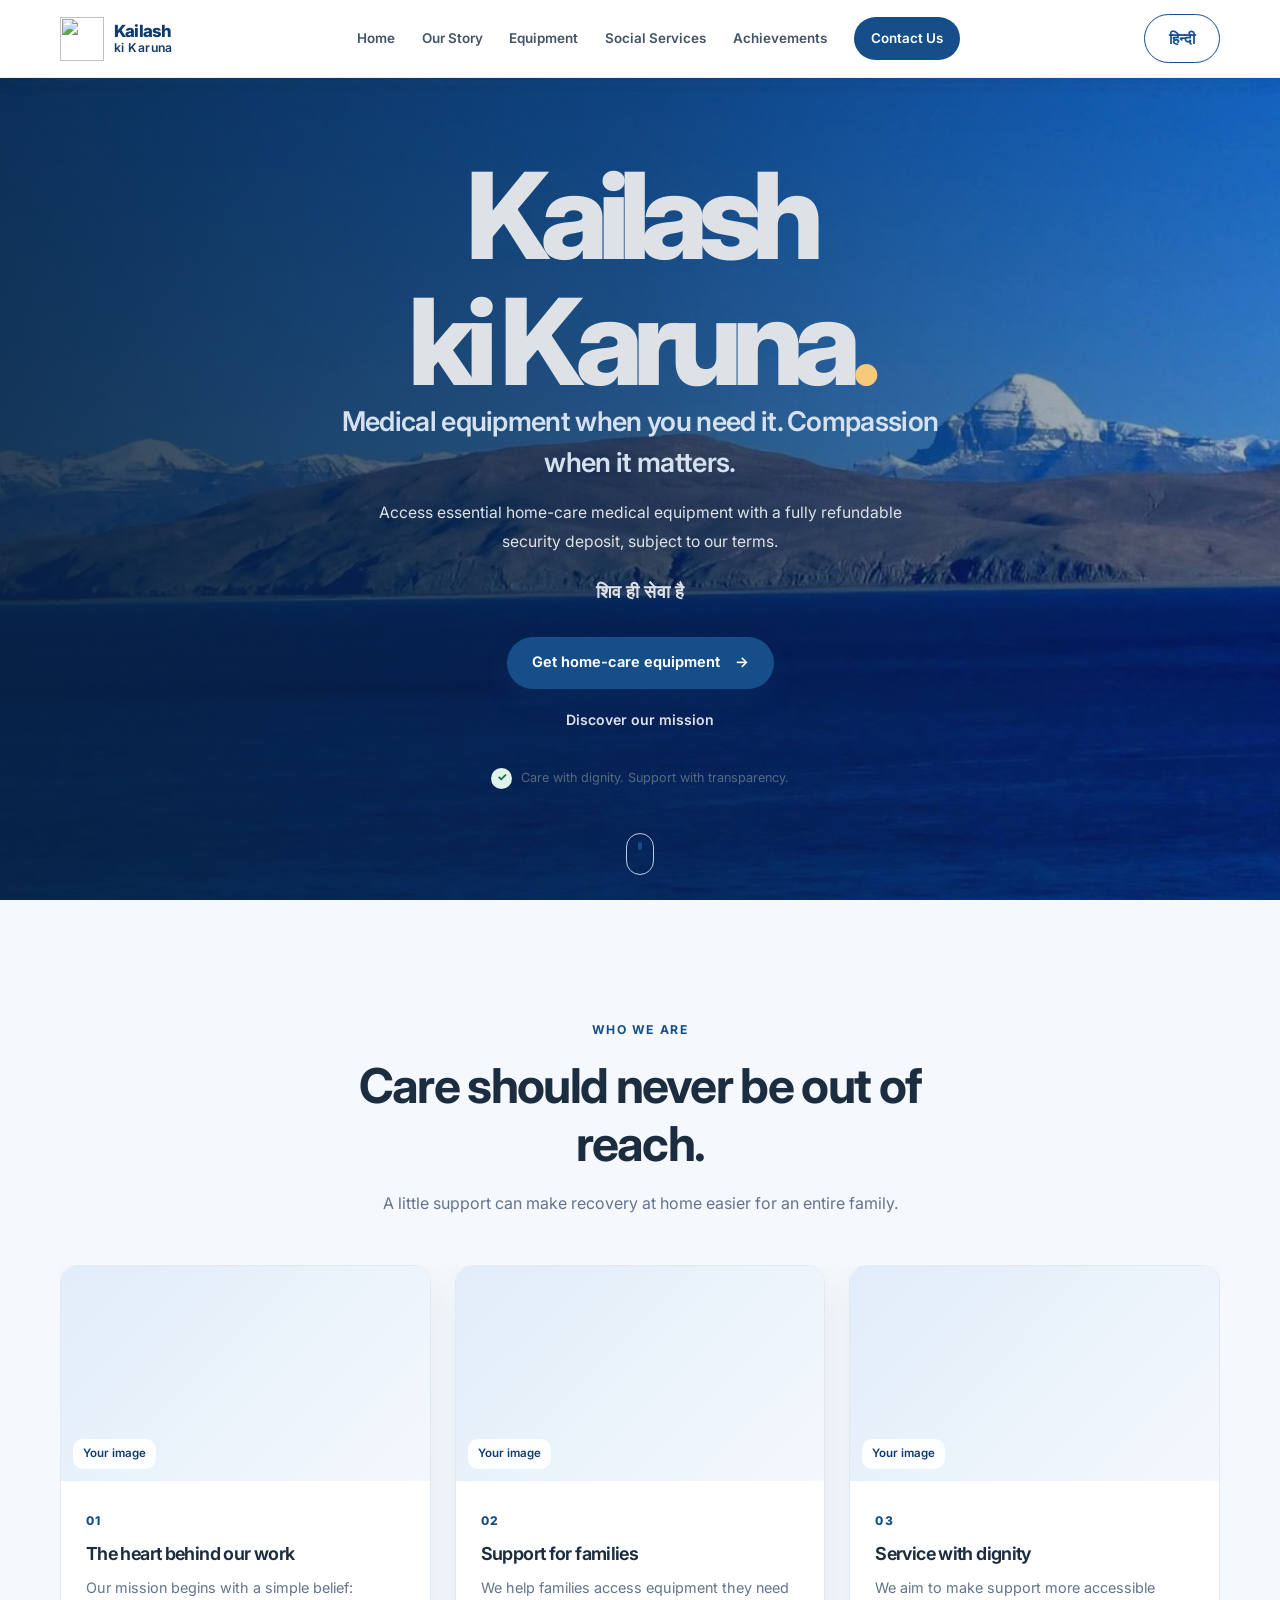
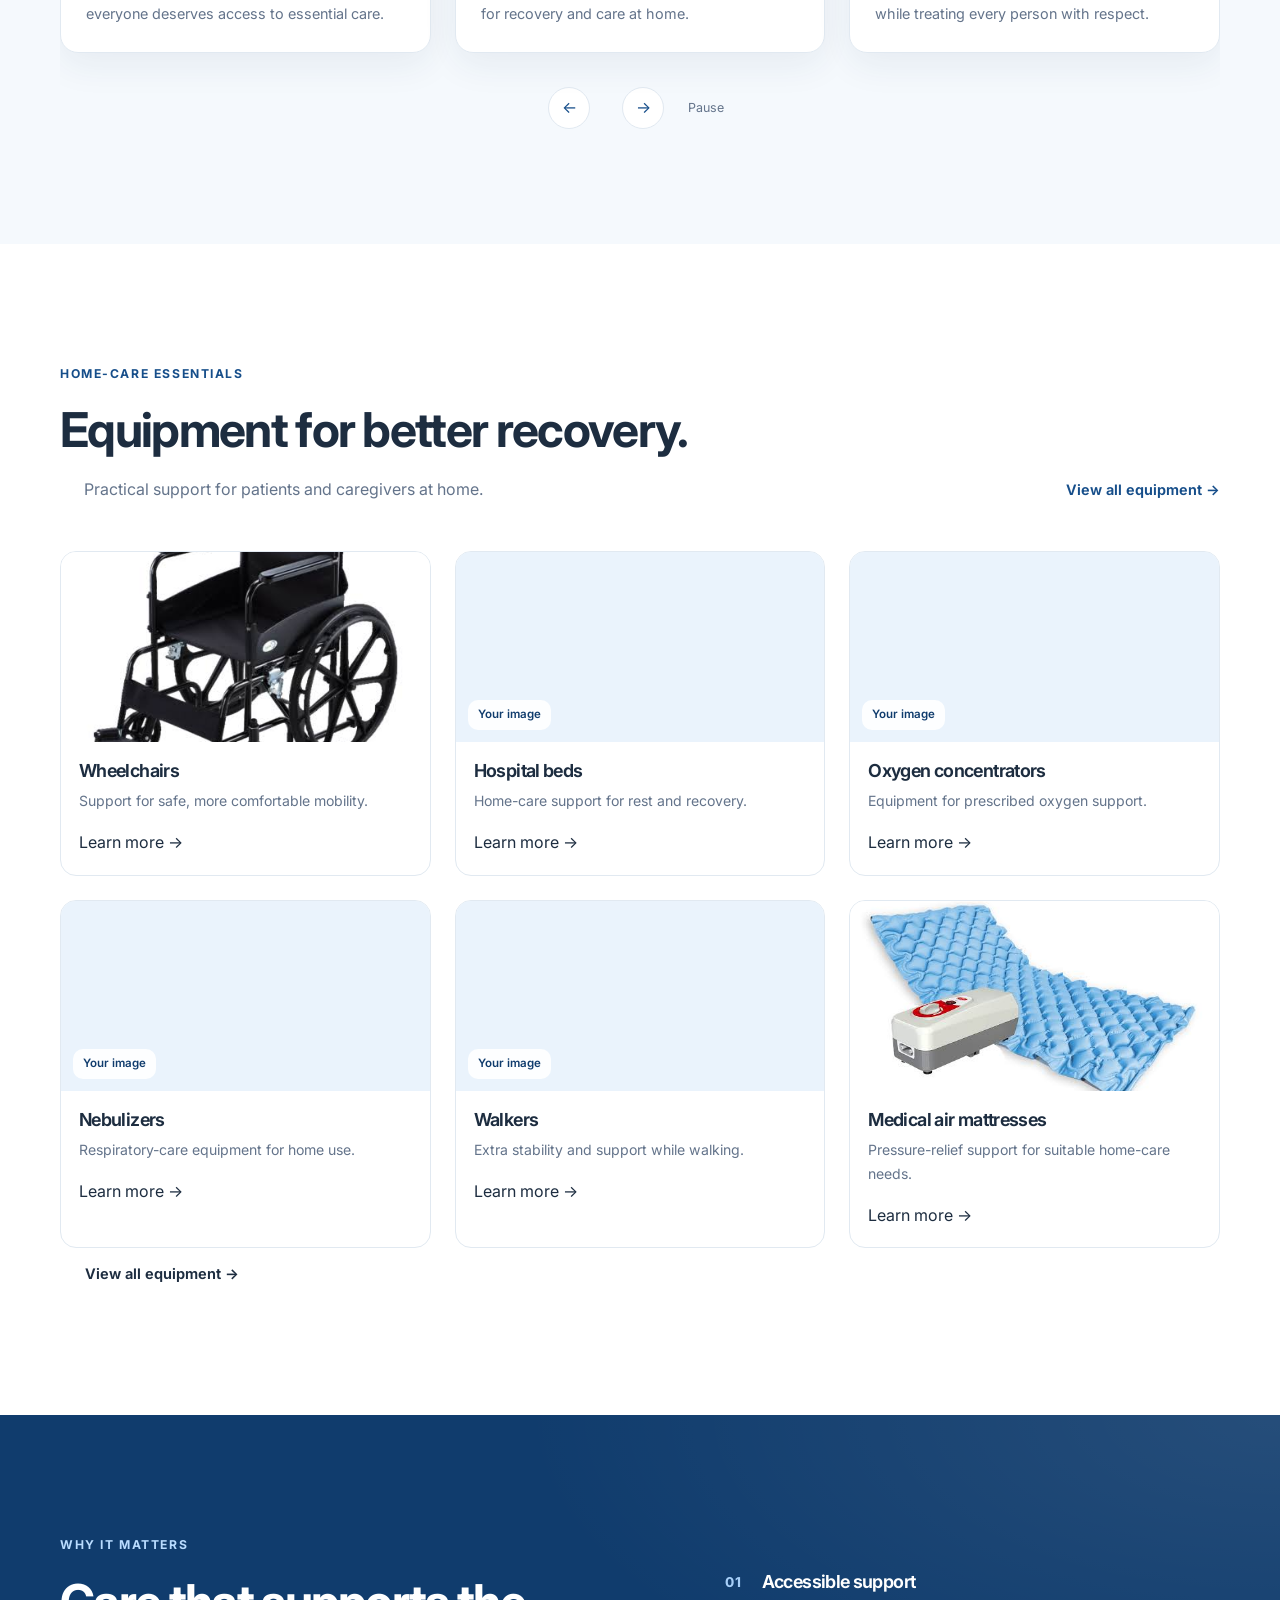
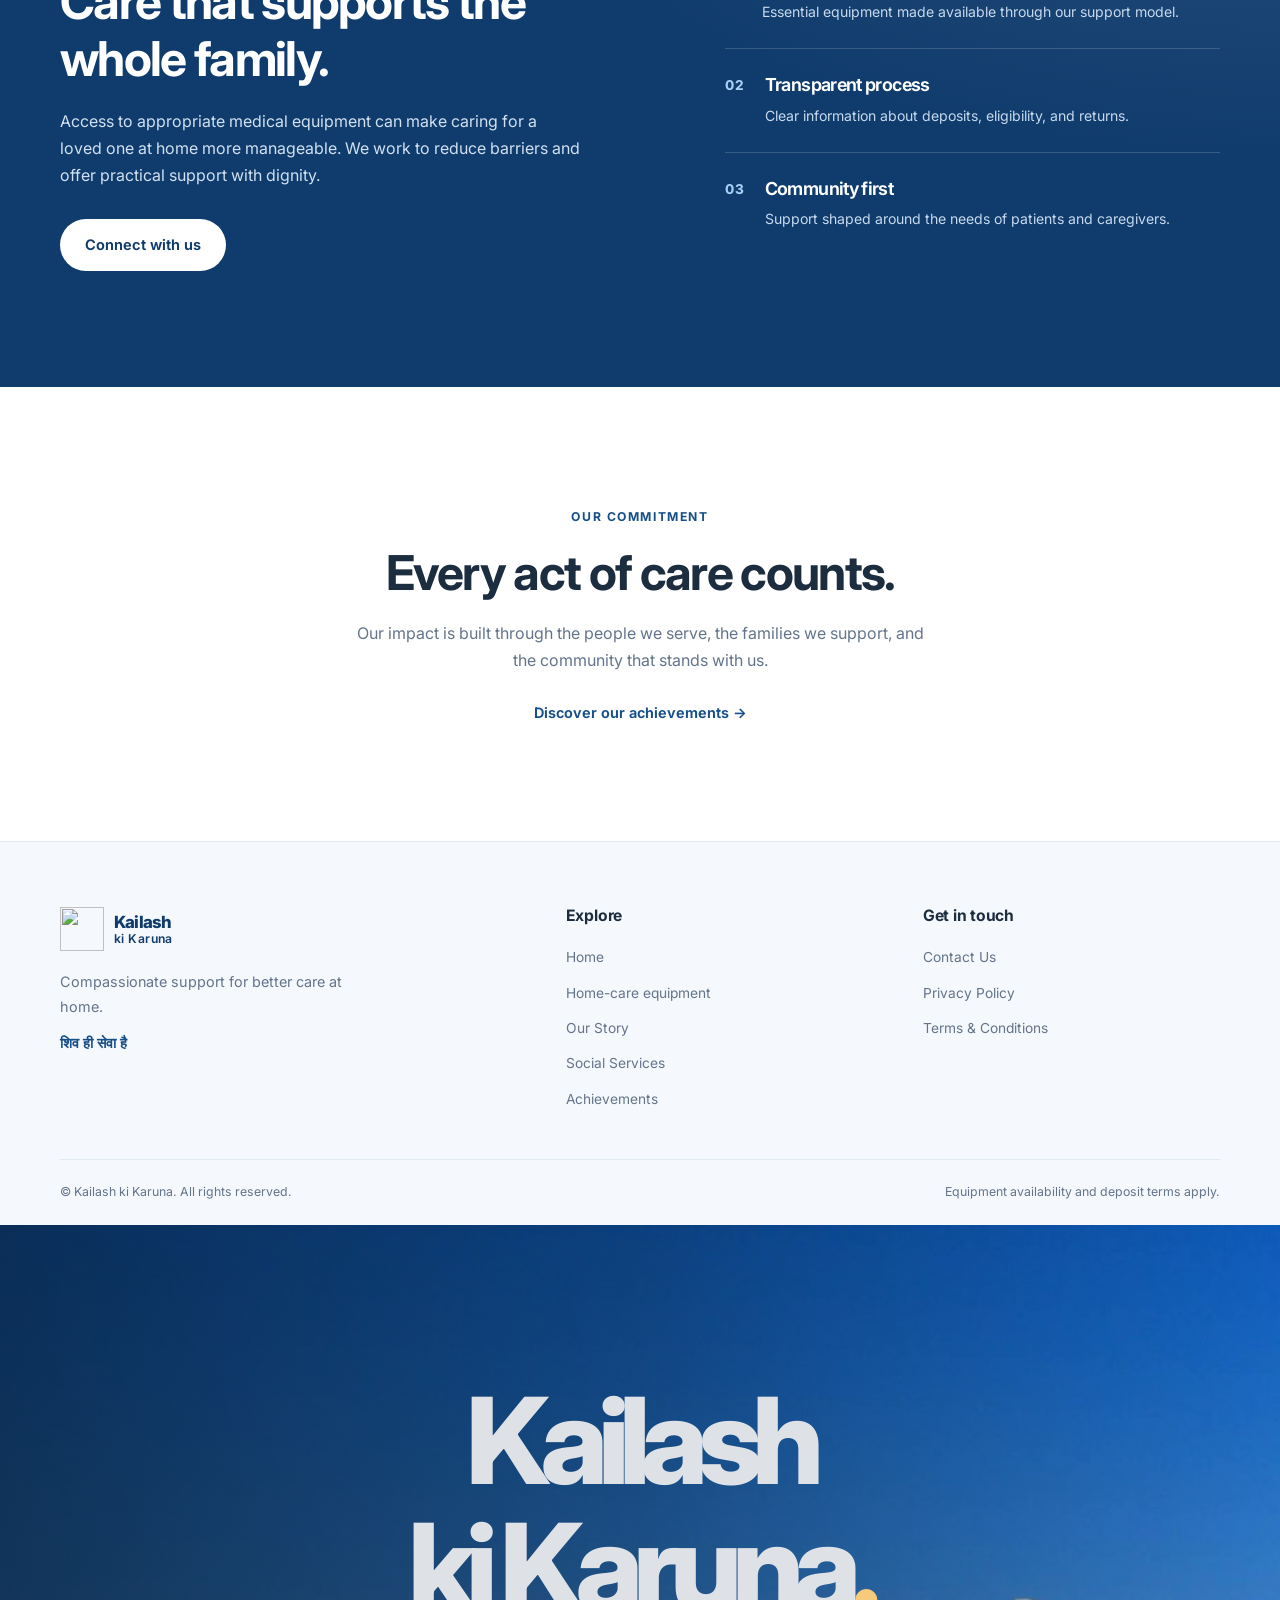
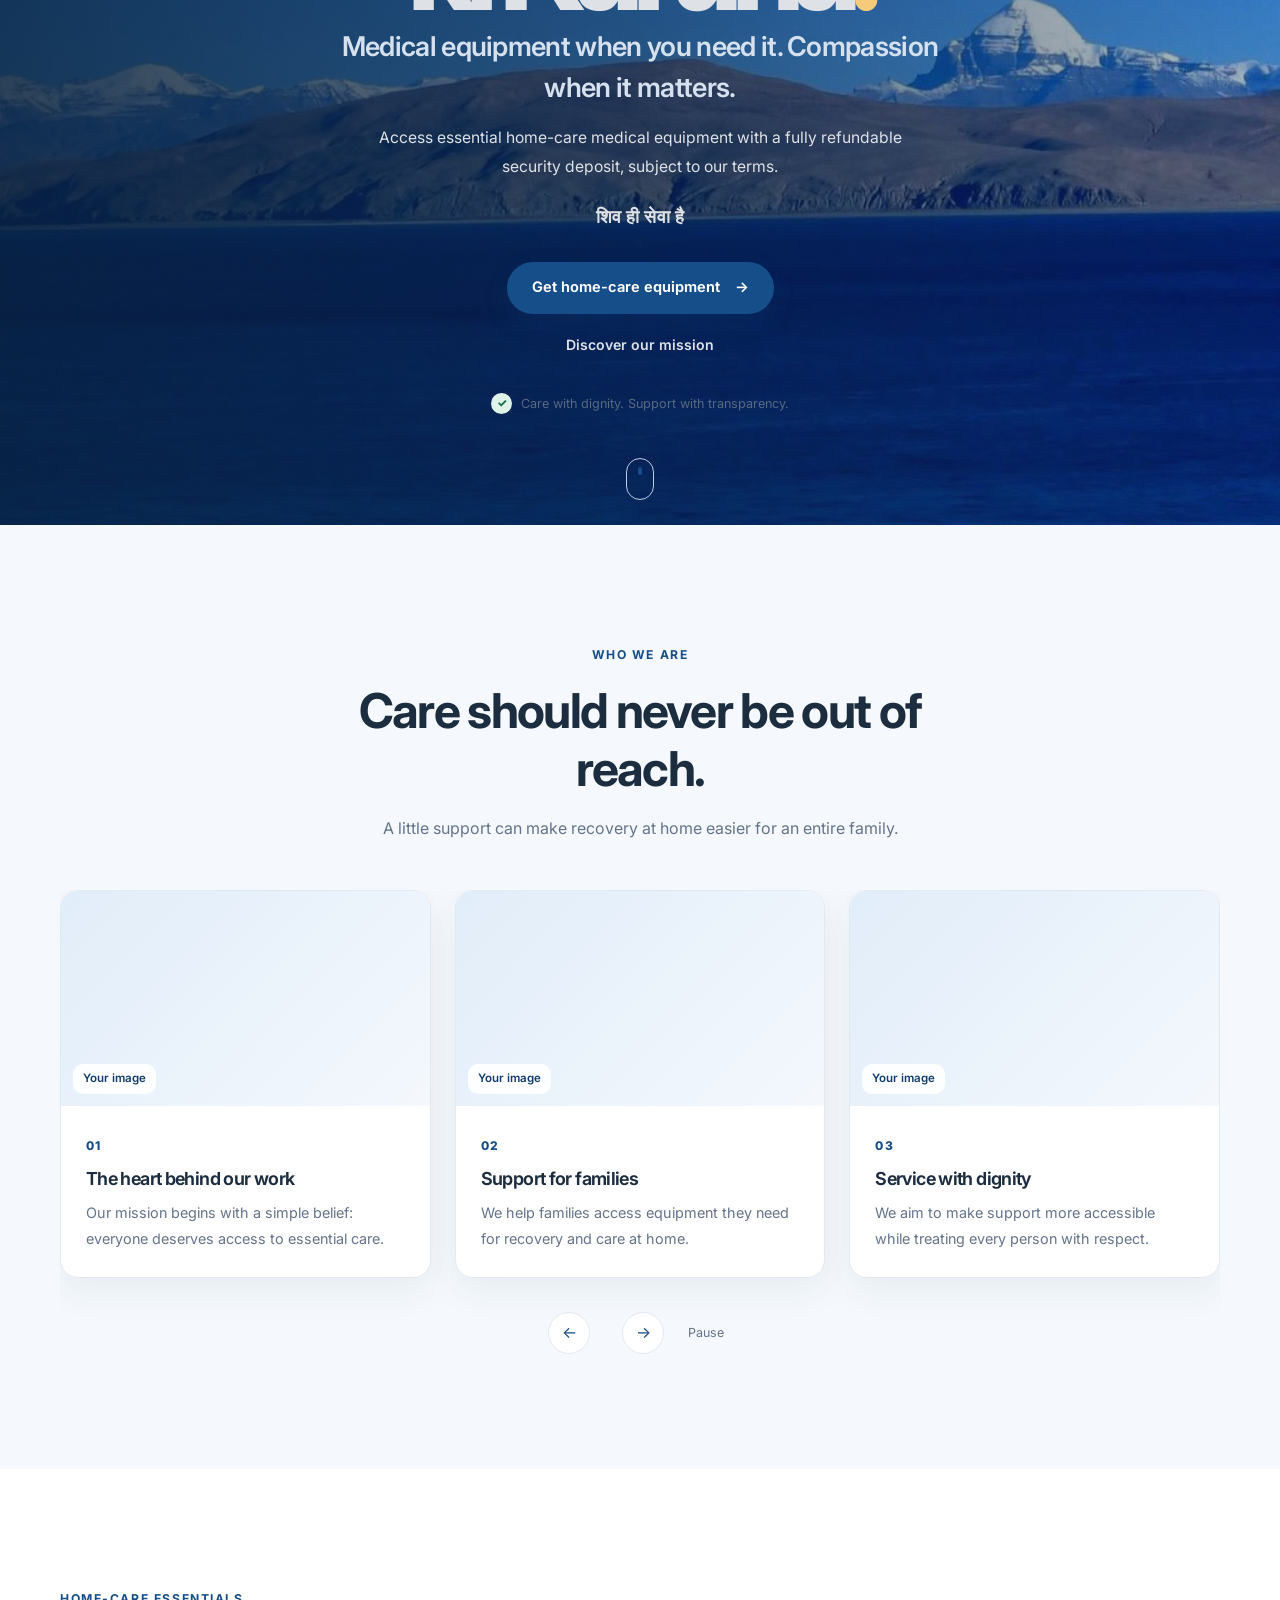
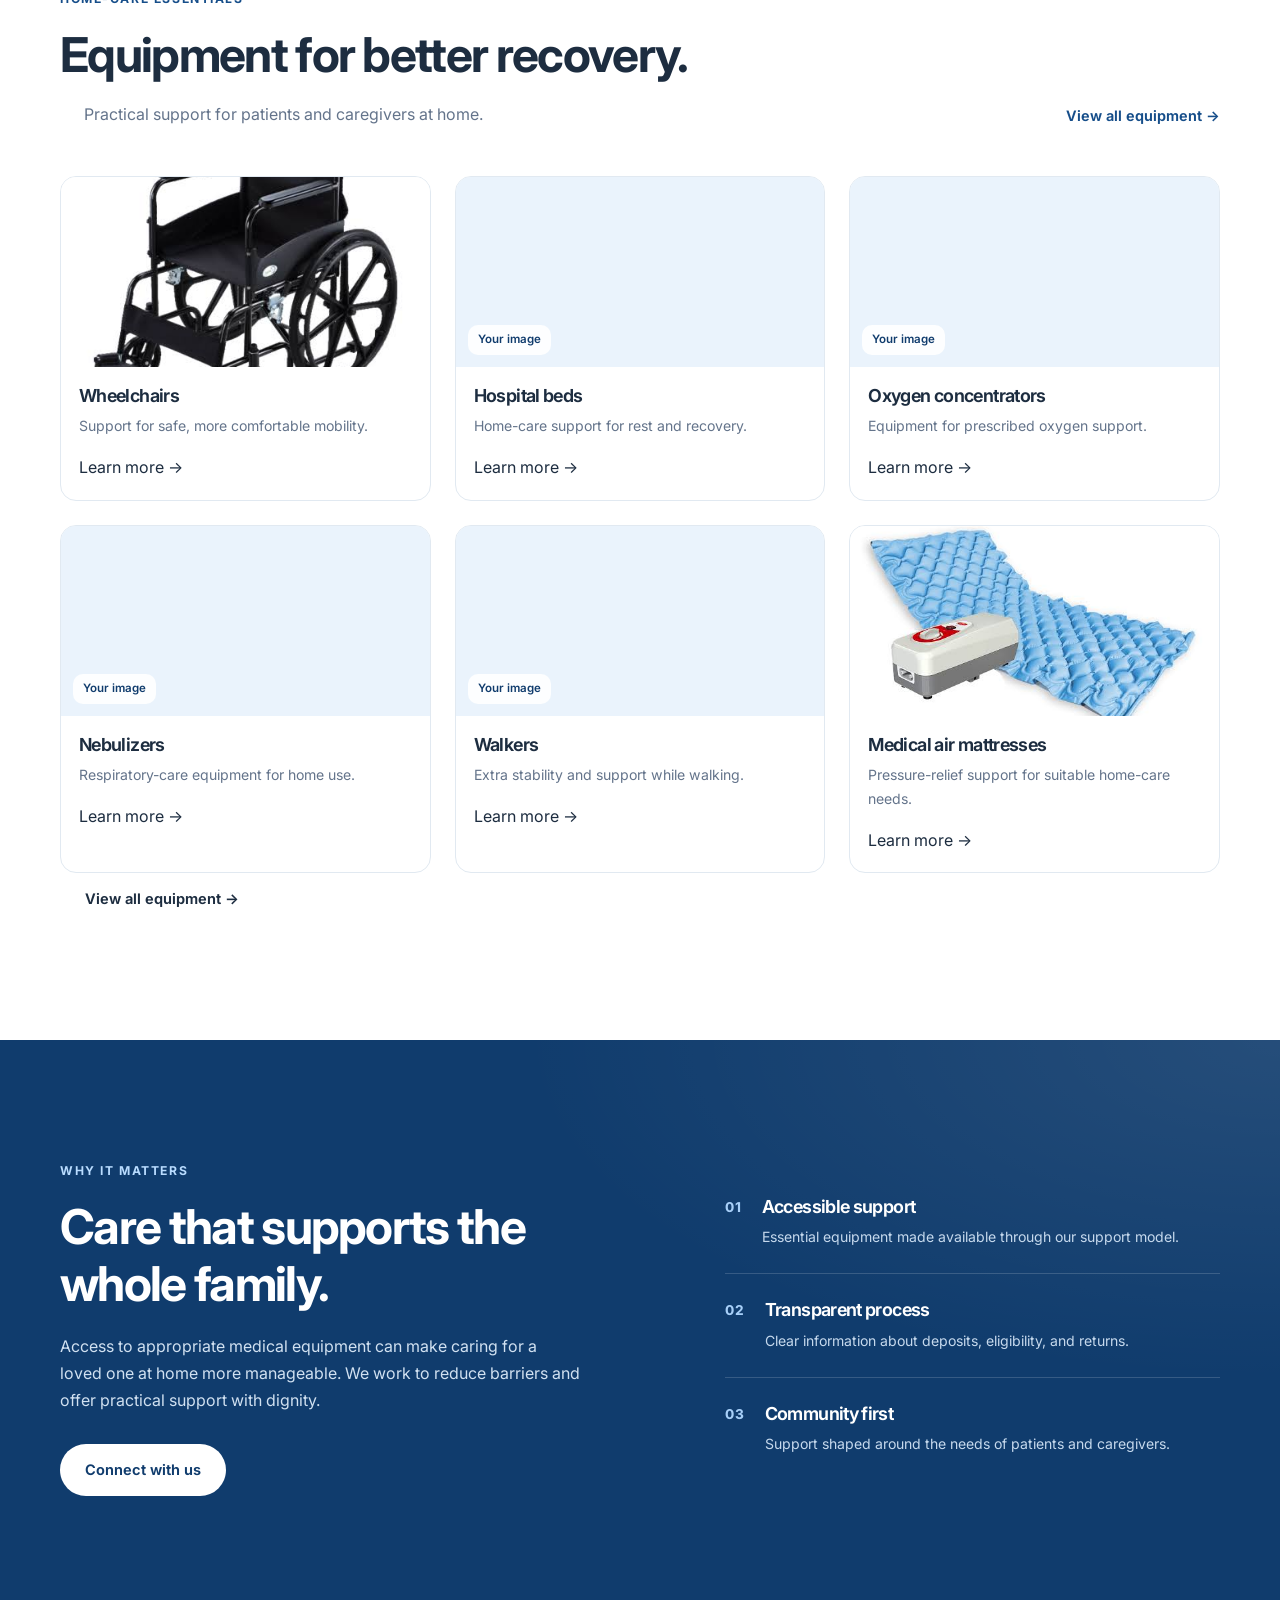
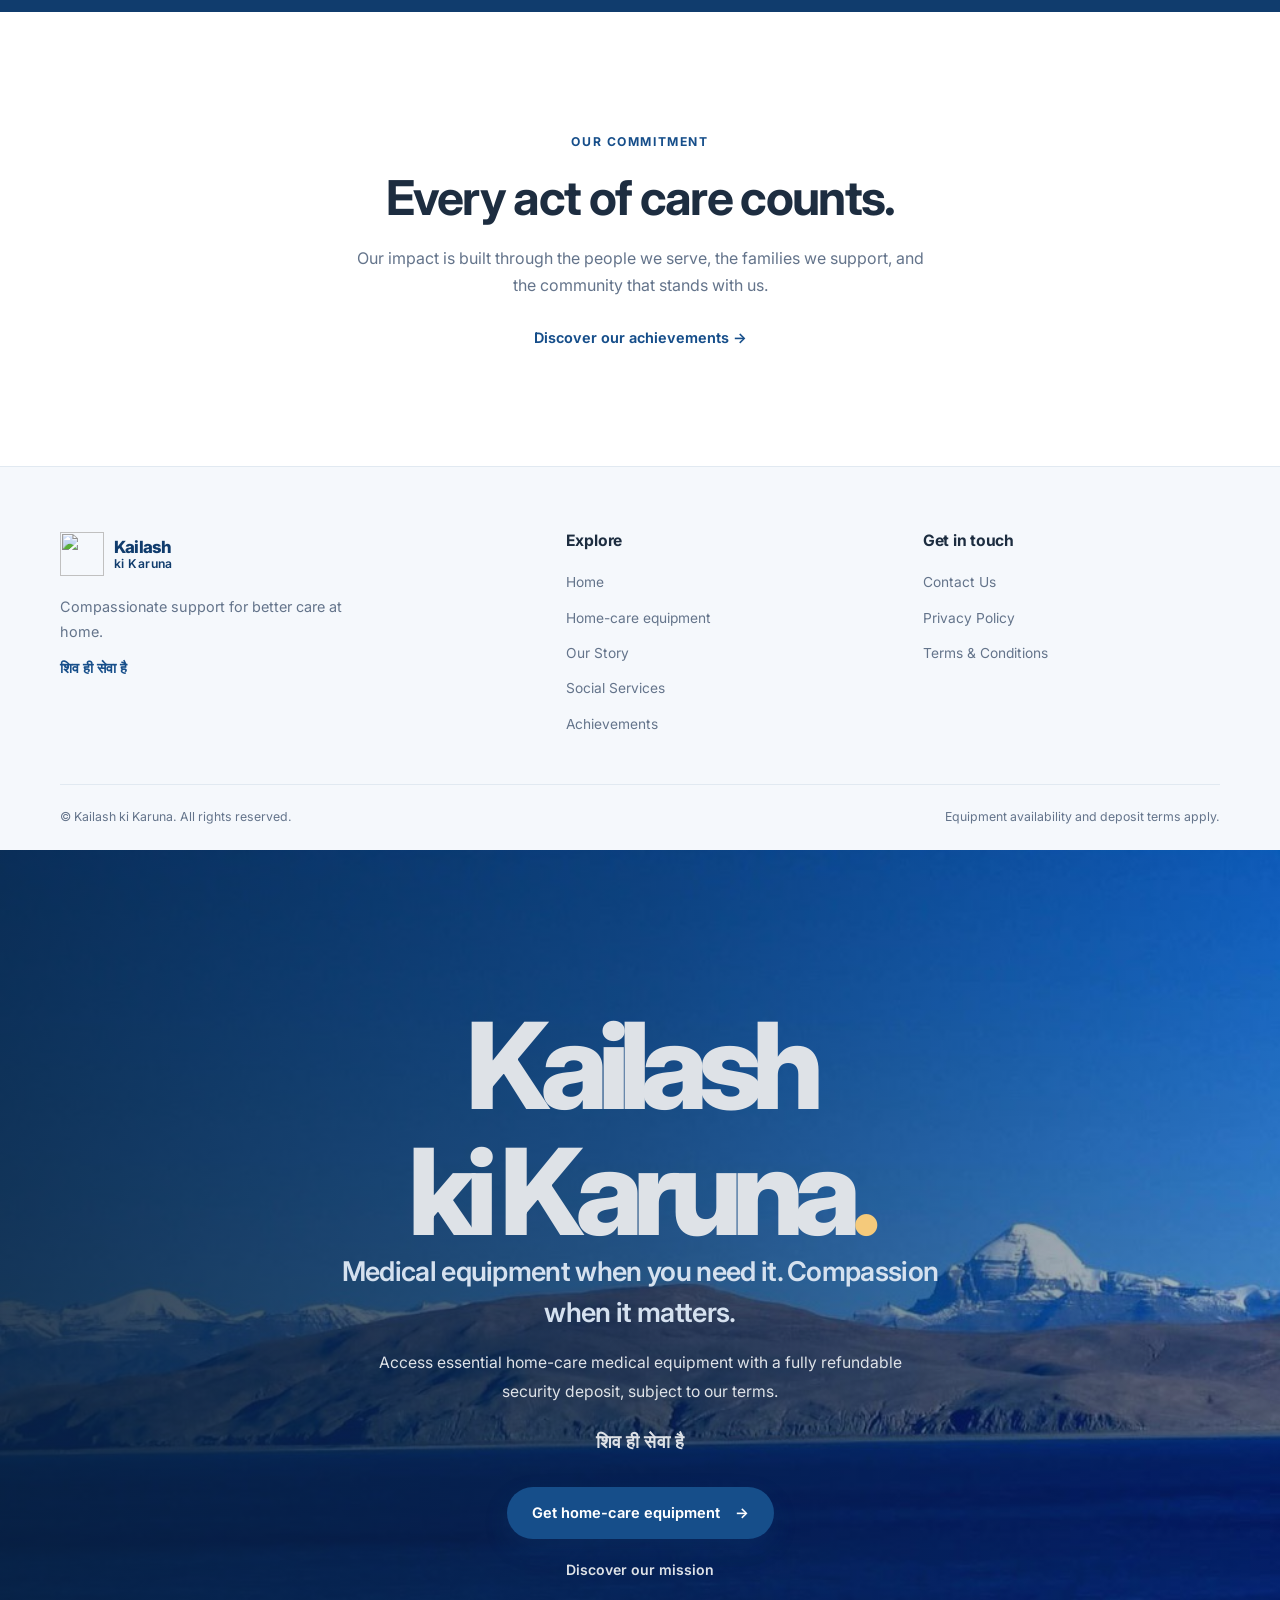
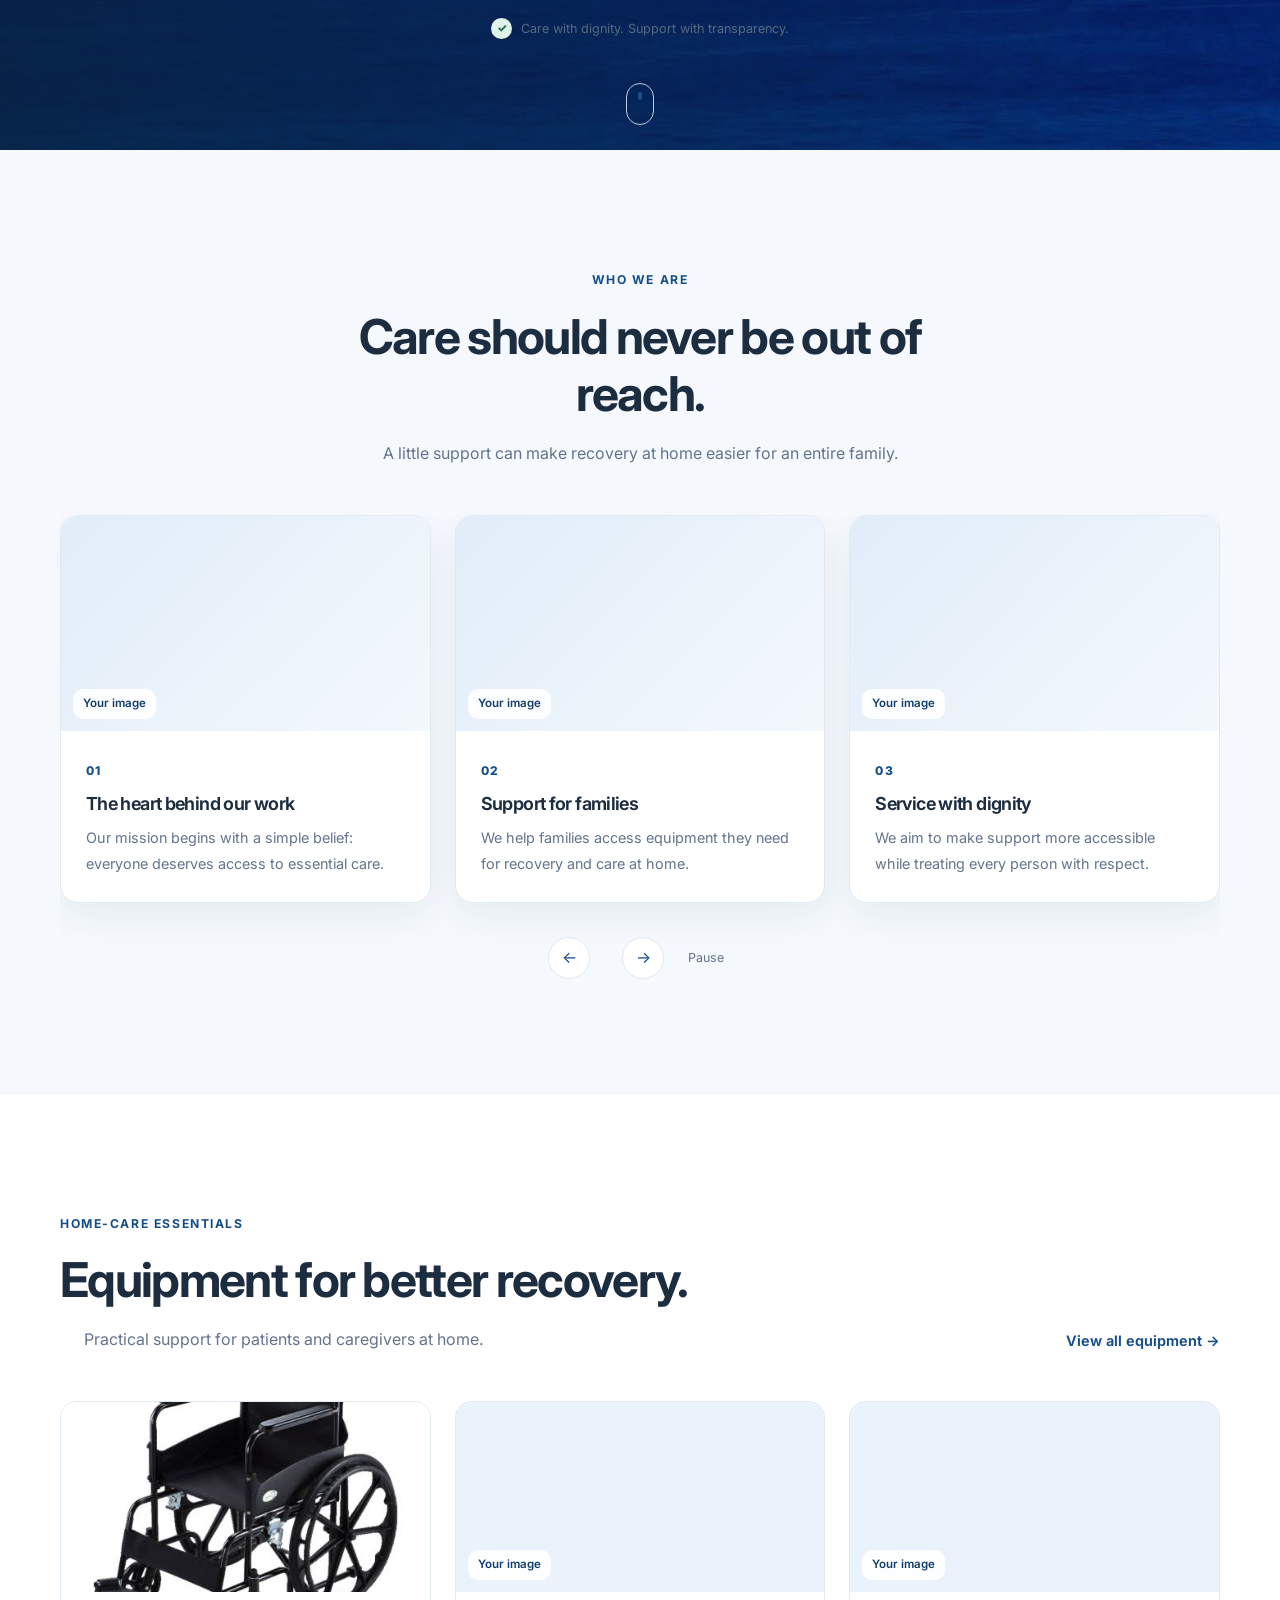
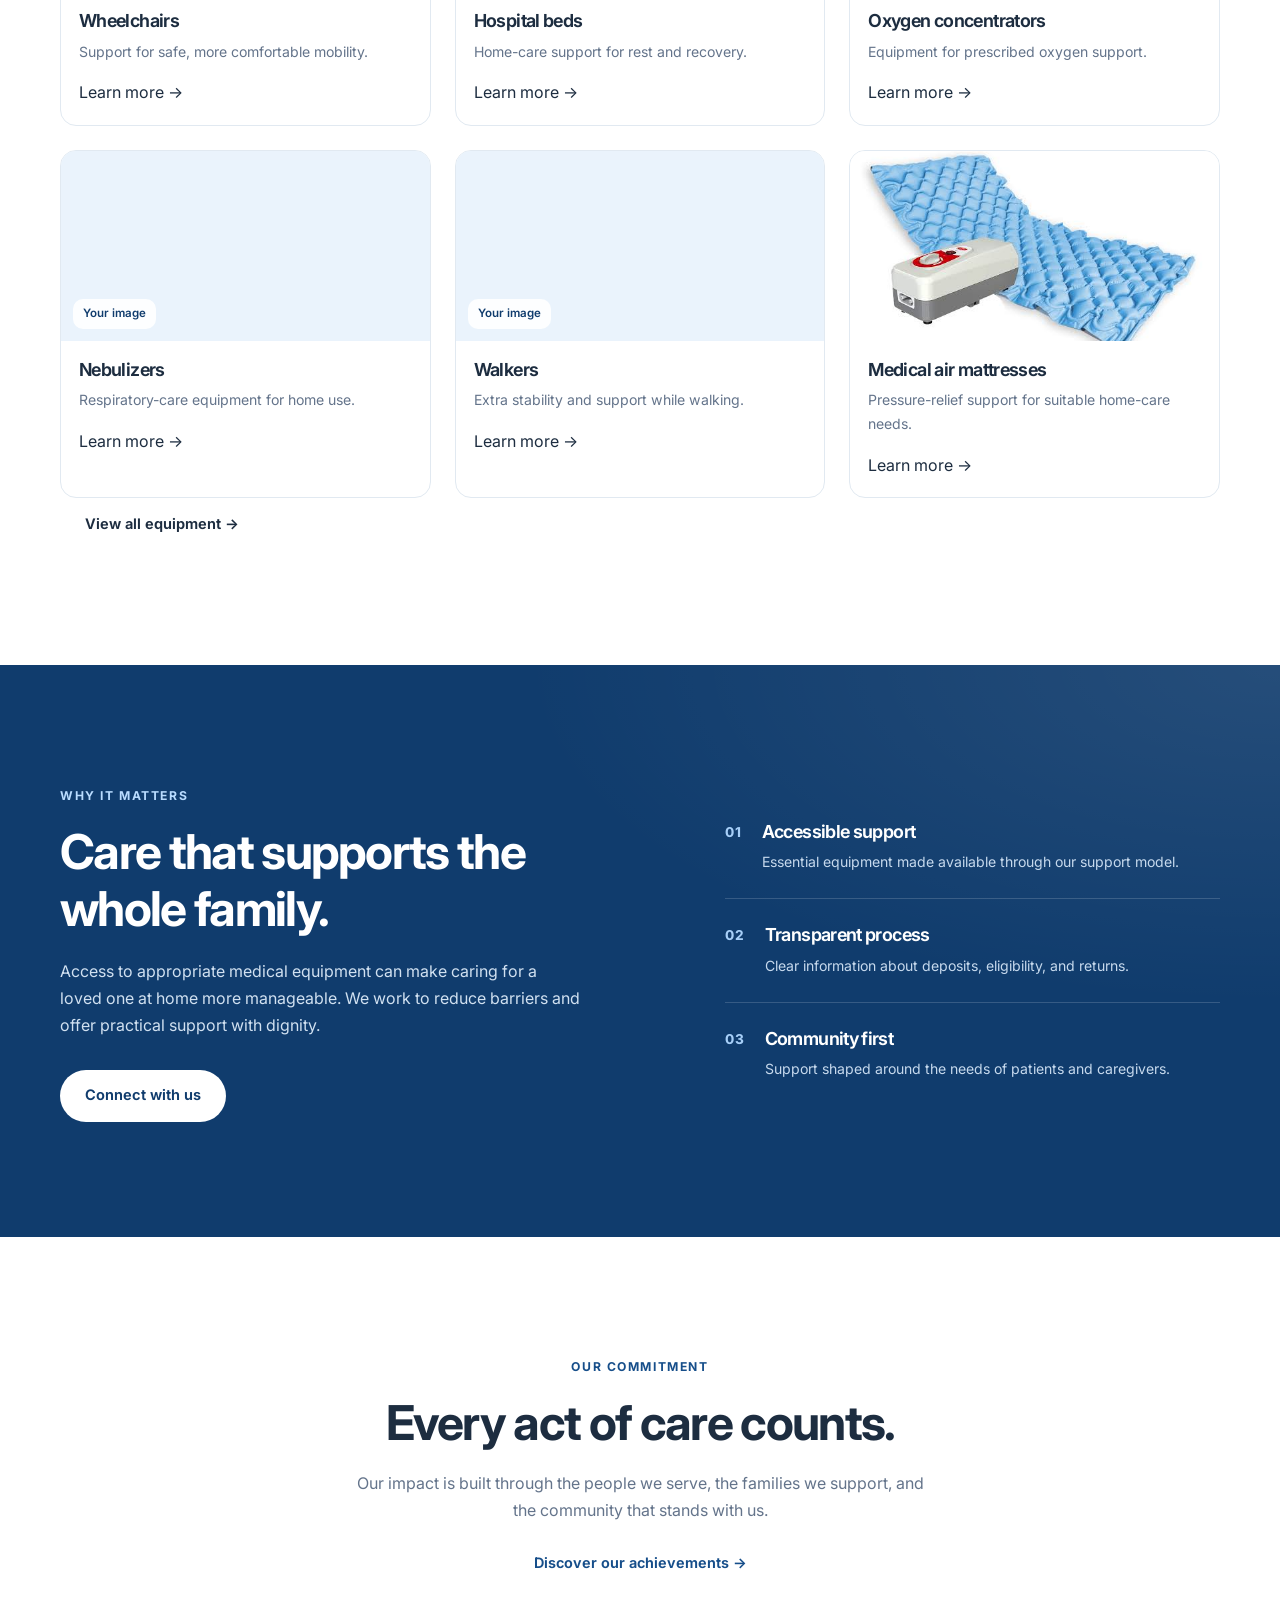
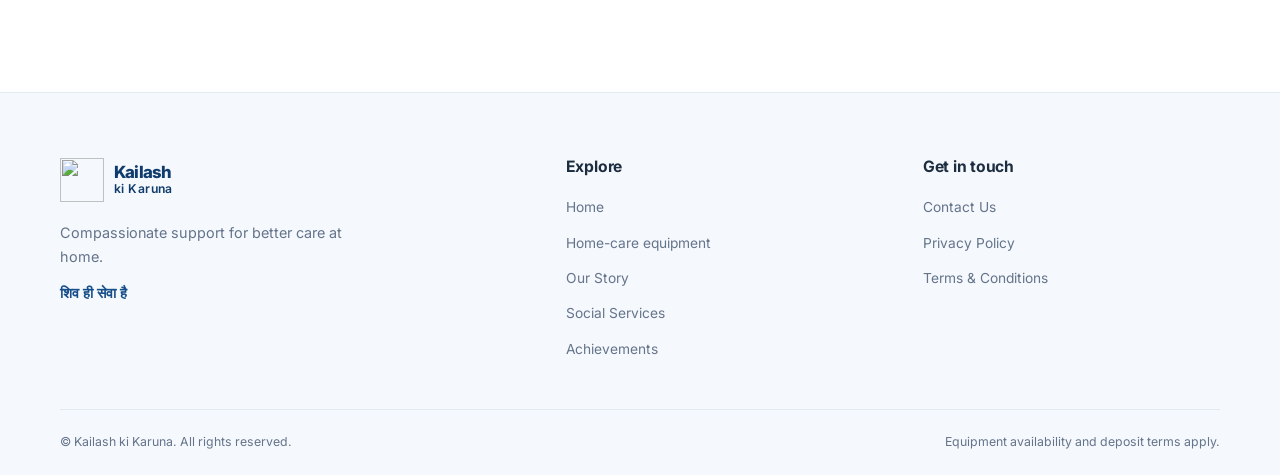
==== index.html @ 6a7bf385 "Update index.html" ====
<!doctype html>
<html lang="en">
  <head>
    <meta charset="UTF-8" />
    <meta name="viewport" content="width=device-width, initial-scale=1.0" />
    <meta name="theme-color" content="#164e8a" /><!doctype html>
<html lang="en">
  <head>
    <meta charset="UTF-8" />
    <meta name="viewport" content="width=device-width, initial-scale=1.0" />
    <meta name="theme-color" content="#164e8a" />
    <meta
      name="description"
      content="Kailash ki Karuna helps people access home-care medical equipment through a refundable security deposit."
    />

    <title data-i18n="pageTitle">
      Kailash ki Karuna | Care Beyond Boundaries
    </title>

    <meta
      name="description"
      content="Kailash ki Karuna helps people access home-care medical equipment through a refundable security deposit."
      data-i18n-attr="content:metaDescription"
    />

    <link rel="preconnect" href="https://fonts.googleapis.com" />
    <link rel="preconnect" href="https://fonts.gstatic.com" crossorigin />
    <link
      href="https://fonts.googleapis.com/css2?family=Inter:wght@400;500;600;700;800&display=swap"
      rel="stylesheet"
    />
    <link rel="stylesheet" href="css/styles.css" />

    <script src="js/app.js" defer></script>
  </head>

  <body>
    <a class="skip-link" href="#main" data-i18n="skipLink"> Skip to content </a>

<!-- Reusable site header -->
<header class="site-header">
  <div class="container header-inner">

    <a
      class="brand"
      href="#home"
      aria-label="Kailash ki Karuna home"
      data-i18n-attr="aria-label:brandHomeLabel"
    >
      <img
        class="brand-logo"
        src="images/logo.png"
        alt=""
        width="48"
        height="48"
        onerror="this.hidden = true"
      />

      <span class="brand-name">
        <span>Kailash</span>
        <span class="brand-subtitle">ki Karuna</span>
      </span>
    </a>

    <nav
      class="site-navigation"
      id="site-navigation"
      aria-label="Main navigation"
    >
      <a href="#home" data-i18n="navHome">Home</a>
      <a href="about.html" data-i18n="navStory">Our Story</a>
      <a href="#equipment" data-i18n="navEquipment">Equipment</a>
      <a href="#social-impact" data-i18n="navImpact">Social Services</a>
      <a href="#achievements" data-i18n="navAchievements">Achievements</a>
      <a class="nav-contact" href="#contact" data-i18n="navContact">
        Contact Us
      </a>
    </nav>

    <!-- Always visible, even when navigation is collapsed -->
    <div class="header-actions">
      <button
        class="language-toggle"
        id="language-toggle"
        type="button"
        aria-label="Switch language to Hindi"
      >
        हिन्दी
      </button>

      <button
        class="menu-toggle"
        type="button"
        aria-label="Open navigation menu"
        data-i18n-attr="aria-label:menuLabel"
        aria-controls="site-navigation"
        aria-expanded="false"
      >
        <span></span>
        <span></span>
        <span></span>
      </button>
    </div>

  </div>
</header>

    <main id="main">
      <!-- Hero: naturally fills at least the first viewport -->
      <section class="hero" id="home" aria-labelledby="hero-title">
        <div class="hero-decoration hero-decoration-one"></div>
        <div class="hero-decoration hero-decoration-two"></div>

        <div class="container hero-content">
          <!-- <span class="eyebrow hero-eyebrow" data-i18n="heroEyebrow">
            Compassion in action
          </span> -->

          <h1 id="hero-title" class="hero-title">
            <span>Kailash</span>
            <span>ki Karuna<span class="title-period">.</span></span>
          </h1>

          <p class="hero-tagline" data-i18n="heroTagline">
            Medical equipment when you need it. Compassion when it matters.
          </p>

          <p class="hero-description" data-i18n="heroDescription">
            Access essential home-care medical equipment with a fully refundable
            security deposit, subject to our terms.
          </p>

          <p class="hero-mantra" lang="hi">शिव ही सेवा है</p>

          <a class="button button-primary hero-cta" href="equipment.html">
            <span data-i18n="heroCta">Get home-care equipment</span>
            <span aria-hidden="true">→</span>
          </a>

          <a
            class="hero-secondary-link"
            href="#story"
            data-i18n="heroSecondary"
          >
            Discover our mission
          </a>

          <div class="hero-trust-note">
            <span class="trust-icon" aria-hidden="true">✓</span>
            <span data-i18n="trustNote">
              Care with dignity. Support with transparency.
            </span>
          </div>
        </div>

        <a class="scroll-cue" href="#story" aria-label="Scroll to our story">
          <span></span>
        </a>
      </section>

      <!-- Our story: automatic, accessible carousel -->
      <section class="section section-soft" id="story">
        <div class="container">
          <div class="section-heading">
            <span class="eyebrow" data-i18n="storyEyebrow">Who we are</span>
            <h2 data-i18n="storyTitle">Care should never be out of reach.</h2>
            <p data-i18n="storyDescription">
              A little support can make recovery at home easier for an entire
              family.
            </p>
          </div>

          <div
            class="story-carousel"
            data-carousel
            aria-roledescription="carousel"
            aria-label="Our story"
          >
            <div class="story-track" data-carousel-track>
              <article class="story-card">
                <div class="story-image-wrap">
                  <img
                    src="images/our-story-1.jpg"
                    alt="Add a photograph representing your organization's mission"
                    loading="lazy"
                    onerror="this.parentElement.classList.add('image-missing')"
                    data-i18n-attr="alt:storyImage1Alt"
                  />
                  <span class="image-placeholder-label" data-i18n="imagePlaceholder">Your image</span>
                </div>
                <div class="story-card-content">
                  <span class="card-number">01</span>
                  <h3 data-i18n="storyCard1Title">The heart behind our work</h3>
                  <p data-i18n="storyCard1Text">
                    Our mission begins with a simple belief: everyone deserves
                    access to essential care.
                  </p>
                </div>
              </article>

              <article class="story-card">
                <div class="story-image-wrap">
                  <img
                    src="images/our-story-2.jpg"
                    alt="Add a photograph of your team helping a family"
                    loading="lazy"
                    onerror="this.parentElement.classList.add('image-missing')"
                    data-i18n-attr="alt:storyImage1Alt"
                  />
                  <span class="image-placeholder-label" data-i18n="imagePlaceholder">Your image</span>
                </div>
                <div class="story-card-content">
                  <span class="card-number">02</span>
                  <h3 data-i18n="storyCard2Title">Support for families</h3>
                  <p data-i18n="storyCard2Text">
                    We help families access equipment they need for recovery and
                    care at home.
                  </p>
                </div>
              </article>

              <article class="story-card">
                <div class="story-image-wrap">
                  <img
                    src="images/our-story-3.jpg"
                    alt="Add a photograph of your community service"
                    loading="lazy"
                    onerror="this.parentElement.classList.add('image-missing')"
                  />
                  <span class="image-placeholder-label" data-i18n="imagePlaceholder">Your image</span>
                </div>
                <div class="story-card-content">
                  <span class="card-number">03</span>
                  <h3 data-i18n="storyCard3Title">Service with dignity</h3>
                  <p data-i18n="storyCard3Text">
                    We aim to make support more accessible while treating every
                    person with respect.
                  </p>
                </div>
              </article>
            </div>

            <div class="carousel-controls">
              <button
                class="carousel-arrow"
                type="button"
                data-carousel-prev
                aria-label="Previous story"
              >
                ←
              </button>

              <div class="carousel-dots" data-carousel-dots></div>

              <button
                class="carousel-arrow"
                type="button"
                data-carousel-next
                aria-label="Next story"
              >
                →
              </button>

              <button
                class="carousel-pause"
                type="button"
                data-carousel-pause
                aria-pressed="false"
                data-i18n="pauseCarousel"
              >
                Pause
              </button>
            </div>
          </div>
        </div>
      </section>

      <!-- Equipment catalogue preview -->
      <section class="section" id="equipment">
        <div class="container">
          <div class="section-heading section-heading-row">
            <div>
              <span class="eyebrow" data-i18n="equipmentEyebrow">
                Home-care essentials
              </span>
              <h2 data-i18n="equipmentTitle">Equipment for better recovery.</h2>
              <p data-i18n="equipmentDescription">
                Practical support for patients and caregivers at home.
              </p>
            </div>

            <a
              class="text-link desktop-only"
              href="equipment.html"
              data-i18n="viewAll"
            >
              View all equipment →
            </a>
          </div>

          <div class="equipment-grid">
            <article class="equipment-card">
              <a
                class="equipment-image-link"
                href="equipment.html#wheelchair"
                aria-label="Learn about wheelchairs"
              >
                <img
                  src="images/wheelchair.jpg"
                  alt="Wheelchair"
                  loading="lazy"
                  onerror="this.parentElement.classList.add('image-missing')"
                />
                <span class="image-placeholder-label" data-i18n="imagePlaceholder">Your image</span>
              </a>
              <div class="equipment-card-body">
                <h3 data-i18n="wheelchairTitle">Wheelchairs</h3>
                <p data-i18n="wheelchairText">
                  Support for safe, more comfortable mobility.
                </p>
                <a class="card-link" href="equipment.html#wheelchair">
                  <span data-i18n="learnMore">Learn more</span> <span>→</span>
                </a>
              </div>
            </article>

            <article class="equipment-card">
              <a
                class="equipment-image-link"
                href="equipment.html#hospital-bed"
                aria-label="Learn about hospital beds"
              >
                <img
                  src="images/water-bed.jpg"
                  alt="Water bed"
                  loading="lazy"
                  onerror="this.parentElement.classList.add('image-missing')"
                />
                <span class="image-placeholder-label" data-i18n="imagePlaceholder">Your image</span>
              </a>
              <div class="equipment-card-body">
                <h3 data-i18n="bedTitle">Hospital beds</h3>
                <p data-i18n="bedText">
                  Home-care support for rest and recovery.
                </p>
                <a class="card-link" href="equipment.html#hospital-bed">
                  <span data-i18n="learnMore">Learn more</span> <span>→</span>
                </a>
              </div>
            </article>

            <article class="equipment-card">
              <a
                class="equipment-image-link"
                href="equipment.html#oxygen-concentrator"
                aria-label="Learn about oxygen concentrators"
              >
                <img
                  src="images/oxygen-concentrator.jpg"
                  alt="Oxygen concentrator"
                  loading="lazy"
                  onerror="this.parentElement.classList.add('image-missing')"
                />
                <span class="image-placeholder-label" data-i18n="imagePlaceholder">Your image</span>
              </a>
              <div class="equipment-card-body">
                <h3 data-i18n="oxygenTitle">Oxygen concentrators</h3>
                <p data-i18n="oxygenText">
                  Equipment for prescribed oxygen support.
                </p>
                <a class="card-link" href="equipment.html#oxygen-concentrator">
                  <span data-i18n="learnMore">Learn more</span> <span>→</span>
                </a>
              </div>
            </article>

            <article class="equipment-card">
              <a
                class="equipment-image-link"
                href="equipment.html#nebulizer"
                aria-label="Learn about nebulizers"
              >
                <img
                  src="images/nebulizer.jpg"
                  alt="Nebulizer"
                  loading="lazy"
                  onerror="this.parentElement.classList.add('image-missing')"
                />
                <span class="image-placeholder-label" data-i18n="imagePlaceholder">Your image</span>
              </a>
              <div class="equipment-card-body">
                <h3 data-i18n="nebulizerTitle">Nebulizers</h3>
                <p data-i18n="nebulizerText">
                  Respiratory-care equipment for home use.
                </p>
                <a class="card-link" href="equipment.html#nebulizer">
                  <span data-i18n="learnMore">Learn more</span> <span>→</span>
                </a>
              </div>
            </article>

            <article class="equipment-card">
              <a
                class="equipment-image-link"
                href="equipment.html#walker"
                aria-label="Learn about walkers"
              >
                <img
                  src="images/walker.jpg"
                  alt="Walking frame"
                  loading="lazy"
                  onerror="this.parentElement.classList.add('image-missing')"
                />
                <span class="image-placeholder-label" data-i18n="imagePlaceholder">Your image</span>
              </a>
              <div class="equipment-card-body">
                <h3 data-i18n="walkerTitle">Walkers</h3>
                <p data-i18n="walkerText">
                  Extra stability and support while walking.
                </p>
                <a class="card-link" href="equipment.html#walker">
                  <span data-i18n="learnMore">Learn more</span> <span>→</span>
                </a>
              </div>
            </article>

            <article class="equipment-card">
              <a
                class="equipment-image-link"
                href="equipment.html#air-mattress"
                aria-label="Learn about medical air mattresses"
              >
                <img
                  src="images/air-mattress.jpg"
                  alt="Medical air mattress"
                  loading="lazy"
                  onerror="this.parentElement.classList.add('image-missing')"
                />
                <span class="image-placeholder-label" data-i18n="imagePlaceholder">Your image</span>
              </a>
              <div class="equipment-card-body">
                <h3 data-i18n="mattressTitle">Medical air mattresses</h3>
                <p data-i18n="mattressText">
                  Pressure-relief support for suitable home-care needs.
                </p>
                <a class="card-link" href="equipment.html#air-mattress">
                  <span data-i18n="learnMore">Learn more</span> <span>→</span>
                </a>
              </div>
            </article>
          </div>

          <div class="mobile-view-all">
            <a
              class="button button-outline"
              href="equipment.html"
              data-i18n="viewAll"
            >
              View all equipment →
            </a>
          </div>
        </div>
      </section>

      <!-- Social services / impact -->
      <section class="section impact-section" id="social-impact">
        <div class="container impact-layout">
          <div class="impact-copy">
            <span class="eyebrow" data-i18n="impactEyebrow"
              >Why it matters</span
            >
            <h2 data-i18n="impactTitle">
              Care that supports the whole family.
            </h2>
            <p data-i18n="impactText">
              Access to appropriate medical equipment can make caring for a
              loved one at home more manageable. We work to reduce barriers and
              offer practical support with dignity.
            </p>
            <a
              class="button button-light"
              href="#contact"
              data-i18n="impactCta"
            >
              Connect with us
            </a>
          </div>

          <div class="impact-points">
            <article class="impact-point">
              <span class="impact-number">01</span>
              <div>
                <h3 data-i18n="impact1Title">Accessible support</h3>
                <p data-i18n="impact1Text">
                  Essential equipment made available through our support model.
                </p>
              </div>
            </article>

            <article class="impact-point">
              <span class="impact-number">02</span>
              <div>
                <h3 data-i18n="impact2Title">Transparent process</h3>
                <p data-i18n="impact2Text">
                  Clear information about deposits, eligibility, and returns.
                </p>
              </div>
            </article>

            <article class="impact-point">
              <span class="impact-number">03</span>
              <div>
                <h3 data-i18n="impact3Title">Community first</h3>
                <p data-i18n="impact3Text">
                  Support shaped around the needs of patients and caregivers.
                </p>
              </div>
            </article>
          </div>
        </div>
      </section>

      <!-- Achievements: add verified milestones when available -->
      <section class="section achievements-section" id="achievements">
        <div class="container achievements-inner">
          <span class="eyebrow" data-i18n="achievementsEyebrow">
            Our commitment
          </span>
          <h2 data-i18n="achievementsTitle">Every act of care counts.</h2>
          <p data-i18n="achievementsText">
            Our impact is built through the people we serve, the families we
            support, and the community that stands with us.
          </p>
          <a
            class="text-link"
            href="achievements.html"
            data-i18n="achievementsLink"
          >
            Discover our achievements →
          </a>
        </div>
      </section>
    </main>

    <!-- Reusable footer -->
    <footer class="site-footer" id="contact">
      <div class="container">
        <div class="footer-grid">
          <div class="footer-brand">
            <a class="brand footer-brand-link" href="#home">
              <img
                class="brand-logo"
                src="images/logo.png"
                alt=""
                width="48"
                height="48"
                onerror="this.hidden = true"
                data-i18n-attr="alt:storyImage1Alt"
              />
              <span class="brand-name">
                <span>Kailash</span>
                <span class="brand-subtitle">ki Karuna</span>
              </span>
            </a>

            <p data-i18n="footerDescription">
              Compassionate support for better care at home.
            </p>

            <p class="footer-mantra" lang="hi">शिव ही सेवा है</p>
          </div>

          <div class="footer-column">
            <h2 data-i18n="footerExplore">Explore</h2>
            <a href="#home" data-i18n="navHome">Home</a>
            <a href="equipment.html" data-i18n="navEquipment"
              >Home-care equipment</a
            >
            <a href="#story" data-i18n="navStory">Our Story</a>
            <a href="#social-impact" data-i18n="navImpact">Social Services</a>
            <a href="achievements.html" data-i18n="navAchievements"
              >Achievements</a
            >
          </div>

          <div class="footer-column">
            <h2 data-i18n="footerConnect">Get in touch</h2>
            <!-- Replace these placeholders with verified contact details -->
            <a href="contact.html" data-i18n="navContact">Contact Us</a>
            <a href="privacy.html" data-i18n="footerPrivacy">Privacy Policy</a>
            <a href="terms.html" data-i18n="footerTerms">Terms & Conditions</a>
          </div>
        </div>

        <div class="footer-bottom">
          <p>
            © <span id="current-year"></span>
            <span data-i18n="copyright"
              >Kailash ki Karuna. All rights reserved.</span
            >
          </p>
          <p data-i18n="footerNote">
            Equipment availability and deposit terms apply.
          </p>
        </div>
      </div>
    </footer>
  </body>
</html>

    <meta
      name="description"
      content="Kailash ki Karuna helps people access home-care medical equipment through a refundable security deposit."
    /><!doctype html>
<html lang="en">
  <head>
    <meta charset="UTF-8" />
    <meta name="viewport" content="width=device-width, initial-scale=1.0" />
    <meta name="theme-color" content="#164e8a" />
    <meta
      name="description"
      content="Kailash ki Karuna helps people access home-care medical equipment through a refundable security deposit."
    />

    <title data-i18n="pageTitle">
      Kailash ki Karuna | Care Beyond Boundaries
    </title>

    <meta
      name="description"
      content="Kailash ki Karuna helps people access home-care medical equipment through a refundable security deposit."
      data-i18n-attr="content:metaDescription"
    />

    <link rel="preconnect" href="https://fonts.googleapis.com" />
    <link rel="preconnect" href="https://fonts.gstatic.com" crossorigin />
    <link
      href="https://fonts.googleapis.com/css2?family=Inter:wght@400;500;600;700;800&display=swap"
      rel="stylesheet"
    />
    <link rel="stylesheet" href="css/styles.css" />

    <script src="js/app.js" defer></script>
  </head>

  <body>
    <a class="skip-link" href="#main" data-i18n="skipLink"> Skip to content </a>

<!-- Reusable site header -->
<header class="site-header">
  <div class="container header-inner">

    <a
      class="brand"
      href="#home"
      aria-label="Kailash ki Karuna home"
      data-i18n-attr="aria-label:brandHomeLabel"
    >
      <img
        class="brand-logo"
        src="images/logo.png"
        alt=""
        width="48"
        height="48"
        onerror="this.hidden = true"
      />

      <span class="brand-name">
        <span>Kailash</span>
        <span class="brand-subtitle">ki Karuna</span>
      </span>
    </a>

    <nav
      class="site-navigation"
      id="site-navigation"
      aria-label="Main navigation"
    >
      <a href="#home" data-i18n="navHome">Home</a>
      <a href="about.html" data-i18n="navStory">Our Story</a>
      <a href="#equipment" data-i18n="navEquipment">Equipment</a>
      <a href="#social-impact" data-i18n="navImpact">Social Services</a>
      <a href="#achievements" data-i18n="navAchievements">Achievements</a>
      <a class="nav-contact" href="#contact" data-i18n="navContact">
        Contact Us
      </a>
    </nav>

    <!-- Always visible, even when navigation is collapsed -->
    <div class="header-actions">
      <button
        class="language-toggle"
        id="language-toggle"
        type="button"
        aria-label="Switch language to Hindi"
      >
        हिन्दी
      </button>

      <button
        class="menu-toggle"
        type="button"
        aria-label="Open navigation menu"
        data-i18n-attr="aria-label:menuLabel"
        aria-controls="site-navigation"
        aria-expanded="false"
      >
        <span></span>
        <span></span>
        <span></span>
      </button>
    </div>

  </div>
</header>

    <main id="main">
      <!-- Hero: naturally fills at least the first viewport -->
      <section class="hero" id="home" aria-labelledby="hero-title">
        <div class="hero-decoration hero-decoration-one"></div>
        <div class="hero-decoration hero-decoration-two"></div>

        <div class="container hero-content">
          <!-- <span class="eyebrow hero-eyebrow" data-i18n="heroEyebrow">
            Compassion in action
          </span> -->

          <h1 id="hero-title" class="hero-title">
            <span>Kailash</span>
            <span>ki Karuna<span class="title-period">.</span></span>
          </h1>

          <p class="hero-tagline" data-i18n="heroTagline">
            Medical equipment when you need it. Compassion when it matters.
          </p>

          <p class="hero-description" data-i18n="heroDescription">
            Access essential home-care medical equipment with a fully refundable
            security deposit, subject to our terms.
          </p>

          <p class="hero-mantra" lang="hi">शिव ही सेवा है</p>

          <a class="button button-primary hero-cta" href="equipment.html">
            <span data-i18n="heroCta">Get home-care equipment</span>
            <span aria-hidden="true">→</span>
          </a>

          <a
            class="hero-secondary-link"
            href="#story"
            data-i18n="heroSecondary"
          >
            Discover our mission
          </a>

          <div class="hero-trust-note">
            <span class="trust-icon" aria-hidden="true">✓</span>
            <span data-i18n="trustNote">
              Care with dignity. Support with transparency.
            </span>
          </div>
        </div>

        <a class="scroll-cue" href="#story" aria-label="Scroll to our story">
          <span></span>
        </a>
      </section>

      <!-- Our story: automatic, accessible carousel -->
      <section class="section section-soft" id="story">
        <div class="container">
          <div class="section-heading">
            <span class="eyebrow" data-i18n="storyEyebrow">Who we are</span>
            <h2 data-i18n="storyTitle">Care should never be out of reach.</h2>
            <p data-i18n="storyDescription">
              A little support can make recovery at home easier for an entire
              family.
            </p>
          </div>

          <div
            class="story-carousel"
            data-carousel
            aria-roledescription="carousel"
            aria-label="Our story"
          >
            <div class="story-track" data-carousel-track>
              <article class="story-card">
                <div class="story-image-wrap">
                  <img
                    src="images/our-story-1.jpg"
                    alt="Add a photograph representing your organization's mission"
                    loading="lazy"
                    onerror="this.parentElement.classList.add('image-missing')"
                    data-i18n-attr="alt:storyImage1Alt"
                  />
                  <span class="image-placeholder-label" data-i18n="imagePlaceholder">Your image</span>
                </div>
                <div class="story-card-content">
                  <span class="card-number">01</span>
                  <h3 data-i18n="storyCard1Title">The heart behind our work</h3>
                  <p data-i18n="storyCard1Text">
                    Our mission begins with a simple belief: everyone deserves
                    access to essential care.
                  </p>
                </div>
              </article>

              <article class="story-card">
                <div class="story-image-wrap">
                  <img
                    src="images/our-story-2.jpg"
                    alt="Add a photograph of your team helping a family"
                    loading="lazy"
                    onerror="this.parentElement.classList.add('image-missing')"
                    data-i18n-attr="alt:storyImage1Alt"
                  />
                  <span class="image-placeholder-label" data-i18n="imagePlaceholder">Your image</span>
                </div>
                <div class="story-card-content">
                  <span class="card-number">02</span>
                  <h3 data-i18n="storyCard2Title">Support for families</h3>
                  <p data-i18n="storyCard2Text">
                    We help families access equipment they need for recovery and
                    care at home.
                  </p>
                </div>
              </article>

              <article class="story-card">
                <div class="story-image-wrap">
                  <img
                    src="images/our-story-3.jpg"
                    alt="Add a photograph of your community service"
                    loading="lazy"
                    onerror="this.parentElement.classList.add('image-missing')"
                  />
                  <span class="image-placeholder-label" data-i18n="imagePlaceholder">Your image</span>
                </div>
                <div class="story-card-content">
                  <span class="card-number">03</span>
                  <h3 data-i18n="storyCard3Title">Service with dignity</h3>
                  <p data-i18n="storyCard3Text">
                    We aim to make support more accessible while treating every
                    person with respect.
                  </p>
                </div>
              </article>
            </div>

            <div class="carousel-controls">
              <button
                class="carousel-arrow"
                type="button"
                data-carousel-prev
                aria-label="Previous story"
              >
                ←
              </button>

              <div class="carousel-dots" data-carousel-dots></div>

              <button
                class="carousel-arrow"
                type="button"
                data-carousel-next
                aria-label="Next story"
              >
                →
              </button>

              <button
                class="carousel-pause"
                type="button"
                data-carousel-pause
                aria-pressed="false"
                data-i18n="pauseCarousel"
              >
                Pause
              </button>
            </div>
          </div>
        </div>
      </section>

      <!-- Equipment catalogue preview -->
      <section class="section" id="equipment">
        <div class="container">
          <div class="section-heading section-heading-row">
            <div>
              <span class="eyebrow" data-i18n="equipmentEyebrow">
                Home-care essentials
              </span>
              <h2 data-i18n="equipmentTitle">Equipment for better recovery.</h2>
              <p data-i18n="equipmentDescription">
                Practical support for patients and caregivers at home.
              </p>
            </div>

            <a
              class="text-link desktop-only"
              href="equipment.html"
              data-i18n="viewAll"
            >
              View all equipment →
            </a>
          </div>

          <div class="equipment-grid">
            <article class="equipment-card">
              <a
                class="equipment-image-link"
                href="equipment.html#wheelchair"
                aria-label="Learn about wheelchairs"
              >
                <img
                  src="images/wheelchair.jpg"
                  alt="Wheelchair"
                  loading="lazy"
                  onerror="this.parentElement.classList.add('image-missing')"
                />
                <span class="image-placeholder-label" data-i18n="imagePlaceholder">Your image</span>
              </a>
              <div class="equipment-card-body">
                <h3 data-i18n="wheelchairTitle">Wheelchairs</h3>
                <p data-i18n="wheelchairText">
                  Support for safe, more comfortable mobility.
                </p>
                <a class="card-link" href="equipment.html#wheelchair">
                  <span data-i18n="learnMore">Learn more</span> <span>→</span>
                </a>
              </div>
            </article>

            <article class="equipment-card">
              <a
                class="equipment-image-link"
                href="equipment.html#hospital-bed"
                aria-label="Learn about hospital beds"
              >
                <img
                  src="images/water-bed.jpg"
                  alt="Water bed"
                  loading="lazy"
                  onerror="this.parentElement.classList.add('image-missing')"
                />
                <span class="image-placeholder-label" data-i18n="imagePlaceholder">Your image</span>
              </a>
              <div class="equipment-card-body">
                <h3 data-i18n="bedTitle">Hospital beds</h3>
                <p data-i18n="bedText">
                  Home-care support for rest and recovery.
                </p>
                <a class="card-link" href="equipment.html#hospital-bed">
                  <span data-i18n="learnMore">Learn more</span> <span>→</span>
                </a>
              </div>
            </article>

            <article class="equipment-card">
              <a
                class="equipment-image-link"
                href="equipment.html#oxygen-concentrator"
                aria-label="Learn about oxygen concentrators"
              >
                <img
                  src="images/oxygen-concentrator.jpg"
                  alt="Oxygen concentrator"
                  loading="lazy"
                  onerror="this.parentElement.classList.add('image-missing')"
                />
                <span class="image-placeholder-label" data-i18n="imagePlaceholder">Your image</span>
              </a>
              <div class="equipment-card-body">
                <h3 data-i18n="oxygenTitle">Oxygen concentrators</h3>
                <p data-i18n="oxygenText">
                  Equipment for prescribed oxygen support.
                </p>
                <a class="card-link" href="equipment.html#oxygen-concentrator">
                  <span data-i18n="learnMore">Learn more</span> <span>→</span>
                </a>
              </div>
            </article>

            <article class="equipment-card">
              <a
                class="equipment-image-link"
                href="equipment.html#nebulizer"
                aria-label="Learn about nebulizers"
              >
                <img
                  src="images/nebulizer.jpg"
                  alt="Nebulizer"
                  loading="lazy"
                  onerror="this.parentElement.classList.add('image-missing')"
                />
                <span class="image-placeholder-label" data-i18n="imagePlaceholder">Your image</span>
              </a>
              <div class="equipment-card-body">
                <h3 data-i18n="nebulizerTitle">Nebulizers</h3>
                <p data-i18n="nebulizerText">
                  Respiratory-care equipment for home use.
                </p>
                <a class="card-link" href="equipment.html#nebulizer">
                  <span data-i18n="learnMore">Learn more</span> <span>→</span>
                </a>
              </div>
            </article>

            <article class="equipment-card">
              <a
                class="equipment-image-link"
                href="equipment.html#walker"
                aria-label="Learn about walkers"
              >
                <img
                  src="images/walker.jpg"
                  alt="Walking frame"
                  loading="lazy"
                  onerror="this.parentElement.classList.add('image-missing')"
                />
                <span class="image-placeholder-label" data-i18n="imagePlaceholder">Your image</span>
              </a>
              <div class="equipment-card-body">
                <h3 data-i18n="walkerTitle">Walkers</h3>
                <p data-i18n="walkerText">
                  Extra stability and support while walking.
                </p>
                <a class="card-link" href="equipment.html#walker">
                  <span data-i18n="learnMore">Learn more</span> <span>→</span>
                </a>
              </div>
            </article>

            <article class="equipment-card">
              <a
                class="equipment-image-link"
                href="equipment.html#air-mattress"
                aria-label="Learn about medical air mattresses"
              >
                <img
                  src="images/air-mattress.jpg"
                  alt="Medical air mattress"
                  loading="lazy"
                  onerror="this.parentElement.classList.add('image-missing')"
                />
                <span class="image-placeholder-label" data-i18n="imagePlaceholder">Your image</span>
              </a>
              <div class="equipment-card-body">
                <h3 data-i18n="mattressTitle">Medical air mattresses</h3>
                <p data-i18n="mattressText">
                  Pressure-relief support for suitable home-care needs.
                </p>
                <a class="card-link" href="equipment.html#air-mattress">
                  <span data-i18n="learnMore">Learn more</span> <span>→</span>
                </a>
              </div>
            </article>
          </div>

          <div class="mobile-view-all">
            <a
              class="button button-outline"
              href="equipment.html"
              data-i18n="viewAll"
            >
              View all equipment →
            </a>
          </div>
        </div>
      </section>

      <!-- Social services / impact -->
      <section class="section impact-section" id="social-impact">
        <div class="container impact-layout">
          <div class="impact-copy">
            <span class="eyebrow" data-i18n="impactEyebrow"
              >Why it matters</span
            >
            <h2 data-i18n="impactTitle">
              Care that supports the whole family.
            </h2>
            <p data-i18n="impactText">
              Access to appropriate medical equipment can make caring for a
              loved one at home more manageable. We work to reduce barriers and
              offer practical support with dignity.
            </p>
            <a
              class="button button-light"
              href="#contact"
              data-i18n="impactCta"
            >
              Connect with us
            </a>
          </div>

          <div class="impact-points">
            <article class="impact-point">
              <span class="impact-number">01</span>
              <div>
                <h3 data-i18n="impact1Title">Accessible support</h3>
                <p data-i18n="impact1Text">
                  Essential equipment made available through our support model.
                </p>
              </div>
            </article>

            <article class="impact-point">
              <span class="impact-number">02</span>
              <div>
                <h3 data-i18n="impact2Title">Transparent process</h3>
                <p data-i18n="impact2Text">
                  Clear information about deposits, eligibility, and returns.
                </p>
              </div>
            </article>

            <article class="impact-point">
              <span class="impact-number">03</span>
              <div>
                <h3 data-i18n="impact3Title">Community first</h3>
                <p data-i18n="impact3Text">
                  Support shaped around the needs of patients and caregivers.
                </p>
              </div>
            </article>
          </div>
        </div>
      </section>

      <!-- Achievements: add verified milestones when available -->
      <section class="section achievements-section" id="achievements">
        <div class="container achievements-inner">
          <span class="eyebrow" data-i18n="achievementsEyebrow">
            Our commitment
          </span>
          <h2 data-i18n="achievementsTitle">Every act of care counts.</h2>
          <p data-i18n="achievementsText">
            Our impact is built through the people we serve, the families we
            support, and the community that stands with us.
          </p>
          <a
            class="text-link"
            href="achievements.html"
            data-i18n="achievementsLink"
          >
            Discover our achievements →
          </a>
        </div>
      </section>
    </main>

    <!-- Reusable footer -->
    <footer class="site-footer" id="contact">
      <div class="container">
        <div class="footer-grid">
          <div class="footer-brand">
            <a class="brand footer-brand-link" href="#home">
              <img
                class="brand-logo"
                src="images/logo.png"
                alt=""
                width="48"
                height="48"
                onerror="this.hidden = true"
                data-i18n-attr="alt:storyImage1Alt"
              />
              <span class="brand-name">
                <span>Kailash</span>
                <span class="brand-subtitle">ki Karuna</span>
              </span>
            </a>

            <p data-i18n="footerDescription">
              Compassionate support for better care at home.
            </p>

            <p class="footer-mantra" lang="hi">शिव ही सेवा है</p>
          </div>

          <div class="footer-column">
            <h2 data-i18n="footerExplore">Explore</h2>
            <a href="#home" data-i18n="navHome">Home</a>
            <a href="equipment.html" data-i18n="navEquipment"
              >Home-care equipment</a
            >
            <a href="#story" data-i18n="navStory">Our Story</a>
            <a href="#social-impact" data-i18n="navImpact">Social Services</a>
            <a href="achievements.html" data-i18n="navAchievements"
              >Achievements</a
            >
          </div>

          <div class="footer-column">
            <h2 data-i18n="footerConnect">Get in touch</h2>
            <!-- Replace these placeholders with verified contact details -->
            <a href="contact.html" data-i18n="navContact">Contact Us</a>
            <a href="privacy.html" data-i18n="footerPrivacy">Privacy Policy</a>
            <a href="terms.html" data-i18n="footerTerms">Terms & Conditions</a>
          </div>
        </div>

        <div class="footer-bottom">
          <p>
            © <span id="current-year"></span>
            <span data-i18n="copyright"
              >Kailash ki Karuna. All rights reserved.</span
            >
          </p>
          <p data-i18n="footerNote">
            Equipment availability and deposit terms apply.
          </p>
        </div>
      </div>
    </footer>
  </body>
</html>


    <title data-i18n="pageTitle">
      Kailash ki Karuna | Care Beyond Boundaries
    </title>

    <meta
      name="description"
      content="Kailash ki Karuna helps people access home-care medical equipment through a refundable security deposit."
      data-i18n-attr="content:metaDescription"
    />

    <link rel="preconnect" href="https://fonts.googleapis.com" />
    <link rel="preconnect" href="https://fonts.gstatic.com" crossorigin />
    <link
      href="https://fonts.googleapis.com/css2?family=Inter:wght@400;500;600;700;800&display=swap"
      rel="stylesheet"
    />
    <link rel="stylesheet" href="css/styles.css" />

    <script src="js/app.js" defer></script>
  </head>

  <body>
    <a class="skip-link" href="#main" data-i18n="skipLink"> Skip to content </a>

<!-- Reusable site header -->
<header class="site-header">
  <div class="container header-inner">

    <a
      class="brand"
      href="#home"
      aria-label="Kailash ki Karuna home"
      data-i18n-attr="aria-label:brandHomeLabel"
    >
      <img
        class="brand-logo"
        src="images/logo.png"
        alt=""
        width="48"
        height="48"
        onerror="this.hidden = true"
      />

      <span class="brand-name">
        <span>Kailash</span>
        <span class="brand-subtitle">ki Karuna</span>
      </span>
    </a>

    <nav
      class="site-navigation"
      id="site-navigation"
      aria-label="Main navigation"
    >
      <a href="#home" data-i18n="navHome">Home</a>
      <a href="about.html" data-i18n="navStory">Our Story</a>
      <a href="#equipment" data-i18n="navEquipment">Equipment</a>
      <a href="#social-impact" data-i18n="navImpact">Social Services</a>
      <a href="#achievements" data-i18n="navAchievements">Achievements</a>
      <a class="nav-contact" href="#contact" data-i18n="navContact">
        Contact Us
      </a>
    </nav>

    <!-- Always visible, even when navigation is collapsed -->
    <div class="header-actions">
      <button
        class="language-toggle"
        id="language-toggle"
        type="button"
        aria-label="Switch language to Hindi"
      >
        हिन्दी
      </button>

      <button
        class="menu-toggle"
        type="button"
        aria-label="Open navigation menu"
        data-i18n-attr="aria-label:menuLabel"
        aria-controls="site-navigation"
        aria-expanded="false"
      >
        <span></span>
        <span></span>
        <span></span>
      </button>
    </div>

  </div>
</header>

    <main id="main">
      <!-- Hero: naturally fills at least the first viewport -->
      <section class="hero" id="home" aria-labelledby="hero-title">
        <div class="hero-decoration hero-decoration-one"></div>
        <div class="hero-decoration hero-decoration-two"></div>

        <div class="container hero-content">
          <!-- <span class="eyebrow hero-eyebrow" data-i18n="heroEyebrow">
            Compassion in action
          </span> -->

          <h1 id="hero-title" class="hero-title">
            <span>Kailash</span>
            <span>ki Karuna<span class="title-period">.</span></span>
          </h1>

          <p class="hero-tagline" data-i18n="heroTagline">
            Medical equipment when you need it. Compassion when it matters.
          </p>

          <p class="hero-description" data-i18n="heroDescription">
            Access essential home-care medical equipment with a fully refundable
            security deposit, subject to our terms.
          </p>

          <p class="hero-mantra" lang="hi">शिव ही सेवा है</p>

          <a class="button button-primary hero-cta" href="equipment.html">
            <span data-i18n="heroCta">Get home-care equipment</span>
            <span aria-hidden="true">→</span>
          </a>

          <a
            class="hero-secondary-link"
            href="#story"
            data-i18n="heroSecondary"
          >
            Discover our mission
          </a>

          <div class="hero-trust-note">
            <span class="trust-icon" aria-hidden="true">✓</span>
            <span data-i18n="trustNote">
              Care with dignity. Support with transparency.
            </span>
          </div>
        </div>

        <a class="scroll-cue" href="#story" aria-label="Scroll to our story">
          <span></span>
        </a>
      </section>

      <!-- Our story: automatic, accessible carousel -->
      <section class="section section-soft" id="story">
        <div class="container">
          <div class="section-heading">
            <span class="eyebrow" data-i18n="storyEyebrow">Who we are</span>
            <h2 data-i18n="storyTitle">Care should never be out of reach.</h2>
            <p data-i18n="storyDescription">
              A little support can make recovery at home easier for an entire
              family.
            </p>
          </div>

          <div
            class="story-carousel"
            data-carousel
            aria-roledescription="carousel"
            aria-label="Our story"
          >
            <div class="story-track" data-carousel-track>
              <article class="story-card">
                <div class="story-image-wrap">
                  <img
                    src="images/our-story-1.jpg"
                    alt="Add a photograph representing your organization's mission"
                    loading="lazy"
                    onerror="this.parentElement.classList.add('image-missing')"
                    data-i18n-attr="alt:storyImage1Alt"
                  />
                  <span class="image-placeholder-label" data-i18n="imagePlaceholder">Your image</span>
                </div>
                <div class="story-card-content">
                  <span class="card-number">01</span>
                  <h3 data-i18n="storyCard1Title">The heart behind our work</h3>
                  <p data-i18n="storyCard1Text">
                    Our mission begins with a simple belief: everyone deserves
                    access to essential care.
                  </p>
                </div>
              </article>

              <article class="story-card">
                <div class="story-image-wrap">
                  <img
                    src="images/our-story-2.jpg"
                    alt="Add a photograph of your team helping a family"
                    loading="lazy"
                    onerror="this.parentElement.classList.add('image-missing')"
                    data-i18n-attr="alt:storyImage1Alt"
                  />
                  <span class="image-placeholder-label" data-i18n="imagePlaceholder">Your image</span>
                </div>
                <div class="story-card-content">
                  <span class="card-number">02</span>
                  <h3 data-i18n="storyCard2Title">Support for families</h3>
                  <p data-i18n="storyCard2Text">
                    We help families access equipment they need for recovery and
                    care at home.
                  </p>
                </div>
              </article>

              <article class="story-card">
                <div class="story-image-wrap">
                  <img
                    src="images/our-story-3.jpg"
                    alt="Add a photograph of your community service"
                    loading="lazy"
                    onerror="this.parentElement.classList.add('image-missing')"
                  />
                  <span class="image-placeholder-label" data-i18n="imagePlaceholder">Your image</span>
                </div>
                <div class="story-card-content">
                  <span class="card-number">03</span>
                  <h3 data-i18n="storyCard3Title">Service with dignity</h3>
                  <p data-i18n="storyCard3Text">
                    We aim to make support more accessible while treating every
                    person with respect.
                  </p>
                </div>
              </article>
            </div>

            <div class="carousel-controls">
              <button
                class="carousel-arrow"
                type="button"
                data-carousel-prev
                aria-label="Previous story"
              >
                ←
              </button>

              <div class="carousel-dots" data-carousel-dots></div>

              <button
                class="carousel-arrow"
                type="button"
                data-carousel-next
                aria-label="Next story"
              >
                →
              </button>

              <button
                class="carousel-pause"
                type="button"
                data-carousel-pause
                aria-pressed="false"
                data-i18n="pauseCarousel"
              >
                Pause
              </button>
            </div>
          </div>
        </div>
      </section>

      <!-- Equipment catalogue preview -->
      <section class="section" id="equipment">
        <div class="container">
          <div class="section-heading section-heading-row">
            <div>
              <span class="eyebrow" data-i18n="equipmentEyebrow">
                Home-care essentials
              </span>
              <h2 data-i18n="equipmentTitle">Equipment for better recovery.</h2>
              <p data-i18n="equipmentDescription">
                Practical support for patients and caregivers at home.
              </p>
            </div>

            <a
              class="text-link desktop-only"
              href="equipment.html"
              data-i18n="viewAll"
            >
              View all equipment →
            </a>
          </div>

          <div class="equipment-grid">
            <article class="equipment-card">
              <a
                class="equipment-image-link"
                href="equipment.html#wheelchair"
                aria-label="Learn about wheelchairs"
              >
                <img
                  src="images/wheelchair.jpg"
                  alt="Wheelchair"
                  loading="lazy"
                  onerror="this.parentElement.classList.add('image-missing')"
                />
                <span class="image-placeholder-label" data-i18n="imagePlaceholder">Your image</span>
              </a>
              <div class="equipment-card-body">
                <h3 data-i18n="wheelchairTitle">Wheelchairs</h3>
                <p data-i18n="wheelchairText">
                  Support for safe, more comfortable mobility.
                </p>
                <a class="card-link" href="equipment.html#wheelchair">
                  <span data-i18n="learnMore">Learn more</span> <span>→</span>
                </a>
              </div>
            </article>

            <article class="equipment-card">
              <a
                class="equipment-image-link"
                href="equipment.html#hospital-bed"
                aria-label="Learn about hospital beds"
              >
                <img
                  src="images/water-bed.jpg"
                  alt="Water bed"
                  loading="lazy"
                  onerror="this.parentElement.classList.add('image-missing')"
                />
                <span class="image-placeholder-label" data-i18n="imagePlaceholder">Your image</span>
              </a>
              <div class="equipment-card-body">
                <h3 data-i18n="bedTitle">Hospital beds</h3>
                <p data-i18n="bedText">
                  Home-care support for rest and recovery.
                </p>
                <a class="card-link" href="equipment.html#hospital-bed">
                  <span data-i18n="learnMore">Learn more</span> <span>→</span>
                </a>
              </div>
            </article>

            <article class="equipment-card">
              <a
                class="equipment-image-link"
                href="equipment.html#oxygen-concentrator"
                aria-label="Learn about oxygen concentrators"
              >
                <img
                  src="images/oxygen-concentrator.jpg"
                  alt="Oxygen concentrator"
                  loading="lazy"
                  onerror="this.parentElement.classList.add('image-missing')"
                />
                <span class="image-placeholder-label" data-i18n="imagePlaceholder">Your image</span>
              </a>
              <div class="equipment-card-body">
                <h3 data-i18n="oxygenTitle">Oxygen concentrators</h3>
                <p data-i18n="oxygenText">
                  Equipment for prescribed oxygen support.
                </p>
                <a class="card-link" href="equipment.html#oxygen-concentrator">
                  <span data-i18n="learnMore">Learn more</span> <span>→</span>
                </a>
              </div>
            </article>

            <article class="equipment-card">
              <a
                class="equipment-image-link"
                href="equipment.html#nebulizer"
                aria-label="Learn about nebulizers"
              >
                <img
                  src="images/nebulizer.jpg"
                  alt="Nebulizer"
                  loading="lazy"
                  onerror="this.parentElement.classList.add('image-missing')"
                />
                <span class="image-placeholder-label" data-i18n="imagePlaceholder">Your image</span>
              </a>
              <div class="equipment-card-body">
                <h3 data-i18n="nebulizerTitle">Nebulizers</h3>
                <p data-i18n="nebulizerText">
                  Respiratory-care equipment for home use.
                </p>
                <a class="card-link" href="equipment.html#nebulizer">
                  <span data-i18n="learnMore">Learn more</span> <span>→</span>
                </a>
              </div>
            </article>

            <article class="equipment-card">
              <a
                class="equipment-image-link"
                href="equipment.html#walker"
                aria-label="Learn about walkers"
              >
                <img
                  src="images/walker.jpg"
                  alt="Walking frame"
                  loading="lazy"
                  onerror="this.parentElement.classList.add('image-missing')"
                />
                <span class="image-placeholder-label" data-i18n="imagePlaceholder">Your image</span>
              </a>
              <div class="equipment-card-body">
                <h3 data-i18n="walkerTitle">Walkers</h3>
                <p data-i18n="walkerText">
                  Extra stability and support while walking.
                </p>
                <a class="card-link" href="equipment.html#walker">
                  <span data-i18n="learnMore">Learn more</span> <span>→</span>
                </a>
              </div>
            </article>

            <article class="equipment-card">
              <a
                class="equipment-image-link"
                href="equipment.html#air-mattress"
                aria-label="Learn about medical air mattresses"
              >
                <img
                  src="images/air-mattress.jpg"
                  alt="Medical air mattress"
                  loading="lazy"
                  onerror="this.parentElement.classList.add('image-missing')"
                />
                <span class="image-placeholder-label" data-i18n="imagePlaceholder">Your image</span>
              </a>
              <div class="equipment-card-body">
                <h3 data-i18n="mattressTitle">Medical air mattresses</h3>
                <p data-i18n="mattressText">
                  Pressure-relief support for suitable home-care needs.
                </p>
                <a class="card-link" href="equipment.html#air-mattress">
                  <span data-i18n="learnMore">Learn more</span> <span>→</span>
                </a>
              </div>
            </article>
          </div>

          <div class="mobile-view-all">
            <a
              class="button button-outline"
              href="equipment.html"
              data-i18n="viewAll"
            >
              View all equipment →
            </a>
          </div>
        </div>
      </section>

      <!-- Social services / impact -->
      <section class="section impact-section" id="social-impact">
        <div class="container impact-layout">
          <div class="impact-copy">
            <span class="eyebrow" data-i18n="impactEyebrow"
              >Why it matters</span
            >
            <h2 data-i18n="impactTitle">
              Care that supports the whole family.
            </h2>
            <p data-i18n="impactText">
              Access to appropriate medical equipment can make caring for a
              loved one at home more manageable. We work to reduce barriers and
              offer practical support with dignity.
            </p>
            <a
              class="button button-light"
              href="#contact"
              data-i18n="impactCta"
            >
              Connect with us
            </a>
          </div>

          <div class="impact-points">
            <article class="impact-point">
              <span class="impact-number">01</span>
              <div>
                <h3 data-i18n="impact1Title">Accessible support</h3>
                <p data-i18n="impact1Text">
                  Essential equipment made available through our support model.
                </p>
              </div>
            </article>

            <article class="impact-point">
              <span class="impact-number">02</span>
              <div>
                <h3 data-i18n="impact2Title">Transparent process</h3>
                <p data-i18n="impact2Text">
                  Clear information about deposits, eligibility, and returns.
                </p>
              </div>
            </article>

            <article class="impact-point">
              <span class="impact-number">03</span>
              <div>
                <h3 data-i18n="impact3Title">Community first</h3>
                <p data-i18n="impact3Text">
                  Support shaped around the needs of patients and caregivers.
                </p>
              </div>
            </article>
          </div>
        </div>
      </section>

      <!-- Achievements: add verified milestones when available -->
      <section class="section achievements-section" id="achievements">
        <div class="container achievements-inner">
          <span class="eyebrow" data-i18n="achievementsEyebrow">
            Our commitment
          </span>
          <h2 data-i18n="achievementsTitle">Every act of care counts.</h2>
          <p data-i18n="achievementsText">
            Our impact is built through the people we serve, the families we
            support, and the community that stands with us.
          </p>
          <a
            class="text-link"
            href="achievements.html"
            data-i18n="achievementsLink"
          >
            Discover our achievements →
          </a>
        </div>
      </section>
    </main>

    <!-- Reusable footer -->
    <footer class="site-footer" id="contact">
      <div class="container">
        <div class="footer-grid">
          <div class="footer-brand">
            <a class="brand footer-brand-link" href="#home">
              <img
                class="brand-logo"
                src="images/logo.png"
                alt=""
                width="48"
                height="48"
                onerror="this.hidden = true"
                data-i18n-attr="alt:storyImage1Alt"
              />
              <span class="brand-name">
                <span>Kailash</span>
                <span class="brand-subtitle">ki Karuna</span>
              </span>
            </a>

            <p data-i18n="footerDescription">
              Compassionate support for better care at home.
            </p>

            <p class="footer-mantra" lang="hi">शिव ही सेवा है</p>
          </div>

          <div class="footer-column">
            <h2 data-i18n="footerExplore">Explore</h2>
            <a href="#home" data-i18n="navHome">Home</a>
            <a href="equipment.html" data-i18n="navEquipment"
              >Home-care equipment</a
            >
            <a href="#story" data-i18n="navStory">Our Story</a>
            <a href="#social-impact" data-i18n="navImpact">Social Services</a>
            <a href="achievements.html" data-i18n="navAchievements"
              >Achievements</a
            >
          </div>

          <div class="footer-column">
            <h2 data-i18n="footerConnect">Get in touch</h2>
            <!-- Replace these placeholders with verified contact details -->
            <a href="contact.html" data-i18n="navContact">Contact Us</a>
            <a href="privacy.html" data-i18n="footerPrivacy">Privacy Policy</a>
            <a href="terms.html" data-i18n="footerTerms">Terms & Conditions</a>
          </div>
        </div>

        <div class="footer-bottom">
          <p>
            © <span id="current-year"></span>
            <span data-i18n="copyright"
              >Kailash ki Karuna. All rights reserved.</span
            >
          </p>
          <p data-i18n="footerNote">
            Equipment availability and deposit terms apply.
          </p>
        </div>
      </div>
    </footer>
  </body>
</html>
---- css/styles.css ----
/* =========================================================
   Kailash ki Karuna
   Design tokens and global styles
   ========================================================= */

/* =========================================================
   Kailash ki Karuna
   Design tokens and global styles
   ========================================================= */

:root {
  color-scheme: light;
  --color-primary: #164e8a;
  --color-primary-dark: #103c6d;
  --color-primary-light: #eaf3fc;
  --color-accent: #76a8db;
  --color-text: #1d2d40;
  --color-muted: #64748b;
  --color-surface: #ffffff;
  --color-surface-soft: #f5f9fd;
  --color-border: #e1e9f1;
  --color-success: #246e54;

  --font-body: "Inter", -apple-system, BlinkMacSystemFont, "Segoe UI",
    sans-serif;

  --container-width: 1160px;
  --header-height: 78px;

  --radius-sm: 10px;
  --radius-md: 18px;
  --radius-lg: 26px;
  --radius-pill: 999px;

  --shadow-card: 0 12px 36px rgb(22 55 91 / 7%);
  --shadow-header: 0 3px 20px rgb(22 55 91 / 5%);

  --space-section: clamp(76px, 9vw, 116px);
}

* {
  box-sizing: border-box;
}

html {
  scroll-behavior: smooth;
  scroll-padding-top: calc(var(--header-height) + 20px);
}

body {
  margin: 0;
  font-family: var(--font-body);
  color: var(--color-text);
  background: var(--color-surface);
  font-size: 16px;
  line-height: 1.7;
  -webkit-font-smoothing: antialiased;
  text-rendering: optimizeLegibility;
}

body.menu-open {
  overflow: hidden;
}

img {
  display: block;
  max-width: 100%;
}

a {
  color: inherit;
  text-decoration: none;
}

button {
  font: inherit;
}

button,
a {
  -webkit-tap-highlight-color: transparent;
}

button:focus-visible,
a:focus-visible {
  outline: 3px solid var(--color-accent);
  outline-offset: 4px;
}

h1,
h2,
h3,
p {
  margin-top: 0;
}

h1,
h2,
h3 {
  line-height: 1.2;
  letter-spacing: -0.035em;
}

h2 {
  font-size: clamp(2rem, 4vw, 3rem);
  font-weight: 700;
  margin-bottom: 20px;
}

h3 {
  font-size: 1.12rem;
  font-weight: 650;
  margin-bottom: 10px;
}

p {
  color: var(--color-muted);
}

.container {
  width: min(var(--container-width), calc(100% - 48px));
  margin-inline: auto;
}

.section {
  padding-block: var(--space-section);
}

.section-soft {
  background: var(--color-surface-soft);
}

.eyebrow {
  display: inline-block;
  margin-bottom: 18px;
  color: var(--color-primary);
  font-size: 0.76rem;
  font-weight: 700;
  letter-spacing: 0.13em;
  line-height: 1.5;
  text-transform: uppercase;
}

.skip-link {
  position: absolute;
  z-index: 200;
  top: 10px;
  left: 10px;
  padding: 10px 16px;
  color: white;
  background: var(--color-primary);
  border-radius: var(--radius-sm);
  transform: translateY(-160%);
}

.skip-link:focus {
  transform: translateY(0);
}

/* =========================================================
   Header and navigation
   ========================================================= */

.site-header {
  position: absolute;
  z-index: 50;
  inset: 0 0 auto;
  height: var(--header-height);
  background: rgb(255 255 255 / 96%);
  border-bottom: 1px solid rgb(22 78 138 / 7%);
  box-shadow: var(--shadow-header);
}

.header-inner {
  height: 100%;
  display: flex;
  align-items: center;
  justify-content: space-between;
  gap: 24px;
}

.brand {
  display: inline-flex;
  align-items: center;
  gap: 10px;
  flex-shrink: 0;
}

.brand-logo {
  width: 44px;
  height: 44px;
  object-fit: contain;
}

.brand-name {
  display: flex;
  flex-direction: column;
  color: var(--color-primary-dark);
  font-size: 1.05rem;
  font-weight: 800;
  line-height: 1.12;
  letter-spacing: -0.045em;
}

.brand-subtitle {
  font-size: 0.76rem;
  font-weight: 600;
  letter-spacing: 0.035em;
}

.site-navigation {
  display: flex;
  align-items: center;
  gap: clamp(14px, 2.1vw, 28px);
}

.site-navigation > a {
  color: #43546a;
  font-size: 0.84rem;
  font-weight: 600;
  transition: color 180ms ease;
}

.site-navigation > a:hover {
  color: var(--color-primary);
}

.site-navigation .nav-contact {
  padding: 10px 17px;
  color: white;
  background: var(--color-primary);
  border-radius: var(--radius-pill);
}

.site-navigation .nav-contact:hover {
  color: white;
  background: var(--color-primary-dark);
}

.menu-toggle {
  display: none;
  width: 44px;
  height: 44px;
  padding: 11px;
  border: 1px solid var(--color-border);
  border-radius: 12px;
  background: white;
  cursor: pointer;
}

.menu-toggle span {
  display: block;
  width: 100%;
  height: 2px;
  margin-block: 4px;
  border-radius: 2px;
  background: var(--color-primary);
  transition: transform 180ms ease, opacity 180ms ease;
}

.menu-toggle[aria-expanded="true"] span:first-child {
  transform: translateY(6px) rotate(45deg);
}

.menu-toggle[aria-expanded="true"] span:nth-child(2) {
  opacity: 0;
}

.menu-toggle[aria-expanded="true"] span:last-child {
  transform: translateY(-6px) rotate(-45deg);
}

/* Header actions: language toggle + hamburger */
.header-actions {
  display: flex;
  align-items: center;
  justify-content: flex-end;
  gap: 0.65rem;
  flex-shrink: 0;
}

.language-toggle {
  display: inline-flex;
  min-width: 76px;
  min-height: 44px;
  align-items: center;
  justify-content: center;
  padding: 0.65rem 1rem;

  border: 1px solid var(--color-primary, #164e8a);
  border-radius: 999px;

  background: #ffffff;
  color: var(--color-primary, #164e8a);

  font: inherit;
  font-size: 0.95rem;
  font-weight: 700;
  cursor: pointer;
  white-space: nowrap;

  transition:
    background-color 160ms ease,
    color 160ms ease;
}

.language-toggle:hover {
  background: var(--color-primary, #164e8a);
  color: #ffffff;
}

.language-toggle:focus-visible {
  outline: 3px solid #e4a83b;
  outline-offset: 3px;
}

/* Keep both controls accessible on small screens */
@media (max-width: 768px) {
  .header-actions {
    gap: 0.5rem;
  }

  .language-toggle {
    min-width: 72px;
    min-height: 46px;
    padding: 0.65rem 0.8rem;
    font-size: 0.9rem;
  }
}

@media (prefers-reduced-motion: reduce) {
  .language-toggle {
    transition: none;
  }
}

/* =========================================================
   Hero
   ========================================================= */

.hero {
  position: relative;
  isolation: isolate;
  display: flex;
  align-items: center;
  justify-content: center;
  min-height: 100svh;
  min-height: max(100svh, 660px);
  overflow: hidden;
  padding: calc(var(--header-height) + 64px) 0 96px;
  background:
    radial-gradient(
      ellipse at 85% 22%,
      rgb(209 230 250 / 70%),
      transparent 38%
    ),
    radial-gradient(
      ellipse at 12% 85%,
      rgb(225 239 252 / 70%),
      transparent 35%
    ),
    linear-gradient(145deg, #ffffff 0%, #f6faff 52%, #edf5fd 100%);
}

.hero-content {
  position: relative;
  z-index: 2;
  display: flex;
  flex-direction: column;
  align-items: center;
  text-align: center;
  max-width: 860px;
}

/* .hero-eyebrow {
  padding: 8px 15px;
  margin-bottom: 26px;
  border: 1px solid #e5ebf2;
  border-radius: var(--radius-pill);
  background: rgb(255 255 255 / 75%);
} */

.hero-title {
  display: flex;
  flex-direction: column;
  align-items: center;
  margin: 0 0 2px;
  color: #dee2e7;
  font-size: clamp(3.7rem, 10vw, 7.5rem);
  font-weight: 800;
  letter-spacing: -0.085em;
  line-height: 0.98;
}

.hero-title > span + span {
  margin-top: 8px;
  color: #dee2e7;
}

.title-period {
  color: #f5ca7b;
}

.hero-tagline {
  max-width: 650px;
  margin-bottom: 14px;
  color: #d5e1ef;
  font-size: clamp(1.15rem, 2.6vw, 1.7rem);
  font-weight: 600;
  letter-spacing: -0.025em;
  line-height: 1.5;
}

.hero-description {
  max-width: 580px;
  margin-bottom: 20px;
  font-size: 0.98rem;
  line-height: 1.85;
  color: #dee2e7;
}

.hero-mantra {
  margin-bottom: 30px;
  color: #dee2e7;
  font-size: 1.13rem;
  font-weight: 600;
  letter-spacing: 0.025em;
}

.button {
  min-height: 52px;
  display: inline-flex;
  align-items: center;
  justify-content: center;
  gap: 15px;
  padding: 14px 24px;
  border: 1px solid transparent;
  border-radius: var(--radius-pill);
  font-size: 0.91rem;
  font-weight: 650;
  line-height: 1.4;
  text-align: center;
  transition:
    transform 180ms ease,
    background 180ms ease,
    box-shadow 180ms ease;
}

.button:hover {
  transform: translateY(-2px);
}

.button-primary {
  color: white;
  background: var(--color-primary);
  box-shadow: 0 10px 24px rgb(22 78 138 / 18%);
}

.button-primary:hover {
  background: var(--color-primary-dark);
  box-shadow: 0 12px 28px rgb(22 78 138 / 24%);
}

.hero-cta {
  min-width: 260px;
}

.hero-secondary-link {
  margin-top: 19px;
  color: #dee2e7;
  font-size: 0.88rem;
  font-weight: 600;
}

.hero-secondary-link:hover {
  text-decoration: underline;
  text-underline-offset: 5px;
}

.hero-trust-note {
  display: flex;
  align-items: center;
  gap: 9px;
  margin-top: 36px;
  color: #566a80;
  font-size: 0.79rem;
}

.trust-icon {
  display: grid;
  width: 21px;
  height: 21px;
  place-items: center;
  border-radius: 50%;
  background: #e0f3e9;
  color: var(--color-success);
  font-size: 0.72rem;
  font-weight: 800;
}

.hero-decoration {
  position: absolute;
  z-index: -1;
  pointer-events: none;
  border: 1px solid rgb(22 78 138 / 8%);
  border-radius: 50%;
}

.hero-decoration-one {
  top: 15%;
  right: -120px;
  width: 360px;
  aspect-ratio: 1;
}

.hero-decoration-two {
  bottom: -180px;
  left: -160px;
  width: 430px;
  aspect-ratio: 1;
}

.scroll-cue {
  position: absolute;
  bottom: 25px;
  left: 50%;
  display: grid;
  width: 28px;
  height: 42px;
  place-items: start center;
  padding-top: 8px;
  border: 1px solid #b8cee4;
  border-radius: 20px;
  transform: translateX(-50%);
}

.scroll-cue span {
  width: 4px;
  height: 8px;
  border-radius: 4px;
  background: var(--color-primary);
  animation: scroll-down 1.6s ease-in-out infinite;
}

@keyframes scroll-down {
  0%, 100% {
    transform: translateY(0);
    opacity: 1;
  }

  65% {
    transform: translateY(10px);
    opacity: 0.25;
  }
}

/* =========================================================
   Section headings
   ========================================================= */

.section-heading {
  max-width: 690px;
  margin: 0 auto 48px;
  text-align: center;
}

.section-heading p,
.achievements-inner > p {
  max-width: 580px;
  margin-inline: auto;
}

.section-heading h2 {
  margin-bottom: 17px;
}

.section-heading-row {
  display: flex;
  align-items: end;
  justify-content: space-between;
  gap: 28px;
  max-width: none;
  text-align: left;
}

.section-heading-row > div {
  max-width: 690px;
}

.section-heading-row p {
  margin-bottom: 0;
}

.text-link {
  display: inline-flex;
  align-items: center;
  gap: 8px;
  color: var(--color-primary);
  font-size: 0.9rem;
  font-weight: 650;
}

.text-link:hover {
  text-decoration: underline;
  text-underline-offset: 5px;
}

/* =========================================================
   Story carousel
   ========================================================= */

.story-carousel {
  --carousel-gap: 24px;
  overflow: hidden;
}

.story-track {
  display: flex;
  gap: var(--carousel-gap);
  transition: transform 450ms cubic-bezier(0.22, 1, 0.36, 1);
  will-change: transform;
}

.story-card {
  flex: 0 0 calc((100% - var(--carousel-gap) * 2) / 3);
  min-width: 0;
  overflow: hidden;
  border: 1px solid var(--color-border);
  border-radius: var(--radius-md);
  background: white;
  box-shadow: var(--shadow-card);
}

.story-image-wrap {
  position: relative;
  height: 215px;
  overflow: hidden;
  background: linear-gradient(135deg, #dceaf8, #f0f6fc);
}

.story-image-wrap img,
.equipment-image-link img {
  width: 100%;
  height: 100%;
  object-fit: cover;
  transition: transform 350ms ease;
}

.story-card:hover .story-image-wrap img,
.equipment-card:hover .equipment-image-link img {
  transform: scale(1.045);
}

.image-placeholder-label {
  display: none;
  position: absolute;
  inset: auto 12px 12px;
  width: fit-content;
  padding: 5px 10px;
  color: var(--color-primary-dark);
  background: rgb(255 255 255 / 92%);
  border-radius: var(--radius-sm);
  font-size: 0.72rem;
  font-weight: 600;
}

.image-missing {
  background:
    linear-gradient(135deg, #e1edf9, #f4f8fd);
}

.image-missing img {
  display: none;
}

.image-missing .image-placeholder-label {
  display: block;
}

.story-card-content {
  padding: 25px;
}

.card-number {
  display: inline-block;
  margin-bottom: 12px;
  color: var(--color-primary);
  font-size: 0.75rem;
  font-weight: 800;
  letter-spacing: 0.1em;
}

.story-card-content p {
  margin-bottom: 0;
  font-size: 0.9rem;
  line-height: 1.8;
}

.carousel-controls {
  display: flex;
  align-items: center;
  justify-content: center;
  gap: 16px;
  margin-top: 34px;
}

.carousel-arrow {
  display: grid;
  width: 42px;
  height: 42px;
  place-items: center;
  border: 1px solid var(--color-border);
  border-radius: 50%;
  background: white;
  color: var(--color-primary);
  cursor: pointer;
  transition: background 180ms ease, color 180ms ease;
}

.carousel-arrow:hover {
  color: white;
  background: var(--color-primary);
}

.carousel-dots {
  display: flex;
  align-items: center;
  gap: 8px;
}

.carousel-dot {
  width: 8px;
  height: 8px;
  padding: 0;
  border: 0;
  border-radius: 50%;
  background: #cbd8e5;
  cursor: pointer;
}

.carousel-dot[aria-current="true"] {
  width: 24px;
  border-radius: 8px;
  background: var(--color-primary);
}

.carousel-pause {
  padding: 8px;
  border: 0;
  background: transparent;
  color: var(--color-muted);
  font-size: 0.78rem;
  cursor: pointer;
}

/* =========================================================
   Equipment cards
   ========================================================= */

/* Home-care equipment grid */
.equipment-grid {
  display: grid;
  grid-template-columns: repeat(3, minmax(0, 1fr));
  gap: 24px;
}

.equipment-card {
  min-width: 0;
  overflow: hidden;
  border: 1px solid var(--color-border);
  border-radius: 16px;
  background: #fff;
  transition: transform 180ms ease, box-shadow 180ms ease;
}

.equipment-card:hover {
  transform: translateY(-3px);
  box-shadow: var(--shadow-card);
}

.equipment-image-link {
  position: relative;
  display: block;
  height: 190px;
  overflow: hidden;
  background: var(--color-primary-light);
}

.equipment-image-link img {
  width: 100%;
  height: 100%;
  object-fit: cover;
}

.equipment-card-body {
  padding: 18px;
}

.equipment-card-body h3 {
  margin-bottom: 8px;
}

.equipment-card-body p {
  margin-bottom: 16px;
  font-size: 0.88rem;
}

/* Tablet: two columns */
@media (max-width: 760px) {
  .equipment-grid {
    grid-template-columns: repeat(2, minmax(0, 1fr));
    gap: 16px;
  }

  .equipment-image-link {
    height: 160px;
  }

  .equipment-card-body {
    padding: 14px;
  }
}

/* Small phones: two compact columns */
@media (max-width: 420px) {
  .equipment-grid {
    grid-template-columns: repeat(2, minmax(0, 1fr));
    gap: 12px;
  }

  .equipment-image-link {
    height: 125px;
  }

  .equipment-card-body {
    padding: 12px;
  }

  .equipment-card-body h3 {
    font-size: 0.95rem;
  }

  .equipment-card-body p {
    font-size: 0.8rem;
  }
}

/* =========================================================
   Social impact
   ========================================================= */

.impact-section {
  background:
    radial-gradient(ellipse at 100% 0%, rgb(255 255 255 / 9%), transparent 42%),
    var(--color-primary-dark);
}

.impact-layout {
  display: grid;
  grid-template-columns: 1fr 0.9fr;
  align-items: center;
  gap: clamp(48px, 9vw, 115px);
}

.impact-copy .eyebrow {
  color: #b9dcff;
}

.impact-copy h2 {
  max-width: 530px;
  color: white;
}

.impact-copy > p {
  max-width: 520px;
  margin-bottom: 30px;
  color: #d1e1f1;
}

.button-light {
  color: var(--color-primary-dark);
  background: white;
}

.button-light:hover {
  background: #eaf3fc;
}

.impact-points {
  display: grid;
  gap: 25px;
}

.impact-point {
  display: flex;
  gap: 20px;
  padding-bottom: 24px;
  border-bottom: 1px solid rgb(255 255 255 / 16%);
}

.impact-point:last-child {
  padding-bottom: 0;
  border-bottom: 0;
}

.impact-number {
  flex-shrink: 0;
  color: #a7cff8;
  font-size: 0.85rem;
  font-weight: 750;
  letter-spacing: 0.06em;
}

.impact-point h3 {
  margin-bottom: 8px;
  color: white;
}

.impact-point p {
  margin-bottom: 0;
  color: #c6d9ed;
  font-size: 0.88rem;
}

/* =========================================================
   Achievements
   ========================================================= */

.achievements-inner {
  max-width: 760px;
  text-align: center;
}

.achievements-inner h2 {
  margin-bottom: 18px;
}

.achievements-inner > p {
  margin-bottom: 25px;
}

/* =========================================================
   Footer
   ========================================================= */

.site-footer {
  padding-top: 65px;
  background: #f5f8fc;
  border-top: 1px solid var(--color-border);
}

.footer-grid {
  display: grid;
  grid-template-columns: 1.5fr 1fr 1fr;
  gap: 60px;
  padding-bottom: 48px;
}

.footer-brand-link {
  margin-bottom: 19px;
}

.footer-brand > p {
  max-width: 320px;
  margin-bottom: 12px;
  font-size: 0.9rem;
}

.footer-brand .footer-mantra {
  color: var(--color-primary);
  font-weight: 650;
}

.footer-column {
  display: flex;
  flex-direction: column;
  align-items: flex-start;
  gap: 12px;
}

.footer-column h2 {
  margin-bottom: 8px;
  font-size: 0.98rem;
  letter-spacing: -0.015em;
}

.footer-column a {
  color: var(--color-muted);
  font-size: 0.86rem;
  transition: color 180ms ease;
}

.footer-column a:hover {
  color: var(--color-primary);
}

.footer-bottom {
  display: flex;
  align-items: flex-start;
  justify-content: space-between;
  gap: 24px;
  padding-block: 22px;
  border-top: 1px solid var(--color-border);
}

.footer-bottom p {
  margin-bottom: 0;
  font-size: 0.77rem;
}

/* =========================================================
   Responsive navigation and layouts
   ========================================================= */

@media (max-width: 960px) {
  .site-navigation {
    gap: 14px;
  }

  .site-navigation > a {
    font-size: 0.78rem;
  }

  .brand-name {
    font-size: 0.98rem;
  }

  .brand-logo {
    width: 38px;
    height: 38px;
  }

  .equipment-grid {
    grid-template-columns: repeat(2, minmax(0, 1fr));
  }

  .story-card {
    flex-basis: calc((100% - var(--carousel-gap)) / 2);
  }

  .impact-layout {
    grid-template-columns: 1fr 1fr;
    gap: 45px;
  }
}

@media (max-width: 760px) {
  :root {
    --header-height: 70px;
    --space-section: 76px;
  }

  .container {
    width: min(100% - 36px, var(--container-width));
  }

  .menu-toggle {
    display: block;
    position: relative;
    z-index: 61;
  }

  .site-navigation {
    position: fixed;
    z-index: 60;
    inset: 0 0 0 auto;
    display: flex;
    flex-direction: column;
    align-items: stretch;
    justify-content: center;
    gap: 0;
    width: min(86vw, 370px);
    padding: 100px 32px 40px;
    overflow-y: auto;
    background: white;
    box-shadow: -15px 0 45px rgb(15 40 70 / 12%);
    visibility: hidden;
    transform: translateX(102%);
    transition:
      transform 250ms ease,
      visibility 250ms ease;
  }

  .site-navigation.is-open {
    visibility: visible;
    transform: translateX(0);
  }

  .site-navigation > a {
    padding: 15px 4px;
    border-bottom: 1px solid var(--color-border);
    color: var(--color-text);
    font-size: 0.98rem;
  }

  .site-navigation .nav-contact {
    margin-top: 22px;
    padding: 14px 18px;
    border-bottom: 0;
    color: white;
    text-align: center;
  }

  .hero {
    min-height: 100svh;
    padding: calc(var(--header-height) + 55px) 0 88px;
  }

  .hero-title {
    font-size: clamp(3.4rem, 13vw, 5.7rem);
  }

  .hero-tagline {
    max-width: 500px;
  }

  .hero-description {
    max-width: 460px;
    font-size: 0.92rem;
  }

  .section-heading-row {
    align-items: flex-start;
  }

  .desktop-only {
    display: none;
  }

  .mobile-view-all {
    display: flex;
    justify-content: center;
    margin-top: 32px;
  }

  .impact-layout {
    grid-template-columns: 1fr;
    gap: 50px;
  }

  .impact-copy {
    max-width: 580px;
  }

  .footer-grid {
    grid-template-columns: 1fr 1fr;
    gap: 38px 28px;
  }

  .footer-brand {
    grid-column: 1 / -1;
  }
}

@media (max-width: 520px) {
  .container {
    width: calc(100% - 32px);
  }

  .hero {
    padding-top: calc(var(--header-height) + 44px);
    padding-bottom: 90px;
  }

  .hero-title {
    font-size: clamp(3.2rem, 14vw, 4.5rem);
  }

  .hero-eyebrow {
    margin-bottom: 24px;
  }

  .hero-tagline {
    font-size: 1.12rem;
  }

  .hero-description {
    font-size: 0.88rem;
  }

  .hero-cta {
    width: 100%;
    max-width: 330px;
  }

  .hero-trust-note {
    align-items: flex-start;
    max-width: 300px;
    text-align: left;
  }

  .section-heading {
    margin-bottom: 35px;
    text-align: left;
  }

  .section-heading-row {
    display: block;
  }

  .equipment-grid {
    grid-template-columns: 1fr;
    gap: 20px;
  }

  .equipment-image-link {
    height: 235px;
  }

  .equipment-card-body p {
    min-height: 0;
  }

  .story-card {
    flex-basis: 100%;
  }

  .story-image-wrap {
    height: 225px;
  }

  .carousel-controls {
    gap: 10px;
  }

  .carousel-pause {
    font-size: 0.72rem;
  }

  .footer-grid {
    grid-template-columns: 1fr 1fr;
    gap: 34px 18px;
  }

  .footer-brand {
    grid-column: 1 / -1;
  }

  .footer-bottom {
    flex-direction: column;
    gap: 8px;
  }
}

/* Respect user motion preferences */
@media (prefers-reduced-motion: reduce) {
  *,
  *::before,
  *::after {
    scroll-behavior: auto !important;
    animation-duration: 0.01ms !important;
    animation-iteration-count: 1 !important;
    transition-duration: 0.01ms !important;
  }
}



/* =========================================================
   Equipment catalogue
   ========================================================= */

.catalogue-hero {
  padding: calc(var(--header-height) + 64px) 0 42px;
  background:
    radial-gradient(ellipse at 90% 0%, #e4f0fc, transparent 45%),
    #f7faff;
  border-bottom: 1px solid var(--color-border);
}

.catalogue-hero h1 {
  max-width: 760px;
  margin-bottom: 16px;
  color: var(--color-primary-dark);
  font-size: clamp(2.2rem, 5vw, 3.7rem);
  font-weight: 750;
}

.catalogue-hero .container > p {
  max-width: 650px;
  margin-bottom: 30px;
}

.catalogue-search {
  max-width: 680px;
}

.search-box {
  display: flex;
  align-items: center;
  gap: 12px;
  min-height: 58px;
  padding: 0 16px;
  border: 1px solid #d8e4f0;
  border-radius: 14px;
  background: white;
  box-shadow: 0 6px 22px rgb(22 55 91 / 5%);
}

.search-box:focus-within {
  border-color: var(--color-primary);
  box-shadow: 0 0 0 3px rgb(22 78 138 / 10%);
}

.search-icon {
  color: var(--color-primary);
  font-size: 1.6rem;
  line-height: 1;
}

.search-box input {
  width: 100%;
  min-width: 0;
  padding: 16px 0;
  border: 0;
  outline: none;
  background: transparent;
  color: var(--color-text);
  font: inherit;
  font-size: 0.92rem;
}

.search-box input::placeholder {
  color: #8997a8;
}

.clear-search {
  flex-shrink: 0;
  width: 34px;
  height: 34px;
  border: 0;
  border-radius: 50%;
  background: var(--color-primary-light);
  color: var(--color-primary);
  font-size: 1.3rem;
  cursor: pointer;
}

.search-hint {
  margin: 9px 0 0;
  font-size: 0.78rem;
}

.catalogue-section {
  min-height: 380px;
  padding-block: 48px var(--space-section);
}

.catalogue-section-heading {
  display: flex;
  align-items: end;
  justify-content: space-between;
  gap: 24px;
  margin-bottom: 30px;
}

.catalogue-section-heading .eyebrow {
  margin-bottom: 10px;
}

.catalogue-section-heading h2 {
  margin-bottom: 0;
  font-size: clamp(1.7rem, 3vw, 2.35rem);
}

.result-count {
  margin-bottom: 5px;
  font-size: 0.85rem;
  white-space: nowrap;
}

/* Generated catalogue cards */
.catalogue-grid {
  display: grid;
  grid-template-columns: repeat(3, minmax(0, 1fr));
  gap: 24px;
  align-content: start;
}

.catalogue-card {
  display: flex;
  min-width: 0;
  flex-direction: column;
  overflow: hidden;
  border: 1px solid var(--color-border);
  border-radius: var(--radius-md);
  background: white;
  transition: transform 180ms ease, box-shadow 180ms ease;
}

.catalogue-card:hover {
  transform: translateY(-3px);
  box-shadow: var(--shadow-card);
}

.catalogue-card-image {
  position: relative;
  display: block;
  height: 220px;
  overflow: hidden;
  background: linear-gradient(135deg, #e3eef9, #f5f9fd);
}

.catalogue-card-image img {
  width: 100%;
  height: 100%;
  object-fit: cover;
  transition: transform 250ms ease;
}

.catalogue-card:hover .catalogue-card-image img {
  transform: scale(1.035);
}

.catalogue-card-image.image-missing img {
  display: none;
}

.catalogue-card-image .image-placeholder-label {
  display: none;
}

.catalogue-card-image.image-missing .image-placeholder-label {
  display: block;
}

.catalogue-card-body {
  display: flex;
  flex: 1;
  flex-direction: column;
  align-items: flex-start;
  padding: 22px;
}

.catalogue-card-body h3 {
  margin-bottom: 10px;
  font-size: 1.08rem;
}

.catalogue-card-price-label {
  margin-bottom: 4px;
  color: var(--color-muted);
  font-size: 0.78rem;
}

.catalogue-card-price {
  margin-bottom: 19px;
  color: var(--color-primary-dark);
  font-size: 1.25rem;
  font-weight: 750;
  letter-spacing: -0.025em;
}

.catalogue-card-price small {
  color: var(--color-muted);
  font-size: 0.72rem;
  font-weight: 500;
  letter-spacing: 0;
}

.catalogue-card .button {
  width: 100%;
  margin-top: auto;
  padding-inline: 12px;
  font-size: 0.85rem;
}

.empty-results {
  max-width: 560px;
  margin: 0 auto;
  padding: 48px 20px;
  text-align: center;
}

.empty-results[hidden] {
  display: none;
}

.empty-icon {
  display: grid;
  width: 58px;
  height: 58px;
  place-items: center;
  margin: 0 auto 20px;
  border-radius: 50%;
  background: var(--color-primary-light);
  color: var(--color-primary);
  font-size: 2rem;
}

.empty-results p {
  margin-bottom: 24px;
}

/* =========================================================
   Other services
   ========================================================= */

.other-services {
  padding-block: var(--space-section);
}

.services-grid {
  display: grid;
  grid-template-columns: repeat(3, minmax(0, 1fr));
  gap: 22px;
}

.service-tile {
  padding: 26px;
  border: 1px solid var(--color-border);
  border-radius: var(--radius-md);
  background: white;
}

.service-icon {
  display: grid;
  width: 46px;
  height: 46px;
  place-items: center;
  margin-bottom: 22px;
  border-radius: 13px;
  background: var(--color-primary-light);
  color: var(--color-primary);
  font-size: 1.45rem;
  font-weight: 700;
}

.service-tile h3 {
  margin-bottom: 10px;
}

.service-tile p {
  margin-bottom: 20px;
  font-size: 0.88rem;
}

.service-status {
  display: inline-block;
  padding: 5px 10px;
  border-radius: var(--radius-pill);
  background: #f0f4f8;
  color: #607185;
  font-size: 0.72rem;
  font-weight: 600;
}

/* =========================================================
   Request dialogs
   ========================================================= */

.request-dialog {
  width: min(700px, calc(100% - 28px));
  max-width: 700px;
  max-height: min(90dvh, 900px);
  padding: 0;
  overflow: auto;
  border: 1px solid var(--color-border);
  border-radius: 22px;
  background: white;
  color: var(--color-text);
  box-shadow: 0 25px 100px rgb(11 32 58 / 25%);
}

.request-dialog::backdrop {
  background: rgb(12 30 51 / 58%);
  backdrop-filter: blur(3px);
}

.dialog-header {
  position: sticky;
  z-index: 2;
  top: 0;
  display: flex;
  align-items: flex-start;
  justify-content: space-between;
  gap: 20px;
  padding: 26px 28px 20px;
  border-bottom: 1px solid var(--color-border);
  background: white;
}

.dialog-header .eyebrow {
  margin-bottom: 8px;
}

.dialog-header h2 {
  margin-bottom: 8px;
  font-size: clamp(1.5rem, 4vw, 2rem);
}

.dialog-header p {
  margin-bottom: 0;
  font-size: 0.88rem;
}

.selected-equipment {
  color: var(--color-primary);
  font-weight: 650;
}

.dialog-close {
  flex-shrink: 0;
  display: grid;
  width: 40px;
  height: 40px;
  place-items: center;
  border: 1px solid var(--color-border);
  border-radius: 50%;
  background: white;
  color: var(--color-text);
  font-size: 1.5rem;
  cursor: pointer;
}

.dialog-content {
  padding: 24px 28px 28px;
}

.terms-summary {
  margin-bottom: 27px;
  padding: 20px;
  border: 1px solid #dce8f4;
  border-radius: 14px;
  background: #f5f9fe;
}

.terms-summary h3 {
  margin-bottom: 14px;
  color: var(--color-primary-dark);
}

.terms-summary ol {
  padding-left: 22px;
  margin: 0 0 14px;
}

.terms-summary li {
  padding-left: 3px;
  margin-bottom: 10px;
  color: #4d5f73;
  font-size: 0.83rem;
  line-height: 1.7;
}

.terms-summary li:last-child {
  margin-bottom: 0;
}

.terms-summary > p {
  margin-bottom: 12px;
  font-size: 0.81rem;
}

.terms-summary > a,
.terms-checkbox a {
  color: var(--color-primary);
  font-weight: 650;
  text-decoration: underline;
  text-underline-offset: 3px;
}

.terms-summary > a {
  font-size: 0.84rem;
}

.form-grid {
  display: grid;
  grid-template-columns: repeat(2, minmax(0, 1fr));
  gap: 19px;
}

.form-field {
  display: flex;
  min-width: 0;
  flex-direction: column;
  gap: 7px;
}

.form-field-full {
  grid-column: 1 / -1;
}

.form-field label {
  color: #34475c;
  font-size: 0.83rem;
  font-weight: 650;
}

.form-field input,
.form-field textarea {
  width: 100%;
  min-width: 0;
  padding: 12px 13px;
  border: 1px solid #d8e1eb;
  border-radius: 10px;
  background: white;
  color: var(--color-text);
  font: inherit;
  font-size: 0.9rem;
}

.form-field input {
  min-height: 47px;
}

.form-field textarea {
  resize: vertical;
}

.form-field input:focus,
.form-field textarea:focus {
  border-color: var(--color-primary);
  outline: 3px solid rgb(22 78 138 / 10%);
}

.form-field input:invalid:not(:placeholder-shown) {
  border-color: #bf4444;
}

.terms-checkbox {
  display: flex;
  align-items: flex-start;
  gap: 12px;
  margin-top: 24px;
  color: #475a70;
  font-size: 0.84rem;
  line-height: 1.7;
}

.terms-checkbox input {
  flex-shrink: 0;
  width: 19px;
  height: 19px;
  margin-top: 3px;
  accent-color: var(--color-primary);
  cursor: pointer;
}

.form-privacy-note {
  margin-top: 16px;
  font-size: 0.76rem;
  line-height: 1.7;
}

.request-submit {
  width: 100%;
  margin-top: 12px;
}

.request-submit:disabled {
  cursor: not-allowed;
  transform: none;
  background: #aab9ca;
  box-shadow: none;
}

.form-status {
  margin: 12px 0 0;
  font-size: 0.82rem;
}

.contact-options {
  display: grid;
  gap: 14px;
  padding: 28px;
}

.contact-options .button {
  width: 100%;
}

.contact-dialog > .dialog-header > div > p {
  max-width: 460px;
}

@media (max-width: 760px) {
  .catalogue-grid {
    grid-template-columns: repeat(2, minmax(0, 1fr));
    gap: 16px;
  }

  .catalogue-card-image {
    height: 165px;
  }

  .catalogue-card-body {
    padding: 16px;
  }

  .catalogue-card-price {
    font-size: 1.1rem;
  }

  .services-grid {
    grid-template-columns: 1fr;
  }
}

@media (max-width: 420px) {
  .catalogue-hero {
    padding-top: calc(var(--header-height) + 38px);
  }

  .catalogue-grid {
    gap: 12px;
  }

  .catalogue-card-image {
    height: 125px;
  }

  .catalogue-card-body {
    padding: 12px;
  }

  .catalogue-card-body h3 {
    font-size: 0.93rem;
  }

  .catalogue-card-price {
    font-size: 1rem;
  }

  .catalogue-card .button {
    min-height: 44px;
    font-size: 0.77rem;
  }

  .catalogue-section-heading {
    align-items: flex-start;
    flex-direction: column;
    gap: 8px;
  }

  .dialog-header {
    padding: 20px 18px 16px;
  }

  .dialog-content,
  .contact-options {
    padding: 18px;
  }

  .terms-summary {
    padding: 15px;
  }

  .form-grid {
    grid-template-columns: 1fr;
    gap: 15px;
  }

  .form-field-full {
    grid-column: auto;
  }
}

@media (prefers-reduced-motion: reduce) {
  .catalogue-card,
  .catalogue-card-image img {
    transition: none;
  }
}

/* =========================================================
   Homepage Hero — Responsive Background Images
   ========================================================= */

.hero {
  position: relative;
  isolation: isolate;

  background-color: #123b65;
  background-image:
    linear-gradient(
      90deg,
      rgba(8, 32, 58, 0.84) 0%,
      rgba(8, 32, 58, 0.62) 50%,
      rgba(8, 32, 58, 0.28) 100%
    ),
    url("../images/bg-desktop-t2.jpg");
  background-size: cover;
  background-position: center;
  background-repeat: no-repeat;
}

/* Tablet */
@media (min-width: 601px) and (max-width: 1024px) {
  .hero {
    background-image:
      linear-gradient(
        90deg,
        rgba(8, 32, 58, 0.82) 0%,
        rgba(8, 32, 58, 0.55) 65%,
        rgba(8, 32, 58, 0.3) 100%
      ),
      url("../images/bg-desktop.jpg");
    background-position: center;
  }
}

/* Mobile */
@media (max-width: 600px) {
  .hero {
    background-image:
      linear-gradient(
        180deg,
        rgba(8, 32, 58, 0.15) 0%,
        rgba(8, 32, 58, 0.15) 45%,
        rgba(8, 32, 58, 0.10) 100%
      ),
      /* url("../images/hero-mobile.jpg"); */
    url("../images/k-m-morning-bg.avif");
    background-position: center;
  }
}

/* Avoid decorative shapes competing with the photograph */
.hero-decoration {
  display: none;
}
:root {
  color-scheme: light;
  --color-primary: #164e8a;
  --color-primary-dark: #103c6d;
  --color-primary-light: #eaf3fc;
  --color-accent: #76a8db;
  --color-text: #1d2d40;
  --color-muted: #64748b;
  --color-surface: #ffffff;
  --color-surface-soft: #f5f9fd;
  --color-border: #e1e9f1;
  --color-success: #246e54;

  --font-body: "Inter", -apple-system, BlinkMacSystemFont, "Segoe UI",
    sans-serif;

  --container-width: 1160px;
  --header-height: 78px;

  --radius-sm: 10px;
  --radius-md: 18px;
  --radius-lg: 26px;
  --radius-pill: 999px;

  --shadow-card: 0 12px 36px rgb(22 55 91 / 7%);
  --shadow-header: 0 3px 20px rgb(22 55 91 / 5%);

  --space-section: clamp(76px, 9vw, 116px);
}

* {
  box-sizing: border-box;
}

html {
  scroll-behavior: smooth;
  scroll-padding-top: calc(var(--header-height) + 20px);
}

body {
  margin: 0;
  font-family: var(--font-body);
  color: var(--color-text);
  background: var(--color-surface);
  font-size: 16px;
  line-height: 1.7;
  -webkit-font-smoothing: antialiased;
  text-rendering: optimizeLegibility;
}

body.menu-open {
  overflow: hidden;
}

img {
  display: block;
  max-width: 100%;
}

a {
  color: inherit;
  text-decoration: none;
}

button {
  font: inherit;
}

button,
a {
  -webkit-tap-highlight-color: transparent;
}

button:focus-visible,
a:focus-visible {
  outline: 3px solid var(--color-accent);
  outline-offset: 4px;
}

h1,
h2,
h3,
p {
  margin-top: 0;
}

h1,
h2,
h3 {
  line-height: 1.2;
  letter-spacing: -0.035em;
}

h2 {
  font-size: clamp(2rem, 4vw, 3rem);
  font-weight: 700;
  margin-bottom: 20px;
}

h3 {
  font-size: 1.12rem;
  font-weight: 650;
  margin-bottom: 10px;
}

p {
  color: var(--color-muted);
}

.container {
  width: min(var(--container-width), calc(100% - 48px));
  margin-inline: auto;
}

.section {
  padding-block: var(--space-section);
}

.section-soft {
  background: var(--color-surface-soft);
}

.eyebrow {
  display: inline-block;
  margin-bottom: 18px;
  color: var(--color-primary);
  font-size: 0.76rem;
  font-weight: 700;
  letter-spacing: 0.13em;
  line-height: 1.5;
  text-transform: uppercase;
}

.skip-link {
  position: absolute;
  z-index: 200;
  top: 10px;
  left: 10px;
  padding: 10px 16px;
  color: white;
  background: var(--color-primary);
  border-radius: var(--radius-sm);
  transform: translateY(-160%);
}

.skip-link:focus {
  transform: translateY(0);
}

/* =========================================================
   Header and navigation
   ========================================================= */

.site-header {
  position: absolute;
  z-index: 50;
  inset: 0 0 auto;
  height: var(--header-height);
  background: rgb(255 255 255 / 96%);
  border-bottom: 1px solid rgb(22 78 138 / 7%);
  box-shadow: var(--shadow-header);
}

.header-inner {
  height: 100%;
  display: flex;
  align-items: center;
  justify-content: space-between;
  gap: 24px;
}

.brand {
  display: inline-flex;
  align-items: center;
  gap: 10px;
  flex-shrink: 0;
}

.brand-logo {
  width: 44px;
  height: 44px;
  object-fit: contain;
}

.brand-name {
  display: flex;
  flex-direction: column;
  color: var(--color-primary-dark);
  font-size: 1.05rem;
  font-weight: 800;
  line-height: 1.12;
  letter-spacing: -0.045em;
}

.brand-subtitle {
  font-size: 0.76rem;
  font-weight: 600;
  letter-spacing: 0.035em;
}

.site-navigation {
  display: flex;
  align-items: center;
  gap: clamp(14px, 2.1vw, 28px);
}

.site-navigation > a {
  color: #43546a;
  font-size: 0.84rem;
  font-weight: 600;
  transition: color 180ms ease;
}

.site-navigation > a:hover {
  color: var(--color-primary);
}

.site-navigation .nav-contact {
  padding: 10px 17px;
  color: white;
  background: var(--color-primary);
  border-radius: var(--radius-pill);
}

.site-navigation .nav-contact:hover {
  color: white;
  background: var(--color-primary-dark);
}

.menu-toggle {
  display: none;
  width: 44px;
  height: 44px;
  padding: 11px;
  border: 1px solid var(--color-border);
  border-radius: 12px;
  background: white;
  cursor: pointer;
}

.menu-toggle span {
  display: block;
  width: 100%;
  height: 2px;
  margin-block: 4px;
  border-radius: 2px;
  background: var(--color-primary);
  transition: transform 180ms ease, opacity 180ms ease;
}

.menu-toggle[aria-expanded="true"] span:first-child {
  transform: translateY(6px) rotate(45deg);
}

.menu-toggle[aria-expanded="true"] span:nth-child(2) {
  opacity: 0;
}

.menu-toggle[aria-expanded="true"] span:last-child {
  transform: translateY(-6px) rotate(-45deg);
}

/* Header actions: language toggle + hamburger */
.header-actions {
  display: flex;
  align-items: center;
  justify-content: flex-end;
  gap: 0.65rem;
  flex-shrink: 0;
}

.language-toggle {
  display: inline-flex;
  min-width: 76px;
  min-height: 44px;
  align-items: center;
  justify-content: center;
  padding: 0.65rem 1rem;

  border: 1px solid var(--color-primary, #164e8a);
  border-radius: 999px;

  background: #ffffff;
  color: var(--color-primary, #164e8a);

  font: inherit;
  font-size: 0.95rem;
  font-weight: 700;
  cursor: pointer;
  white-space: nowrap;

  transition:
    background-color 160ms ease,
    color 160ms ease;
}

.language-toggle:hover {
  background: var(--color-primary, #164e8a);
  color: #ffffff;
}

.language-toggle:focus-visible {
  outline: 3px solid #e4a83b;
  outline-offset: 3px;
}

/* Keep both controls accessible on small screens */
@media (max-width: 768px) {
  .header-actions {
    gap: 0.5rem;
  }

  .language-toggle {
    min-width: 72px;
    min-height: 46px;
    padding: 0.65rem 0.8rem;
    font-size: 0.9rem;
  }
}

@media (prefers-reduced-motion: reduce) {
  .language-toggle {
    transition: none;
  }
}

/* =========================================================
   Hero
   ========================================================= */

.hero {
  position: relative;
  isolation: isolate;
  display: flex;
  align-items: center;
  justify-content: center;
  min-height: 100svh;
  min-height: max(100svh, 660px);
  overflow: hidden;
  padding: calc(var(--header-height) + 64px) 0 96px;
  background:
    radial-gradient(
      ellipse at 85% 22%,
      rgb(209 230 250 / 70%),
      transparent 38%
    ),
    radial-gradient(
      ellipse at 12% 85%,
      rgb(225 239 252 / 70%),
      transparent 35%
    ),
    linear-gradient(145deg, #ffffff 0%, #f6faff 52%, #edf5fd 100%);
}

.hero-content {
  position: relative;
  z-index: 2;
  display: flex;
  flex-direction: column;
  align-items: center;
  text-align: center;
  max-width: 860px;
}

/* .hero-eyebrow {
  padding: 8px 15px;
  margin-bottom: 26px;
  border: 1px solid #e5ebf2;
  border-radius: var(--radius-pill);
  background: rgb(255 255 255 / 75%);
} */

.hero-title {
  display: flex;
  flex-direction: column;
  align-items: center;
  margin: 0 0 2px;
  color: #dee2e7;
  font-size: clamp(3.7rem, 10vw, 7.5rem);
  font-weight: 800;
  letter-spacing: -0.085em;
  line-height: 0.98;
}

.hero-title > span + span {
  margin-top: 8px;
  color: #dee2e7;
}

.title-period {
  color: #f5ca7b;
}

.hero-tagline {
  max-width: 650px;
  margin-bottom: 14px;
  color: #d5e1ef;
  font-size: clamp(1.15rem, 2.6vw, 1.7rem);
  font-weight: 600;
  letter-spacing: -0.025em;
  line-height: 1.5;
}

.hero-description {
  max-width: 580px;
  margin-bottom: 20px;
  font-size: 0.98rem;
  line-height: 1.85;
  color: #dee2e7;
}

.hero-mantra {
  margin-bottom: 30px;
  color: #dee2e7;
  font-size: 1.13rem;
  font-weight: 600;
  letter-spacing: 0.025em;
}

.button {
  min-height: 52px;
  display: inline-flex;
  align-items: center;
  justify-content: center;
  gap: 15px;
  padding: 14px 24px;
  border: 1px solid transparent;
  border-radius: var(--radius-pill);
  font-size: 0.91rem;
  font-weight: 650;
  line-height: 1.4;
  text-align: center;
  transition:
    transform 180ms ease,
    background 180ms ease,
    box-shadow 180ms ease;
}

.button:hover {
  transform: translateY(-2px);
}

.button-primary {
  color: white;
  background: var(--color-primary);
  box-shadow: 0 10px 24px rgb(22 78 138 / 18%);
}

.button-primary:hover {
  background: var(--color-primary-dark);
  box-shadow: 0 12px 28px rgb(22 78 138 / 24%);
}

.hero-cta {
  min-width: 260px;
}

.hero-secondary-link {
  margin-top: 19px;
  color: #dee2e7;
  font-size: 0.88rem;
  font-weight: 600;
}

.hero-secondary-link:hover {
  text-decoration: underline;
  text-underline-offset: 5px;
}

.hero-trust-note {
  display: flex;
  align-items: center;
  gap: 9px;
  margin-top: 36px;
  color: #566a80;
  font-size: 0.79rem;
}

.trust-icon {
  display: grid;
  width: 21px;
  height: 21px;
  place-items: center;
  border-radius: 50%;
  background: #e0f3e9;
  color: var(--color-success);
  font-size: 0.72rem;
  font-weight: 800;
}

.hero-decoration {
  position: absolute;
  z-index: -1;
  pointer-events: none;
  border: 1px solid rgb(22 78 138 / 8%);
  border-radius: 50%;
}

.hero-decoration-one {
  top: 15%;
  right: -120px;
  width: 360px;
  aspect-ratio: 1;
}

.hero-decoration-two {
  bottom: -180px;
  left: -160px;
  width: 430px;
  aspect-ratio: 1;
}

.scroll-cue {
  position: absolute;
  bottom: 25px;
  left: 50%;
  display: grid;
  width: 28px;
  height: 42px;
  place-items: start center;
  padding-top: 8px;
  border: 1px solid #b8cee4;
  border-radius: 20px;
  transform: translateX(-50%);
}

.scroll-cue span {
  width: 4px;
  height: 8px;
  border-radius: 4px;
  background: var(--color-primary);
  animation: scroll-down 1.6s ease-in-out infinite;
}

@keyframes scroll-down {
  0%, 100% {
    transform: translateY(0);
    opacity: 1;
  }

  65% {
    transform: translateY(10px);
    opacity: 0.25;
  }
}

/* =========================================================
   Section headings
   ========================================================= */

.section-heading {
  max-width: 690px;
  margin: 0 auto 48px;
  text-align: center;
}

.section-heading p,
.achievements-inner > p {
  max-width: 580px;
  margin-inline: auto;
}

.section-heading h2 {
  margin-bottom: 17px;
}

.section-heading-row {
  display: flex;
  align-items: end;
  justify-content: space-between;
  gap: 28px;
  max-width: none;
  text-align: left;
}

.section-heading-row > div {
  max-width: 690px;
}

.section-heading-row p {
  margin-bottom: 0;
}

.text-link {
  display: inline-flex;
  align-items: center;
  gap: 8px;
  color: var(--color-primary);
  font-size: 0.9rem;
  font-weight: 650;
}

.text-link:hover {
  text-decoration: underline;
  text-underline-offset: 5px;
}

/* =========================================================
   Story carousel
   ========================================================= */

.story-carousel {
  --carousel-gap: 24px;
  overflow: hidden;
}

.story-track {
  display: flex;
  gap: var(--carousel-gap);
  transition: transform 450ms cubic-bezier(0.22, 1, 0.36, 1);
  will-change: transform;
}

.story-card {
  flex: 0 0 calc((100% - var(--carousel-gap) * 2) / 3);
  min-width: 0;
  overflow: hidden;
  border: 1px solid var(--color-border);
  border-radius: var(--radius-md);
  background: white;
  box-shadow: var(--shadow-card);
}

.story-image-wrap {
  position: relative;
  height: 215px;
  overflow: hidden;
  background: linear-gradient(135deg, #dceaf8, #f0f6fc);
}

.story-image-wrap img,
.equipment-image-link img {
  width: 100%;
  height: 100%;
  object-fit: cover;
  transition: transform 350ms ease;
}

.story-card:hover .story-image-wrap img,
.equipment-card:hover .equipment-image-link img {
  transform: scale(1.045);
}

.image-placeholder-label {
  display: none;
  position: absolute;
  inset: auto 12px 12px;
  width: fit-content;
  padding: 5px 10px;
  color: var(--color-primary-dark);
  background: rgb(255 255 255 / 92%);
  border-radius: var(--radius-sm);
  font-size: 0.72rem;
  font-weight: 600;
}

.image-missing {
  background:
    linear-gradient(135deg, #e1edf9, #f4f8fd);
}

.image-missing img {
  display: none;
}

.image-missing .image-placeholder-label {
  display: block;
}

.story-card-content {
  padding: 25px;
}

.card-number {
  display: inline-block;
  margin-bottom: 12px;
  color: var(--color-primary);
  font-size: 0.75rem;
  font-weight: 800;
  letter-spacing: 0.1em;
}

.story-card-content p {
  margin-bottom: 0;
  font-size: 0.9rem;
  line-height: 1.8;
}

.carousel-controls {
  display: flex;
  align-items: center;
  justify-content: center;
  gap: 16px;
  margin-top: 34px;
}

.carousel-arrow {
  display: grid;
  width: 42px;
  height: 42px;
  place-items: center;
  border: 1px solid var(--color-border);
  border-radius: 50%;
  background: white;
  color: var(--color-primary);
  cursor: pointer;
  transition: background 180ms ease, color 180ms ease;
}

.carousel-arrow:hover {
  color: white;
  background: var(--color-primary);
}

.carousel-dots {
  display: flex;
  align-items: center;
  gap: 8px;
}

.carousel-dot {
  width: 8px;
  height: 8px;
  padding: 0;
  border: 0;
  border-radius: 50%;
  background: #cbd8e5;
  cursor: pointer;
}

.carousel-dot[aria-current="true"] {
  width: 24px;
  border-radius: 8px;
  background: var(--color-primary);
}

.carousel-pause {
  padding: 8px;
  border: 0;
  background: transparent;
  color: var(--color-muted);
  font-size: 0.78rem;
  cursor: pointer;
}

/* =========================================================
   Equipment cards
   ========================================================= */

/* Home-care equipment grid */
.equipment-grid {
  display: grid;
  grid-template-columns: repeat(3, minmax(0, 1fr));
  gap: 24px;
}

.equipment-card {
  min-width: 0;
  overflow: hidden;
  border: 1px solid var(--color-border);
  border-radius: 16px;
  background: #fff;
  transition: transform 180ms ease, box-shadow 180ms ease;
}

.equipment-card:hover {
  transform: translateY(-3px);
  box-shadow: var(--shadow-card);
}

.equipment-image-link {
  position: relative;
  display: block;
  height: 190px;
  overflow: hidden;
  background: var(--color-primary-light);
}

.equipment-image-link img {
  width: 100%;
  height: 100%;
  object-fit: cover;
}

.equipment-card-body {
  padding: 18px;
}

.equipment-card-body h3 {
  margin-bottom: 8px;
}

.equipment-card-body p {
  margin-bottom: 16px;
  font-size: 0.88rem;
}

/* Tablet: two columns */
@media (max-width: 760px) {
  .equipment-grid {
    grid-template-columns: repeat(2, minmax(0, 1fr));
    gap: 16px;
  }

  .equipment-image-link {
    height: 160px;
  }

  .equipment-card-body {
    padding: 14px;
  }
}

/* Small phones: two compact columns */
@media (max-width: 420px) {
  .equipment-grid {
    grid-template-columns: repeat(2, minmax(0, 1fr));
    gap: 12px;
  }

  .equipment-image-link {
    height: 125px;
  }

  .equipment-card-body {
    padding: 12px;
  }

  .equipment-card-body h3 {
    font-size: 0.95rem;
  }

  .equipment-card-body p {
    font-size: 0.8rem;
  }
}

/* =========================================================
   Social impact
   ========================================================= */

.impact-section {
  background:
    radial-gradient(ellipse at 100% 0%, rgb(255 255 255 / 9%), transparent 42%),
    var(--color-primary-dark);
}

.impact-layout {
  display: grid;
  grid-template-columns: 1fr 0.9fr;
  align-items: center;
  gap: clamp(48px, 9vw, 115px);
}

.impact-copy .eyebrow {
  color: #b9dcff;
}

.impact-copy h2 {
  max-width: 530px;
  color: white;
}

.impact-copy > p {
  max-width: 520px;
  margin-bottom: 30px;
  color: #d1e1f1;
}

.button-light {
  color: var(--color-primary-dark);
  background: white;
}

.button-light:hover {
  background: #eaf3fc;
}

.impact-points {
  display: grid;
  gap: 25px;
}

.impact-point {
  display: flex;
  gap: 20px;
  padding-bottom: 24px;
  border-bottom: 1px solid rgb(255 255 255 / 16%);
}

.impact-point:last-child {
  padding-bottom: 0;
  border-bottom: 0;
}

.impact-number {
  flex-shrink: 0;
  color: #a7cff8;
  font-size: 0.85rem;
  font-weight: 750;
  letter-spacing: 0.06em;
}

.impact-point h3 {
  margin-bottom: 8px;
  color: white;
}

.impact-point p {
  margin-bottom: 0;
  color: #c6d9ed;
  font-size: 0.88rem;
}

/* =========================================================
   Achievements
   ========================================================= */

.achievements-inner {
  max-width: 760px;
  text-align: center;
}

.achievements-inner h2 {
  margin-bottom: 18px;
}

.achievements-inner > p {
  margin-bottom: 25px;
}

/* =========================================================
   Footer
   ========================================================= */

.site-footer {
  padding-top: 65px;
  background: #f5f8fc;
  border-top: 1px solid var(--color-border);
}

.footer-grid {
  display: grid;
  grid-template-columns: 1.5fr 1fr 1fr;
  gap: 60px;
  padding-bottom: 48px;
}

.footer-brand-link {
  margin-bottom: 19px;
}

.footer-brand > p {
  max-width: 320px;
  margin-bottom: 12px;
  font-size: 0.9rem;
}

.footer-brand .footer-mantra {
  color: var(--color-primary);
  font-weight: 650;
}

.footer-column {
  display: flex;
  flex-direction: column;
  align-items: flex-start;
  gap: 12px;
}

.footer-column h2 {
  margin-bottom: 8px;
  font-size: 0.98rem;
  letter-spacing: -0.015em;
}

.footer-column a {
  color: var(--color-muted);
  font-size: 0.86rem;
  transition: color 180ms ease;
}

.footer-column a:hover {
  color: var(--color-primary);
}

.footer-bottom {
  display: flex;
  align-items: flex-start;
  justify-content: space-between;
  gap: 24px;
  padding-block: 22px;
  border-top: 1px solid var(--color-border);
}

.footer-bottom p {
  margin-bottom: 0;
  font-size: 0.77rem;
}

/* =========================================================
   Responsive navigation and layouts
   ========================================================= */

@media (max-width: 960px) {
  .site-navigation {
    gap: 14px;
  }

  .site-navigation > a {
    font-size: 0.78rem;
  }

  .brand-name {
    font-size: 0.98rem;
  }

  .brand-logo {
    width: 38px;
    height: 38px;
  }

  .equipment-grid {
    grid-template-columns: repeat(2, minmax(0, 1fr));
  }

  .story-card {
    flex-basis: calc((100% - var(--carousel-gap)) / 2);
  }

  .impact-layout {
    grid-template-columns: 1fr 1fr;
    gap: 45px;
  }
}

@media (max-width: 760px) {
  :root {
    --header-height: 70px;
    --space-section: 76px;
  }

  .container {
    width: min(100% - 36px, var(--container-width));
  }

  .menu-toggle {
    display: block;
    position: relative;
    z-index: 61;
  }

  .site-navigation {
    position: fixed;
    z-index: 60;
    inset: 0 0 0 auto;
    display: flex;
    flex-direction: column;
    align-items: stretch;
    justify-content: center;
    gap: 0;
    width: min(86vw, 370px);
    padding: 100px 32px 40px;
    overflow-y: auto;
    background: white;
    box-shadow: -15px 0 45px rgb(15 40 70 / 12%);
    visibility: hidden;
    transform: translateX(102%);
    transition:
      transform 250ms ease,
      visibility 250ms ease;
  }

  .site-navigation.is-open {
    visibility: visible;
    transform: translateX(0);
  }

  .site-navigation > a {
    padding: 15px 4px;
    border-bottom: 1px solid var(--color-border);
    color: var(--color-text);
    font-size: 0.98rem;
  }

  .site-navigation .nav-contact {
    margin-top: 22px;
    padding: 14px 18px;
    border-bottom: 0;
    color: white;
    text-align: center;
  }

  .hero {
    min-height: 100svh;
    padding: calc(var(--header-height) + 55px) 0 88px;
  }

  .hero-title {
    font-size: clamp(3.4rem, 13vw, 5.7rem);
  }

  .hero-tagline {
    max-width: 500px;
  }

  .hero-description {
    max-width: 460px;
    font-size: 0.92rem;
  }

  .section-heading-row {
    align-items: flex-start;
  }

  .desktop-only {
    display: none;
  }

  .mobile-view-all {
    display: flex;
    justify-content: center;
    margin-top: 32px;
  }

  .impact-layout {
    grid-template-columns: 1fr;
    gap: 50px;
  }

  .impact-copy {
    max-width: 580px;
  }

  .footer-grid {
    grid-template-columns: 1fr 1fr;
    gap: 38px 28px;
  }

  .footer-brand {
    grid-column: 1 / -1;
  }
}

@media (max-width: 520px) {
  .container {
    width: calc(100% - 32px);
  }

  .hero {
    padding-top: calc(var(--header-height) + 44px);
    padding-bottom: 90px;
  }

  .hero-title {
    font-size: clamp(3.2rem, 14vw, 4.5rem);
  }

  .hero-eyebrow {
    margin-bottom: 24px;
  }

  .hero-tagline {
    font-size: 1.12rem;
  }

  .hero-description {
    font-size: 0.88rem;
  }

  .hero-cta {
    width: 100%;
    max-width: 330px;
  }

  .hero-trust-note {
    align-items: flex-start;
    max-width: 300px;
    text-align: left;
  }

  .section-heading {
    margin-bottom: 35px;
    text-align: left;
  }

  .section-heading-row {
    display: block;
  }

  .equipment-grid {
    grid-template-columns: 1fr;
    gap: 20px;
  }

  .equipment-image-link {
    height: 235px;
  }

  .equipment-card-body p {
    min-height: 0;
  }

  .story-card {
    flex-basis: 100%;
  }

  .story-image-wrap {
    height: 225px;
  }

  .carousel-controls {
    gap: 10px;
  }

  .carousel-pause {
    font-size: 0.72rem;
  }

  .footer-grid {
    grid-template-columns: 1fr 1fr;
    gap: 34px 18px;
  }

  .footer-brand {
    grid-column: 1 / -1;
  }

  .footer-bottom {
    flex-direction: column;
    gap: 8px;
  }
}

/* Respect user motion preferences */
@media (prefers-reduced-motion: reduce) {
  *,
  *::before,
  *::after {
    scroll-behavior: auto !important;
    animation-duration: 0.01ms !important;
    animation-iteration-count: 1 !important;
    transition-duration: 0.01ms !important;
  }
}



/* =========================================================
   Equipment catalogue
   ========================================================= */

.catalogue-hero {
  padding: calc(var(--header-height) + 64px) 0 42px;
  background:
    radial-gradient(ellipse at 90% 0%, #e4f0fc, transparent 45%),
    #f7faff;
  border-bottom: 1px solid var(--color-border);
}

.catalogue-hero h1 {
  max-width: 760px;
  margin-bottom: 16px;
  color: var(--color-primary-dark);
  font-size: clamp(2.2rem, 5vw, 3.7rem);
  font-weight: 750;
}

.catalogue-hero .container > p {
  max-width: 650px;
  margin-bottom: 30px;
}

.catalogue-search {
  max-width: 680px;
}

.search-box {
  display: flex;
  align-items: center;
  gap: 12px;
  min-height: 58px;
  padding: 0 16px;
  border: 1px solid #d8e4f0;
  border-radius: 14px;
  background: white;
  box-shadow: 0 6px 22px rgb(22 55 91 / 5%);
}

.search-box:focus-within {
  border-color: var(--color-primary);
  box-shadow: 0 0 0 3px rgb(22 78 138 / 10%);
}

.search-icon {
  color: var(--color-primary);
  font-size: 1.6rem;
  line-height: 1;
}

.search-box input {
  width: 100%;
  min-width: 0;
  padding: 16px 0;
  border: 0;
  outline: none;
  background: transparent;
  color: var(--color-text);
  font: inherit;
  font-size: 0.92rem;
}

.search-box input::placeholder {
  color: #8997a8;
}

.clear-search {
  flex-shrink: 0;
  width: 34px;
  height: 34px;
  border: 0;
  border-radius: 50%;
  background: var(--color-primary-light);
  color: var(--color-primary);
  font-size: 1.3rem;
  cursor: pointer;
}

.search-hint {
  margin: 9px 0 0;
  font-size: 0.78rem;
}

.catalogue-section {
  min-height: 380px;
  padding-block: 48px var(--space-section);
}

.catalogue-section-heading {
  display: flex;
  align-items: end;
  justify-content: space-between;
  gap: 24px;
  margin-bottom: 30px;
}

.catalogue-section-heading .eyebrow {
  margin-bottom: 10px;
}

.catalogue-section-heading h2 {
  margin-bottom: 0;
  font-size: clamp(1.7rem, 3vw, 2.35rem);
}

.result-count {
  margin-bottom: 5px;
  font-size: 0.85rem;
  white-space: nowrap;
}

/* Generated catalogue cards */
.catalogue-grid {
  display: grid;
  grid-template-columns: repeat(3, minmax(0, 1fr));
  gap: 24px;
  align-content: start;
}

.catalogue-card {
  display: flex;
  min-width: 0;
  flex-direction: column;
  overflow: hidden;
  border: 1px solid var(--color-border);
  border-radius: var(--radius-md);
  background: white;
  transition: transform 180ms ease, box-shadow 180ms ease;
}

.catalogue-card:hover {
  transform: translateY(-3px);
  box-shadow: var(--shadow-card);
}

.catalogue-card-image {
  position: relative;
  display: block;
  height: 220px;
  overflow: hidden;
  background: linear-gradient(135deg, #e3eef9, #f5f9fd);
}

.catalogue-card-image img {
  width: 100%;
  height: 100%;
  object-fit: cover;
  transition: transform 250ms ease;
}

.catalogue-card:hover .catalogue-card-image img {
  transform: scale(1.035);
}

.catalogue-card-image.image-missing img {
  display: none;
}

.catalogue-card-image .image-placeholder-label {
  display: none;
}

.catalogue-card-image.image-missing .image-placeholder-label {
  display: block;
}

.catalogue-card-body {
  display: flex;
  flex: 1;
  flex-direction: column;
  align-items: flex-start;
  padding: 22px;
}

.catalogue-card-body h3 {
  margin-bottom: 10px;
  font-size: 1.08rem;
}

.catalogue-card-price-label {
  margin-bottom: 4px;
  color: var(--color-muted);
  font-size: 0.78rem;
}

.catalogue-card-price {
  margin-bottom: 19px;
  color: var(--color-primary-dark);
  font-size: 1.25rem;
  font-weight: 750;
  letter-spacing: -0.025em;
}

.catalogue-card-price small {
  color: var(--color-muted);
  font-size: 0.72rem;
  font-weight: 500;
  letter-spacing: 0;
}

.catalogue-card .button {
  width: 100%;
  margin-top: auto;
  padding-inline: 12px;
  font-size: 0.85rem;
}

.empty-results {
  max-width: 560px;
  margin: 0 auto;
  padding: 48px 20px;
  text-align: center;
}

.empty-results[hidden] {
  display: none;
}

.empty-icon {
  display: grid;
  width: 58px;
  height: 58px;
  place-items: center;
  margin: 0 auto 20px;
  border-radius: 50%;
  background: var(--color-primary-light);
  color: var(--color-primary);
  font-size: 2rem;
}

.empty-results p {
  margin-bottom: 24px;
}

/* =========================================================
   Other services
   ========================================================= */

.other-services {
  padding-block: var(--space-section);
}

.services-grid {
  display: grid;
  grid-template-columns: repeat(3, minmax(0, 1fr));
  gap: 22px;
}

.service-tile {
  padding: 26px;
  border: 1px solid var(--color-border);
  border-radius: var(--radius-md);
  background: white;
}

.service-icon {
  display: grid;
  width: 46px;
  height: 46px;
  place-items: center;
  margin-bottom: 22px;
  border-radius: 13px;
  background: var(--color-primary-light);
  color: var(--color-primary);
  font-size: 1.45rem;
  font-weight: 700;
}

.service-tile h3 {
  margin-bottom: 10px;
}

.service-tile p {
  margin-bottom: 20px;
  font-size: 0.88rem;
}

.service-status {
  display: inline-block;
  padding: 5px 10px;
  border-radius: var(--radius-pill);
  background: #f0f4f8;
  color: #607185;
  font-size: 0.72rem;
  font-weight: 600;
}

/* =========================================================
   Request dialogs
   ========================================================= */

.request-dialog {
  width: min(700px, calc(100% - 28px));
  max-width: 700px;
  max-height: min(90dvh, 900px);
  padding: 0;
  overflow: auto;
  border: 1px solid var(--color-border);
  border-radius: 22px;
  background: white;
  color: var(--color-text);
  box-shadow: 0 25px 100px rgb(11 32 58 / 25%);
}

.request-dialog::backdrop {
  background: rgb(12 30 51 / 58%);
  backdrop-filter: blur(3px);
}

.dialog-header {
  position: sticky;
  z-index: 2;
  top: 0;
  display: flex;
  align-items: flex-start;
  justify-content: space-between;
  gap: 20px;
  padding: 26px 28px 20px;
  border-bottom: 1px solid var(--color-border);
  background: white;
}

.dialog-header .eyebrow {
  margin-bottom: 8px;
}

.dialog-header h2 {
  margin-bottom: 8px;
  font-size: clamp(1.5rem, 4vw, 2rem);
}

.dialog-header p {
  margin-bottom: 0;
  font-size: 0.88rem;
}

.selected-equipment {
  color: var(--color-primary);
  font-weight: 650;
}

.dialog-close {
  flex-shrink: 0;
  display: grid;
  width: 40px;
  height: 40px;
  place-items: center;
  border: 1px solid var(--color-border);
  border-radius: 50%;
  background: white;
  color: var(--color-text);
  font-size: 1.5rem;
  cursor: pointer;
}

.dialog-content {
  padding: 24px 28px 28px;
}

.terms-summary {
  margin-bottom: 27px;
  padding: 20px;
  border: 1px solid #dce8f4;
  border-radius: 14px;
  background: #f5f9fe;
}

.terms-summary h3 {
  margin-bottom: 14px;
  color: var(--color-primary-dark);
}

.terms-summary ol {
  padding-left: 22px;
  margin: 0 0 14px;
}

.terms-summary li {
  padding-left: 3px;
  margin-bottom: 10px;
  color: #4d5f73;
  font-size: 0.83rem;
  line-height: 1.7;
}

.terms-summary li:last-child {
  margin-bottom: 0;
}

.terms-summary > p {
  margin-bottom: 12px;
  font-size: 0.81rem;
}

.terms-summary > a,
.terms-checkbox a {
  color: var(--color-primary);
  font-weight: 650;
  text-decoration: underline;
  text-underline-offset: 3px;
}

.terms-summary > a {
  font-size: 0.84rem;
}

.form-grid {
  display: grid;
  grid-template-columns: repeat(2, minmax(0, 1fr));
  gap: 19px;
}

.form-field {
  display: flex;
  min-width: 0;
  flex-direction: column;
  gap: 7px;
}

.form-field-full {
  grid-column: 1 / -1;
}

.form-field label {
  color: #34475c;
  font-size: 0.83rem;
  font-weight: 650;
}

.form-field input,
.form-field textarea {
  width: 100%;
  min-width: 0;
  padding: 12px 13px;
  border: 1px solid #d8e1eb;
  border-radius: 10px;
  background: white;
  color: var(--color-text);
  font: inherit;
  font-size: 0.9rem;
}

.form-field input {
  min-height: 47px;
}

.form-field textarea {
  resize: vertical;
}

.form-field input:focus,
.form-field textarea:focus {
  border-color: var(--color-primary);
  outline: 3px solid rgb(22 78 138 / 10%);
}

.form-field input:invalid:not(:placeholder-shown) {
  border-color: #bf4444;
}

.terms-checkbox {
  display: flex;
  align-items: flex-start;
  gap: 12px;
  margin-top: 24px;
  color: #475a70;
  font-size: 0.84rem;
  line-height: 1.7;
}

.terms-checkbox input {
  flex-shrink: 0;
  width: 19px;
  height: 19px;
  margin-top: 3px;
  accent-color: var(--color-primary);
  cursor: pointer;
}

.form-privacy-note {
  margin-top: 16px;
  font-size: 0.76rem;
  line-height: 1.7;
}

.request-submit {
  width: 100%;
  margin-top: 12px;
}

.request-submit:disabled {
  cursor: not-allowed;
  transform: none;
  background: #aab9ca;
  box-shadow: none;
}

.form-status {
  margin: 12px 0 0;
  font-size: 0.82rem;
}

.contact-options {
  display: grid;
  gap: 14px;
  padding: 28px;
}

.contact-options .button {
  width: 100%;
}

.contact-dialog > .dialog-header > div > p {
  max-width: 460px;
}

@media (max-width: 760px) {
  .catalogue-grid {
    grid-template-columns: repeat(2, minmax(0, 1fr));
    gap: 16px;
  }

  .catalogue-card-image {
    height: 165px;
  }

  .catalogue-card-body {
    padding: 16px;
  }

  .catalogue-card-price {
    font-size: 1.1rem;
  }

  .services-grid {
    grid-template-columns: 1fr;
  }
}

@media (max-width: 420px) {
  .catalogue-hero {
    padding-top: calc(var(--header-height) + 38px);
  }

  .catalogue-grid {
    gap: 12px;
  }

  .catalogue-card-image {
    height: 125px;
  }

  .catalogue-card-body {
    padding: 12px;
  }

  .catalogue-card-body h3 {
    font-size: 0.93rem;
  }

  .catalogue-card-price {
    font-size: 1rem;
  }

  .catalogue-card .button {
    min-height: 44px;
    font-size: 0.77rem;
  }

  .catalogue-section-heading {
    align-items: flex-start;
    flex-direction: column;
    gap: 8px;
  }

  .dialog-header {
    padding: 20px 18px 16px;
  }

  .dialog-content,
  .contact-options {
    padding: 18px;
  }

  .terms-summary {
    padding: 15px;
  }

  .form-grid {
    grid-template-columns: 1fr;
    gap: 15px;
  }

  .form-field-full {
    grid-column: auto;
  }
}

@media (prefers-reduced-motion: reduce) {
  .catalogue-card,
  .catalogue-card-image img {
    transition: none;
  }
}

/* =========================================================
   Homepage Hero — Responsive Background Images
   ========================================================= */

.hero {
  position: relative;
  isolation: isolate;

  background-color: #123b65;
  background-image:
    linear-gradient(
      90deg,
      rgba(8, 32, 58, 0.84) 0%,
      rgba(8, 32, 58, 0.62) 50%,
      rgba(8, 32, 58, 0.28) 100%
    ),
    url("../images/bg-desktop-t2.jpg");
  background-size: cover;
  background-position: center;
  background-repeat: no-repeat;
}

/* Tablet */
@media (min-width: 601px) and (max-width: 1024px) {
  .hero {
    background-image:
      linear-gradient(
        90deg,
        rgba(8, 32, 58, 0.82) 0%,
        rgba(8, 32, 58, 0.55) 65%,
        rgba(8, 32, 58, 0.3) 100%
      ),
      url("../images/bg-desktop.jpg");
    background-position: center;
  }
}

/* Mobile */
@media (max-width: 600px) {
  .hero {
    background-image:
      linear-gradient(
        180deg,
        rgba(8, 32, 58, 0.15) 0%,
        rgba(8, 32, 58, 0.15) 45%,
        rgba(8, 32, 58, 0.10) 100%
      ),
      /* url("../images/hero-mobile.jpg"); */
    url("../images/k-m-morning-bg.avif");
    background-position: center;
  }
}

/* Avoid decorative shapes competing with the photograph */
.hero-decoration {
  display: none;
}
---- css/styles.css ----
/* =========================================================
   Kailash ki Karuna
   Design tokens and global styles
   ========================================================= */

/* =========================================================
   Kailash ki Karuna
   Design tokens and global styles
   ========================================================= */

:root {
  color-scheme: light;
  --color-primary: #164e8a;
  --color-primary-dark: #103c6d;
  --color-primary-light: #eaf3fc;
  --color-accent: #76a8db;
  --color-text: #1d2d40;
  --color-muted: #64748b;
  --color-surface: #ffffff;
  --color-surface-soft: #f5f9fd;
  --color-border: #e1e9f1;
  --color-success: #246e54;

  --font-body: "Inter", -apple-system, BlinkMacSystemFont, "Segoe UI",
    sans-serif;

  --container-width: 1160px;
  --header-height: 78px;

  --radius-sm: 10px;
  --radius-md: 18px;
  --radius-lg: 26px;
  --radius-pill: 999px;

  --shadow-card: 0 12px 36px rgb(22 55 91 / 7%);
  --shadow-header: 0 3px 20px rgb(22 55 91 / 5%);

  --space-section: clamp(76px, 9vw, 116px);
}

* {
  box-sizing: border-box;
}

html {
  scroll-behavior: smooth;
  scroll-padding-top: calc(var(--header-height) + 20px);
}

body {
  margin: 0;
  font-family: var(--font-body);
  color: var(--color-text);
  background: var(--color-surface);
  font-size: 16px;
  line-height: 1.7;
  -webkit-font-smoothing: antialiased;
  text-rendering: optimizeLegibility;
}

body.menu-open {
  overflow: hidden;
}

img {
  display: block;
  max-width: 100%;
}

a {
  color: inherit;
  text-decoration: none;
}

button {
  font: inherit;
}

button,
a {
  -webkit-tap-highlight-color: transparent;
}

button:focus-visible,
a:focus-visible {
  outline: 3px solid var(--color-accent);
  outline-offset: 4px;
}

h1,
h2,
h3,
p {
  margin-top: 0;
}

h1,
h2,
h3 {
  line-height: 1.2;
  letter-spacing: -0.035em;
}

h2 {
  font-size: clamp(2rem, 4vw, 3rem);
  font-weight: 700;
  margin-bottom: 20px;
}

h3 {
  font-size: 1.12rem;
  font-weight: 650;
  margin-bottom: 10px;
}

p {
  color: var(--color-muted);
}

.container {
  width: min(var(--container-width), calc(100% - 48px));
  margin-inline: auto;
}

.section {
  padding-block: var(--space-section);
}

.section-soft {
  background: var(--color-surface-soft);
}

.eyebrow {
  display: inline-block;
  margin-bottom: 18px;
  color: var(--color-primary);
  font-size: 0.76rem;
  font-weight: 700;
  letter-spacing: 0.13em;
  line-height: 1.5;
  text-transform: uppercase;
}

.skip-link {
  position: absolute;
  z-index: 200;
  top: 10px;
  left: 10px;
  padding: 10px 16px;
  color: white;
  background: var(--color-primary);
  border-radius: var(--radius-sm);
  transform: translateY(-160%);
}

.skip-link:focus {
  transform: translateY(0);
}

/* =========================================================
   Header and navigation
   ========================================================= */

.site-header {
  position: absolute;
  z-index: 50;
  inset: 0 0 auto;
  height: var(--header-height);
  background: rgb(255 255 255 / 96%);
  border-bottom: 1px solid rgb(22 78 138 / 7%);
  box-shadow: var(--shadow-header);
}

.header-inner {
  height: 100%;
  display: flex;
  align-items: center;
  justify-content: space-between;
  gap: 24px;
}

.brand {
  display: inline-flex;
  align-items: center;
  gap: 10px;
  flex-shrink: 0;
}

.brand-logo {
  width: 44px;
  height: 44px;
  object-fit: contain;
}

.brand-name {
  display: flex;
  flex-direction: column;
  color: var(--color-primary-dark);
  font-size: 1.05rem;
  font-weight: 800;
  line-height: 1.12;
  letter-spacing: -0.045em;
}

.brand-subtitle {
  font-size: 0.76rem;
  font-weight: 600;
  letter-spacing: 0.035em;
}

.site-navigation {
  display: flex;
  align-items: center;
  gap: clamp(14px, 2.1vw, 28px);
}

.site-navigation > a {
  color: #43546a;
  font-size: 0.84rem;
  font-weight: 600;
  transition: color 180ms ease;
}

.site-navigation > a:hover {
  color: var(--color-primary);
}

.site-navigation .nav-contact {
  padding: 10px 17px;
  color: white;
  background: var(--color-primary);
  border-radius: var(--radius-pill);
}

.site-navigation .nav-contact:hover {
  color: white;
  background: var(--color-primary-dark);
}

.menu-toggle {
  display: none;
  width: 44px;
  height: 44px;
  padding: 11px;
  border: 1px solid var(--color-border);
  border-radius: 12px;
  background: white;
  cursor: pointer;
}

.menu-toggle span {
  display: block;
  width: 100%;
  height: 2px;
  margin-block: 4px;
  border-radius: 2px;
  background: var(--color-primary);
  transition: transform 180ms ease, opacity 180ms ease;
}

.menu-toggle[aria-expanded="true"] span:first-child {
  transform: translateY(6px) rotate(45deg);
}

.menu-toggle[aria-expanded="true"] span:nth-child(2) {
  opacity: 0;
}

.menu-toggle[aria-expanded="true"] span:last-child {
  transform: translateY(-6px) rotate(-45deg);
}

/* Header actions: language toggle + hamburger */
.header-actions {
  display: flex;
  align-items: center;
  justify-content: flex-end;
  gap: 0.65rem;
  flex-shrink: 0;
}

.language-toggle {
  display: inline-flex;
  min-width: 76px;
  min-height: 44px;
  align-items: center;
  justify-content: center;
  padding: 0.65rem 1rem;

  border: 1px solid var(--color-primary, #164e8a);
  border-radius: 999px;

  background: #ffffff;
  color: var(--color-primary, #164e8a);

  font: inherit;
  font-size: 0.95rem;
  font-weight: 700;
  cursor: pointer;
  white-space: nowrap;

  transition:
    background-color 160ms ease,
    color 160ms ease;
}

.language-toggle:hover {
  background: var(--color-primary, #164e8a);
  color: #ffffff;
}

.language-toggle:focus-visible {
  outline: 3px solid #e4a83b;
  outline-offset: 3px;
}

/* Keep both controls accessible on small screens */
@media (max-width: 768px) {
  .header-actions {
    gap: 0.5rem;
  }

  .language-toggle {
    min-width: 72px;
    min-height: 46px;
    padding: 0.65rem 0.8rem;
    font-size: 0.9rem;
  }
}

@media (prefers-reduced-motion: reduce) {
  .language-toggle {
    transition: none;
  }
}

/* =========================================================
   Hero
   ========================================================= */

.hero {
  position: relative;
  isolation: isolate;
  display: flex;
  align-items: center;
  justify-content: center;
  min-height: 100svh;
  min-height: max(100svh, 660px);
  overflow: hidden;
  padding: calc(var(--header-height) + 64px) 0 96px;
  background:
    radial-gradient(
      ellipse at 85% 22%,
      rgb(209 230 250 / 70%),
      transparent 38%
    ),
    radial-gradient(
      ellipse at 12% 85%,
      rgb(225 239 252 / 70%),
      transparent 35%
    ),
    linear-gradient(145deg, #ffffff 0%, #f6faff 52%, #edf5fd 100%);
}

.hero-content {
  position: relative;
  z-index: 2;
  display: flex;
  flex-direction: column;
  align-items: center;
  text-align: center;
  max-width: 860px;
}

/* .hero-eyebrow {
  padding: 8px 15px;
  margin-bottom: 26px;
  border: 1px solid #e5ebf2;
  border-radius: var(--radius-pill);
  background: rgb(255 255 255 / 75%);
} */

.hero-title {
  display: flex;
  flex-direction: column;
  align-items: center;
  margin: 0 0 2px;
  color: #dee2e7;
  font-size: clamp(3.7rem, 10vw, 7.5rem);
  font-weight: 800;
  letter-spacing: -0.085em;
  line-height: 0.98;
}

.hero-title > span + span {
  margin-top: 8px;
  color: #dee2e7;
}

.title-period {
  color: #f5ca7b;
}

.hero-tagline {
  max-width: 650px;
  margin-bottom: 14px;
  color: #d5e1ef;
  font-size: clamp(1.15rem, 2.6vw, 1.7rem);
  font-weight: 600;
  letter-spacing: -0.025em;
  line-height: 1.5;
}

.hero-description {
  max-width: 580px;
  margin-bottom: 20px;
  font-size: 0.98rem;
  line-height: 1.85;
  color: #dee2e7;
}

.hero-mantra {
  margin-bottom: 30px;
  color: #dee2e7;
  font-size: 1.13rem;
  font-weight: 600;
  letter-spacing: 0.025em;
}

.button {
  min-height: 52px;
  display: inline-flex;
  align-items: center;
  justify-content: center;
  gap: 15px;
  padding: 14px 24px;
  border: 1px solid transparent;
  border-radius: var(--radius-pill);
  font-size: 0.91rem;
  font-weight: 650;
  line-height: 1.4;
  text-align: center;
  transition:
    transform 180ms ease,
    background 180ms ease,
    box-shadow 180ms ease;
}

.button:hover {
  transform: translateY(-2px);
}

.button-primary {
  color: white;
  background: var(--color-primary);
  box-shadow: 0 10px 24px rgb(22 78 138 / 18%);
}

.button-primary:hover {
  background: var(--color-primary-dark);
  box-shadow: 0 12px 28px rgb(22 78 138 / 24%);
}

.hero-cta {
  min-width: 260px;
}

.hero-secondary-link {
  margin-top: 19px;
  color: #dee2e7;
  font-size: 0.88rem;
  font-weight: 600;
}

.hero-secondary-link:hover {
  text-decoration: underline;
  text-underline-offset: 5px;
}

.hero-trust-note {
  display: flex;
  align-items: center;
  gap: 9px;
  margin-top: 36px;
  color: #566a80;
  font-size: 0.79rem;
}

.trust-icon {
  display: grid;
  width: 21px;
  height: 21px;
  place-items: center;
  border-radius: 50%;
  background: #e0f3e9;
  color: var(--color-success);
  font-size: 0.72rem;
  font-weight: 800;
}

.hero-decoration {
  position: absolute;
  z-index: -1;
  pointer-events: none;
  border: 1px solid rgb(22 78 138 / 8%);
  border-radius: 50%;
}

.hero-decoration-one {
  top: 15%;
  right: -120px;
  width: 360px;
  aspect-ratio: 1;
}

.hero-decoration-two {
  bottom: -180px;
  left: -160px;
  width: 430px;
  aspect-ratio: 1;
}

.scroll-cue {
  position: absolute;
  bottom: 25px;
  left: 50%;
  display: grid;
  width: 28px;
  height: 42px;
  place-items: start center;
  padding-top: 8px;
  border: 1px solid #b8cee4;
  border-radius: 20px;
  transform: translateX(-50%);
}

.scroll-cue span {
  width: 4px;
  height: 8px;
  border-radius: 4px;
  background: var(--color-primary);
  animation: scroll-down 1.6s ease-in-out infinite;
}

@keyframes scroll-down {
  0%, 100% {
    transform: translateY(0);
    opacity: 1;
  }

  65% {
    transform: translateY(10px);
    opacity: 0.25;
  }
}

/* =========================================================
   Section headings
   ========================================================= */

.section-heading {
  max-width: 690px;
  margin: 0 auto 48px;
  text-align: center;
}

.section-heading p,
.achievements-inner > p {
  max-width: 580px;
  margin-inline: auto;
}

.section-heading h2 {
  margin-bottom: 17px;
}

.section-heading-row {
  display: flex;
  align-items: end;
  justify-content: space-between;
  gap: 28px;
  max-width: none;
  text-align: left;
}

.section-heading-row > div {
  max-width: 690px;
}

.section-heading-row p {
  margin-bottom: 0;
}

.text-link {
  display: inline-flex;
  align-items: center;
  gap: 8px;
  color: var(--color-primary);
  font-size: 0.9rem;
  font-weight: 650;
}

.text-link:hover {
  text-decoration: underline;
  text-underline-offset: 5px;
}

/* =========================================================
   Story carousel
   ========================================================= */

.story-carousel {
  --carousel-gap: 24px;
  overflow: hidden;
}

.story-track {
  display: flex;
  gap: var(--carousel-gap);
  transition: transform 450ms cubic-bezier(0.22, 1, 0.36, 1);
  will-change: transform;
}

.story-card {
  flex: 0 0 calc((100% - var(--carousel-gap) * 2) / 3);
  min-width: 0;
  overflow: hidden;
  border: 1px solid var(--color-border);
  border-radius: var(--radius-md);
  background: white;
  box-shadow: var(--shadow-card);
}

.story-image-wrap {
  position: relative;
  height: 215px;
  overflow: hidden;
  background: linear-gradient(135deg, #dceaf8, #f0f6fc);
}

.story-image-wrap img,
.equipment-image-link img {
  width: 100%;
  height: 100%;
  object-fit: cover;
  transition: transform 350ms ease;
}

.story-card:hover .story-image-wrap img,
.equipment-card:hover .equipment-image-link img {
  transform: scale(1.045);
}

.image-placeholder-label {
  display: none;
  position: absolute;
  inset: auto 12px 12px;
  width: fit-content;
  padding: 5px 10px;
  color: var(--color-primary-dark);
  background: rgb(255 255 255 / 92%);
  border-radius: var(--radius-sm);
  font-size: 0.72rem;
  font-weight: 600;
}

.image-missing {
  background:
    linear-gradient(135deg, #e1edf9, #f4f8fd);
}

.image-missing img {
  display: none;
}

.image-missing .image-placeholder-label {
  display: block;
}

.story-card-content {
  padding: 25px;
}

.card-number {
  display: inline-block;
  margin-bottom: 12px;
  color: var(--color-primary);
  font-size: 0.75rem;
  font-weight: 800;
  letter-spacing: 0.1em;
}

.story-card-content p {
  margin-bottom: 0;
  font-size: 0.9rem;
  line-height: 1.8;
}

.carousel-controls {
  display: flex;
  align-items: center;
  justify-content: center;
  gap: 16px;
  margin-top: 34px;
}

.carousel-arrow {
  display: grid;
  width: 42px;
  height: 42px;
  place-items: center;
  border: 1px solid var(--color-border);
  border-radius: 50%;
  background: white;
  color: var(--color-primary);
  cursor: pointer;
  transition: background 180ms ease, color 180ms ease;
}

.carousel-arrow:hover {
  color: white;
  background: var(--color-primary);
}

.carousel-dots {
  display: flex;
  align-items: center;
  gap: 8px;
}

.carousel-dot {
  width: 8px;
  height: 8px;
  padding: 0;
  border: 0;
  border-radius: 50%;
  background: #cbd8e5;
  cursor: pointer;
}

.carousel-dot[aria-current="true"] {
  width: 24px;
  border-radius: 8px;
  background: var(--color-primary);
}

.carousel-pause {
  padding: 8px;
  border: 0;
  background: transparent;
  color: var(--color-muted);
  font-size: 0.78rem;
  cursor: pointer;
}

/* =========================================================
   Equipment cards
   ========================================================= */

/* Home-care equipment grid */
.equipment-grid {
  display: grid;
  grid-template-columns: repeat(3, minmax(0, 1fr));
  gap: 24px;
}

.equipment-card {
  min-width: 0;
  overflow: hidden;
  border: 1px solid var(--color-border);
  border-radius: 16px;
  background: #fff;
  transition: transform 180ms ease, box-shadow 180ms ease;
}

.equipment-card:hover {
  transform: translateY(-3px);
  box-shadow: var(--shadow-card);
}

.equipment-image-link {
  position: relative;
  display: block;
  height: 190px;
  overflow: hidden;
  background: var(--color-primary-light);
}

.equipment-image-link img {
  width: 100%;
  height: 100%;
  object-fit: cover;
}

.equipment-card-body {
  padding: 18px;
}

.equipment-card-body h3 {
  margin-bottom: 8px;
}

.equipment-card-body p {
  margin-bottom: 16px;
  font-size: 0.88rem;
}

/* Tablet: two columns */
@media (max-width: 760px) {
  .equipment-grid {
    grid-template-columns: repeat(2, minmax(0, 1fr));
    gap: 16px;
  }

  .equipment-image-link {
    height: 160px;
  }

  .equipment-card-body {
    padding: 14px;
  }
}

/* Small phones: two compact columns */
@media (max-width: 420px) {
  .equipment-grid {
    grid-template-columns: repeat(2, minmax(0, 1fr));
    gap: 12px;
  }

  .equipment-image-link {
    height: 125px;
  }

  .equipment-card-body {
    padding: 12px;
  }

  .equipment-card-body h3 {
    font-size: 0.95rem;
  }

  .equipment-card-body p {
    font-size: 0.8rem;
  }
}

/* =========================================================
   Social impact
   ========================================================= */

.impact-section {
  background:
    radial-gradient(ellipse at 100% 0%, rgb(255 255 255 / 9%), transparent 42%),
    var(--color-primary-dark);
}

.impact-layout {
  display: grid;
  grid-template-columns: 1fr 0.9fr;
  align-items: center;
  gap: clamp(48px, 9vw, 115px);
}

.impact-copy .eyebrow {
  color: #b9dcff;
}

.impact-copy h2 {
  max-width: 530px;
  color: white;
}

.impact-copy > p {
  max-width: 520px;
  margin-bottom: 30px;
  color: #d1e1f1;
}

.button-light {
  color: var(--color-primary-dark);
  background: white;
}

.button-light:hover {
  background: #eaf3fc;
}

.impact-points {
  display: grid;
  gap: 25px;
}

.impact-point {
  display: flex;
  gap: 20px;
  padding-bottom: 24px;
  border-bottom: 1px solid rgb(255 255 255 / 16%);
}

.impact-point:last-child {
  padding-bottom: 0;
  border-bottom: 0;
}

.impact-number {
  flex-shrink: 0;
  color: #a7cff8;
  font-size: 0.85rem;
  font-weight: 750;
  letter-spacing: 0.06em;
}

.impact-point h3 {
  margin-bottom: 8px;
  color: white;
}

.impact-point p {
  margin-bottom: 0;
  color: #c6d9ed;
  font-size: 0.88rem;
}

/* =========================================================
   Achievements
   ========================================================= */

.achievements-inner {
  max-width: 760px;
  text-align: center;
}

.achievements-inner h2 {
  margin-bottom: 18px;
}

.achievements-inner > p {
  margin-bottom: 25px;
}

/* =========================================================
   Footer
   ========================================================= */

.site-footer {
  padding-top: 65px;
  background: #f5f8fc;
  border-top: 1px solid var(--color-border);
}

.footer-grid {
  display: grid;
  grid-template-columns: 1.5fr 1fr 1fr;
  gap: 60px;
  padding-bottom: 48px;
}

.footer-brand-link {
  margin-bottom: 19px;
}

.footer-brand > p {
  max-width: 320px;
  margin-bottom: 12px;
  font-size: 0.9rem;
}

.footer-brand .footer-mantra {
  color: var(--color-primary);
  font-weight: 650;
}

.footer-column {
  display: flex;
  flex-direction: column;
  align-items: flex-start;
  gap: 12px;
}

.footer-column h2 {
  margin-bottom: 8px;
  font-size: 0.98rem;
  letter-spacing: -0.015em;
}

.footer-column a {
  color: var(--color-muted);
  font-size: 0.86rem;
  transition: color 180ms ease;
}

.footer-column a:hover {
  color: var(--color-primary);
}

.footer-bottom {
  display: flex;
  align-items: flex-start;
  justify-content: space-between;
  gap: 24px;
  padding-block: 22px;
  border-top: 1px solid var(--color-border);
}

.footer-bottom p {
  margin-bottom: 0;
  font-size: 0.77rem;
}

/* =========================================================
   Responsive navigation and layouts
   ========================================================= */

@media (max-width: 960px) {
  .site-navigation {
    gap: 14px;
  }

  .site-navigation > a {
    font-size: 0.78rem;
  }

  .brand-name {
    font-size: 0.98rem;
  }

  .brand-logo {
    width: 38px;
    height: 38px;
  }

  .equipment-grid {
    grid-template-columns: repeat(2, minmax(0, 1fr));
  }

  .story-card {
    flex-basis: calc((100% - var(--carousel-gap)) / 2);
  }

  .impact-layout {
    grid-template-columns: 1fr 1fr;
    gap: 45px;
  }
}

@media (max-width: 760px) {
  :root {
    --header-height: 70px;
    --space-section: 76px;
  }

  .container {
    width: min(100% - 36px, var(--container-width));
  }

  .menu-toggle {
    display: block;
    position: relative;
    z-index: 61;
  }

  .site-navigation {
    position: fixed;
    z-index: 60;
    inset: 0 0 0 auto;
    display: flex;
    flex-direction: column;
    align-items: stretch;
    justify-content: center;
    gap: 0;
    width: min(86vw, 370px);
    padding: 100px 32px 40px;
    overflow-y: auto;
    background: white;
    box-shadow: -15px 0 45px rgb(15 40 70 / 12%);
    visibility: hidden;
    transform: translateX(102%);
    transition:
      transform 250ms ease,
      visibility 250ms ease;
  }

  .site-navigation.is-open {
    visibility: visible;
    transform: translateX(0);
  }

  .site-navigation > a {
    padding: 15px 4px;
    border-bottom: 1px solid var(--color-border);
    color: var(--color-text);
    font-size: 0.98rem;
  }

  .site-navigation .nav-contact {
    margin-top: 22px;
    padding: 14px 18px;
    border-bottom: 0;
    color: white;
    text-align: center;
  }

  .hero {
    min-height: 100svh;
    padding: calc(var(--header-height) + 55px) 0 88px;
  }

  .hero-title {
    font-size: clamp(3.4rem, 13vw, 5.7rem);
  }

  .hero-tagline {
    max-width: 500px;
  }

  .hero-description {
    max-width: 460px;
    font-size: 0.92rem;
  }

  .section-heading-row {
    align-items: flex-start;
  }

  .desktop-only {
    display: none;
  }

  .mobile-view-all {
    display: flex;
    justify-content: center;
    margin-top: 32px;
  }

  .impact-layout {
    grid-template-columns: 1fr;
    gap: 50px;
  }

  .impact-copy {
    max-width: 580px;
  }

  .footer-grid {
    grid-template-columns: 1fr 1fr;
    gap: 38px 28px;
  }

  .footer-brand {
    grid-column: 1 / -1;
  }
}

@media (max-width: 520px) {
  .container {
    width: calc(100% - 32px);
  }

  .hero {
    padding-top: calc(var(--header-height) + 44px);
    padding-bottom: 90px;
  }

  .hero-title {
    font-size: clamp(3.2rem, 14vw, 4.5rem);
  }

  .hero-eyebrow {
    margin-bottom: 24px;
  }

  .hero-tagline {
    font-size: 1.12rem;
  }

  .hero-description {
    font-size: 0.88rem;
  }

  .hero-cta {
    width: 100%;
    max-width: 330px;
  }

  .hero-trust-note {
    align-items: flex-start;
    max-width: 300px;
    text-align: left;
  }

  .section-heading {
    margin-bottom: 35px;
    text-align: left;
  }

  .section-heading-row {
    display: block;
  }

  .equipment-grid {
    grid-template-columns: 1fr;
    gap: 20px;
  }

  .equipment-image-link {
    height: 235px;
  }

  .equipment-card-body p {
    min-height: 0;
  }

  .story-card {
    flex-basis: 100%;
  }

  .story-image-wrap {
    height: 225px;
  }

  .carousel-controls {
    gap: 10px;
  }

  .carousel-pause {
    font-size: 0.72rem;
  }

  .footer-grid {
    grid-template-columns: 1fr 1fr;
    gap: 34px 18px;
  }

  .footer-brand {
    grid-column: 1 / -1;
  }

  .footer-bottom {
    flex-direction: column;
    gap: 8px;
  }
}

/* Respect user motion preferences */
@media (prefers-reduced-motion: reduce) {
  *,
  *::before,
  *::after {
    scroll-behavior: auto !important;
    animation-duration: 0.01ms !important;
    animation-iteration-count: 1 !important;
    transition-duration: 0.01ms !important;
  }
}



/* =========================================================
   Equipment catalogue
   ========================================================= */

.catalogue-hero {
  padding: calc(var(--header-height) + 64px) 0 42px;
  background:
    radial-gradient(ellipse at 90% 0%, #e4f0fc, transparent 45%),
    #f7faff;
  border-bottom: 1px solid var(--color-border);
}

.catalogue-hero h1 {
  max-width: 760px;
  margin-bottom: 16px;
  color: var(--color-primary-dark);
  font-size: clamp(2.2rem, 5vw, 3.7rem);
  font-weight: 750;
}

.catalogue-hero .container > p {
  max-width: 650px;
  margin-bottom: 30px;
}

.catalogue-search {
  max-width: 680px;
}

.search-box {
  display: flex;
  align-items: center;
  gap: 12px;
  min-height: 58px;
  padding: 0 16px;
  border: 1px solid #d8e4f0;
  border-radius: 14px;
  background: white;
  box-shadow: 0 6px 22px rgb(22 55 91 / 5%);
}

.search-box:focus-within {
  border-color: var(--color-primary);
  box-shadow: 0 0 0 3px rgb(22 78 138 / 10%);
}

.search-icon {
  color: var(--color-primary);
  font-size: 1.6rem;
  line-height: 1;
}

.search-box input {
  width: 100%;
  min-width: 0;
  padding: 16px 0;
  border: 0;
  outline: none;
  background: transparent;
  color: var(--color-text);
  font: inherit;
  font-size: 0.92rem;
}

.search-box input::placeholder {
  color: #8997a8;
}

.clear-search {
  flex-shrink: 0;
  width: 34px;
  height: 34px;
  border: 0;
  border-radius: 50%;
  background: var(--color-primary-light);
  color: var(--color-primary);
  font-size: 1.3rem;
  cursor: pointer;
}

.search-hint {
  margin: 9px 0 0;
  font-size: 0.78rem;
}

.catalogue-section {
  min-height: 380px;
  padding-block: 48px var(--space-section);
}

.catalogue-section-heading {
  display: flex;
  align-items: end;
  justify-content: space-between;
  gap: 24px;
  margin-bottom: 30px;
}

.catalogue-section-heading .eyebrow {
  margin-bottom: 10px;
}

.catalogue-section-heading h2 {
  margin-bottom: 0;
  font-size: clamp(1.7rem, 3vw, 2.35rem);
}

.result-count {
  margin-bottom: 5px;
  font-size: 0.85rem;
  white-space: nowrap;
}

/* Generated catalogue cards */
.catalogue-grid {
  display: grid;
  grid-template-columns: repeat(3, minmax(0, 1fr));
  gap: 24px;
  align-content: start;
}

.catalogue-card {
  display: flex;
  min-width: 0;
  flex-direction: column;
  overflow: hidden;
  border: 1px solid var(--color-border);
  border-radius: var(--radius-md);
  background: white;
  transition: transform 180ms ease, box-shadow 180ms ease;
}

.catalogue-card:hover {
  transform: translateY(-3px);
  box-shadow: var(--shadow-card);
}

.catalogue-card-image {
  position: relative;
  display: block;
  height: 220px;
  overflow: hidden;
  background: linear-gradient(135deg, #e3eef9, #f5f9fd);
}

.catalogue-card-image img {
  width: 100%;
  height: 100%;
  object-fit: cover;
  transition: transform 250ms ease;
}

.catalogue-card:hover .catalogue-card-image img {
  transform: scale(1.035);
}

.catalogue-card-image.image-missing img {
  display: none;
}

.catalogue-card-image .image-placeholder-label {
  display: none;
}

.catalogue-card-image.image-missing .image-placeholder-label {
  display: block;
}

.catalogue-card-body {
  display: flex;
  flex: 1;
  flex-direction: column;
  align-items: flex-start;
  padding: 22px;
}

.catalogue-card-body h3 {
  margin-bottom: 10px;
  font-size: 1.08rem;
}

.catalogue-card-price-label {
  margin-bottom: 4px;
  color: var(--color-muted);
  font-size: 0.78rem;
}

.catalogue-card-price {
  margin-bottom: 19px;
  color: var(--color-primary-dark);
  font-size: 1.25rem;
  font-weight: 750;
  letter-spacing: -0.025em;
}

.catalogue-card-price small {
  color: var(--color-muted);
  font-size: 0.72rem;
  font-weight: 500;
  letter-spacing: 0;
}

.catalogue-card .button {
  width: 100%;
  margin-top: auto;
  padding-inline: 12px;
  font-size: 0.85rem;
}

.empty-results {
  max-width: 560px;
  margin: 0 auto;
  padding: 48px 20px;
  text-align: center;
}

.empty-results[hidden] {
  display: none;
}

.empty-icon {
  display: grid;
  width: 58px;
  height: 58px;
  place-items: center;
  margin: 0 auto 20px;
  border-radius: 50%;
  background: var(--color-primary-light);
  color: var(--color-primary);
  font-size: 2rem;
}

.empty-results p {
  margin-bottom: 24px;
}

/* =========================================================
   Other services
   ========================================================= */

.other-services {
  padding-block: var(--space-section);
}

.services-grid {
  display: grid;
  grid-template-columns: repeat(3, minmax(0, 1fr));
  gap: 22px;
}

.service-tile {
  padding: 26px;
  border: 1px solid var(--color-border);
  border-radius: var(--radius-md);
  background: white;
}

.service-icon {
  display: grid;
  width: 46px;
  height: 46px;
  place-items: center;
  margin-bottom: 22px;
  border-radius: 13px;
  background: var(--color-primary-light);
  color: var(--color-primary);
  font-size: 1.45rem;
  font-weight: 700;
}

.service-tile h3 {
  margin-bottom: 10px;
}

.service-tile p {
  margin-bottom: 20px;
  font-size: 0.88rem;
}

.service-status {
  display: inline-block;
  padding: 5px 10px;
  border-radius: var(--radius-pill);
  background: #f0f4f8;
  color: #607185;
  font-size: 0.72rem;
  font-weight: 600;
}

/* =========================================================
   Request dialogs
   ========================================================= */

.request-dialog {
  width: min(700px, calc(100% - 28px));
  max-width: 700px;
  max-height: min(90dvh, 900px);
  padding: 0;
  overflow: auto;
  border: 1px solid var(--color-border);
  border-radius: 22px;
  background: white;
  color: var(--color-text);
  box-shadow: 0 25px 100px rgb(11 32 58 / 25%);
}

.request-dialog::backdrop {
  background: rgb(12 30 51 / 58%);
  backdrop-filter: blur(3px);
}

.dialog-header {
  position: sticky;
  z-index: 2;
  top: 0;
  display: flex;
  align-items: flex-start;
  justify-content: space-between;
  gap: 20px;
  padding: 26px 28px 20px;
  border-bottom: 1px solid var(--color-border);
  background: white;
}

.dialog-header .eyebrow {
  margin-bottom: 8px;
}

.dialog-header h2 {
  margin-bottom: 8px;
  font-size: clamp(1.5rem, 4vw, 2rem);
}

.dialog-header p {
  margin-bottom: 0;
  font-size: 0.88rem;
}

.selected-equipment {
  color: var(--color-primary);
  font-weight: 650;
}

.dialog-close {
  flex-shrink: 0;
  display: grid;
  width: 40px;
  height: 40px;
  place-items: center;
  border: 1px solid var(--color-border);
  border-radius: 50%;
  background: white;
  color: var(--color-text);
  font-size: 1.5rem;
  cursor: pointer;
}

.dialog-content {
  padding: 24px 28px 28px;
}

.terms-summary {
  margin-bottom: 27px;
  padding: 20px;
  border: 1px solid #dce8f4;
  border-radius: 14px;
  background: #f5f9fe;
}

.terms-summary h3 {
  margin-bottom: 14px;
  color: var(--color-primary-dark);
}

.terms-summary ol {
  padding-left: 22px;
  margin: 0 0 14px;
}

.terms-summary li {
  padding-left: 3px;
  margin-bottom: 10px;
  color: #4d5f73;
  font-size: 0.83rem;
  line-height: 1.7;
}

.terms-summary li:last-child {
  margin-bottom: 0;
}

.terms-summary > p {
  margin-bottom: 12px;
  font-size: 0.81rem;
}

.terms-summary > a,
.terms-checkbox a {
  color: var(--color-primary);
  font-weight: 650;
  text-decoration: underline;
  text-underline-offset: 3px;
}

.terms-summary > a {
  font-size: 0.84rem;
}

.form-grid {
  display: grid;
  grid-template-columns: repeat(2, minmax(0, 1fr));
  gap: 19px;
}

.form-field {
  display: flex;
  min-width: 0;
  flex-direction: column;
  gap: 7px;
}

.form-field-full {
  grid-column: 1 / -1;
}

.form-field label {
  color: #34475c;
  font-size: 0.83rem;
  font-weight: 650;
}

.form-field input,
.form-field textarea {
  width: 100%;
  min-width: 0;
  padding: 12px 13px;
  border: 1px solid #d8e1eb;
  border-radius: 10px;
  background: white;
  color: var(--color-text);
  font: inherit;
  font-size: 0.9rem;
}

.form-field input {
  min-height: 47px;
}

.form-field textarea {
  resize: vertical;
}

.form-field input:focus,
.form-field textarea:focus {
  border-color: var(--color-primary);
  outline: 3px solid rgb(22 78 138 / 10%);
}

.form-field input:invalid:not(:placeholder-shown) {
  border-color: #bf4444;
}

.terms-checkbox {
  display: flex;
  align-items: flex-start;
  gap: 12px;
  margin-top: 24px;
  color: #475a70;
  font-size: 0.84rem;
  line-height: 1.7;
}

.terms-checkbox input {
  flex-shrink: 0;
  width: 19px;
  height: 19px;
  margin-top: 3px;
  accent-color: var(--color-primary);
  cursor: pointer;
}

.form-privacy-note {
  margin-top: 16px;
  font-size: 0.76rem;
  line-height: 1.7;
}

.request-submit {
  width: 100%;
  margin-top: 12px;
}

.request-submit:disabled {
  cursor: not-allowed;
  transform: none;
  background: #aab9ca;
  box-shadow: none;
}

.form-status {
  margin: 12px 0 0;
  font-size: 0.82rem;
}

.contact-options {
  display: grid;
  gap: 14px;
  padding: 28px;
}

.contact-options .button {
  width: 100%;
}

.contact-dialog > .dialog-header > div > p {
  max-width: 460px;
}

@media (max-width: 760px) {
  .catalogue-grid {
    grid-template-columns: repeat(2, minmax(0, 1fr));
    gap: 16px;
  }

  .catalogue-card-image {
    height: 165px;
  }

  .catalogue-card-body {
    padding: 16px;
  }

  .catalogue-card-price {
    font-size: 1.1rem;
  }

  .services-grid {
    grid-template-columns: 1fr;
  }
}

@media (max-width: 420px) {
  .catalogue-hero {
    padding-top: calc(var(--header-height) + 38px);
  }

  .catalogue-grid {
    gap: 12px;
  }

  .catalogue-card-image {
    height: 125px;
  }

  .catalogue-card-body {
    padding: 12px;
  }

  .catalogue-card-body h3 {
    font-size: 0.93rem;
  }

  .catalogue-card-price {
    font-size: 1rem;
  }

  .catalogue-card .button {
    min-height: 44px;
    font-size: 0.77rem;
  }

  .catalogue-section-heading {
    align-items: flex-start;
    flex-direction: column;
    gap: 8px;
  }

  .dialog-header {
    padding: 20px 18px 16px;
  }

  .dialog-content,
  .contact-options {
    padding: 18px;
  }

  .terms-summary {
    padding: 15px;
  }

  .form-grid {
    grid-template-columns: 1fr;
    gap: 15px;
  }

  .form-field-full {
    grid-column: auto;
  }
}

@media (prefers-reduced-motion: reduce) {
  .catalogue-card,
  .catalogue-card-image img {
    transition: none;
  }
}

/* =========================================================
   Homepage Hero — Responsive Background Images
   ========================================================= */

.hero {
  position: relative;
  isolation: isolate;

  background-color: #123b65;
  background-image:
    linear-gradient(
      90deg,
      rgba(8, 32, 58, 0.84) 0%,
      rgba(8, 32, 58, 0.62) 50%,
      rgba(8, 32, 58, 0.28) 100%
    ),
    url("../images/bg-desktop-t2.jpg");
  background-size: cover;
  background-position: center;
  background-repeat: no-repeat;
}

/* Tablet */
@media (min-width: 601px) and (max-width: 1024px) {
  .hero {
    background-image:
      linear-gradient(
        90deg,
        rgba(8, 32, 58, 0.82) 0%,
        rgba(8, 32, 58, 0.55) 65%,
        rgba(8, 32, 58, 0.3) 100%
      ),
      url("../images/bg-desktop.jpg");
    background-position: center;
  }
}

/* Mobile */
@media (max-width: 600px) {
  .hero {
    background-image:
      linear-gradient(
        180deg,
        rgba(8, 32, 58, 0.15) 0%,
        rgba(8, 32, 58, 0.15) 45%,
        rgba(8, 32, 58, 0.10) 100%
      ),
      /* url("../images/hero-mobile.jpg"); */
    url("../images/k-m-morning-bg.avif");
    background-position: center;
  }
}

/* Avoid decorative shapes competing with the photograph */
.hero-decoration {
  display: none;
}
:root {
  color-scheme: light;
  --color-primary: #164e8a;
  --color-primary-dark: #103c6d;
  --color-primary-light: #eaf3fc;
  --color-accent: #76a8db;
  --color-text: #1d2d40;
  --color-muted: #64748b;
  --color-surface: #ffffff;
  --color-surface-soft: #f5f9fd;
  --color-border: #e1e9f1;
  --color-success: #246e54;

  --font-body: "Inter", -apple-system, BlinkMacSystemFont, "Segoe UI",
    sans-serif;

  --container-width: 1160px;
  --header-height: 78px;

  --radius-sm: 10px;
  --radius-md: 18px;
  --radius-lg: 26px;
  --radius-pill: 999px;

  --shadow-card: 0 12px 36px rgb(22 55 91 / 7%);
  --shadow-header: 0 3px 20px rgb(22 55 91 / 5%);

  --space-section: clamp(76px, 9vw, 116px);
}

* {
  box-sizing: border-box;
}

html {
  scroll-behavior: smooth;
  scroll-padding-top: calc(var(--header-height) + 20px);
}

body {
  margin: 0;
  font-family: var(--font-body);
  color: var(--color-text);
  background: var(--color-surface);
  font-size: 16px;
  line-height: 1.7;
  -webkit-font-smoothing: antialiased;
  text-rendering: optimizeLegibility;
}

body.menu-open {
  overflow: hidden;
}

img {
  display: block;
  max-width: 100%;
}

a {
  color: inherit;
  text-decoration: none;
}

button {
  font: inherit;
}

button,
a {
  -webkit-tap-highlight-color: transparent;
}

button:focus-visible,
a:focus-visible {
  outline: 3px solid var(--color-accent);
  outline-offset: 4px;
}

h1,
h2,
h3,
p {
  margin-top: 0;
}

h1,
h2,
h3 {
  line-height: 1.2;
  letter-spacing: -0.035em;
}

h2 {
  font-size: clamp(2rem, 4vw, 3rem);
  font-weight: 700;
  margin-bottom: 20px;
}

h3 {
  font-size: 1.12rem;
  font-weight: 650;
  margin-bottom: 10px;
}

p {
  color: var(--color-muted);
}

.container {
  width: min(var(--container-width), calc(100% - 48px));
  margin-inline: auto;
}

.section {
  padding-block: var(--space-section);
}

.section-soft {
  background: var(--color-surface-soft);
}

.eyebrow {
  display: inline-block;
  margin-bottom: 18px;
  color: var(--color-primary);
  font-size: 0.76rem;
  font-weight: 700;
  letter-spacing: 0.13em;
  line-height: 1.5;
  text-transform: uppercase;
}

.skip-link {
  position: absolute;
  z-index: 200;
  top: 10px;
  left: 10px;
  padding: 10px 16px;
  color: white;
  background: var(--color-primary);
  border-radius: var(--radius-sm);
  transform: translateY(-160%);
}

.skip-link:focus {
  transform: translateY(0);
}

/* =========================================================
   Header and navigation
   ========================================================= */

.site-header {
  position: absolute;
  z-index: 50;
  inset: 0 0 auto;
  height: var(--header-height);
  background: rgb(255 255 255 / 96%);
  border-bottom: 1px solid rgb(22 78 138 / 7%);
  box-shadow: var(--shadow-header);
}

.header-inner {
  height: 100%;
  display: flex;
  align-items: center;
  justify-content: space-between;
  gap: 24px;
}

.brand {
  display: inline-flex;
  align-items: center;
  gap: 10px;
  flex-shrink: 0;
}

.brand-logo {
  width: 44px;
  height: 44px;
  object-fit: contain;
}

.brand-name {
  display: flex;
  flex-direction: column;
  color: var(--color-primary-dark);
  font-size: 1.05rem;
  font-weight: 800;
  line-height: 1.12;
  letter-spacing: -0.045em;
}

.brand-subtitle {
  font-size: 0.76rem;
  font-weight: 600;
  letter-spacing: 0.035em;
}

.site-navigation {
  display: flex;
  align-items: center;
  gap: clamp(14px, 2.1vw, 28px);
}

.site-navigation > a {
  color: #43546a;
  font-size: 0.84rem;
  font-weight: 600;
  transition: color 180ms ease;
}

.site-navigation > a:hover {
  color: var(--color-primary);
}

.site-navigation .nav-contact {
  padding: 10px 17px;
  color: white;
  background: var(--color-primary);
  border-radius: var(--radius-pill);
}

.site-navigation .nav-contact:hover {
  color: white;
  background: var(--color-primary-dark);
}

.menu-toggle {
  display: none;
  width: 44px;
  height: 44px;
  padding: 11px;
  border: 1px solid var(--color-border);
  border-radius: 12px;
  background: white;
  cursor: pointer;
}

.menu-toggle span {
  display: block;
  width: 100%;
  height: 2px;
  margin-block: 4px;
  border-radius: 2px;
  background: var(--color-primary);
  transition: transform 180ms ease, opacity 180ms ease;
}

.menu-toggle[aria-expanded="true"] span:first-child {
  transform: translateY(6px) rotate(45deg);
}

.menu-toggle[aria-expanded="true"] span:nth-child(2) {
  opacity: 0;
}

.menu-toggle[aria-expanded="true"] span:last-child {
  transform: translateY(-6px) rotate(-45deg);
}

/* Header actions: language toggle + hamburger */
.header-actions {
  display: flex;
  align-items: center;
  justify-content: flex-end;
  gap: 0.65rem;
  flex-shrink: 0;
}

.language-toggle {
  display: inline-flex;
  min-width: 76px;
  min-height: 44px;
  align-items: center;
  justify-content: center;
  padding: 0.65rem 1rem;

  border: 1px solid var(--color-primary, #164e8a);
  border-radius: 999px;

  background: #ffffff;
  color: var(--color-primary, #164e8a);

  font: inherit;
  font-size: 0.95rem;
  font-weight: 700;
  cursor: pointer;
  white-space: nowrap;

  transition:
    background-color 160ms ease,
    color 160ms ease;
}

.language-toggle:hover {
  background: var(--color-primary, #164e8a);
  color: #ffffff;
}

.language-toggle:focus-visible {
  outline: 3px solid #e4a83b;
  outline-offset: 3px;
}

/* Keep both controls accessible on small screens */
@media (max-width: 768px) {
  .header-actions {
    gap: 0.5rem;
  }

  .language-toggle {
    min-width: 72px;
    min-height: 46px;
    padding: 0.65rem 0.8rem;
    font-size: 0.9rem;
  }
}

@media (prefers-reduced-motion: reduce) {
  .language-toggle {
    transition: none;
  }
}

/* =========================================================
   Hero
   ========================================================= */

.hero {
  position: relative;
  isolation: isolate;
  display: flex;
  align-items: center;
  justify-content: center;
  min-height: 100svh;
  min-height: max(100svh, 660px);
  overflow: hidden;
  padding: calc(var(--header-height) + 64px) 0 96px;
  background:
    radial-gradient(
      ellipse at 85% 22%,
      rgb(209 230 250 / 70%),
      transparent 38%
    ),
    radial-gradient(
      ellipse at 12% 85%,
      rgb(225 239 252 / 70%),
      transparent 35%
    ),
    linear-gradient(145deg, #ffffff 0%, #f6faff 52%, #edf5fd 100%);
}

.hero-content {
  position: relative;
  z-index: 2;
  display: flex;
  flex-direction: column;
  align-items: center;
  text-align: center;
  max-width: 860px;
}

/* .hero-eyebrow {
  padding: 8px 15px;
  margin-bottom: 26px;
  border: 1px solid #e5ebf2;
  border-radius: var(--radius-pill);
  background: rgb(255 255 255 / 75%);
} */

.hero-title {
  display: flex;
  flex-direction: column;
  align-items: center;
  margin: 0 0 2px;
  color: #dee2e7;
  font-size: clamp(3.7rem, 10vw, 7.5rem);
  font-weight: 800;
  letter-spacing: -0.085em;
  line-height: 0.98;
}

.hero-title > span + span {
  margin-top: 8px;
  color: #dee2e7;
}

.title-period {
  color: #f5ca7b;
}

.hero-tagline {
  max-width: 650px;
  margin-bottom: 14px;
  color: #d5e1ef;
  font-size: clamp(1.15rem, 2.6vw, 1.7rem);
  font-weight: 600;
  letter-spacing: -0.025em;
  line-height: 1.5;
}

.hero-description {
  max-width: 580px;
  margin-bottom: 20px;
  font-size: 0.98rem;
  line-height: 1.85;
  color: #dee2e7;
}

.hero-mantra {
  margin-bottom: 30px;
  color: #dee2e7;
  font-size: 1.13rem;
  font-weight: 600;
  letter-spacing: 0.025em;
}

.button {
  min-height: 52px;
  display: inline-flex;
  align-items: center;
  justify-content: center;
  gap: 15px;
  padding: 14px 24px;
  border: 1px solid transparent;
  border-radius: var(--radius-pill);
  font-size: 0.91rem;
  font-weight: 650;
  line-height: 1.4;
  text-align: center;
  transition:
    transform 180ms ease,
    background 180ms ease,
    box-shadow 180ms ease;
}

.button:hover {
  transform: translateY(-2px);
}

.button-primary {
  color: white;
  background: var(--color-primary);
  box-shadow: 0 10px 24px rgb(22 78 138 / 18%);
}

.button-primary:hover {
  background: var(--color-primary-dark);
  box-shadow: 0 12px 28px rgb(22 78 138 / 24%);
}

.hero-cta {
  min-width: 260px;
}

.hero-secondary-link {
  margin-top: 19px;
  color: #dee2e7;
  font-size: 0.88rem;
  font-weight: 600;
}

.hero-secondary-link:hover {
  text-decoration: underline;
  text-underline-offset: 5px;
}

.hero-trust-note {
  display: flex;
  align-items: center;
  gap: 9px;
  margin-top: 36px;
  color: #566a80;
  font-size: 0.79rem;
}

.trust-icon {
  display: grid;
  width: 21px;
  height: 21px;
  place-items: center;
  border-radius: 50%;
  background: #e0f3e9;
  color: var(--color-success);
  font-size: 0.72rem;
  font-weight: 800;
}

.hero-decoration {
  position: absolute;
  z-index: -1;
  pointer-events: none;
  border: 1px solid rgb(22 78 138 / 8%);
  border-radius: 50%;
}

.hero-decoration-one {
  top: 15%;
  right: -120px;
  width: 360px;
  aspect-ratio: 1;
}

.hero-decoration-two {
  bottom: -180px;
  left: -160px;
  width: 430px;
  aspect-ratio: 1;
}

.scroll-cue {
  position: absolute;
  bottom: 25px;
  left: 50%;
  display: grid;
  width: 28px;
  height: 42px;
  place-items: start center;
  padding-top: 8px;
  border: 1px solid #b8cee4;
  border-radius: 20px;
  transform: translateX(-50%);
}

.scroll-cue span {
  width: 4px;
  height: 8px;
  border-radius: 4px;
  background: var(--color-primary);
  animation: scroll-down 1.6s ease-in-out infinite;
}

@keyframes scroll-down {
  0%, 100% {
    transform: translateY(0);
    opacity: 1;
  }

  65% {
    transform: translateY(10px);
    opacity: 0.25;
  }
}

/* =========================================================
   Section headings
   ========================================================= */

.section-heading {
  max-width: 690px;
  margin: 0 auto 48px;
  text-align: center;
}

.section-heading p,
.achievements-inner > p {
  max-width: 580px;
  margin-inline: auto;
}

.section-heading h2 {
  margin-bottom: 17px;
}

.section-heading-row {
  display: flex;
  align-items: end;
  justify-content: space-between;
  gap: 28px;
  max-width: none;
  text-align: left;
}

.section-heading-row > div {
  max-width: 690px;
}

.section-heading-row p {
  margin-bottom: 0;
}

.text-link {
  display: inline-flex;
  align-items: center;
  gap: 8px;
  color: var(--color-primary);
  font-size: 0.9rem;
  font-weight: 650;
}

.text-link:hover {
  text-decoration: underline;
  text-underline-offset: 5px;
}

/* =========================================================
   Story carousel
   ========================================================= */

.story-carousel {
  --carousel-gap: 24px;
  overflow: hidden;
}

.story-track {
  display: flex;
  gap: var(--carousel-gap);
  transition: transform 450ms cubic-bezier(0.22, 1, 0.36, 1);
  will-change: transform;
}

.story-card {
  flex: 0 0 calc((100% - var(--carousel-gap) * 2) / 3);
  min-width: 0;
  overflow: hidden;
  border: 1px solid var(--color-border);
  border-radius: var(--radius-md);
  background: white;
  box-shadow: var(--shadow-card);
}

.story-image-wrap {
  position: relative;
  height: 215px;
  overflow: hidden;
  background: linear-gradient(135deg, #dceaf8, #f0f6fc);
}

.story-image-wrap img,
.equipment-image-link img {
  width: 100%;
  height: 100%;
  object-fit: cover;
  transition: transform 350ms ease;
}

.story-card:hover .story-image-wrap img,
.equipment-card:hover .equipment-image-link img {
  transform: scale(1.045);
}

.image-placeholder-label {
  display: none;
  position: absolute;
  inset: auto 12px 12px;
  width: fit-content;
  padding: 5px 10px;
  color: var(--color-primary-dark);
  background: rgb(255 255 255 / 92%);
  border-radius: var(--radius-sm);
  font-size: 0.72rem;
  font-weight: 600;
}

.image-missing {
  background:
    linear-gradient(135deg, #e1edf9, #f4f8fd);
}

.image-missing img {
  display: none;
}

.image-missing .image-placeholder-label {
  display: block;
}

.story-card-content {
  padding: 25px;
}

.card-number {
  display: inline-block;
  margin-bottom: 12px;
  color: var(--color-primary);
  font-size: 0.75rem;
  font-weight: 800;
  letter-spacing: 0.1em;
}

.story-card-content p {
  margin-bottom: 0;
  font-size: 0.9rem;
  line-height: 1.8;
}

.carousel-controls {
  display: flex;
  align-items: center;
  justify-content: center;
  gap: 16px;
  margin-top: 34px;
}

.carousel-arrow {
  display: grid;
  width: 42px;
  height: 42px;
  place-items: center;
  border: 1px solid var(--color-border);
  border-radius: 50%;
  background: white;
  color: var(--color-primary);
  cursor: pointer;
  transition: background 180ms ease, color 180ms ease;
}

.carousel-arrow:hover {
  color: white;
  background: var(--color-primary);
}

.carousel-dots {
  display: flex;
  align-items: center;
  gap: 8px;
}

.carousel-dot {
  width: 8px;
  height: 8px;
  padding: 0;
  border: 0;
  border-radius: 50%;
  background: #cbd8e5;
  cursor: pointer;
}

.carousel-dot[aria-current="true"] {
  width: 24px;
  border-radius: 8px;
  background: var(--color-primary);
}

.carousel-pause {
  padding: 8px;
  border: 0;
  background: transparent;
  color: var(--color-muted);
  font-size: 0.78rem;
  cursor: pointer;
}

/* =========================================================
   Equipment cards
   ========================================================= */

/* Home-care equipment grid */
.equipment-grid {
  display: grid;
  grid-template-columns: repeat(3, minmax(0, 1fr));
  gap: 24px;
}

.equipment-card {
  min-width: 0;
  overflow: hidden;
  border: 1px solid var(--color-border);
  border-radius: 16px;
  background: #fff;
  transition: transform 180ms ease, box-shadow 180ms ease;
}

.equipment-card:hover {
  transform: translateY(-3px);
  box-shadow: var(--shadow-card);
}

.equipment-image-link {
  position: relative;
  display: block;
  height: 190px;
  overflow: hidden;
  background: var(--color-primary-light);
}

.equipment-image-link img {
  width: 100%;
  height: 100%;
  object-fit: cover;
}

.equipment-card-body {
  padding: 18px;
}

.equipment-card-body h3 {
  margin-bottom: 8px;
}

.equipment-card-body p {
  margin-bottom: 16px;
  font-size: 0.88rem;
}

/* Tablet: two columns */
@media (max-width: 760px) {
  .equipment-grid {
    grid-template-columns: repeat(2, minmax(0, 1fr));
    gap: 16px;
  }

  .equipment-image-link {
    height: 160px;
  }

  .equipment-card-body {
    padding: 14px;
  }
}

/* Small phones: two compact columns */
@media (max-width: 420px) {
  .equipment-grid {
    grid-template-columns: repeat(2, minmax(0, 1fr));
    gap: 12px;
  }

  .equipment-image-link {
    height: 125px;
  }

  .equipment-card-body {
    padding: 12px;
  }

  .equipment-card-body h3 {
    font-size: 0.95rem;
  }

  .equipment-card-body p {
    font-size: 0.8rem;
  }
}

/* =========================================================
   Social impact
   ========================================================= */

.impact-section {
  background:
    radial-gradient(ellipse at 100% 0%, rgb(255 255 255 / 9%), transparent 42%),
    var(--color-primary-dark);
}

.impact-layout {
  display: grid;
  grid-template-columns: 1fr 0.9fr;
  align-items: center;
  gap: clamp(48px, 9vw, 115px);
}

.impact-copy .eyebrow {
  color: #b9dcff;
}

.impact-copy h2 {
  max-width: 530px;
  color: white;
}

.impact-copy > p {
  max-width: 520px;
  margin-bottom: 30px;
  color: #d1e1f1;
}

.button-light {
  color: var(--color-primary-dark);
  background: white;
}

.button-light:hover {
  background: #eaf3fc;
}

.impact-points {
  display: grid;
  gap: 25px;
}

.impact-point {
  display: flex;
  gap: 20px;
  padding-bottom: 24px;
  border-bottom: 1px solid rgb(255 255 255 / 16%);
}

.impact-point:last-child {
  padding-bottom: 0;
  border-bottom: 0;
}

.impact-number {
  flex-shrink: 0;
  color: #a7cff8;
  font-size: 0.85rem;
  font-weight: 750;
  letter-spacing: 0.06em;
}

.impact-point h3 {
  margin-bottom: 8px;
  color: white;
}

.impact-point p {
  margin-bottom: 0;
  color: #c6d9ed;
  font-size: 0.88rem;
}

/* =========================================================
   Achievements
   ========================================================= */

.achievements-inner {
  max-width: 760px;
  text-align: center;
}

.achievements-inner h2 {
  margin-bottom: 18px;
}

.achievements-inner > p {
  margin-bottom: 25px;
}

/* =========================================================
   Footer
   ========================================================= */

.site-footer {
  padding-top: 65px;
  background: #f5f8fc;
  border-top: 1px solid var(--color-border);
}

.footer-grid {
  display: grid;
  grid-template-columns: 1.5fr 1fr 1fr;
  gap: 60px;
  padding-bottom: 48px;
}

.footer-brand-link {
  margin-bottom: 19px;
}

.footer-brand > p {
  max-width: 320px;
  margin-bottom: 12px;
  font-size: 0.9rem;
}

.footer-brand .footer-mantra {
  color: var(--color-primary);
  font-weight: 650;
}

.footer-column {
  display: flex;
  flex-direction: column;
  align-items: flex-start;
  gap: 12px;
}

.footer-column h2 {
  margin-bottom: 8px;
  font-size: 0.98rem;
  letter-spacing: -0.015em;
}

.footer-column a {
  color: var(--color-muted);
  font-size: 0.86rem;
  transition: color 180ms ease;
}

.footer-column a:hover {
  color: var(--color-primary);
}

.footer-bottom {
  display: flex;
  align-items: flex-start;
  justify-content: space-between;
  gap: 24px;
  padding-block: 22px;
  border-top: 1px solid var(--color-border);
}

.footer-bottom p {
  margin-bottom: 0;
  font-size: 0.77rem;
}

/* =========================================================
   Responsive navigation and layouts
   ========================================================= */

@media (max-width: 960px) {
  .site-navigation {
    gap: 14px;
  }

  .site-navigation > a {
    font-size: 0.78rem;
  }

  .brand-name {
    font-size: 0.98rem;
  }

  .brand-logo {
    width: 38px;
    height: 38px;
  }

  .equipment-grid {
    grid-template-columns: repeat(2, minmax(0, 1fr));
  }

  .story-card {
    flex-basis: calc((100% - var(--carousel-gap)) / 2);
  }

  .impact-layout {
    grid-template-columns: 1fr 1fr;
    gap: 45px;
  }
}

@media (max-width: 760px) {
  :root {
    --header-height: 70px;
    --space-section: 76px;
  }

  .container {
    width: min(100% - 36px, var(--container-width));
  }

  .menu-toggle {
    display: block;
    position: relative;
    z-index: 61;
  }

  .site-navigation {
    position: fixed;
    z-index: 60;
    inset: 0 0 0 auto;
    display: flex;
    flex-direction: column;
    align-items: stretch;
    justify-content: center;
    gap: 0;
    width: min(86vw, 370px);
    padding: 100px 32px 40px;
    overflow-y: auto;
    background: white;
    box-shadow: -15px 0 45px rgb(15 40 70 / 12%);
    visibility: hidden;
    transform: translateX(102%);
    transition:
      transform 250ms ease,
      visibility 250ms ease;
  }

  .site-navigation.is-open {
    visibility: visible;
    transform: translateX(0);
  }

  .site-navigation > a {
    padding: 15px 4px;
    border-bottom: 1px solid var(--color-border);
    color: var(--color-text);
    font-size: 0.98rem;
  }

  .site-navigation .nav-contact {
    margin-top: 22px;
    padding: 14px 18px;
    border-bottom: 0;
    color: white;
    text-align: center;
  }

  .hero {
    min-height: 100svh;
    padding: calc(var(--header-height) + 55px) 0 88px;
  }

  .hero-title {
    font-size: clamp(3.4rem, 13vw, 5.7rem);
  }

  .hero-tagline {
    max-width: 500px;
  }

  .hero-description {
    max-width: 460px;
    font-size: 0.92rem;
  }

  .section-heading-row {
    align-items: flex-start;
  }

  .desktop-only {
    display: none;
  }

  .mobile-view-all {
    display: flex;
    justify-content: center;
    margin-top: 32px;
  }

  .impact-layout {
    grid-template-columns: 1fr;
    gap: 50px;
  }

  .impact-copy {
    max-width: 580px;
  }

  .footer-grid {
    grid-template-columns: 1fr 1fr;
    gap: 38px 28px;
  }

  .footer-brand {
    grid-column: 1 / -1;
  }
}

@media (max-width: 520px) {
  .container {
    width: calc(100% - 32px);
  }

  .hero {
    padding-top: calc(var(--header-height) + 44px);
    padding-bottom: 90px;
  }

  .hero-title {
    font-size: clamp(3.2rem, 14vw, 4.5rem);
  }

  .hero-eyebrow {
    margin-bottom: 24px;
  }

  .hero-tagline {
    font-size: 1.12rem;
  }

  .hero-description {
    font-size: 0.88rem;
  }

  .hero-cta {
    width: 100%;
    max-width: 330px;
  }

  .hero-trust-note {
    align-items: flex-start;
    max-width: 300px;
    text-align: left;
  }

  .section-heading {
    margin-bottom: 35px;
    text-align: left;
  }

  .section-heading-row {
    display: block;
  }

  .equipment-grid {
    grid-template-columns: 1fr;
    gap: 20px;
  }

  .equipment-image-link {
    height: 235px;
  }

  .equipment-card-body p {
    min-height: 0;
  }

  .story-card {
    flex-basis: 100%;
  }

  .story-image-wrap {
    height: 225px;
  }

  .carousel-controls {
    gap: 10px;
  }

  .carousel-pause {
    font-size: 0.72rem;
  }

  .footer-grid {
    grid-template-columns: 1fr 1fr;
    gap: 34px 18px;
  }

  .footer-brand {
    grid-column: 1 / -1;
  }

  .footer-bottom {
    flex-direction: column;
    gap: 8px;
  }
}

/* Respect user motion preferences */
@media (prefers-reduced-motion: reduce) {
  *,
  *::before,
  *::after {
    scroll-behavior: auto !important;
    animation-duration: 0.01ms !important;
    animation-iteration-count: 1 !important;
    transition-duration: 0.01ms !important;
  }
}



/* =========================================================
   Equipment catalogue
   ========================================================= */

.catalogue-hero {
  padding: calc(var(--header-height) + 64px) 0 42px;
  background:
    radial-gradient(ellipse at 90% 0%, #e4f0fc, transparent 45%),
    #f7faff;
  border-bottom: 1px solid var(--color-border);
}

.catalogue-hero h1 {
  max-width: 760px;
  margin-bottom: 16px;
  color: var(--color-primary-dark);
  font-size: clamp(2.2rem, 5vw, 3.7rem);
  font-weight: 750;
}

.catalogue-hero .container > p {
  max-width: 650px;
  margin-bottom: 30px;
}

.catalogue-search {
  max-width: 680px;
}

.search-box {
  display: flex;
  align-items: center;
  gap: 12px;
  min-height: 58px;
  padding: 0 16px;
  border: 1px solid #d8e4f0;
  border-radius: 14px;
  background: white;
  box-shadow: 0 6px 22px rgb(22 55 91 / 5%);
}

.search-box:focus-within {
  border-color: var(--color-primary);
  box-shadow: 0 0 0 3px rgb(22 78 138 / 10%);
}

.search-icon {
  color: var(--color-primary);
  font-size: 1.6rem;
  line-height: 1;
}

.search-box input {
  width: 100%;
  min-width: 0;
  padding: 16px 0;
  border: 0;
  outline: none;
  background: transparent;
  color: var(--color-text);
  font: inherit;
  font-size: 0.92rem;
}

.search-box input::placeholder {
  color: #8997a8;
}

.clear-search {
  flex-shrink: 0;
  width: 34px;
  height: 34px;
  border: 0;
  border-radius: 50%;
  background: var(--color-primary-light);
  color: var(--color-primary);
  font-size: 1.3rem;
  cursor: pointer;
}

.search-hint {
  margin: 9px 0 0;
  font-size: 0.78rem;
}

.catalogue-section {
  min-height: 380px;
  padding-block: 48px var(--space-section);
}

.catalogue-section-heading {
  display: flex;
  align-items: end;
  justify-content: space-between;
  gap: 24px;
  margin-bottom: 30px;
}

.catalogue-section-heading .eyebrow {
  margin-bottom: 10px;
}

.catalogue-section-heading h2 {
  margin-bottom: 0;
  font-size: clamp(1.7rem, 3vw, 2.35rem);
}

.result-count {
  margin-bottom: 5px;
  font-size: 0.85rem;
  white-space: nowrap;
}

/* Generated catalogue cards */
.catalogue-grid {
  display: grid;
  grid-template-columns: repeat(3, minmax(0, 1fr));
  gap: 24px;
  align-content: start;
}

.catalogue-card {
  display: flex;
  min-width: 0;
  flex-direction: column;
  overflow: hidden;
  border: 1px solid var(--color-border);
  border-radius: var(--radius-md);
  background: white;
  transition: transform 180ms ease, box-shadow 180ms ease;
}

.catalogue-card:hover {
  transform: translateY(-3px);
  box-shadow: var(--shadow-card);
}

.catalogue-card-image {
  position: relative;
  display: block;
  height: 220px;
  overflow: hidden;
  background: linear-gradient(135deg, #e3eef9, #f5f9fd);
}

.catalogue-card-image img {
  width: 100%;
  height: 100%;
  object-fit: cover;
  transition: transform 250ms ease;
}

.catalogue-card:hover .catalogue-card-image img {
  transform: scale(1.035);
}

.catalogue-card-image.image-missing img {
  display: none;
}

.catalogue-card-image .image-placeholder-label {
  display: none;
}

.catalogue-card-image.image-missing .image-placeholder-label {
  display: block;
}

.catalogue-card-body {
  display: flex;
  flex: 1;
  flex-direction: column;
  align-items: flex-start;
  padding: 22px;
}

.catalogue-card-body h3 {
  margin-bottom: 10px;
  font-size: 1.08rem;
}

.catalogue-card-price-label {
  margin-bottom: 4px;
  color: var(--color-muted);
  font-size: 0.78rem;
}

.catalogue-card-price {
  margin-bottom: 19px;
  color: var(--color-primary-dark);
  font-size: 1.25rem;
  font-weight: 750;
  letter-spacing: -0.025em;
}

.catalogue-card-price small {
  color: var(--color-muted);
  font-size: 0.72rem;
  font-weight: 500;
  letter-spacing: 0;
}

.catalogue-card .button {
  width: 100%;
  margin-top: auto;
  padding-inline: 12px;
  font-size: 0.85rem;
}

.empty-results {
  max-width: 560px;
  margin: 0 auto;
  padding: 48px 20px;
  text-align: center;
}

.empty-results[hidden] {
  display: none;
}

.empty-icon {
  display: grid;
  width: 58px;
  height: 58px;
  place-items: center;
  margin: 0 auto 20px;
  border-radius: 50%;
  background: var(--color-primary-light);
  color: var(--color-primary);
  font-size: 2rem;
}

.empty-results p {
  margin-bottom: 24px;
}

/* =========================================================
   Other services
   ========================================================= */

.other-services {
  padding-block: var(--space-section);
}

.services-grid {
  display: grid;
  grid-template-columns: repeat(3, minmax(0, 1fr));
  gap: 22px;
}

.service-tile {
  padding: 26px;
  border: 1px solid var(--color-border);
  border-radius: var(--radius-md);
  background: white;
}

.service-icon {
  display: grid;
  width: 46px;
  height: 46px;
  place-items: center;
  margin-bottom: 22px;
  border-radius: 13px;
  background: var(--color-primary-light);
  color: var(--color-primary);
  font-size: 1.45rem;
  font-weight: 700;
}

.service-tile h3 {
  margin-bottom: 10px;
}

.service-tile p {
  margin-bottom: 20px;
  font-size: 0.88rem;
}

.service-status {
  display: inline-block;
  padding: 5px 10px;
  border-radius: var(--radius-pill);
  background: #f0f4f8;
  color: #607185;
  font-size: 0.72rem;
  font-weight: 600;
}

/* =========================================================
   Request dialogs
   ========================================================= */

.request-dialog {
  width: min(700px, calc(100% - 28px));
  max-width: 700px;
  max-height: min(90dvh, 900px);
  padding: 0;
  overflow: auto;
  border: 1px solid var(--color-border);
  border-radius: 22px;
  background: white;
  color: var(--color-text);
  box-shadow: 0 25px 100px rgb(11 32 58 / 25%);
}

.request-dialog::backdrop {
  background: rgb(12 30 51 / 58%);
  backdrop-filter: blur(3px);
}

.dialog-header {
  position: sticky;
  z-index: 2;
  top: 0;
  display: flex;
  align-items: flex-start;
  justify-content: space-between;
  gap: 20px;
  padding: 26px 28px 20px;
  border-bottom: 1px solid var(--color-border);
  background: white;
}

.dialog-header .eyebrow {
  margin-bottom: 8px;
}

.dialog-header h2 {
  margin-bottom: 8px;
  font-size: clamp(1.5rem, 4vw, 2rem);
}

.dialog-header p {
  margin-bottom: 0;
  font-size: 0.88rem;
}

.selected-equipment {
  color: var(--color-primary);
  font-weight: 650;
}

.dialog-close {
  flex-shrink: 0;
  display: grid;
  width: 40px;
  height: 40px;
  place-items: center;
  border: 1px solid var(--color-border);
  border-radius: 50%;
  background: white;
  color: var(--color-text);
  font-size: 1.5rem;
  cursor: pointer;
}

.dialog-content {
  padding: 24px 28px 28px;
}

.terms-summary {
  margin-bottom: 27px;
  padding: 20px;
  border: 1px solid #dce8f4;
  border-radius: 14px;
  background: #f5f9fe;
}

.terms-summary h3 {
  margin-bottom: 14px;
  color: var(--color-primary-dark);
}

.terms-summary ol {
  padding-left: 22px;
  margin: 0 0 14px;
}

.terms-summary li {
  padding-left: 3px;
  margin-bottom: 10px;
  color: #4d5f73;
  font-size: 0.83rem;
  line-height: 1.7;
}

.terms-summary li:last-child {
  margin-bottom: 0;
}

.terms-summary > p {
  margin-bottom: 12px;
  font-size: 0.81rem;
}

.terms-summary > a,
.terms-checkbox a {
  color: var(--color-primary);
  font-weight: 650;
  text-decoration: underline;
  text-underline-offset: 3px;
}

.terms-summary > a {
  font-size: 0.84rem;
}

.form-grid {
  display: grid;
  grid-template-columns: repeat(2, minmax(0, 1fr));
  gap: 19px;
}

.form-field {
  display: flex;
  min-width: 0;
  flex-direction: column;
  gap: 7px;
}

.form-field-full {
  grid-column: 1 / -1;
}

.form-field label {
  color: #34475c;
  font-size: 0.83rem;
  font-weight: 650;
}

.form-field input,
.form-field textarea {
  width: 100%;
  min-width: 0;
  padding: 12px 13px;
  border: 1px solid #d8e1eb;
  border-radius: 10px;
  background: white;
  color: var(--color-text);
  font: inherit;
  font-size: 0.9rem;
}

.form-field input {
  min-height: 47px;
}

.form-field textarea {
  resize: vertical;
}

.form-field input:focus,
.form-field textarea:focus {
  border-color: var(--color-primary);
  outline: 3px solid rgb(22 78 138 / 10%);
}

.form-field input:invalid:not(:placeholder-shown) {
  border-color: #bf4444;
}

.terms-checkbox {
  display: flex;
  align-items: flex-start;
  gap: 12px;
  margin-top: 24px;
  color: #475a70;
  font-size: 0.84rem;
  line-height: 1.7;
}

.terms-checkbox input {
  flex-shrink: 0;
  width: 19px;
  height: 19px;
  margin-top: 3px;
  accent-color: var(--color-primary);
  cursor: pointer;
}

.form-privacy-note {
  margin-top: 16px;
  font-size: 0.76rem;
  line-height: 1.7;
}

.request-submit {
  width: 100%;
  margin-top: 12px;
}

.request-submit:disabled {
  cursor: not-allowed;
  transform: none;
  background: #aab9ca;
  box-shadow: none;
}

.form-status {
  margin: 12px 0 0;
  font-size: 0.82rem;
}

.contact-options {
  display: grid;
  gap: 14px;
  padding: 28px;
}

.contact-options .button {
  width: 100%;
}

.contact-dialog > .dialog-header > div > p {
  max-width: 460px;
}

@media (max-width: 760px) {
  .catalogue-grid {
    grid-template-columns: repeat(2, minmax(0, 1fr));
    gap: 16px;
  }

  .catalogue-card-image {
    height: 165px;
  }

  .catalogue-card-body {
    padding: 16px;
  }

  .catalogue-card-price {
    font-size: 1.1rem;
  }

  .services-grid {
    grid-template-columns: 1fr;
  }
}

@media (max-width: 420px) {
  .catalogue-hero {
    padding-top: calc(var(--header-height) + 38px);
  }

  .catalogue-grid {
    gap: 12px;
  }

  .catalogue-card-image {
    height: 125px;
  }

  .catalogue-card-body {
    padding: 12px;
  }

  .catalogue-card-body h3 {
    font-size: 0.93rem;
  }

  .catalogue-card-price {
    font-size: 1rem;
  }

  .catalogue-card .button {
    min-height: 44px;
    font-size: 0.77rem;
  }

  .catalogue-section-heading {
    align-items: flex-start;
    flex-direction: column;
    gap: 8px;
  }

  .dialog-header {
    padding: 20px 18px 16px;
  }

  .dialog-content,
  .contact-options {
    padding: 18px;
  }

  .terms-summary {
    padding: 15px;
  }

  .form-grid {
    grid-template-columns: 1fr;
    gap: 15px;
  }

  .form-field-full {
    grid-column: auto;
  }
}

@media (prefers-reduced-motion: reduce) {
  .catalogue-card,
  .catalogue-card-image img {
    transition: none;
  }
}

/* =========================================================
   Homepage Hero — Responsive Background Images
   ========================================================= */

.hero {
  position: relative;
  isolation: isolate;

  background-color: #123b65;
  background-image:
    linear-gradient(
      90deg,
      rgba(8, 32, 58, 0.84) 0%,
      rgba(8, 32, 58, 0.62) 50%,
      rgba(8, 32, 58, 0.28) 100%
    ),
    url("../images/bg-desktop-t2.jpg");
  background-size: cover;
  background-position: center;
  background-repeat: no-repeat;
}

/* Tablet */
@media (min-width: 601px) and (max-width: 1024px) {
  .hero {
    background-image:
      linear-gradient(
        90deg,
        rgba(8, 32, 58, 0.82) 0%,
        rgba(8, 32, 58, 0.55) 65%,
        rgba(8, 32, 58, 0.3) 100%
      ),
      url("../images/bg-desktop.jpg");
    background-position: center;
  }
}

/* Mobile */
@media (max-width: 600px) {
  .hero {
    background-image:
      linear-gradient(
        180deg,
        rgba(8, 32, 58, 0.15) 0%,
        rgba(8, 32, 58, 0.15) 45%,
        rgba(8, 32, 58, 0.10) 100%
      ),
      /* url("../images/hero-mobile.jpg"); */
    url("../images/k-m-morning-bg.avif");
    background-position: center;
  }
}

/* Avoid decorative shapes competing with the photograph */
.hero-decoration {
  display: none;
}
---- css/styles.css ----
/* =========================================================
   Kailash ki Karuna
   Design tokens and global styles
   ========================================================= */

/* =========================================================
   Kailash ki Karuna
   Design tokens and global styles
   ========================================================= */

:root {
  color-scheme: light;
  --color-primary: #164e8a;
  --color-primary-dark: #103c6d;
  --color-primary-light: #eaf3fc;
  --color-accent: #76a8db;
  --color-text: #1d2d40;
  --color-muted: #64748b;
  --color-surface: #ffffff;
  --color-surface-soft: #f5f9fd;
  --color-border: #e1e9f1;
  --color-success: #246e54;

  --font-body: "Inter", -apple-system, BlinkMacSystemFont, "Segoe UI",
    sans-serif;

  --container-width: 1160px;
  --header-height: 78px;

  --radius-sm: 10px;
  --radius-md: 18px;
  --radius-lg: 26px;
  --radius-pill: 999px;

  --shadow-card: 0 12px 36px rgb(22 55 91 / 7%);
  --shadow-header: 0 3px 20px rgb(22 55 91 / 5%);

  --space-section: clamp(76px, 9vw, 116px);
}

* {
  box-sizing: border-box;
}

html {
  scroll-behavior: smooth;
  scroll-padding-top: calc(var(--header-height) + 20px);
}

body {
  margin: 0;
  font-family: var(--font-body);
  color: var(--color-text);
  background: var(--color-surface);
  font-size: 16px;
  line-height: 1.7;
  -webkit-font-smoothing: antialiased;
  text-rendering: optimizeLegibility;
}

body.menu-open {
  overflow: hidden;
}

img {
  display: block;
  max-width: 100%;
}

a {
  color: inherit;
  text-decoration: none;
}

button {
  font: inherit;
}

button,
a {
  -webkit-tap-highlight-color: transparent;
}

button:focus-visible,
a:focus-visible {
  outline: 3px solid var(--color-accent);
  outline-offset: 4px;
}

h1,
h2,
h3,
p {
  margin-top: 0;
}

h1,
h2,
h3 {
  line-height: 1.2;
  letter-spacing: -0.035em;
}

h2 {
  font-size: clamp(2rem, 4vw, 3rem);
  font-weight: 700;
  margin-bottom: 20px;
}

h3 {
  font-size: 1.12rem;
  font-weight: 650;
  margin-bottom: 10px;
}

p {
  color: var(--color-muted);
}

.container {
  width: min(var(--container-width), calc(100% - 48px));
  margin-inline: auto;
}

.section {
  padding-block: var(--space-section);
}

.section-soft {
  background: var(--color-surface-soft);
}

.eyebrow {
  display: inline-block;
  margin-bottom: 18px;
  color: var(--color-primary);
  font-size: 0.76rem;
  font-weight: 700;
  letter-spacing: 0.13em;
  line-height: 1.5;
  text-transform: uppercase;
}

.skip-link {
  position: absolute;
  z-index: 200;
  top: 10px;
  left: 10px;
  padding: 10px 16px;
  color: white;
  background: var(--color-primary);
  border-radius: var(--radius-sm);
  transform: translateY(-160%);
}

.skip-link:focus {
  transform: translateY(0);
}

/* =========================================================
   Header and navigation
   ========================================================= */

.site-header {
  position: absolute;
  z-index: 50;
  inset: 0 0 auto;
  height: var(--header-height);
  background: rgb(255 255 255 / 96%);
  border-bottom: 1px solid rgb(22 78 138 / 7%);
  box-shadow: var(--shadow-header);
}

.header-inner {
  height: 100%;
  display: flex;
  align-items: center;
  justify-content: space-between;
  gap: 24px;
}

.brand {
  display: inline-flex;
  align-items: center;
  gap: 10px;
  flex-shrink: 0;
}

.brand-logo {
  width: 44px;
  height: 44px;
  object-fit: contain;
}

.brand-name {
  display: flex;
  flex-direction: column;
  color: var(--color-primary-dark);
  font-size: 1.05rem;
  font-weight: 800;
  line-height: 1.12;
  letter-spacing: -0.045em;
}

.brand-subtitle {
  font-size: 0.76rem;
  font-weight: 600;
  letter-spacing: 0.035em;
}

.site-navigation {
  display: flex;
  align-items: center;
  gap: clamp(14px, 2.1vw, 28px);
}

.site-navigation > a {
  color: #43546a;
  font-size: 0.84rem;
  font-weight: 600;
  transition: color 180ms ease;
}

.site-navigation > a:hover {
  color: var(--color-primary);
}

.site-navigation .nav-contact {
  padding: 10px 17px;
  color: white;
  background: var(--color-primary);
  border-radius: var(--radius-pill);
}

.site-navigation .nav-contact:hover {
  color: white;
  background: var(--color-primary-dark);
}

.menu-toggle {
  display: none;
  width: 44px;
  height: 44px;
  padding: 11px;
  border: 1px solid var(--color-border);
  border-radius: 12px;
  background: white;
  cursor: pointer;
}

.menu-toggle span {
  display: block;
  width: 100%;
  height: 2px;
  margin-block: 4px;
  border-radius: 2px;
  background: var(--color-primary);
  transition: transform 180ms ease, opacity 180ms ease;
}

.menu-toggle[aria-expanded="true"] span:first-child {
  transform: translateY(6px) rotate(45deg);
}

.menu-toggle[aria-expanded="true"] span:nth-child(2) {
  opacity: 0;
}

.menu-toggle[aria-expanded="true"] span:last-child {
  transform: translateY(-6px) rotate(-45deg);
}

/* Header actions: language toggle + hamburger */
.header-actions {
  display: flex;
  align-items: center;
  justify-content: flex-end;
  gap: 0.65rem;
  flex-shrink: 0;
}

.language-toggle {
  display: inline-flex;
  min-width: 76px;
  min-height: 44px;
  align-items: center;
  justify-content: center;
  padding: 0.65rem 1rem;

  border: 1px solid var(--color-primary, #164e8a);
  border-radius: 999px;

  background: #ffffff;
  color: var(--color-primary, #164e8a);

  font: inherit;
  font-size: 0.95rem;
  font-weight: 700;
  cursor: pointer;
  white-space: nowrap;

  transition:
    background-color 160ms ease,
    color 160ms ease;
}

.language-toggle:hover {
  background: var(--color-primary, #164e8a);
  color: #ffffff;
}

.language-toggle:focus-visible {
  outline: 3px solid #e4a83b;
  outline-offset: 3px;
}

/* Keep both controls accessible on small screens */
@media (max-width: 768px) {
  .header-actions {
    gap: 0.5rem;
  }

  .language-toggle {
    min-width: 72px;
    min-height: 46px;
    padding: 0.65rem 0.8rem;
    font-size: 0.9rem;
  }
}

@media (prefers-reduced-motion: reduce) {
  .language-toggle {
    transition: none;
  }
}

/* =========================================================
   Hero
   ========================================================= */

.hero {
  position: relative;
  isolation: isolate;
  display: flex;
  align-items: center;
  justify-content: center;
  min-height: 100svh;
  min-height: max(100svh, 660px);
  overflow: hidden;
  padding: calc(var(--header-height) + 64px) 0 96px;
  background:
    radial-gradient(
      ellipse at 85% 22%,
      rgb(209 230 250 / 70%),
      transparent 38%
    ),
    radial-gradient(
      ellipse at 12% 85%,
      rgb(225 239 252 / 70%),
      transparent 35%
    ),
    linear-gradient(145deg, #ffffff 0%, #f6faff 52%, #edf5fd 100%);
}

.hero-content {
  position: relative;
  z-index: 2;
  display: flex;
  flex-direction: column;
  align-items: center;
  text-align: center;
  max-width: 860px;
}

/* .hero-eyebrow {
  padding: 8px 15px;
  margin-bottom: 26px;
  border: 1px solid #e5ebf2;
  border-radius: var(--radius-pill);
  background: rgb(255 255 255 / 75%);
} */

.hero-title {
  display: flex;
  flex-direction: column;
  align-items: center;
  margin: 0 0 2px;
  color: #dee2e7;
  font-size: clamp(3.7rem, 10vw, 7.5rem);
  font-weight: 800;
  letter-spacing: -0.085em;
  line-height: 0.98;
}

.hero-title > span + span {
  margin-top: 8px;
  color: #dee2e7;
}

.title-period {
  color: #f5ca7b;
}

.hero-tagline {
  max-width: 650px;
  margin-bottom: 14px;
  color: #d5e1ef;
  font-size: clamp(1.15rem, 2.6vw, 1.7rem);
  font-weight: 600;
  letter-spacing: -0.025em;
  line-height: 1.5;
}

.hero-description {
  max-width: 580px;
  margin-bottom: 20px;
  font-size: 0.98rem;
  line-height: 1.85;
  color: #dee2e7;
}

.hero-mantra {
  margin-bottom: 30px;
  color: #dee2e7;
  font-size: 1.13rem;
  font-weight: 600;
  letter-spacing: 0.025em;
}

.button {
  min-height: 52px;
  display: inline-flex;
  align-items: center;
  justify-content: center;
  gap: 15px;
  padding: 14px 24px;
  border: 1px solid transparent;
  border-radius: var(--radius-pill);
  font-size: 0.91rem;
  font-weight: 650;
  line-height: 1.4;
  text-align: center;
  transition:
    transform 180ms ease,
    background 180ms ease,
    box-shadow 180ms ease;
}

.button:hover {
  transform: translateY(-2px);
}

.button-primary {
  color: white;
  background: var(--color-primary);
  box-shadow: 0 10px 24px rgb(22 78 138 / 18%);
}

.button-primary:hover {
  background: var(--color-primary-dark);
  box-shadow: 0 12px 28px rgb(22 78 138 / 24%);
}

.hero-cta {
  min-width: 260px;
}

.hero-secondary-link {
  margin-top: 19px;
  color: #dee2e7;
  font-size: 0.88rem;
  font-weight: 600;
}

.hero-secondary-link:hover {
  text-decoration: underline;
  text-underline-offset: 5px;
}

.hero-trust-note {
  display: flex;
  align-items: center;
  gap: 9px;
  margin-top: 36px;
  color: #566a80;
  font-size: 0.79rem;
}

.trust-icon {
  display: grid;
  width: 21px;
  height: 21px;
  place-items: center;
  border-radius: 50%;
  background: #e0f3e9;
  color: var(--color-success);
  font-size: 0.72rem;
  font-weight: 800;
}

.hero-decoration {
  position: absolute;
  z-index: -1;
  pointer-events: none;
  border: 1px solid rgb(22 78 138 / 8%);
  border-radius: 50%;
}

.hero-decoration-one {
  top: 15%;
  right: -120px;
  width: 360px;
  aspect-ratio: 1;
}

.hero-decoration-two {
  bottom: -180px;
  left: -160px;
  width: 430px;
  aspect-ratio: 1;
}

.scroll-cue {
  position: absolute;
  bottom: 25px;
  left: 50%;
  display: grid;
  width: 28px;
  height: 42px;
  place-items: start center;
  padding-top: 8px;
  border: 1px solid #b8cee4;
  border-radius: 20px;
  transform: translateX(-50%);
}

.scroll-cue span {
  width: 4px;
  height: 8px;
  border-radius: 4px;
  background: var(--color-primary);
  animation: scroll-down 1.6s ease-in-out infinite;
}

@keyframes scroll-down {
  0%, 100% {
    transform: translateY(0);
    opacity: 1;
  }

  65% {
    transform: translateY(10px);
    opacity: 0.25;
  }
}

/* =========================================================
   Section headings
   ========================================================= */

.section-heading {
  max-width: 690px;
  margin: 0 auto 48px;
  text-align: center;
}

.section-heading p,
.achievements-inner > p {
  max-width: 580px;
  margin-inline: auto;
}

.section-heading h2 {
  margin-bottom: 17px;
}

.section-heading-row {
  display: flex;
  align-items: end;
  justify-content: space-between;
  gap: 28px;
  max-width: none;
  text-align: left;
}

.section-heading-row > div {
  max-width: 690px;
}

.section-heading-row p {
  margin-bottom: 0;
}

.text-link {
  display: inline-flex;
  align-items: center;
  gap: 8px;
  color: var(--color-primary);
  font-size: 0.9rem;
  font-weight: 650;
}

.text-link:hover {
  text-decoration: underline;
  text-underline-offset: 5px;
}

/* =========================================================
   Story carousel
   ========================================================= */

.story-carousel {
  --carousel-gap: 24px;
  overflow: hidden;
}

.story-track {
  display: flex;
  gap: var(--carousel-gap);
  transition: transform 450ms cubic-bezier(0.22, 1, 0.36, 1);
  will-change: transform;
}

.story-card {
  flex: 0 0 calc((100% - var(--carousel-gap) * 2) / 3);
  min-width: 0;
  overflow: hidden;
  border: 1px solid var(--color-border);
  border-radius: var(--radius-md);
  background: white;
  box-shadow: var(--shadow-card);
}

.story-image-wrap {
  position: relative;
  height: 215px;
  overflow: hidden;
  background: linear-gradient(135deg, #dceaf8, #f0f6fc);
}

.story-image-wrap img,
.equipment-image-link img {
  width: 100%;
  height: 100%;
  object-fit: cover;
  transition: transform 350ms ease;
}

.story-card:hover .story-image-wrap img,
.equipment-card:hover .equipment-image-link img {
  transform: scale(1.045);
}

.image-placeholder-label {
  display: none;
  position: absolute;
  inset: auto 12px 12px;
  width: fit-content;
  padding: 5px 10px;
  color: var(--color-primary-dark);
  background: rgb(255 255 255 / 92%);
  border-radius: var(--radius-sm);
  font-size: 0.72rem;
  font-weight: 600;
}

.image-missing {
  background:
    linear-gradient(135deg, #e1edf9, #f4f8fd);
}

.image-missing img {
  display: none;
}

.image-missing .image-placeholder-label {
  display: block;
}

.story-card-content {
  padding: 25px;
}

.card-number {
  display: inline-block;
  margin-bottom: 12px;
  color: var(--color-primary);
  font-size: 0.75rem;
  font-weight: 800;
  letter-spacing: 0.1em;
}

.story-card-content p {
  margin-bottom: 0;
  font-size: 0.9rem;
  line-height: 1.8;
}

.carousel-controls {
  display: flex;
  align-items: center;
  justify-content: center;
  gap: 16px;
  margin-top: 34px;
}

.carousel-arrow {
  display: grid;
  width: 42px;
  height: 42px;
  place-items: center;
  border: 1px solid var(--color-border);
  border-radius: 50%;
  background: white;
  color: var(--color-primary);
  cursor: pointer;
  transition: background 180ms ease, color 180ms ease;
}

.carousel-arrow:hover {
  color: white;
  background: var(--color-primary);
}

.carousel-dots {
  display: flex;
  align-items: center;
  gap: 8px;
}

.carousel-dot {
  width: 8px;
  height: 8px;
  padding: 0;
  border: 0;
  border-radius: 50%;
  background: #cbd8e5;
  cursor: pointer;
}

.carousel-dot[aria-current="true"] {
  width: 24px;
  border-radius: 8px;
  background: var(--color-primary);
}

.carousel-pause {
  padding: 8px;
  border: 0;
  background: transparent;
  color: var(--color-muted);
  font-size: 0.78rem;
  cursor: pointer;
}

/* =========================================================
   Equipment cards
   ========================================================= */

/* Home-care equipment grid */
.equipment-grid {
  display: grid;
  grid-template-columns: repeat(3, minmax(0, 1fr));
  gap: 24px;
}

.equipment-card {
  min-width: 0;
  overflow: hidden;
  border: 1px solid var(--color-border);
  border-radius: 16px;
  background: #fff;
  transition: transform 180ms ease, box-shadow 180ms ease;
}

.equipment-card:hover {
  transform: translateY(-3px);
  box-shadow: var(--shadow-card);
}

.equipment-image-link {
  position: relative;
  display: block;
  height: 190px;
  overflow: hidden;
  background: var(--color-primary-light);
}

.equipment-image-link img {
  width: 100%;
  height: 100%;
  object-fit: cover;
}

.equipment-card-body {
  padding: 18px;
}

.equipment-card-body h3 {
  margin-bottom: 8px;
}

.equipment-card-body p {
  margin-bottom: 16px;
  font-size: 0.88rem;
}

/* Tablet: two columns */
@media (max-width: 760px) {
  .equipment-grid {
    grid-template-columns: repeat(2, minmax(0, 1fr));
    gap: 16px;
  }

  .equipment-image-link {
    height: 160px;
  }

  .equipment-card-body {
    padding: 14px;
  }
}

/* Small phones: two compact columns */
@media (max-width: 420px) {
  .equipment-grid {
    grid-template-columns: repeat(2, minmax(0, 1fr));
    gap: 12px;
  }

  .equipment-image-link {
    height: 125px;
  }

  .equipment-card-body {
    padding: 12px;
  }

  .equipment-card-body h3 {
    font-size: 0.95rem;
  }

  .equipment-card-body p {
    font-size: 0.8rem;
  }
}

/* =========================================================
   Social impact
   ========================================================= */

.impact-section {
  background:
    radial-gradient(ellipse at 100% 0%, rgb(255 255 255 / 9%), transparent 42%),
    var(--color-primary-dark);
}

.impact-layout {
  display: grid;
  grid-template-columns: 1fr 0.9fr;
  align-items: center;
  gap: clamp(48px, 9vw, 115px);
}

.impact-copy .eyebrow {
  color: #b9dcff;
}

.impact-copy h2 {
  max-width: 530px;
  color: white;
}

.impact-copy > p {
  max-width: 520px;
  margin-bottom: 30px;
  color: #d1e1f1;
}

.button-light {
  color: var(--color-primary-dark);
  background: white;
}

.button-light:hover {
  background: #eaf3fc;
}

.impact-points {
  display: grid;
  gap: 25px;
}

.impact-point {
  display: flex;
  gap: 20px;
  padding-bottom: 24px;
  border-bottom: 1px solid rgb(255 255 255 / 16%);
}

.impact-point:last-child {
  padding-bottom: 0;
  border-bottom: 0;
}

.impact-number {
  flex-shrink: 0;
  color: #a7cff8;
  font-size: 0.85rem;
  font-weight: 750;
  letter-spacing: 0.06em;
}

.impact-point h3 {
  margin-bottom: 8px;
  color: white;
}

.impact-point p {
  margin-bottom: 0;
  color: #c6d9ed;
  font-size: 0.88rem;
}

/* =========================================================
   Achievements
   ========================================================= */

.achievements-inner {
  max-width: 760px;
  text-align: center;
}

.achievements-inner h2 {
  margin-bottom: 18px;
}

.achievements-inner > p {
  margin-bottom: 25px;
}

/* =========================================================
   Footer
   ========================================================= */

.site-footer {
  padding-top: 65px;
  background: #f5f8fc;
  border-top: 1px solid var(--color-border);
}

.footer-grid {
  display: grid;
  grid-template-columns: 1.5fr 1fr 1fr;
  gap: 60px;
  padding-bottom: 48px;
}

.footer-brand-link {
  margin-bottom: 19px;
}

.footer-brand > p {
  max-width: 320px;
  margin-bottom: 12px;
  font-size: 0.9rem;
}

.footer-brand .footer-mantra {
  color: var(--color-primary);
  font-weight: 650;
}

.footer-column {
  display: flex;
  flex-direction: column;
  align-items: flex-start;
  gap: 12px;
}

.footer-column h2 {
  margin-bottom: 8px;
  font-size: 0.98rem;
  letter-spacing: -0.015em;
}

.footer-column a {
  color: var(--color-muted);
  font-size: 0.86rem;
  transition: color 180ms ease;
}

.footer-column a:hover {
  color: var(--color-primary);
}

.footer-bottom {
  display: flex;
  align-items: flex-start;
  justify-content: space-between;
  gap: 24px;
  padding-block: 22px;
  border-top: 1px solid var(--color-border);
}

.footer-bottom p {
  margin-bottom: 0;
  font-size: 0.77rem;
}

/* =========================================================
   Responsive navigation and layouts
   ========================================================= */

@media (max-width: 960px) {
  .site-navigation {
    gap: 14px;
  }

  .site-navigation > a {
    font-size: 0.78rem;
  }

  .brand-name {
    font-size: 0.98rem;
  }

  .brand-logo {
    width: 38px;
    height: 38px;
  }

  .equipment-grid {
    grid-template-columns: repeat(2, minmax(0, 1fr));
  }

  .story-card {
    flex-basis: calc((100% - var(--carousel-gap)) / 2);
  }

  .impact-layout {
    grid-template-columns: 1fr 1fr;
    gap: 45px;
  }
}

@media (max-width: 760px) {
  :root {
    --header-height: 70px;
    --space-section: 76px;
  }

  .container {
    width: min(100% - 36px, var(--container-width));
  }

  .menu-toggle {
    display: block;
    position: relative;
    z-index: 61;
  }

  .site-navigation {
    position: fixed;
    z-index: 60;
    inset: 0 0 0 auto;
    display: flex;
    flex-direction: column;
    align-items: stretch;
    justify-content: center;
    gap: 0;
    width: min(86vw, 370px);
    padding: 100px 32px 40px;
    overflow-y: auto;
    background: white;
    box-shadow: -15px 0 45px rgb(15 40 70 / 12%);
    visibility: hidden;
    transform: translateX(102%);
    transition:
      transform 250ms ease,
      visibility 250ms ease;
  }

  .site-navigation.is-open {
    visibility: visible;
    transform: translateX(0);
  }

  .site-navigation > a {
    padding: 15px 4px;
    border-bottom: 1px solid var(--color-border);
    color: var(--color-text);
    font-size: 0.98rem;
  }

  .site-navigation .nav-contact {
    margin-top: 22px;
    padding: 14px 18px;
    border-bottom: 0;
    color: white;
    text-align: center;
  }

  .hero {
    min-height: 100svh;
    padding: calc(var(--header-height) + 55px) 0 88px;
  }

  .hero-title {
    font-size: clamp(3.4rem, 13vw, 5.7rem);
  }

  .hero-tagline {
    max-width: 500px;
  }

  .hero-description {
    max-width: 460px;
    font-size: 0.92rem;
  }

  .section-heading-row {
    align-items: flex-start;
  }

  .desktop-only {
    display: none;
  }

  .mobile-view-all {
    display: flex;
    justify-content: center;
    margin-top: 32px;
  }

  .impact-layout {
    grid-template-columns: 1fr;
    gap: 50px;
  }

  .impact-copy {
    max-width: 580px;
  }

  .footer-grid {
    grid-template-columns: 1fr 1fr;
    gap: 38px 28px;
  }

  .footer-brand {
    grid-column: 1 / -1;
  }
}

@media (max-width: 520px) {
  .container {
    width: calc(100% - 32px);
  }

  .hero {
    padding-top: calc(var(--header-height) + 44px);
    padding-bottom: 90px;
  }

  .hero-title {
    font-size: clamp(3.2rem, 14vw, 4.5rem);
  }

  .hero-eyebrow {
    margin-bottom: 24px;
  }

  .hero-tagline {
    font-size: 1.12rem;
  }

  .hero-description {
    font-size: 0.88rem;
  }

  .hero-cta {
    width: 100%;
    max-width: 330px;
  }

  .hero-trust-note {
    align-items: flex-start;
    max-width: 300px;
    text-align: left;
  }

  .section-heading {
    margin-bottom: 35px;
    text-align: left;
  }

  .section-heading-row {
    display: block;
  }

  .equipment-grid {
    grid-template-columns: 1fr;
    gap: 20px;
  }

  .equipment-image-link {
    height: 235px;
  }

  .equipment-card-body p {
    min-height: 0;
  }

  .story-card {
    flex-basis: 100%;
  }

  .story-image-wrap {
    height: 225px;
  }

  .carousel-controls {
    gap: 10px;
  }

  .carousel-pause {
    font-size: 0.72rem;
  }

  .footer-grid {
    grid-template-columns: 1fr 1fr;
    gap: 34px 18px;
  }

  .footer-brand {
    grid-column: 1 / -1;
  }

  .footer-bottom {
    flex-direction: column;
    gap: 8px;
  }
}

/* Respect user motion preferences */
@media (prefers-reduced-motion: reduce) {
  *,
  *::before,
  *::after {
    scroll-behavior: auto !important;
    animation-duration: 0.01ms !important;
    animation-iteration-count: 1 !important;
    transition-duration: 0.01ms !important;
  }
}



/* =========================================================
   Equipment catalogue
   ========================================================= */

.catalogue-hero {
  padding: calc(var(--header-height) + 64px) 0 42px;
  background:
    radial-gradient(ellipse at 90% 0%, #e4f0fc, transparent 45%),
    #f7faff;
  border-bottom: 1px solid var(--color-border);
}

.catalogue-hero h1 {
  max-width: 760px;
  margin-bottom: 16px;
  color: var(--color-primary-dark);
  font-size: clamp(2.2rem, 5vw, 3.7rem);
  font-weight: 750;
}

.catalogue-hero .container > p {
  max-width: 650px;
  margin-bottom: 30px;
}

.catalogue-search {
  max-width: 680px;
}

.search-box {
  display: flex;
  align-items: center;
  gap: 12px;
  min-height: 58px;
  padding: 0 16px;
  border: 1px solid #d8e4f0;
  border-radius: 14px;
  background: white;
  box-shadow: 0 6px 22px rgb(22 55 91 / 5%);
}

.search-box:focus-within {
  border-color: var(--color-primary);
  box-shadow: 0 0 0 3px rgb(22 78 138 / 10%);
}

.search-icon {
  color: var(--color-primary);
  font-size: 1.6rem;
  line-height: 1;
}

.search-box input {
  width: 100%;
  min-width: 0;
  padding: 16px 0;
  border: 0;
  outline: none;
  background: transparent;
  color: var(--color-text);
  font: inherit;
  font-size: 0.92rem;
}

.search-box input::placeholder {
  color: #8997a8;
}

.clear-search {
  flex-shrink: 0;
  width: 34px;
  height: 34px;
  border: 0;
  border-radius: 50%;
  background: var(--color-primary-light);
  color: var(--color-primary);
  font-size: 1.3rem;
  cursor: pointer;
}

.search-hint {
  margin: 9px 0 0;
  font-size: 0.78rem;
}

.catalogue-section {
  min-height: 380px;
  padding-block: 48px var(--space-section);
}

.catalogue-section-heading {
  display: flex;
  align-items: end;
  justify-content: space-between;
  gap: 24px;
  margin-bottom: 30px;
}

.catalogue-section-heading .eyebrow {
  margin-bottom: 10px;
}

.catalogue-section-heading h2 {
  margin-bottom: 0;
  font-size: clamp(1.7rem, 3vw, 2.35rem);
}

.result-count {
  margin-bottom: 5px;
  font-size: 0.85rem;
  white-space: nowrap;
}

/* Generated catalogue cards */
.catalogue-grid {
  display: grid;
  grid-template-columns: repeat(3, minmax(0, 1fr));
  gap: 24px;
  align-content: start;
}

.catalogue-card {
  display: flex;
  min-width: 0;
  flex-direction: column;
  overflow: hidden;
  border: 1px solid var(--color-border);
  border-radius: var(--radius-md);
  background: white;
  transition: transform 180ms ease, box-shadow 180ms ease;
}

.catalogue-card:hover {
  transform: translateY(-3px);
  box-shadow: var(--shadow-card);
}

.catalogue-card-image {
  position: relative;
  display: block;
  height: 220px;
  overflow: hidden;
  background: linear-gradient(135deg, #e3eef9, #f5f9fd);
}

.catalogue-card-image img {
  width: 100%;
  height: 100%;
  object-fit: cover;
  transition: transform 250ms ease;
}

.catalogue-card:hover .catalogue-card-image img {
  transform: scale(1.035);
}

.catalogue-card-image.image-missing img {
  display: none;
}

.catalogue-card-image .image-placeholder-label {
  display: none;
}

.catalogue-card-image.image-missing .image-placeholder-label {
  display: block;
}

.catalogue-card-body {
  display: flex;
  flex: 1;
  flex-direction: column;
  align-items: flex-start;
  padding: 22px;
}

.catalogue-card-body h3 {
  margin-bottom: 10px;
  font-size: 1.08rem;
}

.catalogue-card-price-label {
  margin-bottom: 4px;
  color: var(--color-muted);
  font-size: 0.78rem;
}

.catalogue-card-price {
  margin-bottom: 19px;
  color: var(--color-primary-dark);
  font-size: 1.25rem;
  font-weight: 750;
  letter-spacing: -0.025em;
}

.catalogue-card-price small {
  color: var(--color-muted);
  font-size: 0.72rem;
  font-weight: 500;
  letter-spacing: 0;
}

.catalogue-card .button {
  width: 100%;
  margin-top: auto;
  padding-inline: 12px;
  font-size: 0.85rem;
}

.empty-results {
  max-width: 560px;
  margin: 0 auto;
  padding: 48px 20px;
  text-align: center;
}

.empty-results[hidden] {
  display: none;
}

.empty-icon {
  display: grid;
  width: 58px;
  height: 58px;
  place-items: center;
  margin: 0 auto 20px;
  border-radius: 50%;
  background: var(--color-primary-light);
  color: var(--color-primary);
  font-size: 2rem;
}

.empty-results p {
  margin-bottom: 24px;
}

/* =========================================================
   Other services
   ========================================================= */

.other-services {
  padding-block: var(--space-section);
}

.services-grid {
  display: grid;
  grid-template-columns: repeat(3, minmax(0, 1fr));
  gap: 22px;
}

.service-tile {
  padding: 26px;
  border: 1px solid var(--color-border);
  border-radius: var(--radius-md);
  background: white;
}

.service-icon {
  display: grid;
  width: 46px;
  height: 46px;
  place-items: center;
  margin-bottom: 22px;
  border-radius: 13px;
  background: var(--color-primary-light);
  color: var(--color-primary);
  font-size: 1.45rem;
  font-weight: 700;
}

.service-tile h3 {
  margin-bottom: 10px;
}

.service-tile p {
  margin-bottom: 20px;
  font-size: 0.88rem;
}

.service-status {
  display: inline-block;
  padding: 5px 10px;
  border-radius: var(--radius-pill);
  background: #f0f4f8;
  color: #607185;
  font-size: 0.72rem;
  font-weight: 600;
}

/* =========================================================
   Request dialogs
   ========================================================= */

.request-dialog {
  width: min(700px, calc(100% - 28px));
  max-width: 700px;
  max-height: min(90dvh, 900px);
  padding: 0;
  overflow: auto;
  border: 1px solid var(--color-border);
  border-radius: 22px;
  background: white;
  color: var(--color-text);
  box-shadow: 0 25px 100px rgb(11 32 58 / 25%);
}

.request-dialog::backdrop {
  background: rgb(12 30 51 / 58%);
  backdrop-filter: blur(3px);
}

.dialog-header {
  position: sticky;
  z-index: 2;
  top: 0;
  display: flex;
  align-items: flex-start;
  justify-content: space-between;
  gap: 20px;
  padding: 26px 28px 20px;
  border-bottom: 1px solid var(--color-border);
  background: white;
}

.dialog-header .eyebrow {
  margin-bottom: 8px;
}

.dialog-header h2 {
  margin-bottom: 8px;
  font-size: clamp(1.5rem, 4vw, 2rem);
}

.dialog-header p {
  margin-bottom: 0;
  font-size: 0.88rem;
}

.selected-equipment {
  color: var(--color-primary);
  font-weight: 650;
}

.dialog-close {
  flex-shrink: 0;
  display: grid;
  width: 40px;
  height: 40px;
  place-items: center;
  border: 1px solid var(--color-border);
  border-radius: 50%;
  background: white;
  color: var(--color-text);
  font-size: 1.5rem;
  cursor: pointer;
}

.dialog-content {
  padding: 24px 28px 28px;
}

.terms-summary {
  margin-bottom: 27px;
  padding: 20px;
  border: 1px solid #dce8f4;
  border-radius: 14px;
  background: #f5f9fe;
}

.terms-summary h3 {
  margin-bottom: 14px;
  color: var(--color-primary-dark);
}

.terms-summary ol {
  padding-left: 22px;
  margin: 0 0 14px;
}

.terms-summary li {
  padding-left: 3px;
  margin-bottom: 10px;
  color: #4d5f73;
  font-size: 0.83rem;
  line-height: 1.7;
}

.terms-summary li:last-child {
  margin-bottom: 0;
}

.terms-summary > p {
  margin-bottom: 12px;
  font-size: 0.81rem;
}

.terms-summary > a,
.terms-checkbox a {
  color: var(--color-primary);
  font-weight: 650;
  text-decoration: underline;
  text-underline-offset: 3px;
}

.terms-summary > a {
  font-size: 0.84rem;
}

.form-grid {
  display: grid;
  grid-template-columns: repeat(2, minmax(0, 1fr));
  gap: 19px;
}

.form-field {
  display: flex;
  min-width: 0;
  flex-direction: column;
  gap: 7px;
}

.form-field-full {
  grid-column: 1 / -1;
}

.form-field label {
  color: #34475c;
  font-size: 0.83rem;
  font-weight: 650;
}

.form-field input,
.form-field textarea {
  width: 100%;
  min-width: 0;
  padding: 12px 13px;
  border: 1px solid #d8e1eb;
  border-radius: 10px;
  background: white;
  color: var(--color-text);
  font: inherit;
  font-size: 0.9rem;
}

.form-field input {
  min-height: 47px;
}

.form-field textarea {
  resize: vertical;
}

.form-field input:focus,
.form-field textarea:focus {
  border-color: var(--color-primary);
  outline: 3px solid rgb(22 78 138 / 10%);
}

.form-field input:invalid:not(:placeholder-shown) {
  border-color: #bf4444;
}

.terms-checkbox {
  display: flex;
  align-items: flex-start;
  gap: 12px;
  margin-top: 24px;
  color: #475a70;
  font-size: 0.84rem;
  line-height: 1.7;
}

.terms-checkbox input {
  flex-shrink: 0;
  width: 19px;
  height: 19px;
  margin-top: 3px;
  accent-color: var(--color-primary);
  cursor: pointer;
}

.form-privacy-note {
  margin-top: 16px;
  font-size: 0.76rem;
  line-height: 1.7;
}

.request-submit {
  width: 100%;
  margin-top: 12px;
}

.request-submit:disabled {
  cursor: not-allowed;
  transform: none;
  background: #aab9ca;
  box-shadow: none;
}

.form-status {
  margin: 12px 0 0;
  font-size: 0.82rem;
}

.contact-options {
  display: grid;
  gap: 14px;
  padding: 28px;
}

.contact-options .button {
  width: 100%;
}

.contact-dialog > .dialog-header > div > p {
  max-width: 460px;
}

@media (max-width: 760px) {
  .catalogue-grid {
    grid-template-columns: repeat(2, minmax(0, 1fr));
    gap: 16px;
  }

  .catalogue-card-image {
    height: 165px;
  }

  .catalogue-card-body {
    padding: 16px;
  }

  .catalogue-card-price {
    font-size: 1.1rem;
  }

  .services-grid {
    grid-template-columns: 1fr;
  }
}

@media (max-width: 420px) {
  .catalogue-hero {
    padding-top: calc(var(--header-height) + 38px);
  }

  .catalogue-grid {
    gap: 12px;
  }

  .catalogue-card-image {
    height: 125px;
  }

  .catalogue-card-body {
    padding: 12px;
  }

  .catalogue-card-body h3 {
    font-size: 0.93rem;
  }

  .catalogue-card-price {
    font-size: 1rem;
  }

  .catalogue-card .button {
    min-height: 44px;
    font-size: 0.77rem;
  }

  .catalogue-section-heading {
    align-items: flex-start;
    flex-direction: column;
    gap: 8px;
  }

  .dialog-header {
    padding: 20px 18px 16px;
  }

  .dialog-content,
  .contact-options {
    padding: 18px;
  }

  .terms-summary {
    padding: 15px;
  }

  .form-grid {
    grid-template-columns: 1fr;
    gap: 15px;
  }

  .form-field-full {
    grid-column: auto;
  }
}

@media (prefers-reduced-motion: reduce) {
  .catalogue-card,
  .catalogue-card-image img {
    transition: none;
  }
}

/* =========================================================
   Homepage Hero — Responsive Background Images
   ========================================================= */

.hero {
  position: relative;
  isolation: isolate;

  background-color: #123b65;
  background-image:
    linear-gradient(
      90deg,
      rgba(8, 32, 58, 0.84) 0%,
      rgba(8, 32, 58, 0.62) 50%,
      rgba(8, 32, 58, 0.28) 100%
    ),
    url("../images/bg-desktop-t2.jpg");
  background-size: cover;
  background-position: center;
  background-repeat: no-repeat;
}

/* Tablet */
@media (min-width: 601px) and (max-width: 1024px) {
  .hero {
    background-image:
      linear-gradient(
        90deg,
        rgba(8, 32, 58, 0.82) 0%,
        rgba(8, 32, 58, 0.55) 65%,
        rgba(8, 32, 58, 0.3) 100%
      ),
      url("../images/bg-desktop.jpg");
    background-position: center;
  }
}

/* Mobile */
@media (max-width: 600px) {
  .hero {
    background-image:
      linear-gradient(
        180deg,
        rgba(8, 32, 58, 0.15) 0%,
        rgba(8, 32, 58, 0.15) 45%,
        rgba(8, 32, 58, 0.10) 100%
      ),
      /* url("../images/hero-mobile.jpg"); */
    url("../images/k-m-morning-bg.avif");
    background-position: center;
  }
}

/* Avoid decorative shapes competing with the photograph */
.hero-decoration {
  display: none;
}
:root {
  color-scheme: light;
  --color-primary: #164e8a;
  --color-primary-dark: #103c6d;
  --color-primary-light: #eaf3fc;
  --color-accent: #76a8db;
  --color-text: #1d2d40;
  --color-muted: #64748b;
  --color-surface: #ffffff;
  --color-surface-soft: #f5f9fd;
  --color-border: #e1e9f1;
  --color-success: #246e54;

  --font-body: "Inter", -apple-system, BlinkMacSystemFont, "Segoe UI",
    sans-serif;

  --container-width: 1160px;
  --header-height: 78px;

  --radius-sm: 10px;
  --radius-md: 18px;
  --radius-lg: 26px;
  --radius-pill: 999px;

  --shadow-card: 0 12px 36px rgb(22 55 91 / 7%);
  --shadow-header: 0 3px 20px rgb(22 55 91 / 5%);

  --space-section: clamp(76px, 9vw, 116px);
}

* {
  box-sizing: border-box;
}

html {
  scroll-behavior: smooth;
  scroll-padding-top: calc(var(--header-height) + 20px);
}

body {
  margin: 0;
  font-family: var(--font-body);
  color: var(--color-text);
  background: var(--color-surface);
  font-size: 16px;
  line-height: 1.7;
  -webkit-font-smoothing: antialiased;
  text-rendering: optimizeLegibility;
}

body.menu-open {
  overflow: hidden;
}

img {
  display: block;
  max-width: 100%;
}

a {
  color: inherit;
  text-decoration: none;
}

button {
  font: inherit;
}

button,
a {
  -webkit-tap-highlight-color: transparent;
}

button:focus-visible,
a:focus-visible {
  outline: 3px solid var(--color-accent);
  outline-offset: 4px;
}

h1,
h2,
h3,
p {
  margin-top: 0;
}

h1,
h2,
h3 {
  line-height: 1.2;
  letter-spacing: -0.035em;
}

h2 {
  font-size: clamp(2rem, 4vw, 3rem);
  font-weight: 700;
  margin-bottom: 20px;
}

h3 {
  font-size: 1.12rem;
  font-weight: 650;
  margin-bottom: 10px;
}

p {
  color: var(--color-muted);
}

.container {
  width: min(var(--container-width), calc(100% - 48px));
  margin-inline: auto;
}

.section {
  padding-block: var(--space-section);
}

.section-soft {
  background: var(--color-surface-soft);
}

.eyebrow {
  display: inline-block;
  margin-bottom: 18px;
  color: var(--color-primary);
  font-size: 0.76rem;
  font-weight: 700;
  letter-spacing: 0.13em;
  line-height: 1.5;
  text-transform: uppercase;
}

.skip-link {
  position: absolute;
  z-index: 200;
  top: 10px;
  left: 10px;
  padding: 10px 16px;
  color: white;
  background: var(--color-primary);
  border-radius: var(--radius-sm);
  transform: translateY(-160%);
}

.skip-link:focus {
  transform: translateY(0);
}

/* =========================================================
   Header and navigation
   ========================================================= */

.site-header {
  position: absolute;
  z-index: 50;
  inset: 0 0 auto;
  height: var(--header-height);
  background: rgb(255 255 255 / 96%);
  border-bottom: 1px solid rgb(22 78 138 / 7%);
  box-shadow: var(--shadow-header);
}

.header-inner {
  height: 100%;
  display: flex;
  align-items: center;
  justify-content: space-between;
  gap: 24px;
}

.brand {
  display: inline-flex;
  align-items: center;
  gap: 10px;
  flex-shrink: 0;
}

.brand-logo {
  width: 44px;
  height: 44px;
  object-fit: contain;
}

.brand-name {
  display: flex;
  flex-direction: column;
  color: var(--color-primary-dark);
  font-size: 1.05rem;
  font-weight: 800;
  line-height: 1.12;
  letter-spacing: -0.045em;
}

.brand-subtitle {
  font-size: 0.76rem;
  font-weight: 600;
  letter-spacing: 0.035em;
}

.site-navigation {
  display: flex;
  align-items: center;
  gap: clamp(14px, 2.1vw, 28px);
}

.site-navigation > a {
  color: #43546a;
  font-size: 0.84rem;
  font-weight: 600;
  transition: color 180ms ease;
}

.site-navigation > a:hover {
  color: var(--color-primary);
}

.site-navigation .nav-contact {
  padding: 10px 17px;
  color: white;
  background: var(--color-primary);
  border-radius: var(--radius-pill);
}

.site-navigation .nav-contact:hover {
  color: white;
  background: var(--color-primary-dark);
}

.menu-toggle {
  display: none;
  width: 44px;
  height: 44px;
  padding: 11px;
  border: 1px solid var(--color-border);
  border-radius: 12px;
  background: white;
  cursor: pointer;
}

.menu-toggle span {
  display: block;
  width: 100%;
  height: 2px;
  margin-block: 4px;
  border-radius: 2px;
  background: var(--color-primary);
  transition: transform 180ms ease, opacity 180ms ease;
}

.menu-toggle[aria-expanded="true"] span:first-child {
  transform: translateY(6px) rotate(45deg);
}

.menu-toggle[aria-expanded="true"] span:nth-child(2) {
  opacity: 0;
}

.menu-toggle[aria-expanded="true"] span:last-child {
  transform: translateY(-6px) rotate(-45deg);
}

/* Header actions: language toggle + hamburger */
.header-actions {
  display: flex;
  align-items: center;
  justify-content: flex-end;
  gap: 0.65rem;
  flex-shrink: 0;
}

.language-toggle {
  display: inline-flex;
  min-width: 76px;
  min-height: 44px;
  align-items: center;
  justify-content: center;
  padding: 0.65rem 1rem;

  border: 1px solid var(--color-primary, #164e8a);
  border-radius: 999px;

  background: #ffffff;
  color: var(--color-primary, #164e8a);

  font: inherit;
  font-size: 0.95rem;
  font-weight: 700;
  cursor: pointer;
  white-space: nowrap;

  transition:
    background-color 160ms ease,
    color 160ms ease;
}

.language-toggle:hover {
  background: var(--color-primary, #164e8a);
  color: #ffffff;
}

.language-toggle:focus-visible {
  outline: 3px solid #e4a83b;
  outline-offset: 3px;
}

/* Keep both controls accessible on small screens */
@media (max-width: 768px) {
  .header-actions {
    gap: 0.5rem;
  }

  .language-toggle {
    min-width: 72px;
    min-height: 46px;
    padding: 0.65rem 0.8rem;
    font-size: 0.9rem;
  }
}

@media (prefers-reduced-motion: reduce) {
  .language-toggle {
    transition: none;
  }
}

/* =========================================================
   Hero
   ========================================================= */

.hero {
  position: relative;
  isolation: isolate;
  display: flex;
  align-items: center;
  justify-content: center;
  min-height: 100svh;
  min-height: max(100svh, 660px);
  overflow: hidden;
  padding: calc(var(--header-height) + 64px) 0 96px;
  background:
    radial-gradient(
      ellipse at 85% 22%,
      rgb(209 230 250 / 70%),
      transparent 38%
    ),
    radial-gradient(
      ellipse at 12% 85%,
      rgb(225 239 252 / 70%),
      transparent 35%
    ),
    linear-gradient(145deg, #ffffff 0%, #f6faff 52%, #edf5fd 100%);
}

.hero-content {
  position: relative;
  z-index: 2;
  display: flex;
  flex-direction: column;
  align-items: center;
  text-align: center;
  max-width: 860px;
}

/* .hero-eyebrow {
  padding: 8px 15px;
  margin-bottom: 26px;
  border: 1px solid #e5ebf2;
  border-radius: var(--radius-pill);
  background: rgb(255 255 255 / 75%);
} */

.hero-title {
  display: flex;
  flex-direction: column;
  align-items: center;
  margin: 0 0 2px;
  color: #dee2e7;
  font-size: clamp(3.7rem, 10vw, 7.5rem);
  font-weight: 800;
  letter-spacing: -0.085em;
  line-height: 0.98;
}

.hero-title > span + span {
  margin-top: 8px;
  color: #dee2e7;
}

.title-period {
  color: #f5ca7b;
}

.hero-tagline {
  max-width: 650px;
  margin-bottom: 14px;
  color: #d5e1ef;
  font-size: clamp(1.15rem, 2.6vw, 1.7rem);
  font-weight: 600;
  letter-spacing: -0.025em;
  line-height: 1.5;
}

.hero-description {
  max-width: 580px;
  margin-bottom: 20px;
  font-size: 0.98rem;
  line-height: 1.85;
  color: #dee2e7;
}

.hero-mantra {
  margin-bottom: 30px;
  color: #dee2e7;
  font-size: 1.13rem;
  font-weight: 600;
  letter-spacing: 0.025em;
}

.button {
  min-height: 52px;
  display: inline-flex;
  align-items: center;
  justify-content: center;
  gap: 15px;
  padding: 14px 24px;
  border: 1px solid transparent;
  border-radius: var(--radius-pill);
  font-size: 0.91rem;
  font-weight: 650;
  line-height: 1.4;
  text-align: center;
  transition:
    transform 180ms ease,
    background 180ms ease,
    box-shadow 180ms ease;
}

.button:hover {
  transform: translateY(-2px);
}

.button-primary {
  color: white;
  background: var(--color-primary);
  box-shadow: 0 10px 24px rgb(22 78 138 / 18%);
}

.button-primary:hover {
  background: var(--color-primary-dark);
  box-shadow: 0 12px 28px rgb(22 78 138 / 24%);
}

.hero-cta {
  min-width: 260px;
}

.hero-secondary-link {
  margin-top: 19px;
  color: #dee2e7;
  font-size: 0.88rem;
  font-weight: 600;
}

.hero-secondary-link:hover {
  text-decoration: underline;
  text-underline-offset: 5px;
}

.hero-trust-note {
  display: flex;
  align-items: center;
  gap: 9px;
  margin-top: 36px;
  color: #566a80;
  font-size: 0.79rem;
}

.trust-icon {
  display: grid;
  width: 21px;
  height: 21px;
  place-items: center;
  border-radius: 50%;
  background: #e0f3e9;
  color: var(--color-success);
  font-size: 0.72rem;
  font-weight: 800;
}

.hero-decoration {
  position: absolute;
  z-index: -1;
  pointer-events: none;
  border: 1px solid rgb(22 78 138 / 8%);
  border-radius: 50%;
}

.hero-decoration-one {
  top: 15%;
  right: -120px;
  width: 360px;
  aspect-ratio: 1;
}

.hero-decoration-two {
  bottom: -180px;
  left: -160px;
  width: 430px;
  aspect-ratio: 1;
}

.scroll-cue {
  position: absolute;
  bottom: 25px;
  left: 50%;
  display: grid;
  width: 28px;
  height: 42px;
  place-items: start center;
  padding-top: 8px;
  border: 1px solid #b8cee4;
  border-radius: 20px;
  transform: translateX(-50%);
}

.scroll-cue span {
  width: 4px;
  height: 8px;
  border-radius: 4px;
  background: var(--color-primary);
  animation: scroll-down 1.6s ease-in-out infinite;
}

@keyframes scroll-down {
  0%, 100% {
    transform: translateY(0);
    opacity: 1;
  }

  65% {
    transform: translateY(10px);
    opacity: 0.25;
  }
}

/* =========================================================
   Section headings
   ========================================================= */

.section-heading {
  max-width: 690px;
  margin: 0 auto 48px;
  text-align: center;
}

.section-heading p,
.achievements-inner > p {
  max-width: 580px;
  margin-inline: auto;
}

.section-heading h2 {
  margin-bottom: 17px;
}

.section-heading-row {
  display: flex;
  align-items: end;
  justify-content: space-between;
  gap: 28px;
  max-width: none;
  text-align: left;
}

.section-heading-row > div {
  max-width: 690px;
}

.section-heading-row p {
  margin-bottom: 0;
}

.text-link {
  display: inline-flex;
  align-items: center;
  gap: 8px;
  color: var(--color-primary);
  font-size: 0.9rem;
  font-weight: 650;
}

.text-link:hover {
  text-decoration: underline;
  text-underline-offset: 5px;
}

/* =========================================================
   Story carousel
   ========================================================= */

.story-carousel {
  --carousel-gap: 24px;
  overflow: hidden;
}

.story-track {
  display: flex;
  gap: var(--carousel-gap);
  transition: transform 450ms cubic-bezier(0.22, 1, 0.36, 1);
  will-change: transform;
}

.story-card {
  flex: 0 0 calc((100% - var(--carousel-gap) * 2) / 3);
  min-width: 0;
  overflow: hidden;
  border: 1px solid var(--color-border);
  border-radius: var(--radius-md);
  background: white;
  box-shadow: var(--shadow-card);
}

.story-image-wrap {
  position: relative;
  height: 215px;
  overflow: hidden;
  background: linear-gradient(135deg, #dceaf8, #f0f6fc);
}

.story-image-wrap img,
.equipment-image-link img {
  width: 100%;
  height: 100%;
  object-fit: cover;
  transition: transform 350ms ease;
}

.story-card:hover .story-image-wrap img,
.equipment-card:hover .equipment-image-link img {
  transform: scale(1.045);
}

.image-placeholder-label {
  display: none;
  position: absolute;
  inset: auto 12px 12px;
  width: fit-content;
  padding: 5px 10px;
  color: var(--color-primary-dark);
  background: rgb(255 255 255 / 92%);
  border-radius: var(--radius-sm);
  font-size: 0.72rem;
  font-weight: 600;
}

.image-missing {
  background:
    linear-gradient(135deg, #e1edf9, #f4f8fd);
}

.image-missing img {
  display: none;
}

.image-missing .image-placeholder-label {
  display: block;
}

.story-card-content {
  padding: 25px;
}

.card-number {
  display: inline-block;
  margin-bottom: 12px;
  color: var(--color-primary);
  font-size: 0.75rem;
  font-weight: 800;
  letter-spacing: 0.1em;
}

.story-card-content p {
  margin-bottom: 0;
  font-size: 0.9rem;
  line-height: 1.8;
}

.carousel-controls {
  display: flex;
  align-items: center;
  justify-content: center;
  gap: 16px;
  margin-top: 34px;
}

.carousel-arrow {
  display: grid;
  width: 42px;
  height: 42px;
  place-items: center;
  border: 1px solid var(--color-border);
  border-radius: 50%;
  background: white;
  color: var(--color-primary);
  cursor: pointer;
  transition: background 180ms ease, color 180ms ease;
}

.carousel-arrow:hover {
  color: white;
  background: var(--color-primary);
}

.carousel-dots {
  display: flex;
  align-items: center;
  gap: 8px;
}

.carousel-dot {
  width: 8px;
  height: 8px;
  padding: 0;
  border: 0;
  border-radius: 50%;
  background: #cbd8e5;
  cursor: pointer;
}

.carousel-dot[aria-current="true"] {
  width: 24px;
  border-radius: 8px;
  background: var(--color-primary);
}

.carousel-pause {
  padding: 8px;
  border: 0;
  background: transparent;
  color: var(--color-muted);
  font-size: 0.78rem;
  cursor: pointer;
}

/* =========================================================
   Equipment cards
   ========================================================= */

/* Home-care equipment grid */
.equipment-grid {
  display: grid;
  grid-template-columns: repeat(3, minmax(0, 1fr));
  gap: 24px;
}

.equipment-card {
  min-width: 0;
  overflow: hidden;
  border: 1px solid var(--color-border);
  border-radius: 16px;
  background: #fff;
  transition: transform 180ms ease, box-shadow 180ms ease;
}

.equipment-card:hover {
  transform: translateY(-3px);
  box-shadow: var(--shadow-card);
}

.equipment-image-link {
  position: relative;
  display: block;
  height: 190px;
  overflow: hidden;
  background: var(--color-primary-light);
}

.equipment-image-link img {
  width: 100%;
  height: 100%;
  object-fit: cover;
}

.equipment-card-body {
  padding: 18px;
}

.equipment-card-body h3 {
  margin-bottom: 8px;
}

.equipment-card-body p {
  margin-bottom: 16px;
  font-size: 0.88rem;
}

/* Tablet: two columns */
@media (max-width: 760px) {
  .equipment-grid {
    grid-template-columns: repeat(2, minmax(0, 1fr));
    gap: 16px;
  }

  .equipment-image-link {
    height: 160px;
  }

  .equipment-card-body {
    padding: 14px;
  }
}

/* Small phones: two compact columns */
@media (max-width: 420px) {
  .equipment-grid {
    grid-template-columns: repeat(2, minmax(0, 1fr));
    gap: 12px;
  }

  .equipment-image-link {
    height: 125px;
  }

  .equipment-card-body {
    padding: 12px;
  }

  .equipment-card-body h3 {
    font-size: 0.95rem;
  }

  .equipment-card-body p {
    font-size: 0.8rem;
  }
}

/* =========================================================
   Social impact
   ========================================================= */

.impact-section {
  background:
    radial-gradient(ellipse at 100% 0%, rgb(255 255 255 / 9%), transparent 42%),
    var(--color-primary-dark);
}

.impact-layout {
  display: grid;
  grid-template-columns: 1fr 0.9fr;
  align-items: center;
  gap: clamp(48px, 9vw, 115px);
}

.impact-copy .eyebrow {
  color: #b9dcff;
}

.impact-copy h2 {
  max-width: 530px;
  color: white;
}

.impact-copy > p {
  max-width: 520px;
  margin-bottom: 30px;
  color: #d1e1f1;
}

.button-light {
  color: var(--color-primary-dark);
  background: white;
}

.button-light:hover {
  background: #eaf3fc;
}

.impact-points {
  display: grid;
  gap: 25px;
}

.impact-point {
  display: flex;
  gap: 20px;
  padding-bottom: 24px;
  border-bottom: 1px solid rgb(255 255 255 / 16%);
}

.impact-point:last-child {
  padding-bottom: 0;
  border-bottom: 0;
}

.impact-number {
  flex-shrink: 0;
  color: #a7cff8;
  font-size: 0.85rem;
  font-weight: 750;
  letter-spacing: 0.06em;
}

.impact-point h3 {
  margin-bottom: 8px;
  color: white;
}

.impact-point p {
  margin-bottom: 0;
  color: #c6d9ed;
  font-size: 0.88rem;
}

/* =========================================================
   Achievements
   ========================================================= */

.achievements-inner {
  max-width: 760px;
  text-align: center;
}

.achievements-inner h2 {
  margin-bottom: 18px;
}

.achievements-inner > p {
  margin-bottom: 25px;
}

/* =========================================================
   Footer
   ========================================================= */

.site-footer {
  padding-top: 65px;
  background: #f5f8fc;
  border-top: 1px solid var(--color-border);
}

.footer-grid {
  display: grid;
  grid-template-columns: 1.5fr 1fr 1fr;
  gap: 60px;
  padding-bottom: 48px;
}

.footer-brand-link {
  margin-bottom: 19px;
}

.footer-brand > p {
  max-width: 320px;
  margin-bottom: 12px;
  font-size: 0.9rem;
}

.footer-brand .footer-mantra {
  color: var(--color-primary);
  font-weight: 650;
}

.footer-column {
  display: flex;
  flex-direction: column;
  align-items: flex-start;
  gap: 12px;
}

.footer-column h2 {
  margin-bottom: 8px;
  font-size: 0.98rem;
  letter-spacing: -0.015em;
}

.footer-column a {
  color: var(--color-muted);
  font-size: 0.86rem;
  transition: color 180ms ease;
}

.footer-column a:hover {
  color: var(--color-primary);
}

.footer-bottom {
  display: flex;
  align-items: flex-start;
  justify-content: space-between;
  gap: 24px;
  padding-block: 22px;
  border-top: 1px solid var(--color-border);
}

.footer-bottom p {
  margin-bottom: 0;
  font-size: 0.77rem;
}

/* =========================================================
   Responsive navigation and layouts
   ========================================================= */

@media (max-width: 960px) {
  .site-navigation {
    gap: 14px;
  }

  .site-navigation > a {
    font-size: 0.78rem;
  }

  .brand-name {
    font-size: 0.98rem;
  }

  .brand-logo {
    width: 38px;
    height: 38px;
  }

  .equipment-grid {
    grid-template-columns: repeat(2, minmax(0, 1fr));
  }

  .story-card {
    flex-basis: calc((100% - var(--carousel-gap)) / 2);
  }

  .impact-layout {
    grid-template-columns: 1fr 1fr;
    gap: 45px;
  }
}

@media (max-width: 760px) {
  :root {
    --header-height: 70px;
    --space-section: 76px;
  }

  .container {
    width: min(100% - 36px, var(--container-width));
  }

  .menu-toggle {
    display: block;
    position: relative;
    z-index: 61;
  }

  .site-navigation {
    position: fixed;
    z-index: 60;
    inset: 0 0 0 auto;
    display: flex;
    flex-direction: column;
    align-items: stretch;
    justify-content: center;
    gap: 0;
    width: min(86vw, 370px);
    padding: 100px 32px 40px;
    overflow-y: auto;
    background: white;
    box-shadow: -15px 0 45px rgb(15 40 70 / 12%);
    visibility: hidden;
    transform: translateX(102%);
    transition:
      transform 250ms ease,
      visibility 250ms ease;
  }

  .site-navigation.is-open {
    visibility: visible;
    transform: translateX(0);
  }

  .site-navigation > a {
    padding: 15px 4px;
    border-bottom: 1px solid var(--color-border);
    color: var(--color-text);
    font-size: 0.98rem;
  }

  .site-navigation .nav-contact {
    margin-top: 22px;
    padding: 14px 18px;
    border-bottom: 0;
    color: white;
    text-align: center;
  }

  .hero {
    min-height: 100svh;
    padding: calc(var(--header-height) + 55px) 0 88px;
  }

  .hero-title {
    font-size: clamp(3.4rem, 13vw, 5.7rem);
  }

  .hero-tagline {
    max-width: 500px;
  }

  .hero-description {
    max-width: 460px;
    font-size: 0.92rem;
  }

  .section-heading-row {
    align-items: flex-start;
  }

  .desktop-only {
    display: none;
  }

  .mobile-view-all {
    display: flex;
    justify-content: center;
    margin-top: 32px;
  }

  .impact-layout {
    grid-template-columns: 1fr;
    gap: 50px;
  }

  .impact-copy {
    max-width: 580px;
  }

  .footer-grid {
    grid-template-columns: 1fr 1fr;
    gap: 38px 28px;
  }

  .footer-brand {
    grid-column: 1 / -1;
  }
}

@media (max-width: 520px) {
  .container {
    width: calc(100% - 32px);
  }

  .hero {
    padding-top: calc(var(--header-height) + 44px);
    padding-bottom: 90px;
  }

  .hero-title {
    font-size: clamp(3.2rem, 14vw, 4.5rem);
  }

  .hero-eyebrow {
    margin-bottom: 24px;
  }

  .hero-tagline {
    font-size: 1.12rem;
  }

  .hero-description {
    font-size: 0.88rem;
  }

  .hero-cta {
    width: 100%;
    max-width: 330px;
  }

  .hero-trust-note {
    align-items: flex-start;
    max-width: 300px;
    text-align: left;
  }

  .section-heading {
    margin-bottom: 35px;
    text-align: left;
  }

  .section-heading-row {
    display: block;
  }

  .equipment-grid {
    grid-template-columns: 1fr;
    gap: 20px;
  }

  .equipment-image-link {
    height: 235px;
  }

  .equipment-card-body p {
    min-height: 0;
  }

  .story-card {
    flex-basis: 100%;
  }

  .story-image-wrap {
    height: 225px;
  }

  .carousel-controls {
    gap: 10px;
  }

  .carousel-pause {
    font-size: 0.72rem;
  }

  .footer-grid {
    grid-template-columns: 1fr 1fr;
    gap: 34px 18px;
  }

  .footer-brand {
    grid-column: 1 / -1;
  }

  .footer-bottom {
    flex-direction: column;
    gap: 8px;
  }
}

/* Respect user motion preferences */
@media (prefers-reduced-motion: reduce) {
  *,
  *::before,
  *::after {
    scroll-behavior: auto !important;
    animation-duration: 0.01ms !important;
    animation-iteration-count: 1 !important;
    transition-duration: 0.01ms !important;
  }
}



/* =========================================================
   Equipment catalogue
   ========================================================= */

.catalogue-hero {
  padding: calc(var(--header-height) + 64px) 0 42px;
  background:
    radial-gradient(ellipse at 90% 0%, #e4f0fc, transparent 45%),
    #f7faff;
  border-bottom: 1px solid var(--color-border);
}

.catalogue-hero h1 {
  max-width: 760px;
  margin-bottom: 16px;
  color: var(--color-primary-dark);
  font-size: clamp(2.2rem, 5vw, 3.7rem);
  font-weight: 750;
}

.catalogue-hero .container > p {
  max-width: 650px;
  margin-bottom: 30px;
}

.catalogue-search {
  max-width: 680px;
}

.search-box {
  display: flex;
  align-items: center;
  gap: 12px;
  min-height: 58px;
  padding: 0 16px;
  border: 1px solid #d8e4f0;
  border-radius: 14px;
  background: white;
  box-shadow: 0 6px 22px rgb(22 55 91 / 5%);
}

.search-box:focus-within {
  border-color: var(--color-primary);
  box-shadow: 0 0 0 3px rgb(22 78 138 / 10%);
}

.search-icon {
  color: var(--color-primary);
  font-size: 1.6rem;
  line-height: 1;
}

.search-box input {
  width: 100%;
  min-width: 0;
  padding: 16px 0;
  border: 0;
  outline: none;
  background: transparent;
  color: var(--color-text);
  font: inherit;
  font-size: 0.92rem;
}

.search-box input::placeholder {
  color: #8997a8;
}

.clear-search {
  flex-shrink: 0;
  width: 34px;
  height: 34px;
  border: 0;
  border-radius: 50%;
  background: var(--color-primary-light);
  color: var(--color-primary);
  font-size: 1.3rem;
  cursor: pointer;
}

.search-hint {
  margin: 9px 0 0;
  font-size: 0.78rem;
}

.catalogue-section {
  min-height: 380px;
  padding-block: 48px var(--space-section);
}

.catalogue-section-heading {
  display: flex;
  align-items: end;
  justify-content: space-between;
  gap: 24px;
  margin-bottom: 30px;
}

.catalogue-section-heading .eyebrow {
  margin-bottom: 10px;
}

.catalogue-section-heading h2 {
  margin-bottom: 0;
  font-size: clamp(1.7rem, 3vw, 2.35rem);
}

.result-count {
  margin-bottom: 5px;
  font-size: 0.85rem;
  white-space: nowrap;
}

/* Generated catalogue cards */
.catalogue-grid {
  display: grid;
  grid-template-columns: repeat(3, minmax(0, 1fr));
  gap: 24px;
  align-content: start;
}

.catalogue-card {
  display: flex;
  min-width: 0;
  flex-direction: column;
  overflow: hidden;
  border: 1px solid var(--color-border);
  border-radius: var(--radius-md);
  background: white;
  transition: transform 180ms ease, box-shadow 180ms ease;
}

.catalogue-card:hover {
  transform: translateY(-3px);
  box-shadow: var(--shadow-card);
}

.catalogue-card-image {
  position: relative;
  display: block;
  height: 220px;
  overflow: hidden;
  background: linear-gradient(135deg, #e3eef9, #f5f9fd);
}

.catalogue-card-image img {
  width: 100%;
  height: 100%;
  object-fit: cover;
  transition: transform 250ms ease;
}

.catalogue-card:hover .catalogue-card-image img {
  transform: scale(1.035);
}

.catalogue-card-image.image-missing img {
  display: none;
}

.catalogue-card-image .image-placeholder-label {
  display: none;
}

.catalogue-card-image.image-missing .image-placeholder-label {
  display: block;
}

.catalogue-card-body {
  display: flex;
  flex: 1;
  flex-direction: column;
  align-items: flex-start;
  padding: 22px;
}

.catalogue-card-body h3 {
  margin-bottom: 10px;
  font-size: 1.08rem;
}

.catalogue-card-price-label {
  margin-bottom: 4px;
  color: var(--color-muted);
  font-size: 0.78rem;
}

.catalogue-card-price {
  margin-bottom: 19px;
  color: var(--color-primary-dark);
  font-size: 1.25rem;
  font-weight: 750;
  letter-spacing: -0.025em;
}

.catalogue-card-price small {
  color: var(--color-muted);
  font-size: 0.72rem;
  font-weight: 500;
  letter-spacing: 0;
}

.catalogue-card .button {
  width: 100%;
  margin-top: auto;
  padding-inline: 12px;
  font-size: 0.85rem;
}

.empty-results {
  max-width: 560px;
  margin: 0 auto;
  padding: 48px 20px;
  text-align: center;
}

.empty-results[hidden] {
  display: none;
}

.empty-icon {
  display: grid;
  width: 58px;
  height: 58px;
  place-items: center;
  margin: 0 auto 20px;
  border-radius: 50%;
  background: var(--color-primary-light);
  color: var(--color-primary);
  font-size: 2rem;
}

.empty-results p {
  margin-bottom: 24px;
}

/* =========================================================
   Other services
   ========================================================= */

.other-services {
  padding-block: var(--space-section);
}

.services-grid {
  display: grid;
  grid-template-columns: repeat(3, minmax(0, 1fr));
  gap: 22px;
}

.service-tile {
  padding: 26px;
  border: 1px solid var(--color-border);
  border-radius: var(--radius-md);
  background: white;
}

.service-icon {
  display: grid;
  width: 46px;
  height: 46px;
  place-items: center;
  margin-bottom: 22px;
  border-radius: 13px;
  background: var(--color-primary-light);
  color: var(--color-primary);
  font-size: 1.45rem;
  font-weight: 700;
}

.service-tile h3 {
  margin-bottom: 10px;
}

.service-tile p {
  margin-bottom: 20px;
  font-size: 0.88rem;
}

.service-status {
  display: inline-block;
  padding: 5px 10px;
  border-radius: var(--radius-pill);
  background: #f0f4f8;
  color: #607185;
  font-size: 0.72rem;
  font-weight: 600;
}

/* =========================================================
   Request dialogs
   ========================================================= */

.request-dialog {
  width: min(700px, calc(100% - 28px));
  max-width: 700px;
  max-height: min(90dvh, 900px);
  padding: 0;
  overflow: auto;
  border: 1px solid var(--color-border);
  border-radius: 22px;
  background: white;
  color: var(--color-text);
  box-shadow: 0 25px 100px rgb(11 32 58 / 25%);
}

.request-dialog::backdrop {
  background: rgb(12 30 51 / 58%);
  backdrop-filter: blur(3px);
}

.dialog-header {
  position: sticky;
  z-index: 2;
  top: 0;
  display: flex;
  align-items: flex-start;
  justify-content: space-between;
  gap: 20px;
  padding: 26px 28px 20px;
  border-bottom: 1px solid var(--color-border);
  background: white;
}

.dialog-header .eyebrow {
  margin-bottom: 8px;
}

.dialog-header h2 {
  margin-bottom: 8px;
  font-size: clamp(1.5rem, 4vw, 2rem);
}

.dialog-header p {
  margin-bottom: 0;
  font-size: 0.88rem;
}

.selected-equipment {
  color: var(--color-primary);
  font-weight: 650;
}

.dialog-close {
  flex-shrink: 0;
  display: grid;
  width: 40px;
  height: 40px;
  place-items: center;
  border: 1px solid var(--color-border);
  border-radius: 50%;
  background: white;
  color: var(--color-text);
  font-size: 1.5rem;
  cursor: pointer;
}

.dialog-content {
  padding: 24px 28px 28px;
}

.terms-summary {
  margin-bottom: 27px;
  padding: 20px;
  border: 1px solid #dce8f4;
  border-radius: 14px;
  background: #f5f9fe;
}

.terms-summary h3 {
  margin-bottom: 14px;
  color: var(--color-primary-dark);
}

.terms-summary ol {
  padding-left: 22px;
  margin: 0 0 14px;
}

.terms-summary li {
  padding-left: 3px;
  margin-bottom: 10px;
  color: #4d5f73;
  font-size: 0.83rem;
  line-height: 1.7;
}

.terms-summary li:last-child {
  margin-bottom: 0;
}

.terms-summary > p {
  margin-bottom: 12px;
  font-size: 0.81rem;
}

.terms-summary > a,
.terms-checkbox a {
  color: var(--color-primary);
  font-weight: 650;
  text-decoration: underline;
  text-underline-offset: 3px;
}

.terms-summary > a {
  font-size: 0.84rem;
}

.form-grid {
  display: grid;
  grid-template-columns: repeat(2, minmax(0, 1fr));
  gap: 19px;
}

.form-field {
  display: flex;
  min-width: 0;
  flex-direction: column;
  gap: 7px;
}

.form-field-full {
  grid-column: 1 / -1;
}

.form-field label {
  color: #34475c;
  font-size: 0.83rem;
  font-weight: 650;
}

.form-field input,
.form-field textarea {
  width: 100%;
  min-width: 0;
  padding: 12px 13px;
  border: 1px solid #d8e1eb;
  border-radius: 10px;
  background: white;
  color: var(--color-text);
  font: inherit;
  font-size: 0.9rem;
}

.form-field input {
  min-height: 47px;
}

.form-field textarea {
  resize: vertical;
}

.form-field input:focus,
.form-field textarea:focus {
  border-color: var(--color-primary);
  outline: 3px solid rgb(22 78 138 / 10%);
}

.form-field input:invalid:not(:placeholder-shown) {
  border-color: #bf4444;
}

.terms-checkbox {
  display: flex;
  align-items: flex-start;
  gap: 12px;
  margin-top: 24px;
  color: #475a70;
  font-size: 0.84rem;
  line-height: 1.7;
}

.terms-checkbox input {
  flex-shrink: 0;
  width: 19px;
  height: 19px;
  margin-top: 3px;
  accent-color: var(--color-primary);
  cursor: pointer;
}

.form-privacy-note {
  margin-top: 16px;
  font-size: 0.76rem;
  line-height: 1.7;
}

.request-submit {
  width: 100%;
  margin-top: 12px;
}

.request-submit:disabled {
  cursor: not-allowed;
  transform: none;
  background: #aab9ca;
  box-shadow: none;
}

.form-status {
  margin: 12px 0 0;
  font-size: 0.82rem;
}

.contact-options {
  display: grid;
  gap: 14px;
  padding: 28px;
}

.contact-options .button {
  width: 100%;
}

.contact-dialog > .dialog-header > div > p {
  max-width: 460px;
}

@media (max-width: 760px) {
  .catalogue-grid {
    grid-template-columns: repeat(2, minmax(0, 1fr));
    gap: 16px;
  }

  .catalogue-card-image {
    height: 165px;
  }

  .catalogue-card-body {
    padding: 16px;
  }

  .catalogue-card-price {
    font-size: 1.1rem;
  }

  .services-grid {
    grid-template-columns: 1fr;
  }
}

@media (max-width: 420px) {
  .catalogue-hero {
    padding-top: calc(var(--header-height) + 38px);
  }

  .catalogue-grid {
    gap: 12px;
  }

  .catalogue-card-image {
    height: 125px;
  }

  .catalogue-card-body {
    padding: 12px;
  }

  .catalogue-card-body h3 {
    font-size: 0.93rem;
  }

  .catalogue-card-price {
    font-size: 1rem;
  }

  .catalogue-card .button {
    min-height: 44px;
    font-size: 0.77rem;
  }

  .catalogue-section-heading {
    align-items: flex-start;
    flex-direction: column;
    gap: 8px;
  }

  .dialog-header {
    padding: 20px 18px 16px;
  }

  .dialog-content,
  .contact-options {
    padding: 18px;
  }

  .terms-summary {
    padding: 15px;
  }

  .form-grid {
    grid-template-columns: 1fr;
    gap: 15px;
  }

  .form-field-full {
    grid-column: auto;
  }
}

@media (prefers-reduced-motion: reduce) {
  .catalogue-card,
  .catalogue-card-image img {
    transition: none;
  }
}

/* =========================================================
   Homepage Hero — Responsive Background Images
   ========================================================= */

.hero {
  position: relative;
  isolation: isolate;

  background-color: #123b65;
  background-image:
    linear-gradient(
      90deg,
      rgba(8, 32, 58, 0.84) 0%,
      rgba(8, 32, 58, 0.62) 50%,
      rgba(8, 32, 58, 0.28) 100%
    ),
    url("../images/bg-desktop-t2.jpg");
  background-size: cover;
  background-position: center;
  background-repeat: no-repeat;
}

/* Tablet */
@media (min-width: 601px) and (max-width: 1024px) {
  .hero {
    background-image:
      linear-gradient(
        90deg,
        rgba(8, 32, 58, 0.82) 0%,
        rgba(8, 32, 58, 0.55) 65%,
        rgba(8, 32, 58, 0.3) 100%
      ),
      url("../images/bg-desktop.jpg");
    background-position: center;
  }
}

/* Mobile */
@media (max-width: 600px) {
  .hero {
    background-image:
      linear-gradient(
        180deg,
        rgba(8, 32, 58, 0.15) 0%,
        rgba(8, 32, 58, 0.15) 45%,
        rgba(8, 32, 58, 0.10) 100%
      ),
      /* url("../images/hero-mobile.jpg"); */
    url("../images/k-m-morning-bg.avif");
    background-position: center;
  }
}

/* Avoid decorative shapes competing with the photograph */
.hero-decoration {
  display: none;
}
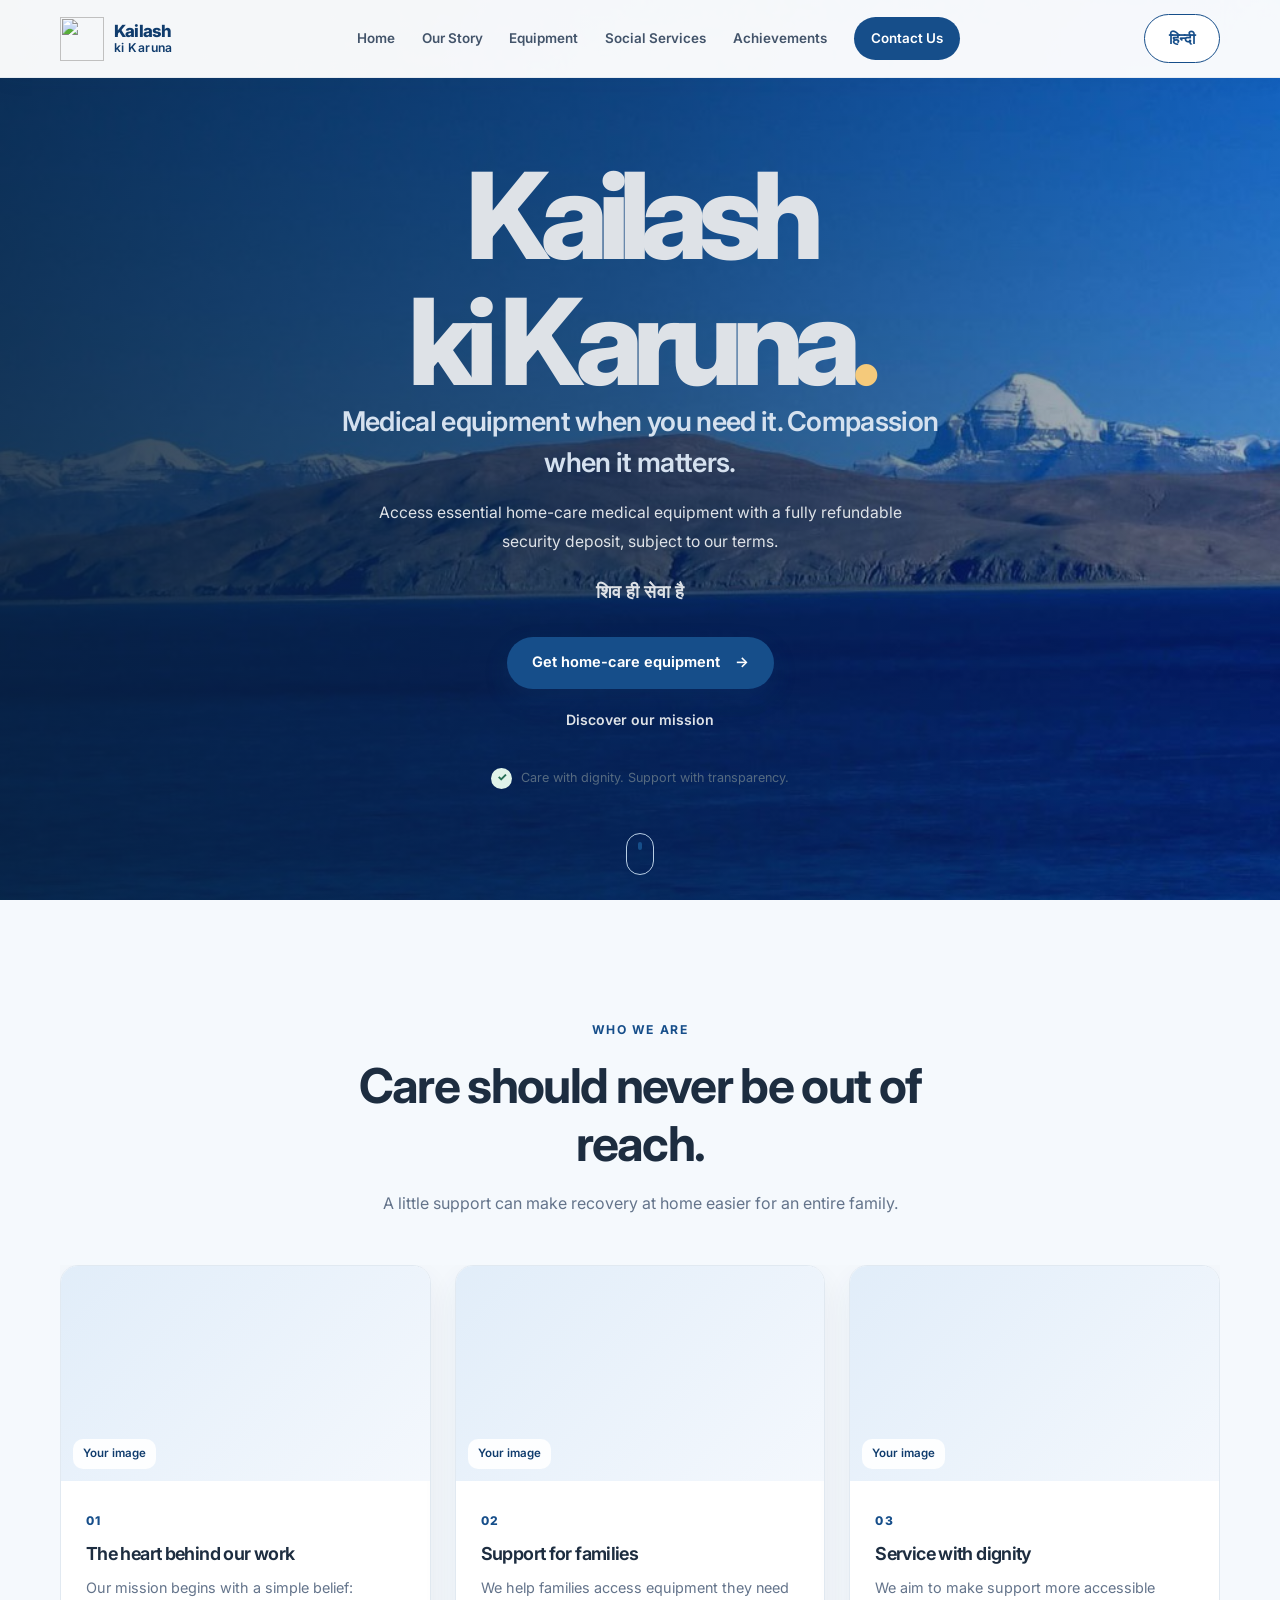
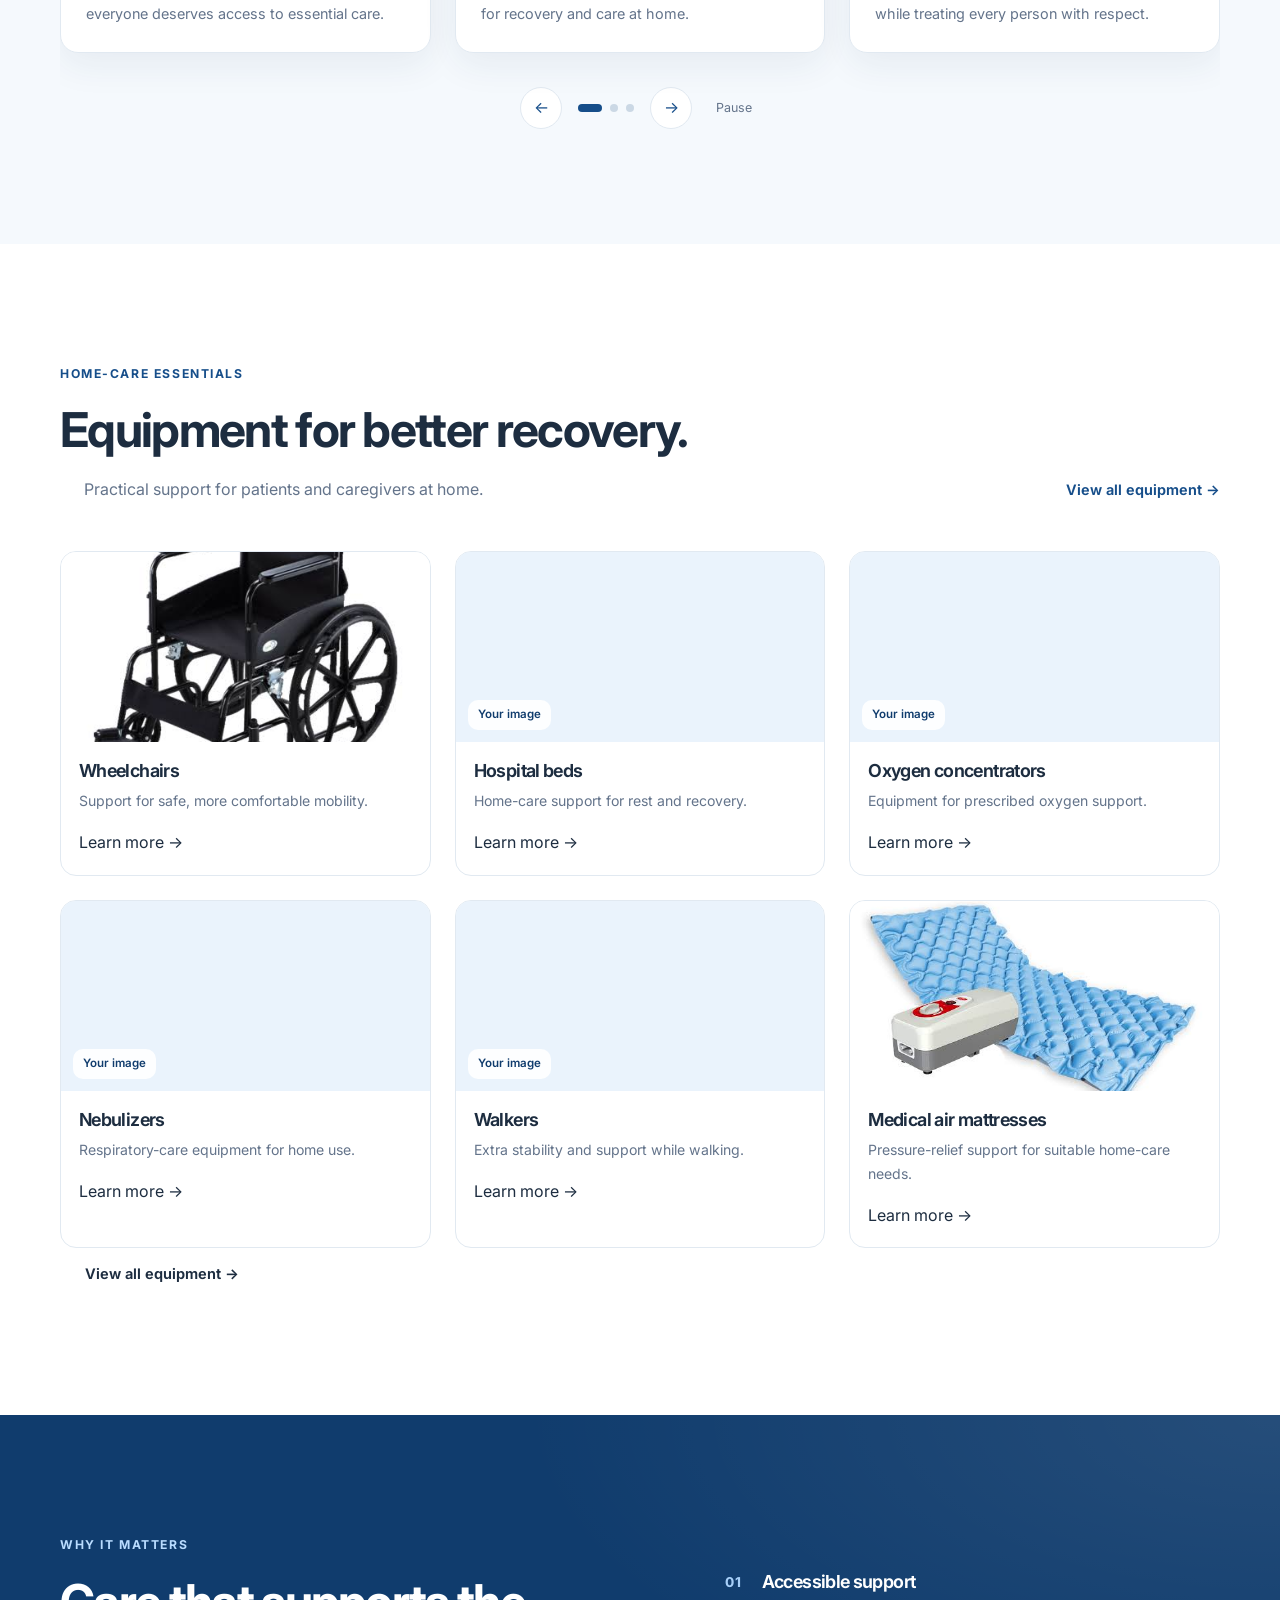
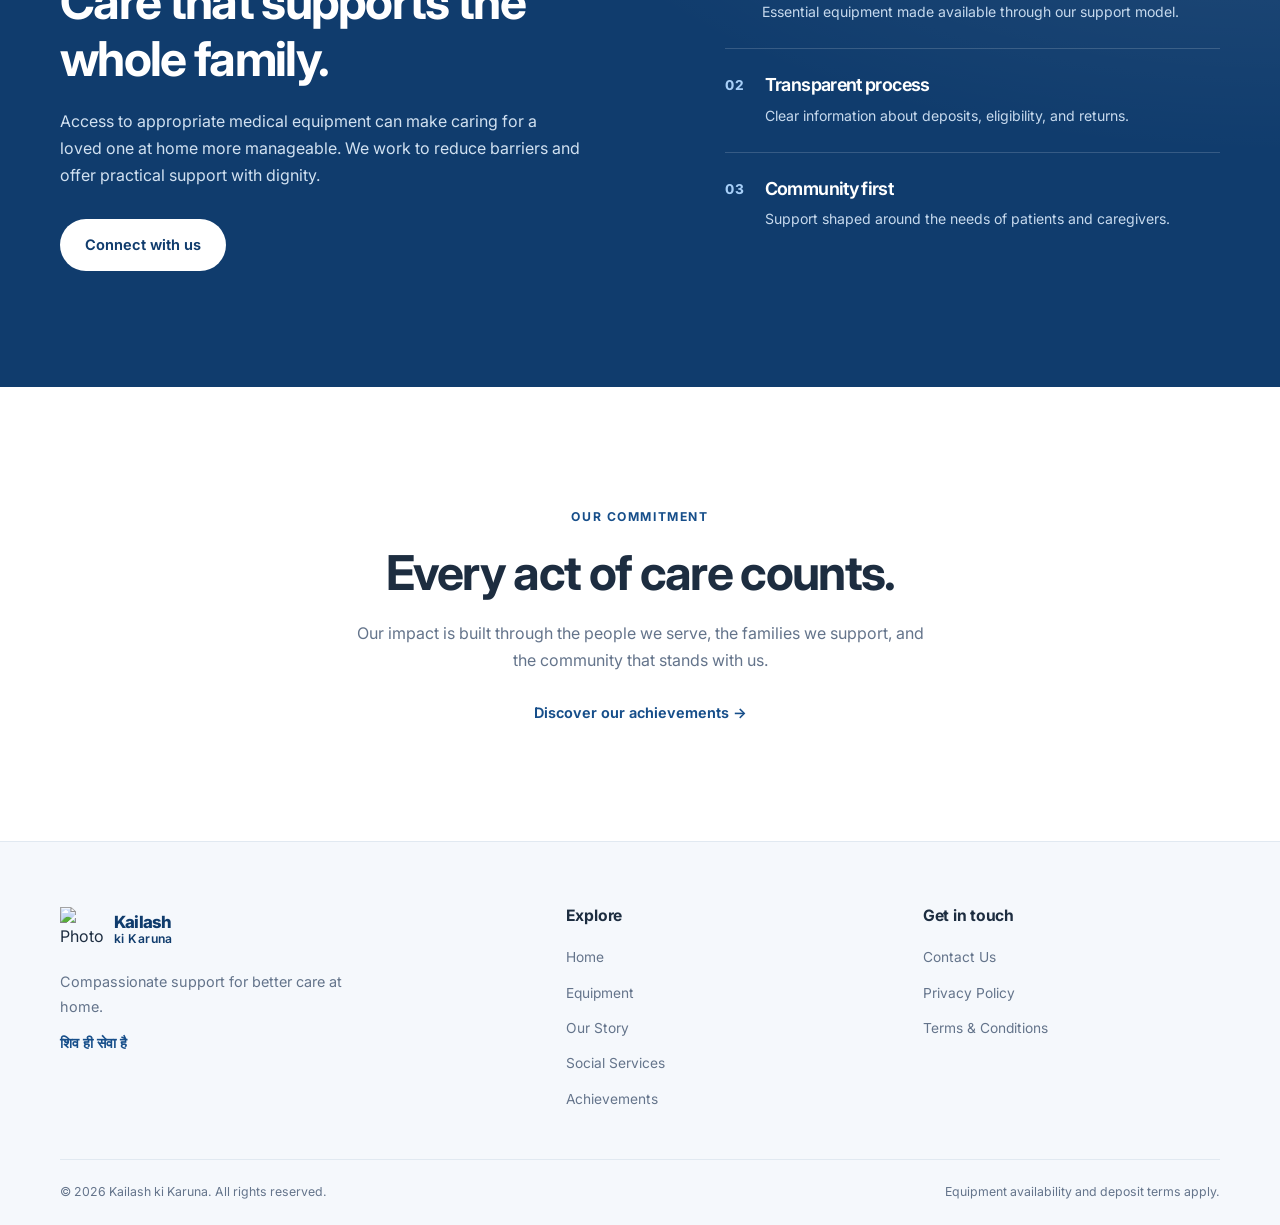
==== commit 336e02e7: "Add files via upload" ====
--- a/index.html
+++ b/index.html
@@ -1,9 +1,4 @@
 <!doctype html>
-<html lang="en">
-  <head>
-    <meta charset="UTF-8" />
-    <meta name="viewport" content="width=device-width, initial-scale=1.0" />
-    <meta name="theme-color" content="#164e8a" /><!doctype html>
 <html lang="en">
   <head>
     <meta charset="UTF-8" />
@@ -608,1208 +603,3 @@
     </footer>
   </body>
 </html>
-
-    <meta
-      name="description"
-      content="Kailash ki Karuna helps people access home-care medical equipment through a refundable security deposit."
-    /><!doctype html>
-<html lang="en">
-  <head>
-    <meta charset="UTF-8" />
-    <meta name="viewport" content="width=device-width, initial-scale=1.0" />
-    <meta name="theme-color" content="#164e8a" />
-    <meta
-      name="description"
-      content="Kailash ki Karuna helps people access home-care medical equipment through a refundable security deposit."
-    />
-
-    <title data-i18n="pageTitle">
-      Kailash ki Karuna | Care Beyond Boundaries
-    </title>
-
-    <meta
-      name="description"
-      content="Kailash ki Karuna helps people access home-care medical equipment through a refundable security deposit."
-      data-i18n-attr="content:metaDescription"
-    />
-
-    <link rel="preconnect" href="https://fonts.googleapis.com" />
-    <link rel="preconnect" href="https://fonts.gstatic.com" crossorigin />
-    <link
-      href="https://fonts.googleapis.com/css2?family=Inter:wght@400;500;600;700;800&display=swap"
-      rel="stylesheet"
-    />
-    <link rel="stylesheet" href="css/styles.css" />
-
-    <script src="js/app.js" defer></script>
-  </head>
-
-  <body>
-    <a class="skip-link" href="#main" data-i18n="skipLink"> Skip to content </a>
-
-<!-- Reusable site header -->
-<header class="site-header">
-  <div class="container header-inner">
-
-    <a
-      class="brand"
-      href="#home"
-      aria-label="Kailash ki Karuna home"
-      data-i18n-attr="aria-label:brandHomeLabel"
-    >
-      <img
-        class="brand-logo"
-        src="images/logo.png"
-        alt=""
-        width="48"
-        height="48"
-        onerror="this.hidden = true"
-      />
-
-      <span class="brand-name">
-        <span>Kailash</span>
-        <span class="brand-subtitle">ki Karuna</span>
-      </span>
-    </a>
-
-    <nav
-      class="site-navigation"
-      id="site-navigation"
-      aria-label="Main navigation"
-    >
-      <a href="#home" data-i18n="navHome">Home</a>
-      <a href="about.html" data-i18n="navStory">Our Story</a>
-      <a href="#equipment" data-i18n="navEquipment">Equipment</a>
-      <a href="#social-impact" data-i18n="navImpact">Social Services</a>
-      <a href="#achievements" data-i18n="navAchievements">Achievements</a>
-      <a class="nav-contact" href="#contact" data-i18n="navContact">
-        Contact Us
-      </a>
-    </nav>
-
-    <!-- Always visible, even when navigation is collapsed -->
-    <div class="header-actions">
-      <button
-        class="language-toggle"
-        id="language-toggle"
-        type="button"
-        aria-label="Switch language to Hindi"
-      >
-        हिन्दी
-      </button>
-
-      <button
-        class="menu-toggle"
-        type="button"
-        aria-label="Open navigation menu"
-        data-i18n-attr="aria-label:menuLabel"
-        aria-controls="site-navigation"
-        aria-expanded="false"
-      >
-        <span></span>
-        <span></span>
-        <span></span>
-      </button>
-    </div>
-
-  </div>
-</header>
-
-    <main id="main">
-      <!-- Hero: naturally fills at least the first viewport -->
-      <section class="hero" id="home" aria-labelledby="hero-title">
-        <div class="hero-decoration hero-decoration-one"></div>
-        <div class="hero-decoration hero-decoration-two"></div>
-
-        <div class="container hero-content">
-          <!-- <span class="eyebrow hero-eyebrow" data-i18n="heroEyebrow">
-            Compassion in action
-          </span> -->
-
-          <h1 id="hero-title" class="hero-title">
-            <span>Kailash</span>
-            <span>ki Karuna<span class="title-period">.</span></span>
-          </h1>
-
-          <p class="hero-tagline" data-i18n="heroTagline">
-            Medical equipment when you need it. Compassion when it matters.
-          </p>
-
-          <p class="hero-description" data-i18n="heroDescription">
-            Access essential home-care medical equipment with a fully refundable
-            security deposit, subject to our terms.
-          </p>
-
-          <p class="hero-mantra" lang="hi">शिव ही सेवा है</p>
-
-          <a class="button button-primary hero-cta" href="equipment.html">
-            <span data-i18n="heroCta">Get home-care equipment</span>
-            <span aria-hidden="true">→</span>
-          </a>
-
-          <a
-            class="hero-secondary-link"
-            href="#story"
-            data-i18n="heroSecondary"
-          >
-            Discover our mission
-          </a>
-
-          <div class="hero-trust-note">
-            <span class="trust-icon" aria-hidden="true">✓</span>
-            <span data-i18n="trustNote">
-              Care with dignity. Support with transparency.
-            </span>
-          </div>
-        </div>
-
-        <a class="scroll-cue" href="#story" aria-label="Scroll to our story">
-          <span></span>
-        </a>
-      </section>
-
-      <!-- Our story: automatic, accessible carousel -->
-      <section class="section section-soft" id="story">
-        <div class="container">
-          <div class="section-heading">
-            <span class="eyebrow" data-i18n="storyEyebrow">Who we are</span>
-            <h2 data-i18n="storyTitle">Care should never be out of reach.</h2>
-            <p data-i18n="storyDescription">
-              A little support can make recovery at home easier for an entire
-              family.
-            </p>
-          </div>
-
-          <div
-            class="story-carousel"
-            data-carousel
-            aria-roledescription="carousel"
-            aria-label="Our story"
-          >
-            <div class="story-track" data-carousel-track>
-              <article class="story-card">
-                <div class="story-image-wrap">
-                  <img
-                    src="images/our-story-1.jpg"
-                    alt="Add a photograph representing your organization's mission"
-                    loading="lazy"
-                    onerror="this.parentElement.classList.add('image-missing')"
-                    data-i18n-attr="alt:storyImage1Alt"
-                  />
-                  <span class="image-placeholder-label" data-i18n="imagePlaceholder">Your image</span>
-                </div>
-                <div class="story-card-content">
-                  <span class="card-number">01</span>
-                  <h3 data-i18n="storyCard1Title">The heart behind our work</h3>
-                  <p data-i18n="storyCard1Text">
-                    Our mission begins with a simple belief: everyone deserves
-                    access to essential care.
-                  </p>
-                </div>
-              </article>
-
-              <article class="story-card">
-                <div class="story-image-wrap">
-                  <img
-                    src="images/our-story-2.jpg"
-                    alt="Add a photograph of your team helping a family"
-                    loading="lazy"
-                    onerror="this.parentElement.classList.add('image-missing')"
-                    data-i18n-attr="alt:storyImage1Alt"
-                  />
-                  <span class="image-placeholder-label" data-i18n="imagePlaceholder">Your image</span>
-                </div>
-                <div class="story-card-content">
-                  <span class="card-number">02</span>
-                  <h3 data-i18n="storyCard2Title">Support for families</h3>
-                  <p data-i18n="storyCard2Text">
-                    We help families access equipment they need for recovery and
-                    care at home.
-                  </p>
-                </div>
-              </article>
-
-              <article class="story-card">
-                <div class="story-image-wrap">
-                  <img
-                    src="images/our-story-3.jpg"
-                    alt="Add a photograph of your community service"
-                    loading="lazy"
-                    onerror="this.parentElement.classList.add('image-missing')"
-                  />
-                  <span class="image-placeholder-label" data-i18n="imagePlaceholder">Your image</span>
-                </div>
-                <div class="story-card-content">
-                  <span class="card-number">03</span>
-                  <h3 data-i18n="storyCard3Title">Service with dignity</h3>
-                  <p data-i18n="storyCard3Text">
-                    We aim to make support more accessible while treating every
-                    person with respect.
-                  </p>
-                </div>
-              </article>
-            </div>
-
-            <div class="carousel-controls">
-              <button
-                class="carousel-arrow"
-                type="button"
-                data-carousel-prev
-                aria-label="Previous story"
-              >
-                ←
-              </button>
-
-              <div class="carousel-dots" data-carousel-dots></div>
-
-              <button
-                class="carousel-arrow"
-                type="button"
-                data-carousel-next
-                aria-label="Next story"
-              >
-                →
-              </button>
-
-              <button
-                class="carousel-pause"
-                type="button"
-                data-carousel-pause
-                aria-pressed="false"
-                data-i18n="pauseCarousel"
-              >
-                Pause
-              </button>
-            </div>
-          </div>
-        </div>
-      </section>
-
-      <!-- Equipment catalogue preview -->
-      <section class="section" id="equipment">
-        <div class="container">
-          <div class="section-heading section-heading-row">
-            <div>
-              <span class="eyebrow" data-i18n="equipmentEyebrow">
-                Home-care essentials
-              </span>
-              <h2 data-i18n="equipmentTitle">Equipment for better recovery.</h2>
-              <p data-i18n="equipmentDescription">
-                Practical support for patients and caregivers at home.
-              </p>
-            </div>
-
-            <a
-              class="text-link desktop-only"
-              href="equipment.html"
-              data-i18n="viewAll"
-            >
-              View all equipment →
-            </a>
-          </div>
-
-          <div class="equipment-grid">
-            <article class="equipment-card">
-              <a
-                class="equipment-image-link"
-                href="equipment.html#wheelchair"
-                aria-label="Learn about wheelchairs"
-              >
-                <img
-                  src="images/wheelchair.jpg"
-                  alt="Wheelchair"
-                  loading="lazy"
-                  onerror="this.parentElement.classList.add('image-missing')"
-                />
-                <span class="image-placeholder-label" data-i18n="imagePlaceholder">Your image</span>
-              </a>
-              <div class="equipment-card-body">
-                <h3 data-i18n="wheelchairTitle">Wheelchairs</h3>
-                <p data-i18n="wheelchairText">
-                  Support for safe, more comfortable mobility.
-                </p>
-                <a class="card-link" href="equipment.html#wheelchair">
-                  <span data-i18n="learnMore">Learn more</span> <span>→</span>
-                </a>
-              </div>
-            </article>
-
-            <article class="equipment-card">
-              <a
-                class="equipment-image-link"
-                href="equipment.html#hospital-bed"
-                aria-label="Learn about hospital beds"
-              >
-                <img
-                  src="images/water-bed.jpg"
-                  alt="Water bed"
-                  loading="lazy"
-                  onerror="this.parentElement.classList.add('image-missing')"
-                />
-                <span class="image-placeholder-label" data-i18n="imagePlaceholder">Your image</span>
-              </a>
-              <div class="equipment-card-body">
-                <h3 data-i18n="bedTitle">Hospital beds</h3>
-                <p data-i18n="bedText">
-                  Home-care support for rest and recovery.
-                </p>
-                <a class="card-link" href="equipment.html#hospital-bed">
-                  <span data-i18n="learnMore">Learn more</span> <span>→</span>
-                </a>
-              </div>
-            </article>
-
-            <article class="equipment-card">
-              <a
-                class="equipment-image-link"
-                href="equipment.html#oxygen-concentrator"
-                aria-label="Learn about oxygen concentrators"
-              >
-                <img
-                  src="images/oxygen-concentrator.jpg"
-                  alt="Oxygen concentrator"
-                  loading="lazy"
-                  onerror="this.parentElement.classList.add('image-missing')"
-                />
-                <span class="image-placeholder-label" data-i18n="imagePlaceholder">Your image</span>
-              </a>
-              <div class="equipment-card-body">
-                <h3 data-i18n="oxygenTitle">Oxygen concentrators</h3>
-                <p data-i18n="oxygenText">
-                  Equipment for prescribed oxygen support.
-                </p>
-                <a class="card-link" href="equipment.html#oxygen-concentrator">
-                  <span data-i18n="learnMore">Learn more</span> <span>→</span>
-                </a>
-              </div>
-            </article>
-
-            <article class="equipment-card">
-              <a
-                class="equipment-image-link"
-                href="equipment.html#nebulizer"
-                aria-label="Learn about nebulizers"
-              >
-                <img
-                  src="images/nebulizer.jpg"
-                  alt="Nebulizer"
-                  loading="lazy"
-                  onerror="this.parentElement.classList.add('image-missing')"
-                />
-                <span class="image-placeholder-label" data-i18n="imagePlaceholder">Your image</span>
-              </a>
-              <div class="equipment-card-body">
-                <h3 data-i18n="nebulizerTitle">Nebulizers</h3>
-                <p data-i18n="nebulizerText">
-                  Respiratory-care equipment for home use.
-                </p>
-                <a class="card-link" href="equipment.html#nebulizer">
-                  <span data-i18n="learnMore">Learn more</span> <span>→</span>
-                </a>
-              </div>
-            </article>
-
-            <article class="equipment-card">
-              <a
-                class="equipment-image-link"
-                href="equipment.html#walker"
-                aria-label="Learn about walkers"
-              >
-                <img
-                  src="images/walker.jpg"
-                  alt="Walking frame"
-                  loading="lazy"
-                  onerror="this.parentElement.classList.add('image-missing')"
-                />
-                <span class="image-placeholder-label" data-i18n="imagePlaceholder">Your image</span>
-              </a>
-              <div class="equipment-card-body">
-                <h3 data-i18n="walkerTitle">Walkers</h3>
-                <p data-i18n="walkerText">
-                  Extra stability and support while walking.
-                </p>
-                <a class="card-link" href="equipment.html#walker">
-                  <span data-i18n="learnMore">Learn more</span> <span>→</span>
-                </a>
-              </div>
-            </article>
-
-            <article class="equipment-card">
-              <a
-                class="equipment-image-link"
-                href="equipment.html#air-mattress"
-                aria-label="Learn about medical air mattresses"
-              >
-                <img
-                  src="images/air-mattress.jpg"
-                  alt="Medical air mattress"
-                  loading="lazy"
-                  onerror="this.parentElement.classList.add('image-missing')"
-                />
-                <span class="image-placeholder-label" data-i18n="imagePlaceholder">Your image</span>
-              </a>
-              <div class="equipment-card-body">
-                <h3 data-i18n="mattressTitle">Medical air mattresses</h3>
-                <p data-i18n="mattressText">
-                  Pressure-relief support for suitable home-care needs.
-                </p>
-                <a class="card-link" href="equipment.html#air-mattress">
-                  <span data-i18n="learnMore">Learn more</span> <span>→</span>
-                </a>
-              </div>
-            </article>
-          </div>
-
-          <div class="mobile-view-all">
-            <a
-              class="button button-outline"
-              href="equipment.html"
-              data-i18n="viewAll"
-            >
-              View all equipment →
-            </a>
-          </div>
-        </div>
-      </section>
-
-      <!-- Social services / impact -->
-      <section class="section impact-section" id="social-impact">
-        <div class="container impact-layout">
-          <div class="impact-copy">
-            <span class="eyebrow" data-i18n="impactEyebrow"
-              >Why it matters</span
-            >
-            <h2 data-i18n="impactTitle">
-              Care that supports the whole family.
-            </h2>
-            <p data-i18n="impactText">
-              Access to appropriate medical equipment can make caring for a
-              loved one at home more manageable. We work to reduce barriers and
-              offer practical support with dignity.
-            </p>
-            <a
-              class="button button-light"
-              href="#contact"
-              data-i18n="impactCta"
-            >
-              Connect with us
-            </a>
-          </div>
-
-          <div class="impact-points">
-            <article class="impact-point">
-              <span class="impact-number">01</span>
-              <div>
-                <h3 data-i18n="impact1Title">Accessible support</h3>
-                <p data-i18n="impact1Text">
-                  Essential equipment made available through our support model.
-                </p>
-              </div>
-            </article>
-
-            <article class="impact-point">
-              <span class="impact-number">02</span>
-              <div>
-                <h3 data-i18n="impact2Title">Transparent process</h3>
-                <p data-i18n="impact2Text">
-                  Clear information about deposits, eligibility, and returns.
-                </p>
-              </div>
-            </article>
-
-            <article class="impact-point">
-              <span class="impact-number">03</span>
-              <div>
-                <h3 data-i18n="impact3Title">Community first</h3>
-                <p data-i18n="impact3Text">
-                  Support shaped around the needs of patients and caregivers.
-                </p>
-              </div>
-            </article>
-          </div>
-        </div>
-      </section>
-
-      <!-- Achievements: add verified milestones when available -->
-      <section class="section achievements-section" id="achievements">
-        <div class="container achievements-inner">
-          <span class="eyebrow" data-i18n="achievementsEyebrow">
-            Our commitment
-          </span>
-          <h2 data-i18n="achievementsTitle">Every act of care counts.</h2>
-          <p data-i18n="achievementsText">
-            Our impact is built through the people we serve, the families we
-            support, and the community that stands with us.
-          </p>
-          <a
-            class="text-link"
-            href="achievements.html"
-            data-i18n="achievementsLink"
-          >
-            Discover our achievements →
-          </a>
-        </div>
-      </section>
-    </main>
-
-    <!-- Reusable footer -->
-    <footer class="site-footer" id="contact">
-      <div class="container">
-        <div class="footer-grid">
-          <div class="footer-brand">
-            <a class="brand footer-brand-link" href="#home">
-              <img
-                class="brand-logo"
-                src="images/logo.png"
-                alt=""
-                width="48"
-                height="48"
-                onerror="this.hidden = true"
-                data-i18n-attr="alt:storyImage1Alt"
-              />
-              <span class="brand-name">
-                <span>Kailash</span>
-                <span class="brand-subtitle">ki Karuna</span>
-              </span>
-            </a>
-
-            <p data-i18n="footerDescription">
-              Compassionate support for better care at home.
-            </p>
-
-            <p class="footer-mantra" lang="hi">शिव ही सेवा है</p>
-          </div>
-
-          <div class="footer-column">
-            <h2 data-i18n="footerExplore">Explore</h2>
-            <a href="#home" data-i18n="navHome">Home</a>
-            <a href="equipment.html" data-i18n="navEquipment"
-              >Home-care equipment</a
-            >
-            <a href="#story" data-i18n="navStory">Our Story</a>
-            <a href="#social-impact" data-i18n="navImpact">Social Services</a>
-            <a href="achievements.html" data-i18n="navAchievements"
-              >Achievements</a
-            >
-          </div>
-
-          <div class="footer-column">
-            <h2 data-i18n="footerConnect">Get in touch</h2>
-            <!-- Replace these placeholders with verified contact details -->
-            <a href="contact.html" data-i18n="navContact">Contact Us</a>
-            <a href="privacy.html" data-i18n="footerPrivacy">Privacy Policy</a>
-            <a href="terms.html" data-i18n="footerTerms">Terms & Conditions</a>
-          </div>
-        </div>
-
-        <div class="footer-bottom">
-          <p>
-            © <span id="current-year"></span>
-            <span data-i18n="copyright"
-              >Kailash ki Karuna. All rights reserved.</span
-            >
-          </p>
-          <p data-i18n="footerNote">
-            Equipment availability and deposit terms apply.
-          </p>
-        </div>
-      </div>
-    </footer>
-  </body>
-</html>
-
-
-    <title data-i18n="pageTitle">
-      Kailash ki Karuna | Care Beyond Boundaries
-    </title>
-
-    <meta
-      name="description"
-      content="Kailash ki Karuna helps people access home-care medical equipment through a refundable security deposit."
-      data-i18n-attr="content:metaDescription"
-    />
-
-    <link rel="preconnect" href="https://fonts.googleapis.com" />
-    <link rel="preconnect" href="https://fonts.gstatic.com" crossorigin />
-    <link
-      href="https://fonts.googleapis.com/css2?family=Inter:wght@400;500;600;700;800&display=swap"
-      rel="stylesheet"
-    />
-    <link rel="stylesheet" href="css/styles.css" />
-
-    <script src="js/app.js" defer></script>
-  </head>
-
-  <body>
-    <a class="skip-link" href="#main" data-i18n="skipLink"> Skip to content </a>
-
-<!-- Reusable site header -->
-<header class="site-header">
-  <div class="container header-inner">
-
-    <a
-      class="brand"
-      href="#home"
-      aria-label="Kailash ki Karuna home"
-      data-i18n-attr="aria-label:brandHomeLabel"
-    >
-      <img
-        class="brand-logo"
-        src="images/logo.png"
-        alt=""
-        width="48"
-        height="48"
-        onerror="this.hidden = true"
-      />
-
-      <span class="brand-name">
-        <span>Kailash</span>
-        <span class="brand-subtitle">ki Karuna</span>
-      </span>
-    </a>
-
-    <nav
-      class="site-navigation"
-      id="site-navigation"
-      aria-label="Main navigation"
-    >
-      <a href="#home" data-i18n="navHome">Home</a>
-      <a href="about.html" data-i18n="navStory">Our Story</a>
-      <a href="#equipment" data-i18n="navEquipment">Equipment</a>
-      <a href="#social-impact" data-i18n="navImpact">Social Services</a>
-      <a href="#achievements" data-i18n="navAchievements">Achievements</a>
-      <a class="nav-contact" href="#contact" data-i18n="navContact">
-        Contact Us
-      </a>
-    </nav>
-
-    <!-- Always visible, even when navigation is collapsed -->
-    <div class="header-actions">
-      <button
-        class="language-toggle"
-        id="language-toggle"
-        type="button"
-        aria-label="Switch language to Hindi"
-      >
-        हिन्दी
-      </button>
-
-      <button
-        class="menu-toggle"
-        type="button"
-        aria-label="Open navigation menu"
-        data-i18n-attr="aria-label:menuLabel"
-        aria-controls="site-navigation"
-        aria-expanded="false"
-      >
-        <span></span>
-        <span></span>
-        <span></span>
-      </button>
-    </div>
-
-  </div>
-</header>
-
-    <main id="main">
-      <!-- Hero: naturally fills at least the first viewport -->
-      <section class="hero" id="home" aria-labelledby="hero-title">
-        <div class="hero-decoration hero-decoration-one"></div>
-        <div class="hero-decoration hero-decoration-two"></div>
-
-        <div class="container hero-content">
-          <!-- <span class="eyebrow hero-eyebrow" data-i18n="heroEyebrow">
-            Compassion in action
-          </span> -->
-
-          <h1 id="hero-title" class="hero-title">
-            <span>Kailash</span>
-            <span>ki Karuna<span class="title-period">.</span></span>
-          </h1>
-
-          <p class="hero-tagline" data-i18n="heroTagline">
-            Medical equipment when you need it. Compassion when it matters.
-          </p>
-
-          <p class="hero-description" data-i18n="heroDescription">
-            Access essential home-care medical equipment with a fully refundable
-            security deposit, subject to our terms.
-          </p>
-
-          <p class="hero-mantra" lang="hi">शिव ही सेवा है</p>
-
-          <a class="button button-primary hero-cta" href="equipment.html">
-            <span data-i18n="heroCta">Get home-care equipment</span>
-            <span aria-hidden="true">→</span>
-          </a>
-
-          <a
-            class="hero-secondary-link"
-            href="#story"
-            data-i18n="heroSecondary"
-          >
-            Discover our mission
-          </a>
-
-          <div class="hero-trust-note">
-            <span class="trust-icon" aria-hidden="true">✓</span>
-            <span data-i18n="trustNote">
-              Care with dignity. Support with transparency.
-            </span>
-          </div>
-        </div>
-
-        <a class="scroll-cue" href="#story" aria-label="Scroll to our story">
-          <span></span>
-        </a>
-      </section>
-
-      <!-- Our story: automatic, accessible carousel -->
-      <section class="section section-soft" id="story">
-        <div class="container">
-          <div class="section-heading">
-            <span class="eyebrow" data-i18n="storyEyebrow">Who we are</span>
-            <h2 data-i18n="storyTitle">Care should never be out of reach.</h2>
-            <p data-i18n="storyDescription">
-              A little support can make recovery at home easier for an entire
-              family.
-            </p>
-          </div>
-
-          <div
-            class="story-carousel"
-            data-carousel
-            aria-roledescription="carousel"
-            aria-label="Our story"
-          >
-            <div class="story-track" data-carousel-track>
-              <article class="story-card">
-                <div class="story-image-wrap">
-                  <img
-                    src="images/our-story-1.jpg"
-                    alt="Add a photograph representing your organization's mission"
-                    loading="lazy"
-                    onerror="this.parentElement.classList.add('image-missing')"
-                    data-i18n-attr="alt:storyImage1Alt"
-                  />
-                  <span class="image-placeholder-label" data-i18n="imagePlaceholder">Your image</span>
-                </div>
-                <div class="story-card-content">
-                  <span class="card-number">01</span>
-                  <h3 data-i18n="storyCard1Title">The heart behind our work</h3>
-                  <p data-i18n="storyCard1Text">
-                    Our mission begins with a simple belief: everyone deserves
-                    access to essential care.
-                  </p>
-                </div>
-              </article>
-
-              <article class="story-card">
-                <div class="story-image-wrap">
-                  <img
-                    src="images/our-story-2.jpg"
-                    alt="Add a photograph of your team helping a family"
-                    loading="lazy"
-                    onerror="this.parentElement.classList.add('image-missing')"
-                    data-i18n-attr="alt:storyImage1Alt"
-                  />
-                  <span class="image-placeholder-label" data-i18n="imagePlaceholder">Your image</span>
-                </div>
-                <div class="story-card-content">
-                  <span class="card-number">02</span>
-                  <h3 data-i18n="storyCard2Title">Support for families</h3>
-                  <p data-i18n="storyCard2Text">
-                    We help families access equipment they need for recovery and
-                    care at home.
-                  </p>
-                </div>
-              </article>
-
-              <article class="story-card">
-                <div class="story-image-wrap">
-                  <img
-                    src="images/our-story-3.jpg"
-                    alt="Add a photograph of your community service"
-                    loading="lazy"
-                    onerror="this.parentElement.classList.add('image-missing')"
-                  />
-                  <span class="image-placeholder-label" data-i18n="imagePlaceholder">Your image</span>
-                </div>
-                <div class="story-card-content">
-                  <span class="card-number">03</span>
-                  <h3 data-i18n="storyCard3Title">Service with dignity</h3>
-                  <p data-i18n="storyCard3Text">
-                    We aim to make support more accessible while treating every
-                    person with respect.
-                  </p>
-                </div>
-              </article>
-            </div>
-
-            <div class="carousel-controls">
-              <button
-                class="carousel-arrow"
-                type="button"
-                data-carousel-prev
-                aria-label="Previous story"
-              >
-                ←
-              </button>
-
-              <div class="carousel-dots" data-carousel-dots></div>
-
-              <button
-                class="carousel-arrow"
-                type="button"
-                data-carousel-next
-                aria-label="Next story"
-              >
-                →
-              </button>
-
-              <button
-                class="carousel-pause"
-                type="button"
-                data-carousel-pause
-                aria-pressed="false"
-                data-i18n="pauseCarousel"
-              >
-                Pause
-              </button>
-            </div>
-          </div>
-        </div>
-      </section>
-
-      <!-- Equipment catalogue preview -->
-      <section class="section" id="equipment">
-        <div class="container">
-          <div class="section-heading section-heading-row">
-            <div>
-              <span class="eyebrow" data-i18n="equipmentEyebrow">
-                Home-care essentials
-              </span>
-              <h2 data-i18n="equipmentTitle">Equipment for better recovery.</h2>
-              <p data-i18n="equipmentDescription">
-                Practical support for patients and caregivers at home.
-              </p>
-            </div>
-
-            <a
-              class="text-link desktop-only"
-              href="equipment.html"
-              data-i18n="viewAll"
-            >
-              View all equipment →
-            </a>
-          </div>
-
-          <div class="equipment-grid">
-            <article class="equipment-card">
-              <a
-                class="equipment-image-link"
-                href="equipment.html#wheelchair"
-                aria-label="Learn about wheelchairs"
-              >
-                <img
-                  src="images/wheelchair.jpg"
-                  alt="Wheelchair"
-                  loading="lazy"
-                  onerror="this.parentElement.classList.add('image-missing')"
-                />
-                <span class="image-placeholder-label" data-i18n="imagePlaceholder">Your image</span>
-              </a>
-              <div class="equipment-card-body">
-                <h3 data-i18n="wheelchairTitle">Wheelchairs</h3>
-                <p data-i18n="wheelchairText">
-                  Support for safe, more comfortable mobility.
-                </p>
-                <a class="card-link" href="equipment.html#wheelchair">
-                  <span data-i18n="learnMore">Learn more</span> <span>→</span>
-                </a>
-              </div>
-            </article>
-
-            <article class="equipment-card">
-              <a
-                class="equipment-image-link"
-                href="equipment.html#hospital-bed"
-                aria-label="Learn about hospital beds"
-              >
-                <img
-                  src="images/water-bed.jpg"
-                  alt="Water bed"
-                  loading="lazy"
-                  onerror="this.parentElement.classList.add('image-missing')"
-                />
-                <span class="image-placeholder-label" data-i18n="imagePlaceholder">Your image</span>
-              </a>
-              <div class="equipment-card-body">
-                <h3 data-i18n="bedTitle">Hospital beds</h3>
-                <p data-i18n="bedText">
-                  Home-care support for rest and recovery.
-                </p>
-                <a class="card-link" href="equipment.html#hospital-bed">
-                  <span data-i18n="learnMore">Learn more</span> <span>→</span>
-                </a>
-              </div>
-            </article>
-
-            <article class="equipment-card">
-              <a
-                class="equipment-image-link"
-                href="equipment.html#oxygen-concentrator"
-                aria-label="Learn about oxygen concentrators"
-              >
-                <img
-                  src="images/oxygen-concentrator.jpg"
-                  alt="Oxygen concentrator"
-                  loading="lazy"
-                  onerror="this.parentElement.classList.add('image-missing')"
-                />
-                <span class="image-placeholder-label" data-i18n="imagePlaceholder">Your image</span>
-              </a>
-              <div class="equipment-card-body">
-                <h3 data-i18n="oxygenTitle">Oxygen concentrators</h3>
-                <p data-i18n="oxygenText">
-                  Equipment for prescribed oxygen support.
-                </p>
-                <a class="card-link" href="equipment.html#oxygen-concentrator">
-                  <span data-i18n="learnMore">Learn more</span> <span>→</span>
-                </a>
-              </div>
-            </article>
-
-            <article class="equipment-card">
-              <a
-                class="equipment-image-link"
-                href="equipment.html#nebulizer"
-                aria-label="Learn about nebulizers"
-              >
-                <img
-                  src="images/nebulizer.jpg"
-                  alt="Nebulizer"
-                  loading="lazy"
-                  onerror="this.parentElement.classList.add('image-missing')"
-                />
-                <span class="image-placeholder-label" data-i18n="imagePlaceholder">Your image</span>
-              </a>
-              <div class="equipment-card-body">
-                <h3 data-i18n="nebulizerTitle">Nebulizers</h3>
-                <p data-i18n="nebulizerText">
-                  Respiratory-care equipment for home use.
-                </p>
-                <a class="card-link" href="equipment.html#nebulizer">
-                  <span data-i18n="learnMore">Learn more</span> <span>→</span>
-                </a>
-              </div>
-            </article>
-
-            <article class="equipment-card">
-              <a
-                class="equipment-image-link"
-                href="equipment.html#walker"
-                aria-label="Learn about walkers"
-              >
-                <img
-                  src="images/walker.jpg"
-                  alt="Walking frame"
-                  loading="lazy"
-                  onerror="this.parentElement.classList.add('image-missing')"
-                />
-                <span class="image-placeholder-label" data-i18n="imagePlaceholder">Your image</span>
-              </a>
-              <div class="equipment-card-body">
-                <h3 data-i18n="walkerTitle">Walkers</h3>
-                <p data-i18n="walkerText">
-                  Extra stability and support while walking.
-                </p>
-                <a class="card-link" href="equipment.html#walker">
-                  <span data-i18n="learnMore">Learn more</span> <span>→</span>
-                </a>
-              </div>
-            </article>
-
-            <article class="equipment-card">
-              <a
-                class="equipment-image-link"
-                href="equipment.html#air-mattress"
-                aria-label="Learn about medical air mattresses"
-              >
-                <img
-                  src="images/air-mattress.jpg"
-                  alt="Medical air mattress"
-                  loading="lazy"
-                  onerror="this.parentElement.classList.add('image-missing')"
-                />
-                <span class="image-placeholder-label" data-i18n="imagePlaceholder">Your image</span>
-              </a>
-              <div class="equipment-card-body">
-                <h3 data-i18n="mattressTitle">Medical air mattresses</h3>
-                <p data-i18n="mattressText">
-                  Pressure-relief support for suitable home-care needs.
-                </p>
-                <a class="card-link" href="equipment.html#air-mattress">
-                  <span data-i18n="learnMore">Learn more</span> <span>→</span>
-                </a>
-              </div>
-            </article>
-          </div>
-
-          <div class="mobile-view-all">
-            <a
-              class="button button-outline"
-              href="equipment.html"
-              data-i18n="viewAll"
-            >
-              View all equipment →
-            </a>
-          </div>
-        </div>
-      </section>
-
-      <!-- Social services / impact -->
-      <section class="section impact-section" id="social-impact">
-        <div class="container impact-layout">
-          <div class="impact-copy">
-            <span class="eyebrow" data-i18n="impactEyebrow"
-              >Why it matters</span
-            >
-            <h2 data-i18n="impactTitle">
-              Care that supports the whole family.
-            </h2>
-            <p data-i18n="impactText">
-              Access to appropriate medical equipment can make caring for a
-              loved one at home more manageable. We work to reduce barriers and
-              offer practical support with dignity.
-            </p>
-            <a
-              class="button button-light"
-              href="#contact"
-              data-i18n="impactCta"
-            >
-              Connect with us
-            </a>
-          </div>
-
-          <div class="impact-points">
-            <article class="impact-point">
-              <span class="impact-number">01</span>
-              <div>
-                <h3 data-i18n="impact1Title">Accessible support</h3>
-                <p data-i18n="impact1Text">
-                  Essential equipment made available through our support model.
-                </p>
-              </div>
-            </article>
-
-            <article class="impact-point">
-              <span class="impact-number">02</span>
-              <div>
-                <h3 data-i18n="impact2Title">Transparent process</h3>
-                <p data-i18n="impact2Text">
-                  Clear information about deposits, eligibility, and returns.
-                </p>
-              </div>
-            </article>
-
-            <article class="impact-point">
-              <span class="impact-number">03</span>
-              <div>
-                <h3 data-i18n="impact3Title">Community first</h3>
-                <p data-i18n="impact3Text">
-                  Support shaped around the needs of patients and caregivers.
-                </p>
-              </div>
-            </article>
-          </div>
-        </div>
-      </section>
-
-      <!-- Achievements: add verified milestones when available -->
-      <section class="section achievements-section" id="achievements">
-        <div class="container achievements-inner">
-          <span class="eyebrow" data-i18n="achievementsEyebrow">
-            Our commitment
-          </span>
-          <h2 data-i18n="achievementsTitle">Every act of care counts.</h2>
-          <p data-i18n="achievementsText">
-            Our impact is built through the people we serve, the families we
-            support, and the community that stands with us.
-          </p>
-          <a
-            class="text-link"
-            href="achievements.html"
-            data-i18n="achievementsLink"
-          >
-            Discover our achievements →
-          </a>
-        </div>
-      </section>
-    </main>
-
-    <!-- Reusable footer -->
-    <footer class="site-footer" id="contact">
-      <div class="container">
-        <div class="footer-grid">
-          <div class="footer-brand">
-            <a class="brand footer-brand-link" href="#home">
-              <img
-                class="brand-logo"
-                src="images/logo.png"
-                alt=""
-                width="48"
-                height="48"
-                onerror="this.hidden = true"
-                data-i18n-attr="alt:storyImage1Alt"
-              />
-              <span class="brand-name">
-                <span>Kailash</span>
-                <span class="brand-subtitle">ki Karuna</span>
-              </span>
-            </a>
-
-            <p data-i18n="footerDescription">
-              Compassionate support for better care at home.
-            </p>
-
-            <p class="footer-mantra" lang="hi">शिव ही सेवा है</p>
-          </div>
-
-          <div class="footer-column">
-            <h2 data-i18n="footerExplore">Explore</h2>
-            <a href="#home" data-i18n="navHome">Home</a>
-            <a href="equipment.html" data-i18n="navEquipment"
-              >Home-care equipment</a
-            >
-            <a href="#story" data-i18n="navStory">Our Story</a>
-            <a href="#social-impact" data-i18n="navImpact">Social Services</a>
-            <a href="achievements.html" data-i18n="navAchievements"
-              >Achievements</a
-            >
-          </div>
-
-          <div class="footer-column">
-            <h2 data-i18n="footerConnect">Get in touch</h2>
-            <!-- Replace these placeholders with verified contact details -->
-            <a href="contact.html" data-i18n="navContact">Contact Us</a>
-            <a href="privacy.html" data-i18n="footerPrivacy">Privacy Policy</a>
-            <a href="terms.html" data-i18n="footerTerms">Terms & Conditions</a>
-          </div>
-        </div>
-
-        <div class="footer-bottom">
-          <p>
-            © <span id="current-year"></span>
-            <span data-i18n="copyright"
-              >Kailash ki Karuna. All rights reserved.</span
-            >
-          </p>
-          <p data-i18n="footerNote">
-            Equipment availability and deposit terms apply.
-          </p>
-        </div>
-      </div>
-    </footer>
-  </body>
-</html>
--- a/css/styles.css
+++ b/css/styles.css
@@ -1,8 +1,3 @@
-
-/* =========================================================
-   Kailash ki Karuna
-   Design tokens and global styles
-   ========================================================= */
 
 /* =========================================================
    Kailash ki Karuna
@@ -1920,1916 +1915,4 @@
 /* Avoid decorative shapes competing with the photograph */
 .hero-decoration {
   display: none;
-}
-:root {
-  color-scheme: light;
-  --color-primary: #164e8a;
-  --color-primary-dark: #103c6d;
-  --color-primary-light: #eaf3fc;
-  --color-accent: #76a8db;
-  --color-text: #1d2d40;
-  --color-muted: #64748b;
-  --color-surface: #ffffff;
-  --color-surface-soft: #f5f9fd;
-  --color-border: #e1e9f1;
-  --color-success: #246e54;
-
-  --font-body: "Inter", -apple-system, BlinkMacSystemFont, "Segoe UI",
-    sans-serif;
-
-  --container-width: 1160px;
-  --header-height: 78px;
-
-  --radius-sm: 10px;
-  --radius-md: 18px;
-  --radius-lg: 26px;
-  --radius-pill: 999px;
-
-  --shadow-card: 0 12px 36px rgb(22 55 91 / 7%);
-  --shadow-header: 0 3px 20px rgb(22 55 91 / 5%);
-
-  --space-section: clamp(76px, 9vw, 116px);
-}
-
-* {
-  box-sizing: border-box;
-}
-
-html {
-  scroll-behavior: smooth;
-  scroll-padding-top: calc(var(--header-height) + 20px);
-}
-
-body {
-  margin: 0;
-  font-family: var(--font-body);
-  color: var(--color-text);
-  background: var(--color-surface);
-  font-size: 16px;
-  line-height: 1.7;
-  -webkit-font-smoothing: antialiased;
-  text-rendering: optimizeLegibility;
-}
-
-body.menu-open {
-  overflow: hidden;
-}
-
-img {
-  display: block;
-  max-width: 100%;
-}
-
-a {
-  color: inherit;
-  text-decoration: none;
-}
-
-button {
-  font: inherit;
-}
-
-button,
-a {
-  -webkit-tap-highlight-color: transparent;
-}
-
-button:focus-visible,
-a:focus-visible {
-  outline: 3px solid var(--color-accent);
-  outline-offset: 4px;
-}
-
-h1,
-h2,
-h3,
-p {
-  margin-top: 0;
-}
-
-h1,
-h2,
-h3 {
-  line-height: 1.2;
-  letter-spacing: -0.035em;
-}
-
-h2 {
-  font-size: clamp(2rem, 4vw, 3rem);
-  font-weight: 700;
-  margin-bottom: 20px;
-}
-
-h3 {
-  font-size: 1.12rem;
-  font-weight: 650;
-  margin-bottom: 10px;
-}
-
-p {
-  color: var(--color-muted);
-}
-
-.container {
-  width: min(var(--container-width), calc(100% - 48px));
-  margin-inline: auto;
-}
-
-.section {
-  padding-block: var(--space-section);
-}
-
-.section-soft {
-  background: var(--color-surface-soft);
-}
-
-.eyebrow {
-  display: inline-block;
-  margin-bottom: 18px;
-  color: var(--color-primary);
-  font-size: 0.76rem;
-  font-weight: 700;
-  letter-spacing: 0.13em;
-  line-height: 1.5;
-  text-transform: uppercase;
-}
-
-.skip-link {
-  position: absolute;
-  z-index: 200;
-  top: 10px;
-  left: 10px;
-  padding: 10px 16px;
-  color: white;
-  background: var(--color-primary);
-  border-radius: var(--radius-sm);
-  transform: translateY(-160%);
-}
-
-.skip-link:focus {
-  transform: translateY(0);
-}
-
-/* =========================================================
-   Header and navigation
-   ========================================================= */
-
-.site-header {
-  position: absolute;
-  z-index: 50;
-  inset: 0 0 auto;
-  height: var(--header-height);
-  background: rgb(255 255 255 / 96%);
-  border-bottom: 1px solid rgb(22 78 138 / 7%);
-  box-shadow: var(--shadow-header);
-}
-
-.header-inner {
-  height: 100%;
-  display: flex;
-  align-items: center;
-  justify-content: space-between;
-  gap: 24px;
-}
-
-.brand {
-  display: inline-flex;
-  align-items: center;
-  gap: 10px;
-  flex-shrink: 0;
-}
-
-.brand-logo {
-  width: 44px;
-  height: 44px;
-  object-fit: contain;
-}
-
-.brand-name {
-  display: flex;
-  flex-direction: column;
-  color: var(--color-primary-dark);
-  font-size: 1.05rem;
-  font-weight: 800;
-  line-height: 1.12;
-  letter-spacing: -0.045em;
-}
-
-.brand-subtitle {
-  font-size: 0.76rem;
-  font-weight: 600;
-  letter-spacing: 0.035em;
-}
-
-.site-navigation {
-  display: flex;
-  align-items: center;
-  gap: clamp(14px, 2.1vw, 28px);
-}
-
-.site-navigation > a {
-  color: #43546a;
-  font-size: 0.84rem;
-  font-weight: 600;
-  transition: color 180ms ease;
-}
-
-.site-navigation > a:hover {
-  color: var(--color-primary);
-}
-
-.site-navigation .nav-contact {
-  padding: 10px 17px;
-  color: white;
-  background: var(--color-primary);
-  border-radius: var(--radius-pill);
-}
-
-.site-navigation .nav-contact:hover {
-  color: white;
-  background: var(--color-primary-dark);
-}
-
-.menu-toggle {
-  display: none;
-  width: 44px;
-  height: 44px;
-  padding: 11px;
-  border: 1px solid var(--color-border);
-  border-radius: 12px;
-  background: white;
-  cursor: pointer;
-}
-
-.menu-toggle span {
-  display: block;
-  width: 100%;
-  height: 2px;
-  margin-block: 4px;
-  border-radius: 2px;
-  background: var(--color-primary);
-  transition: transform 180ms ease, opacity 180ms ease;
-}
-
-.menu-toggle[aria-expanded="true"] span:first-child {
-  transform: translateY(6px) rotate(45deg);
-}
-
-.menu-toggle[aria-expanded="true"] span:nth-child(2) {
-  opacity: 0;
-}
-
-.menu-toggle[aria-expanded="true"] span:last-child {
-  transform: translateY(-6px) rotate(-45deg);
-}
-
-/* Header actions: language toggle + hamburger */
-.header-actions {
-  display: flex;
-  align-items: center;
-  justify-content: flex-end;
-  gap: 0.65rem;
-  flex-shrink: 0;
-}
-
-.language-toggle {
-  display: inline-flex;
-  min-width: 76px;
-  min-height: 44px;
-  align-items: center;
-  justify-content: center;
-  padding: 0.65rem 1rem;
-
-  border: 1px solid var(--color-primary, #164e8a);
-  border-radius: 999px;
-
-  background: #ffffff;
-  color: var(--color-primary, #164e8a);
-
-  font: inherit;
-  font-size: 0.95rem;
-  font-weight: 700;
-  cursor: pointer;
-  white-space: nowrap;
-
-  transition:
-    background-color 160ms ease,
-    color 160ms ease;
-}
-
-.language-toggle:hover {
-  background: var(--color-primary, #164e8a);
-  color: #ffffff;
-}
-
-.language-toggle:focus-visible {
-  outline: 3px solid #e4a83b;
-  outline-offset: 3px;
-}
-
-/* Keep both controls accessible on small screens */
-@media (max-width: 768px) {
-  .header-actions {
-    gap: 0.5rem;
-  }
-
-  .language-toggle {
-    min-width: 72px;
-    min-height: 46px;
-    padding: 0.65rem 0.8rem;
-    font-size: 0.9rem;
-  }
-}
-
-@media (prefers-reduced-motion: reduce) {
-  .language-toggle {
-    transition: none;
-  }
-}
-
-/* =========================================================
-   Hero
-   ========================================================= */
-
-.hero {
-  position: relative;
-  isolation: isolate;
-  display: flex;
-  align-items: center;
-  justify-content: center;
-  min-height: 100svh;
-  min-height: max(100svh, 660px);
-  overflow: hidden;
-  padding: calc(var(--header-height) + 64px) 0 96px;
-  background:
-    radial-gradient(
-      ellipse at 85% 22%,
-      rgb(209 230 250 / 70%),
-      transparent 38%
-    ),
-    radial-gradient(
-      ellipse at 12% 85%,
-      rgb(225 239 252 / 70%),
-      transparent 35%
-    ),
-    linear-gradient(145deg, #ffffff 0%, #f6faff 52%, #edf5fd 100%);
-}
-
-.hero-content {
-  position: relative;
-  z-index: 2;
-  display: flex;
-  flex-direction: column;
-  align-items: center;
-  text-align: center;
-  max-width: 860px;
-}
-
-/* .hero-eyebrow {
-  padding: 8px 15px;
-  margin-bottom: 26px;
-  border: 1px solid #e5ebf2;
-  border-radius: var(--radius-pill);
-  background: rgb(255 255 255 / 75%);
-} */
-
-.hero-title {
-  display: flex;
-  flex-direction: column;
-  align-items: center;
-  margin: 0 0 2px;
-  color: #dee2e7;
-  font-size: clamp(3.7rem, 10vw, 7.5rem);
-  font-weight: 800;
-  letter-spacing: -0.085em;
-  line-height: 0.98;
-}
-
-.hero-title > span + span {
-  margin-top: 8px;
-  color: #dee2e7;
-}
-
-.title-period {
-  color: #f5ca7b;
-}
-
-.hero-tagline {
-  max-width: 650px;
-  margin-bottom: 14px;
-  color: #d5e1ef;
-  font-size: clamp(1.15rem, 2.6vw, 1.7rem);
-  font-weight: 600;
-  letter-spacing: -0.025em;
-  line-height: 1.5;
-}
-
-.hero-description {
-  max-width: 580px;
-  margin-bottom: 20px;
-  font-size: 0.98rem;
-  line-height: 1.85;
-  color: #dee2e7;
-}
-
-.hero-mantra {
-  margin-bottom: 30px;
-  color: #dee2e7;
-  font-size: 1.13rem;
-  font-weight: 600;
-  letter-spacing: 0.025em;
-}
-
-.button {
-  min-height: 52px;
-  display: inline-flex;
-  align-items: center;
-  justify-content: center;
-  gap: 15px;
-  padding: 14px 24px;
-  border: 1px solid transparent;
-  border-radius: var(--radius-pill);
-  font-size: 0.91rem;
-  font-weight: 650;
-  line-height: 1.4;
-  text-align: center;
-  transition:
-    transform 180ms ease,
-    background 180ms ease,
-    box-shadow 180ms ease;
-}
-
-.button:hover {
-  transform: translateY(-2px);
-}
-
-.button-primary {
-  color: white;
-  background: var(--color-primary);
-  box-shadow: 0 10px 24px rgb(22 78 138 / 18%);
-}
-
-.button-primary:hover {
-  background: var(--color-primary-dark);
-  box-shadow: 0 12px 28px rgb(22 78 138 / 24%);
-}
-
-.hero-cta {
-  min-width: 260px;
-}
-
-.hero-secondary-link {
-  margin-top: 19px;
-  color: #dee2e7;
-  font-size: 0.88rem;
-  font-weight: 600;
-}
-
-.hero-secondary-link:hover {
-  text-decoration: underline;
-  text-underline-offset: 5px;
-}
-
-.hero-trust-note {
-  display: flex;
-  align-items: center;
-  gap: 9px;
-  margin-top: 36px;
-  color: #566a80;
-  font-size: 0.79rem;
-}
-
-.trust-icon {
-  display: grid;
-  width: 21px;
-  height: 21px;
-  place-items: center;
-  border-radius: 50%;
-  background: #e0f3e9;
-  color: var(--color-success);
-  font-size: 0.72rem;
-  font-weight: 800;
-}
-
-.hero-decoration {
-  position: absolute;
-  z-index: -1;
-  pointer-events: none;
-  border: 1px solid rgb(22 78 138 / 8%);
-  border-radius: 50%;
-}
-
-.hero-decoration-one {
-  top: 15%;
-  right: -120px;
-  width: 360px;
-  aspect-ratio: 1;
-}
-
-.hero-decoration-two {
-  bottom: -180px;
-  left: -160px;
-  width: 430px;
-  aspect-ratio: 1;
-}
-
-.scroll-cue {
-  position: absolute;
-  bottom: 25px;
-  left: 50%;
-  display: grid;
-  width: 28px;
-  height: 42px;
-  place-items: start center;
-  padding-top: 8px;
-  border: 1px solid #b8cee4;
-  border-radius: 20px;
-  transform: translateX(-50%);
-}
-
-.scroll-cue span {
-  width: 4px;
-  height: 8px;
-  border-radius: 4px;
-  background: var(--color-primary);
-  animation: scroll-down 1.6s ease-in-out infinite;
-}
-
-@keyframes scroll-down {
-  0%, 100% {
-    transform: translateY(0);
-    opacity: 1;
-  }
-
-  65% {
-    transform: translateY(10px);
-    opacity: 0.25;
-  }
-}
-
-/* =========================================================
-   Section headings
-   ========================================================= */
-
-.section-heading {
-  max-width: 690px;
-  margin: 0 auto 48px;
-  text-align: center;
-}
-
-.section-heading p,
-.achievements-inner > p {
-  max-width: 580px;
-  margin-inline: auto;
-}
-
-.section-heading h2 {
-  margin-bottom: 17px;
-}
-
-.section-heading-row {
-  display: flex;
-  align-items: end;
-  justify-content: space-between;
-  gap: 28px;
-  max-width: none;
-  text-align: left;
-}
-
-.section-heading-row > div {
-  max-width: 690px;
-}
-
-.section-heading-row p {
-  margin-bottom: 0;
-}
-
-.text-link {
-  display: inline-flex;
-  align-items: center;
-  gap: 8px;
-  color: var(--color-primary);
-  font-size: 0.9rem;
-  font-weight: 650;
-}
-
-.text-link:hover {
-  text-decoration: underline;
-  text-underline-offset: 5px;
-}
-
-/* =========================================================
-   Story carousel
-   ========================================================= */
-
-.story-carousel {
-  --carousel-gap: 24px;
-  overflow: hidden;
-}
-
-.story-track {
-  display: flex;
-  gap: var(--carousel-gap);
-  transition: transform 450ms cubic-bezier(0.22, 1, 0.36, 1);
-  will-change: transform;
-}
-
-.story-card {
-  flex: 0 0 calc((100% - var(--carousel-gap) * 2) / 3);
-  min-width: 0;
-  overflow: hidden;
-  border: 1px solid var(--color-border);
-  border-radius: var(--radius-md);
-  background: white;
-  box-shadow: var(--shadow-card);
-}
-
-.story-image-wrap {
-  position: relative;
-  height: 215px;
-  overflow: hidden;
-  background: linear-gradient(135deg, #dceaf8, #f0f6fc);
-}
-
-.story-image-wrap img,
-.equipment-image-link img {
-  width: 100%;
-  height: 100%;
-  object-fit: cover;
-  transition: transform 350ms ease;
-}
-
-.story-card:hover .story-image-wrap img,
-.equipment-card:hover .equipment-image-link img {
-  transform: scale(1.045);
-}
-
-.image-placeholder-label {
-  display: none;
-  position: absolute;
-  inset: auto 12px 12px;
-  width: fit-content;
-  padding: 5px 10px;
-  color: var(--color-primary-dark);
-  background: rgb(255 255 255 / 92%);
-  border-radius: var(--radius-sm);
-  font-size: 0.72rem;
-  font-weight: 600;
-}
-
-.image-missing {
-  background:
-    linear-gradient(135deg, #e1edf9, #f4f8fd);
-}
-
-.image-missing img {
-  display: none;
-}
-
-.image-missing .image-placeholder-label {
-  display: block;
-}
-
-.story-card-content {
-  padding: 25px;
-}
-
-.card-number {
-  display: inline-block;
-  margin-bottom: 12px;
-  color: var(--color-primary);
-  font-size: 0.75rem;
-  font-weight: 800;
-  letter-spacing: 0.1em;
-}
-
-.story-card-content p {
-  margin-bottom: 0;
-  font-size: 0.9rem;
-  line-height: 1.8;
-}
-
-.carousel-controls {
-  display: flex;
-  align-items: center;
-  justify-content: center;
-  gap: 16px;
-  margin-top: 34px;
-}
-
-.carousel-arrow {
-  display: grid;
-  width: 42px;
-  height: 42px;
-  place-items: center;
-  border: 1px solid var(--color-border);
-  border-radius: 50%;
-  background: white;
-  color: var(--color-primary);
-  cursor: pointer;
-  transition: background 180ms ease, color 180ms ease;
-}
-
-.carousel-arrow:hover {
-  color: white;
-  background: var(--color-primary);
-}
-
-.carousel-dots {
-  display: flex;
-  align-items: center;
-  gap: 8px;
-}
-
-.carousel-dot {
-  width: 8px;
-  height: 8px;
-  padding: 0;
-  border: 0;
-  border-radius: 50%;
-  background: #cbd8e5;
-  cursor: pointer;
-}
-
-.carousel-dot[aria-current="true"] {
-  width: 24px;
-  border-radius: 8px;
-  background: var(--color-primary);
-}
-
-.carousel-pause {
-  padding: 8px;
-  border: 0;
-  background: transparent;
-  color: var(--color-muted);
-  font-size: 0.78rem;
-  cursor: pointer;
-}
-
-/* =========================================================
-   Equipment cards
-   ========================================================= */
-
-/* Home-care equipment grid */
-.equipment-grid {
-  display: grid;
-  grid-template-columns: repeat(3, minmax(0, 1fr));
-  gap: 24px;
-}
-
-.equipment-card {
-  min-width: 0;
-  overflow: hidden;
-  border: 1px solid var(--color-border);
-  border-radius: 16px;
-  background: #fff;
-  transition: transform 180ms ease, box-shadow 180ms ease;
-}
-
-.equipment-card:hover {
-  transform: translateY(-3px);
-  box-shadow: var(--shadow-card);
-}
-
-.equipment-image-link {
-  position: relative;
-  display: block;
-  height: 190px;
-  overflow: hidden;
-  background: var(--color-primary-light);
-}
-
-.equipment-image-link img {
-  width: 100%;
-  height: 100%;
-  object-fit: cover;
-}
-
-.equipment-card-body {
-  padding: 18px;
-}
-
-.equipment-card-body h3 {
-  margin-bottom: 8px;
-}
-
-.equipment-card-body p {
-  margin-bottom: 16px;
-  font-size: 0.88rem;
-}
-
-/* Tablet: two columns */
-@media (max-width: 760px) {
-  .equipment-grid {
-    grid-template-columns: repeat(2, minmax(0, 1fr));
-    gap: 16px;
-  }
-
-  .equipment-image-link {
-    height: 160px;
-  }
-
-  .equipment-card-body {
-    padding: 14px;
-  }
-}
-
-/* Small phones: two compact columns */
-@media (max-width: 420px) {
-  .equipment-grid {
-    grid-template-columns: repeat(2, minmax(0, 1fr));
-    gap: 12px;
-  }
-
-  .equipment-image-link {
-    height: 125px;
-  }
-
-  .equipment-card-body {
-    padding: 12px;
-  }
-
-  .equipment-card-body h3 {
-    font-size: 0.95rem;
-  }
-
-  .equipment-card-body p {
-    font-size: 0.8rem;
-  }
-}
-
-/* =========================================================
-   Social impact
-   ========================================================= */
-
-.impact-section {
-  background:
-    radial-gradient(ellipse at 100% 0%, rgb(255 255 255 / 9%), transparent 42%),
-    var(--color-primary-dark);
-}
-
-.impact-layout {
-  display: grid;
-  grid-template-columns: 1fr 0.9fr;
-  align-items: center;
-  gap: clamp(48px, 9vw, 115px);
-}
-
-.impact-copy .eyebrow {
-  color: #b9dcff;
-}
-
-.impact-copy h2 {
-  max-width: 530px;
-  color: white;
-}
-
-.impact-copy > p {
-  max-width: 520px;
-  margin-bottom: 30px;
-  color: #d1e1f1;
-}
-
-.button-light {
-  color: var(--color-primary-dark);
-  background: white;
-}
-
-.button-light:hover {
-  background: #eaf3fc;
-}
-
-.impact-points {
-  display: grid;
-  gap: 25px;
-}
-
-.impact-point {
-  display: flex;
-  gap: 20px;
-  padding-bottom: 24px;
-  border-bottom: 1px solid rgb(255 255 255 / 16%);
-}
-
-.impact-point:last-child {
-  padding-bottom: 0;
-  border-bottom: 0;
-}
-
-.impact-number {
-  flex-shrink: 0;
-  color: #a7cff8;
-  font-size: 0.85rem;
-  font-weight: 750;
-  letter-spacing: 0.06em;
-}
-
-.impact-point h3 {
-  margin-bottom: 8px;
-  color: white;
-}
-
-.impact-point p {
-  margin-bottom: 0;
-  color: #c6d9ed;
-  font-size: 0.88rem;
-}
-
-/* =========================================================
-   Achievements
-   ========================================================= */
-
-.achievements-inner {
-  max-width: 760px;
-  text-align: center;
-}
-
-.achievements-inner h2 {
-  margin-bottom: 18px;
-}
-
-.achievements-inner > p {
-  margin-bottom: 25px;
-}
-
-/* =========================================================
-   Footer
-   ========================================================= */
-
-.site-footer {
-  padding-top: 65px;
-  background: #f5f8fc;
-  border-top: 1px solid var(--color-border);
-}
-
-.footer-grid {
-  display: grid;
-  grid-template-columns: 1.5fr 1fr 1fr;
-  gap: 60px;
-  padding-bottom: 48px;
-}
-
-.footer-brand-link {
-  margin-bottom: 19px;
-}
-
-.footer-brand > p {
-  max-width: 320px;
-  margin-bottom: 12px;
-  font-size: 0.9rem;
-}
-
-.footer-brand .footer-mantra {
-  color: var(--color-primary);
-  font-weight: 650;
-}
-
-.footer-column {
-  display: flex;
-  flex-direction: column;
-  align-items: flex-start;
-  gap: 12px;
-}
-
-.footer-column h2 {
-  margin-bottom: 8px;
-  font-size: 0.98rem;
-  letter-spacing: -0.015em;
-}
-
-.footer-column a {
-  color: var(--color-muted);
-  font-size: 0.86rem;
-  transition: color 180ms ease;
-}
-
-.footer-column a:hover {
-  color: var(--color-primary);
-}
-
-.footer-bottom {
-  display: flex;
-  align-items: flex-start;
-  justify-content: space-between;
-  gap: 24px;
-  padding-block: 22px;
-  border-top: 1px solid var(--color-border);
-}
-
-.footer-bottom p {
-  margin-bottom: 0;
-  font-size: 0.77rem;
-}
-
-/* =========================================================
-   Responsive navigation and layouts
-   ========================================================= */
-
-@media (max-width: 960px) {
-  .site-navigation {
-    gap: 14px;
-  }
-
-  .site-navigation > a {
-    font-size: 0.78rem;
-  }
-
-  .brand-name {
-    font-size: 0.98rem;
-  }
-
-  .brand-logo {
-    width: 38px;
-    height: 38px;
-  }
-
-  .equipment-grid {
-    grid-template-columns: repeat(2, minmax(0, 1fr));
-  }
-
-  .story-card {
-    flex-basis: calc((100% - var(--carousel-gap)) / 2);
-  }
-
-  .impact-layout {
-    grid-template-columns: 1fr 1fr;
-    gap: 45px;
-  }
-}
-
-@media (max-width: 760px) {
-  :root {
-    --header-height: 70px;
-    --space-section: 76px;
-  }
-
-  .container {
-    width: min(100% - 36px, var(--container-width));
-  }
-
-  .menu-toggle {
-    display: block;
-    position: relative;
-    z-index: 61;
-  }
-
-  .site-navigation {
-    position: fixed;
-    z-index: 60;
-    inset: 0 0 0 auto;
-    display: flex;
-    flex-direction: column;
-    align-items: stretch;
-    justify-content: center;
-    gap: 0;
-    width: min(86vw, 370px);
-    padding: 100px 32px 40px;
-    overflow-y: auto;
-    background: white;
-    box-shadow: -15px 0 45px rgb(15 40 70 / 12%);
-    visibility: hidden;
-    transform: translateX(102%);
-    transition:
-      transform 250ms ease,
-      visibility 250ms ease;
-  }
-
-  .site-navigation.is-open {
-    visibility: visible;
-    transform: translateX(0);
-  }
-
-  .site-navigation > a {
-    padding: 15px 4px;
-    border-bottom: 1px solid var(--color-border);
-    color: var(--color-text);
-    font-size: 0.98rem;
-  }
-
-  .site-navigation .nav-contact {
-    margin-top: 22px;
-    padding: 14px 18px;
-    border-bottom: 0;
-    color: white;
-    text-align: center;
-  }
-
-  .hero {
-    min-height: 100svh;
-    padding: calc(var(--header-height) + 55px) 0 88px;
-  }
-
-  .hero-title {
-    font-size: clamp(3.4rem, 13vw, 5.7rem);
-  }
-
-  .hero-tagline {
-    max-width: 500px;
-  }
-
-  .hero-description {
-    max-width: 460px;
-    font-size: 0.92rem;
-  }
-
-  .section-heading-row {
-    align-items: flex-start;
-  }
-
-  .desktop-only {
-    display: none;
-  }
-
-  .mobile-view-all {
-    display: flex;
-    justify-content: center;
-    margin-top: 32px;
-  }
-
-  .impact-layout {
-    grid-template-columns: 1fr;
-    gap: 50px;
-  }
-
-  .impact-copy {
-    max-width: 580px;
-  }
-
-  .footer-grid {
-    grid-template-columns: 1fr 1fr;
-    gap: 38px 28px;
-  }
-
-  .footer-brand {
-    grid-column: 1 / -1;
-  }
-}
-
-@media (max-width: 520px) {
-  .container {
-    width: calc(100% - 32px);
-  }
-
-  .hero {
-    padding-top: calc(var(--header-height) + 44px);
-    padding-bottom: 90px;
-  }
-
-  .hero-title {
-    font-size: clamp(3.2rem, 14vw, 4.5rem);
-  }
-
-  .hero-eyebrow {
-    margin-bottom: 24px;
-  }
-
-  .hero-tagline {
-    font-size: 1.12rem;
-  }
-
-  .hero-description {
-    font-size: 0.88rem;
-  }
-
-  .hero-cta {
-    width: 100%;
-    max-width: 330px;
-  }
-
-  .hero-trust-note {
-    align-items: flex-start;
-    max-width: 300px;
-    text-align: left;
-  }
-
-  .section-heading {
-    margin-bottom: 35px;
-    text-align: left;
-  }
-
-  .section-heading-row {
-    display: block;
-  }
-
-  .equipment-grid {
-    grid-template-columns: 1fr;
-    gap: 20px;
-  }
-
-  .equipment-image-link {
-    height: 235px;
-  }
-
-  .equipment-card-body p {
-    min-height: 0;
-  }
-
-  .story-card {
-    flex-basis: 100%;
-  }
-
-  .story-image-wrap {
-    height: 225px;
-  }
-
-  .carousel-controls {
-    gap: 10px;
-  }
-
-  .carousel-pause {
-    font-size: 0.72rem;
-  }
-
-  .footer-grid {
-    grid-template-columns: 1fr 1fr;
-    gap: 34px 18px;
-  }
-
-  .footer-brand {
-    grid-column: 1 / -1;
-  }
-
-  .footer-bottom {
-    flex-direction: column;
-    gap: 8px;
-  }
-}
-
-/* Respect user motion preferences */
-@media (prefers-reduced-motion: reduce) {
-  *,
-  *::before,
-  *::after {
-    scroll-behavior: auto !important;
-    animation-duration: 0.01ms !important;
-    animation-iteration-count: 1 !important;
-    transition-duration: 0.01ms !important;
-  }
-}
-
-
-
-/* =========================================================
-   Equipment catalogue
-   ========================================================= */
-
-.catalogue-hero {
-  padding: calc(var(--header-height) + 64px) 0 42px;
-  background:
-    radial-gradient(ellipse at 90% 0%, #e4f0fc, transparent 45%),
-    #f7faff;
-  border-bottom: 1px solid var(--color-border);
-}
-
-.catalogue-hero h1 {
-  max-width: 760px;
-  margin-bottom: 16px;
-  color: var(--color-primary-dark);
-  font-size: clamp(2.2rem, 5vw, 3.7rem);
-  font-weight: 750;
-}
-
-.catalogue-hero .container > p {
-  max-width: 650px;
-  margin-bottom: 30px;
-}
-
-.catalogue-search {
-  max-width: 680px;
-}
-
-.search-box {
-  display: flex;
-  align-items: center;
-  gap: 12px;
-  min-height: 58px;
-  padding: 0 16px;
-  border: 1px solid #d8e4f0;
-  border-radius: 14px;
-  background: white;
-  box-shadow: 0 6px 22px rgb(22 55 91 / 5%);
-}
-
-.search-box:focus-within {
-  border-color: var(--color-primary);
-  box-shadow: 0 0 0 3px rgb(22 78 138 / 10%);
-}
-
-.search-icon {
-  color: var(--color-primary);
-  font-size: 1.6rem;
-  line-height: 1;
-}
-
-.search-box input {
-  width: 100%;
-  min-width: 0;
-  padding: 16px 0;
-  border: 0;
-  outline: none;
-  background: transparent;
-  color: var(--color-text);
-  font: inherit;
-  font-size: 0.92rem;
-}
-
-.search-box input::placeholder {
-  color: #8997a8;
-}
-
-.clear-search {
-  flex-shrink: 0;
-  width: 34px;
-  height: 34px;
-  border: 0;
-  border-radius: 50%;
-  background: var(--color-primary-light);
-  color: var(--color-primary);
-  font-size: 1.3rem;
-  cursor: pointer;
-}
-
-.search-hint {
-  margin: 9px 0 0;
-  font-size: 0.78rem;
-}
-
-.catalogue-section {
-  min-height: 380px;
-  padding-block: 48px var(--space-section);
-}
-
-.catalogue-section-heading {
-  display: flex;
-  align-items: end;
-  justify-content: space-between;
-  gap: 24px;
-  margin-bottom: 30px;
-}
-
-.catalogue-section-heading .eyebrow {
-  margin-bottom: 10px;
-}
-
-.catalogue-section-heading h2 {
-  margin-bottom: 0;
-  font-size: clamp(1.7rem, 3vw, 2.35rem);
-}
-
-.result-count {
-  margin-bottom: 5px;
-  font-size: 0.85rem;
-  white-space: nowrap;
-}
-
-/* Generated catalogue cards */
-.catalogue-grid {
-  display: grid;
-  grid-template-columns: repeat(3, minmax(0, 1fr));
-  gap: 24px;
-  align-content: start;
-}
-
-.catalogue-card {
-  display: flex;
-  min-width: 0;
-  flex-direction: column;
-  overflow: hidden;
-  border: 1px solid var(--color-border);
-  border-radius: var(--radius-md);
-  background: white;
-  transition: transform 180ms ease, box-shadow 180ms ease;
-}
-
-.catalogue-card:hover {
-  transform: translateY(-3px);
-  box-shadow: var(--shadow-card);
-}
-
-.catalogue-card-image {
-  position: relative;
-  display: block;
-  height: 220px;
-  overflow: hidden;
-  background: linear-gradient(135deg, #e3eef9, #f5f9fd);
-}
-
-.catalogue-card-image img {
-  width: 100%;
-  height: 100%;
-  object-fit: cover;
-  transition: transform 250ms ease;
-}
-
-.catalogue-card:hover .catalogue-card-image img {
-  transform: scale(1.035);
-}
-
-.catalogue-card-image.image-missing img {
-  display: none;
-}
-
-.catalogue-card-image .image-placeholder-label {
-  display: none;
-}
-
-.catalogue-card-image.image-missing .image-placeholder-label {
-  display: block;
-}
-
-.catalogue-card-body {
-  display: flex;
-  flex: 1;
-  flex-direction: column;
-  align-items: flex-start;
-  padding: 22px;
-}
-
-.catalogue-card-body h3 {
-  margin-bottom: 10px;
-  font-size: 1.08rem;
-}
-
-.catalogue-card-price-label {
-  margin-bottom: 4px;
-  color: var(--color-muted);
-  font-size: 0.78rem;
-}
-
-.catalogue-card-price {
-  margin-bottom: 19px;
-  color: var(--color-primary-dark);
-  font-size: 1.25rem;
-  font-weight: 750;
-  letter-spacing: -0.025em;
-}
-
-.catalogue-card-price small {
-  color: var(--color-muted);
-  font-size: 0.72rem;
-  font-weight: 500;
-  letter-spacing: 0;
-}
-
-.catalogue-card .button {
-  width: 100%;
-  margin-top: auto;
-  padding-inline: 12px;
-  font-size: 0.85rem;
-}
-
-.empty-results {
-  max-width: 560px;
-  margin: 0 auto;
-  padding: 48px 20px;
-  text-align: center;
-}
-
-.empty-results[hidden] {
-  display: none;
-}
-
-.empty-icon {
-  display: grid;
-  width: 58px;
-  height: 58px;
-  place-items: center;
-  margin: 0 auto 20px;
-  border-radius: 50%;
-  background: var(--color-primary-light);
-  color: var(--color-primary);
-  font-size: 2rem;
-}
-
-.empty-results p {
-  margin-bottom: 24px;
-}
-
-/* =========================================================
-   Other services
-   ========================================================= */
-
-.other-services {
-  padding-block: var(--space-section);
-}
-
-.services-grid {
-  display: grid;
-  grid-template-columns: repeat(3, minmax(0, 1fr));
-  gap: 22px;
-}
-
-.service-tile {
-  padding: 26px;
-  border: 1px solid var(--color-border);
-  border-radius: var(--radius-md);
-  background: white;
-}
-
-.service-icon {
-  display: grid;
-  width: 46px;
-  height: 46px;
-  place-items: center;
-  margin-bottom: 22px;
-  border-radius: 13px;
-  background: var(--color-primary-light);
-  color: var(--color-primary);
-  font-size: 1.45rem;
-  font-weight: 700;
-}
-
-.service-tile h3 {
-  margin-bottom: 10px;
-}
-
-.service-tile p {
-  margin-bottom: 20px;
-  font-size: 0.88rem;
-}
-
-.service-status {
-  display: inline-block;
-  padding: 5px 10px;
-  border-radius: var(--radius-pill);
-  background: #f0f4f8;
-  color: #607185;
-  font-size: 0.72rem;
-  font-weight: 600;
-}
-
-/* =========================================================
-   Request dialogs
-   ========================================================= */
-
-.request-dialog {
-  width: min(700px, calc(100% - 28px));
-  max-width: 700px;
-  max-height: min(90dvh, 900px);
-  padding: 0;
-  overflow: auto;
-  border: 1px solid var(--color-border);
-  border-radius: 22px;
-  background: white;
-  color: var(--color-text);
-  box-shadow: 0 25px 100px rgb(11 32 58 / 25%);
-}
-
-.request-dialog::backdrop {
-  background: rgb(12 30 51 / 58%);
-  backdrop-filter: blur(3px);
-}
-
-.dialog-header {
-  position: sticky;
-  z-index: 2;
-  top: 0;
-  display: flex;
-  align-items: flex-start;
-  justify-content: space-between;
-  gap: 20px;
-  padding: 26px 28px 20px;
-  border-bottom: 1px solid var(--color-border);
-  background: white;
-}
-
-.dialog-header .eyebrow {
-  margin-bottom: 8px;
-}
-
-.dialog-header h2 {
-  margin-bottom: 8px;
-  font-size: clamp(1.5rem, 4vw, 2rem);
-}
-
-.dialog-header p {
-  margin-bottom: 0;
-  font-size: 0.88rem;
-}
-
-.selected-equipment {
-  color: var(--color-primary);
-  font-weight: 650;
-}
-
-.dialog-close {
-  flex-shrink: 0;
-  display: grid;
-  width: 40px;
-  height: 40px;
-  place-items: center;
-  border: 1px solid var(--color-border);
-  border-radius: 50%;
-  background: white;
-  color: var(--color-text);
-  font-size: 1.5rem;
-  cursor: pointer;
-}
-
-.dialog-content {
-  padding: 24px 28px 28px;
-}
-
-.terms-summary {
-  margin-bottom: 27px;
-  padding: 20px;
-  border: 1px solid #dce8f4;
-  border-radius: 14px;
-  background: #f5f9fe;
-}
-
-.terms-summary h3 {
-  margin-bottom: 14px;
-  color: var(--color-primary-dark);
-}
-
-.terms-summary ol {
-  padding-left: 22px;
-  margin: 0 0 14px;
-}
-
-.terms-summary li {
-  padding-left: 3px;
-  margin-bottom: 10px;
-  color: #4d5f73;
-  font-size: 0.83rem;
-  line-height: 1.7;
-}
-
-.terms-summary li:last-child {
-  margin-bottom: 0;
-}
-
-.terms-summary > p {
-  margin-bottom: 12px;
-  font-size: 0.81rem;
-}
-
-.terms-summary > a,
-.terms-checkbox a {
-  color: var(--color-primary);
-  font-weight: 650;
-  text-decoration: underline;
-  text-underline-offset: 3px;
-}
-
-.terms-summary > a {
-  font-size: 0.84rem;
-}
-
-.form-grid {
-  display: grid;
-  grid-template-columns: repeat(2, minmax(0, 1fr));
-  gap: 19px;
-}
-
-.form-field {
-  display: flex;
-  min-width: 0;
-  flex-direction: column;
-  gap: 7px;
-}
-
-.form-field-full {
-  grid-column: 1 / -1;
-}
-
-.form-field label {
-  color: #34475c;
-  font-size: 0.83rem;
-  font-weight: 650;
-}
-
-.form-field input,
-.form-field textarea {
-  width: 100%;
-  min-width: 0;
-  padding: 12px 13px;
-  border: 1px solid #d8e1eb;
-  border-radius: 10px;
-  background: white;
-  color: var(--color-text);
-  font: inherit;
-  font-size: 0.9rem;
-}
-
-.form-field input {
-  min-height: 47px;
-}
-
-.form-field textarea {
-  resize: vertical;
-}
-
-.form-field input:focus,
-.form-field textarea:focus {
-  border-color: var(--color-primary);
-  outline: 3px solid rgb(22 78 138 / 10%);
-}
-
-.form-field input:invalid:not(:placeholder-shown) {
-  border-color: #bf4444;
-}
-
-.terms-checkbox {
-  display: flex;
-  align-items: flex-start;
-  gap: 12px;
-  margin-top: 24px;
-  color: #475a70;
-  font-size: 0.84rem;
-  line-height: 1.7;
-}
-
-.terms-checkbox input {
-  flex-shrink: 0;
-  width: 19px;
-  height: 19px;
-  margin-top: 3px;
-  accent-color: var(--color-primary);
-  cursor: pointer;
-}
-
-.form-privacy-note {
-  margin-top: 16px;
-  font-size: 0.76rem;
-  line-height: 1.7;
-}
-
-.request-submit {
-  width: 100%;
-  margin-top: 12px;
-}
-
-.request-submit:disabled {
-  cursor: not-allowed;
-  transform: none;
-  background: #aab9ca;
-  box-shadow: none;
-}
-
-.form-status {
-  margin: 12px 0 0;
-  font-size: 0.82rem;
-}
-
-.contact-options {
-  display: grid;
-  gap: 14px;
-  padding: 28px;
-}
-
-.contact-options .button {
-  width: 100%;
-}
-
-.contact-dialog > .dialog-header > div > p {
-  max-width: 460px;
-}
-
-@media (max-width: 760px) {
-  .catalogue-grid {
-    grid-template-columns: repeat(2, minmax(0, 1fr));
-    gap: 16px;
-  }
-
-  .catalogue-card-image {
-    height: 165px;
-  }
-
-  .catalogue-card-body {
-    padding: 16px;
-  }
-
-  .catalogue-card-price {
-    font-size: 1.1rem;
-  }
-
-  .services-grid {
-    grid-template-columns: 1fr;
-  }
-}
-
-@media (max-width: 420px) {
-  .catalogue-hero {
-    padding-top: calc(var(--header-height) + 38px);
-  }
-
-  .catalogue-grid {
-    gap: 12px;
-  }
-
-  .catalogue-card-image {
-    height: 125px;
-  }
-
-  .catalogue-card-body {
-    padding: 12px;
-  }
-
-  .catalogue-card-body h3 {
-    font-size: 0.93rem;
-  }
-
-  .catalogue-card-price {
-    font-size: 1rem;
-  }
-
-  .catalogue-card .button {
-    min-height: 44px;
-    font-size: 0.77rem;
-  }
-
-  .catalogue-section-heading {
-    align-items: flex-start;
-    flex-direction: column;
-    gap: 8px;
-  }
-
-  .dialog-header {
-    padding: 20px 18px 16px;
-  }
-
-  .dialog-content,
-  .contact-options {
-    padding: 18px;
-  }
-
-  .terms-summary {
-    padding: 15px;
-  }
-
-  .form-grid {
-    grid-template-columns: 1fr;
-    gap: 15px;
-  }
-
-  .form-field-full {
-    grid-column: auto;
-  }
-}
-
-@media (prefers-reduced-motion: reduce) {
-  .catalogue-card,
-  .catalogue-card-image img {
-    transition: none;
-  }
-}
-
-/* =========================================================
-   Homepage Hero — Responsive Background Images
-   ========================================================= */
-
-.hero {
-  position: relative;
-  isolation: isolate;
-
-  background-color: #123b65;
-  background-image:
-    linear-gradient(
-      90deg,
-      rgba(8, 32, 58, 0.84) 0%,
-      rgba(8, 32, 58, 0.62) 50%,
-      rgba(8, 32, 58, 0.28) 100%
-    ),
-    url("../images/bg-desktop-t2.jpg");
-  background-size: cover;
-  background-position: center;
-  background-repeat: no-repeat;
-}
-
-/* Tablet */
-@media (min-width: 601px) and (max-width: 1024px) {
-  .hero {
-    background-image:
-      linear-gradient(
-        90deg,
-        rgba(8, 32, 58, 0.82) 0%,
-        rgba(8, 32, 58, 0.55) 65%,
-        rgba(8, 32, 58, 0.3) 100%
-      ),
-      url("../images/bg-desktop.jpg");
-    background-position: center;
-  }
-}
-
-/* Mobile */
-@media (max-width: 600px) {
-  .hero {
-    background-image:
-      linear-gradient(
-        180deg,
-        rgba(8, 32, 58, 0.15) 0%,
-        rgba(8, 32, 58, 0.15) 45%,
-        rgba(8, 32, 58, 0.10) 100%
-      ),
-      /* url("../images/hero-mobile.jpg"); */
-    url("../images/k-m-morning-bg.avif");
-    background-position: center;
-  }
-}
-
-/* Avoid decorative shapes competing with the photograph */
-.hero-decoration {
-  display: none;
-}
+}
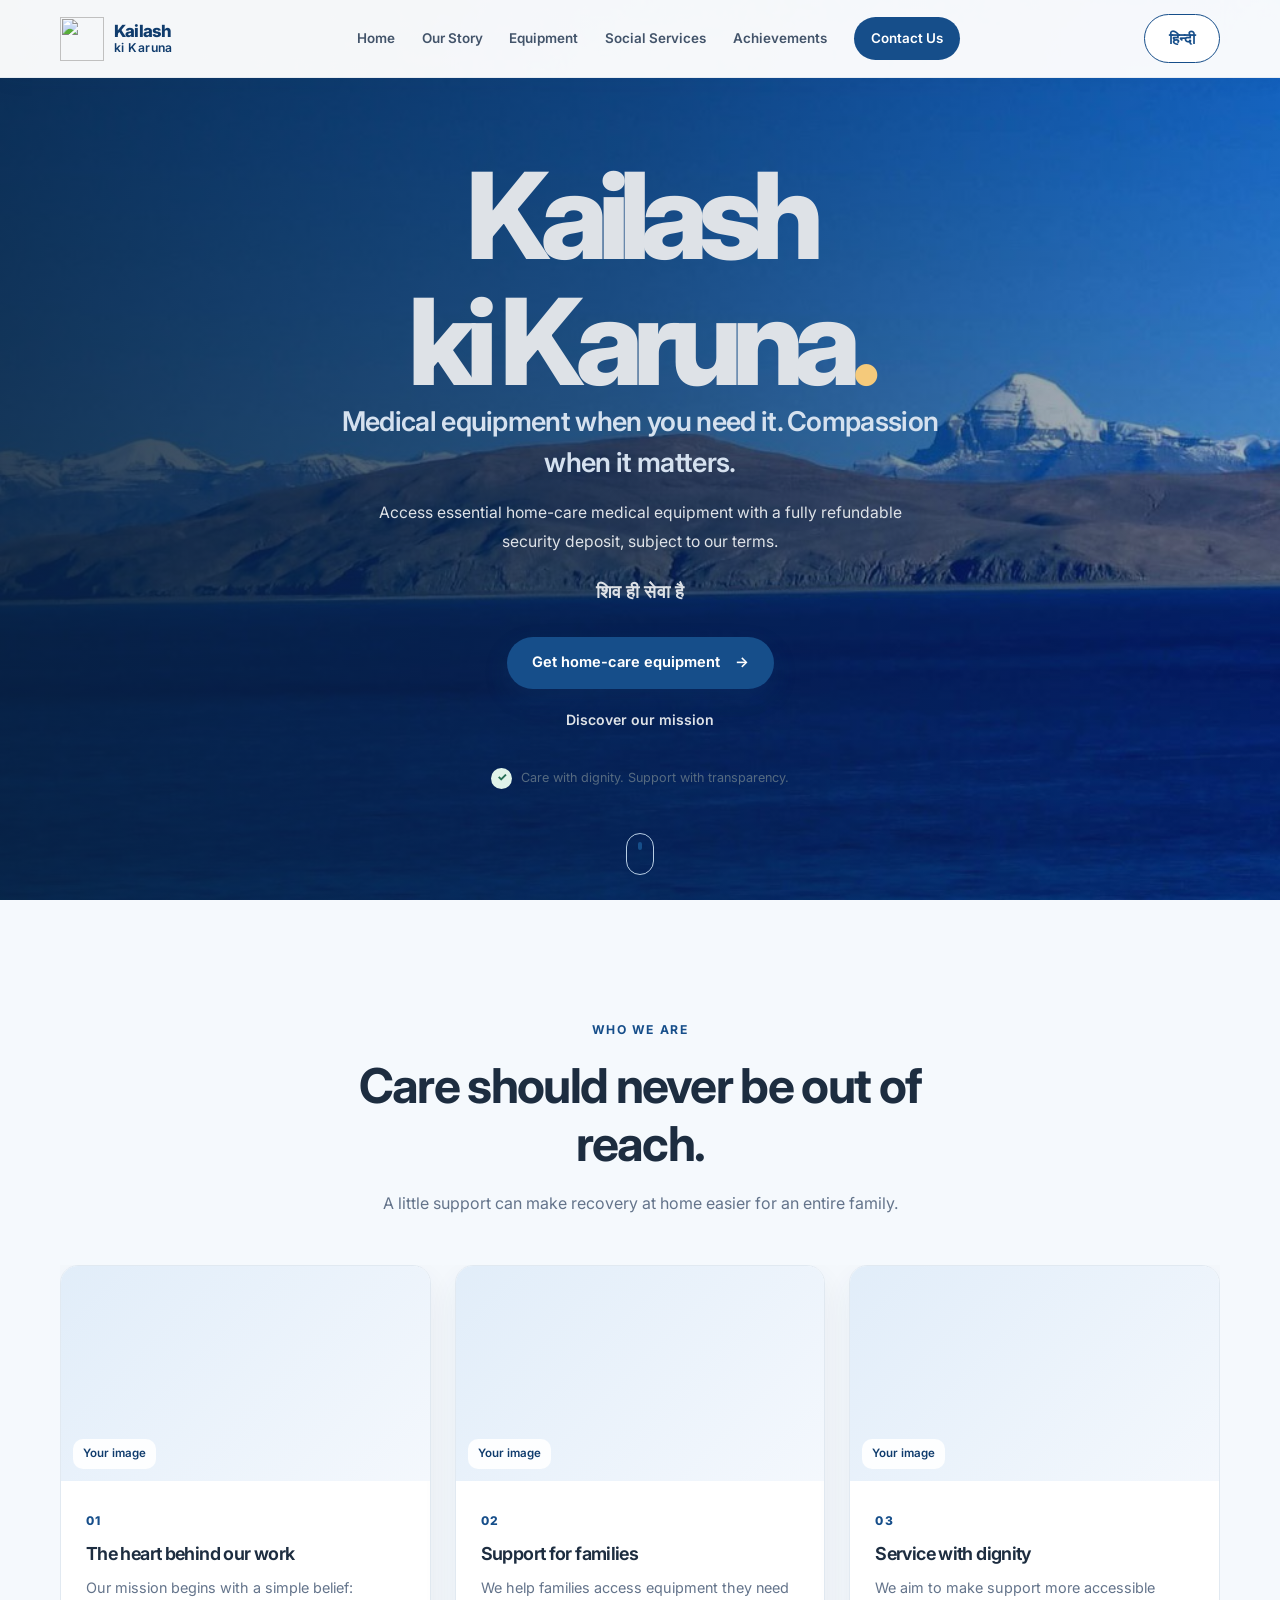
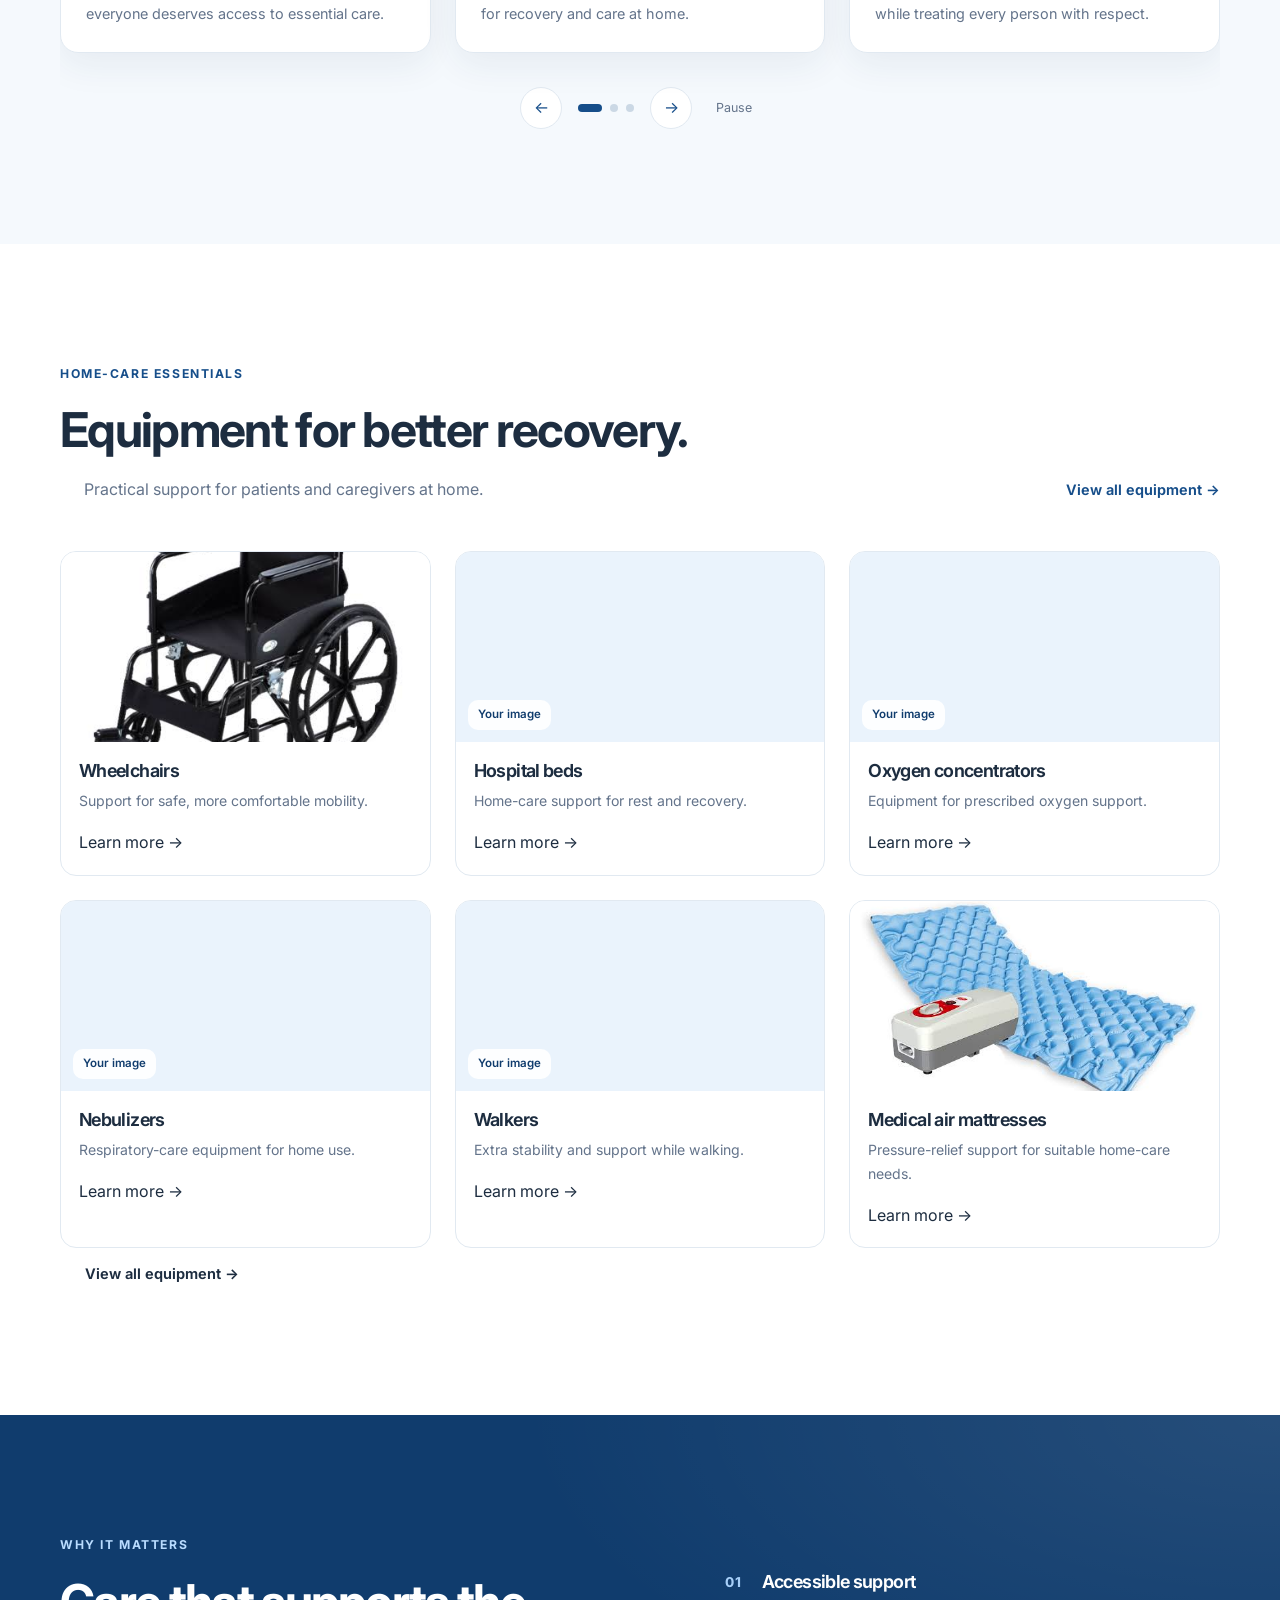
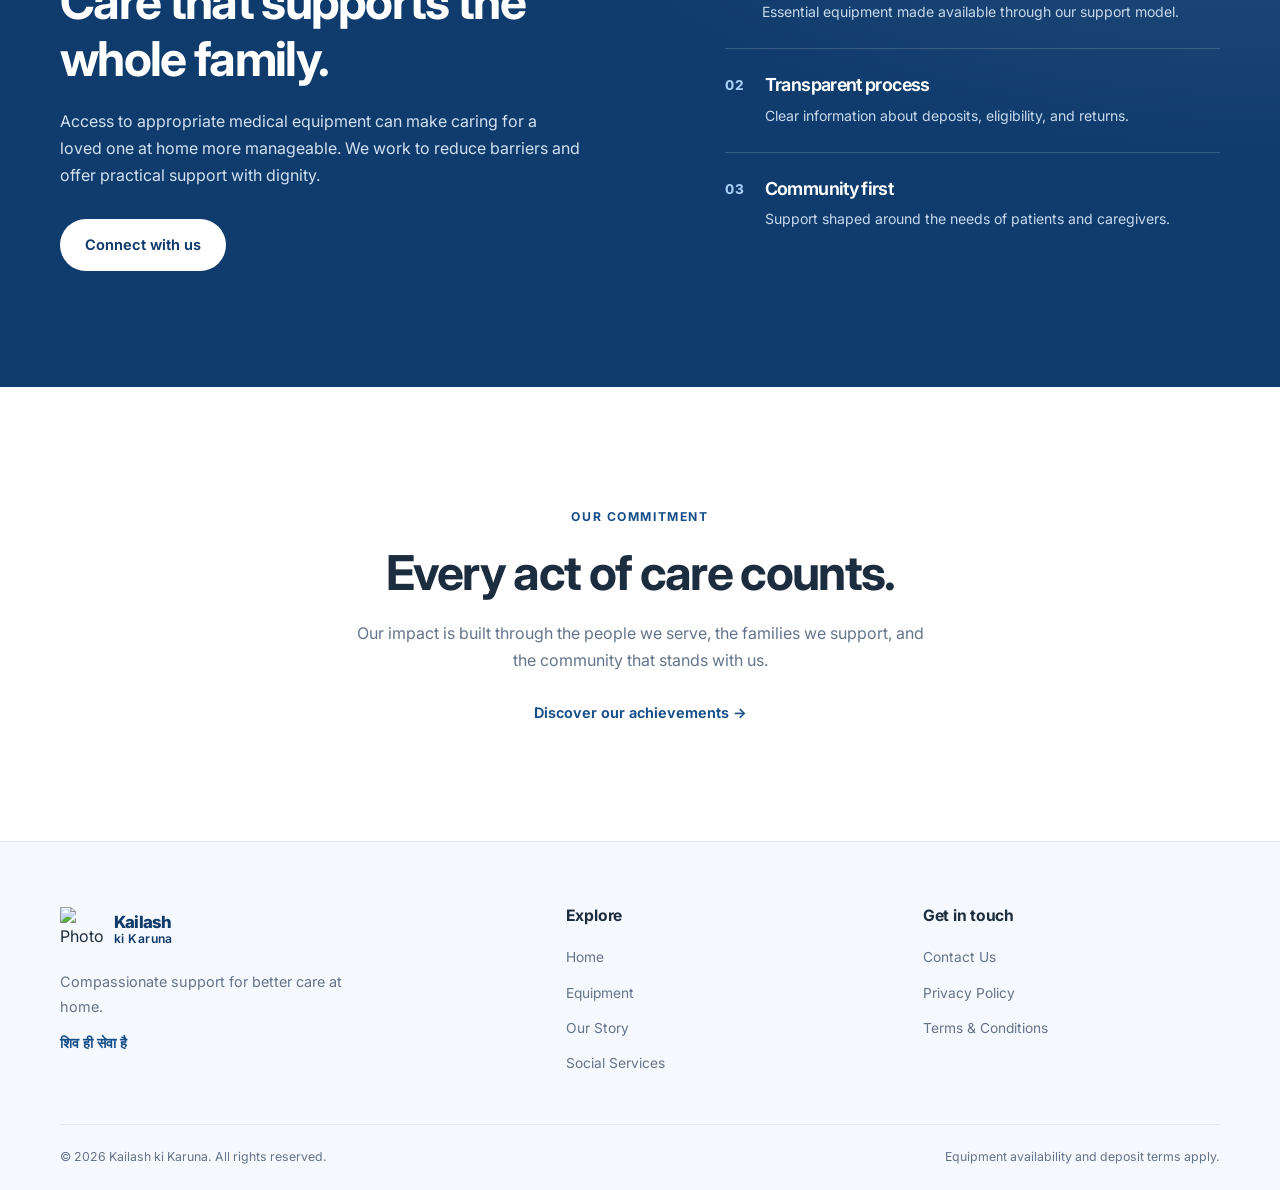
==== commit f503075e: "more links added" ====
--- a/index.html
+++ b/index.html
@@ -39,7 +39,7 @@
 
     <a
       class="brand"
-      href="#home"
+      href="index.html"
       aria-label="Kailash ki Karuna home"
       data-i18n-attr="aria-label:brandHomeLabel"
     >
@@ -63,12 +63,12 @@
       id="site-navigation"
       aria-label="Main navigation"
     >
-      <a href="#home" data-i18n="navHome">Home</a>
+      <a href="index.html" data-i18n="navHome">Home</a>
       <a href="about.html" data-i18n="navStory">Our Story</a>
-      <a href="#equipment" data-i18n="navEquipment">Equipment</a>
+      <a href="equipment.html" data-i18n="navEquipment">Equipment</a>
       <a href="#social-impact" data-i18n="navImpact">Social Services</a>
       <a href="#achievements" data-i18n="navAchievements">Achievements</a>
-      <a class="nav-contact" href="#contact" data-i18n="navContact">
+      <a class="nav-contact" href="contact.html" data-i18n="navContact">
         Contact Us
       </a>
     </nav>
@@ -475,7 +475,7 @@
             </p>
             <a
               class="button button-light"
-              href="#contact"
+              href="contact.html"
               data-i18n="impactCta"
             >
               Connect with us
@@ -568,15 +568,14 @@
 
           <div class="footer-column">
             <h2 data-i18n="footerExplore">Explore</h2>
-            <a href="#home" data-i18n="navHome">Home</a>
+            <a href="index.html" data-i18n="navHome">Home</a>
             <a href="equipment.html" data-i18n="navEquipment"
               >Home-care equipment</a
             >
-            <a href="#story" data-i18n="navStory">Our Story</a>
-            <a href="#social-impact" data-i18n="navImpact">Social Services</a>
-            <a href="achievements.html" data-i18n="navAchievements"
-              >Achievements</a
-            >
+            <a href="about.html" data-i18n="navStory">Our Story</a>
+            <a href="achivements.html" data-i18n="navImpact">Social Services</a>
+           
+            
           </div>
 
           <div class="footer-column">
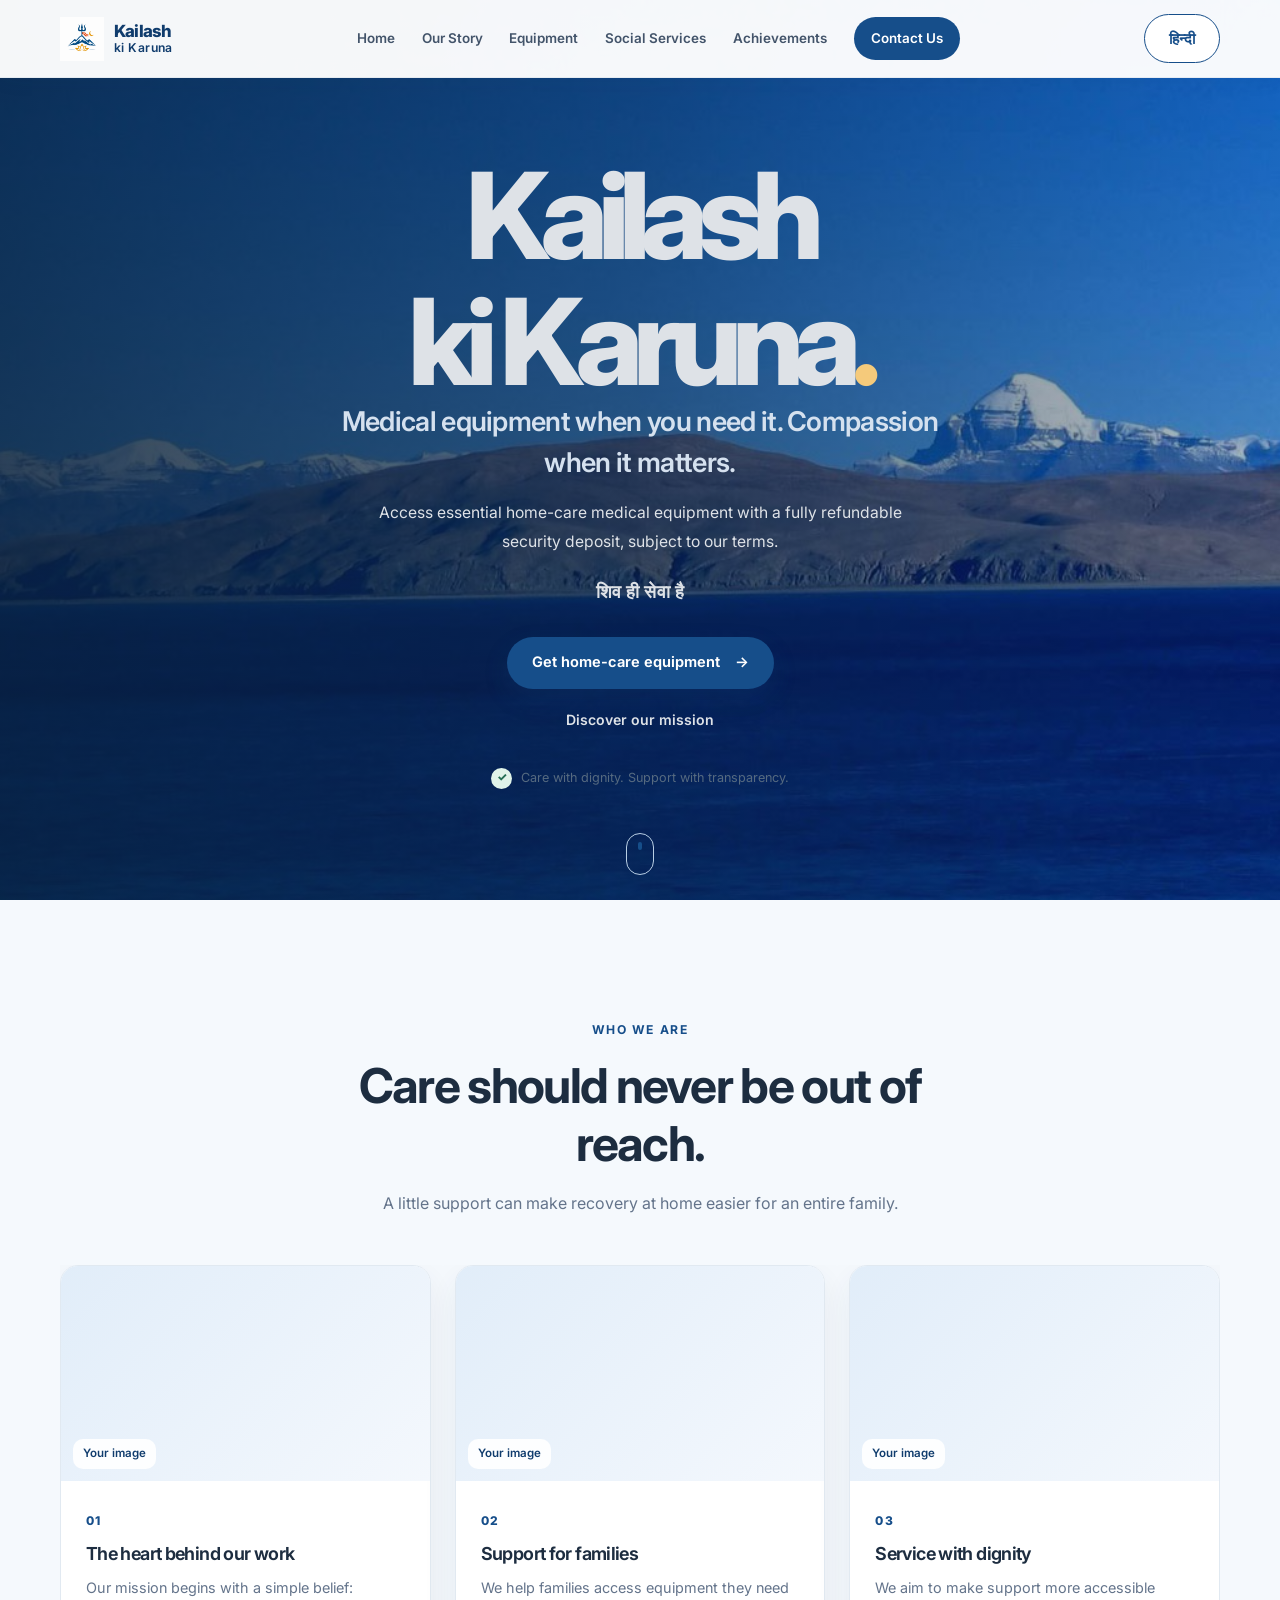
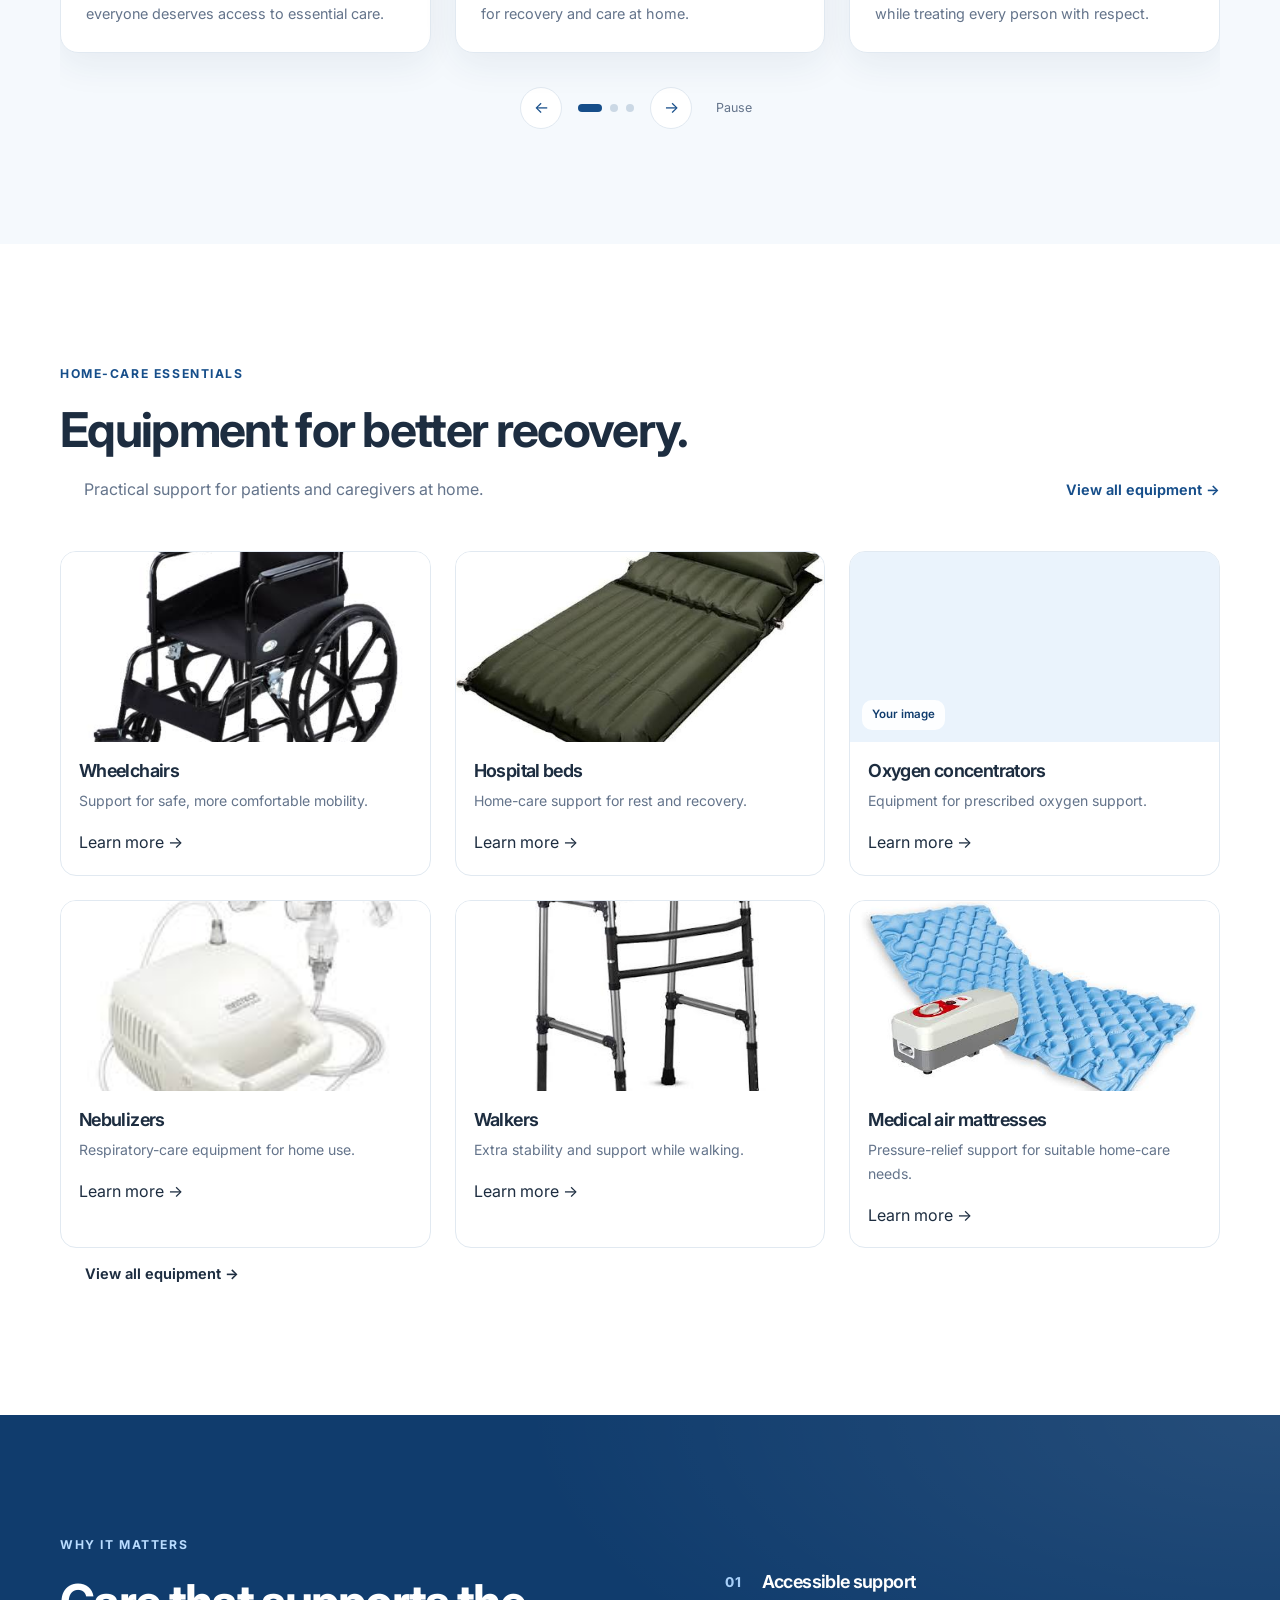
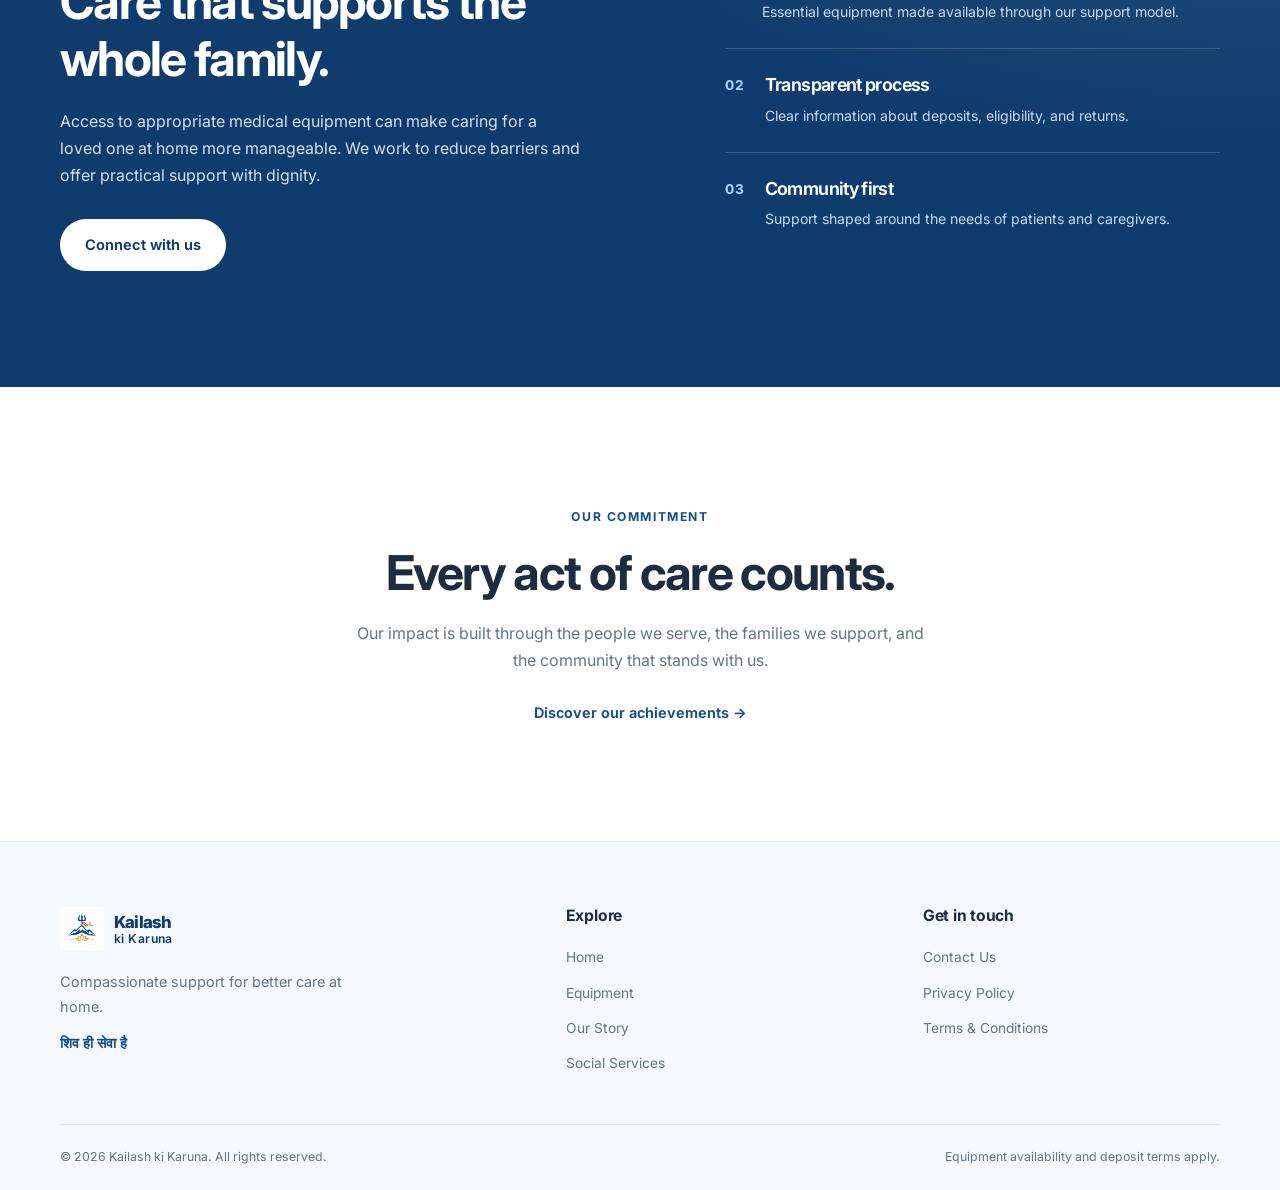
==== commit 71c1048e: "Add files via upload" ====
--- a/index.html
+++ b/index.html
@@ -67,7 +67,7 @@
       <a href="about.html" data-i18n="navStory">Our Story</a>
       <a href="equipment.html" data-i18n="navEquipment">Equipment</a>
       <a href="#social-impact" data-i18n="navImpact">Social Services</a>
-      <a href="#achievements" data-i18n="navAchievements">Achievements</a>
+      <a href="achivements.html" data-i18n="navAchievements">Achievements</a>
       <a class="nav-contact" href="contact.html" data-i18n="navContact">
         Contact Us
       </a>
@@ -529,7 +529,7 @@
           </p>
           <a
             class="text-link"
-            href="achievements.html"
+            href="achivements.html"
             data-i18n="achievementsLink"
           >
             Discover our achievements →
--- a/css/styles.css
+++ b/css/styles.css
@@ -1915,4 +1915,158 @@
 /* Avoid decorative shapes competing with the photograph */
 .hero-decoration {
   display: none;
-}+}
+
+/* Equipment reply preference */
+
+.reply-options {
+  display: flex;
+  flex-wrap: wrap;
+  gap: 12px;
+  margin-top: 10px;
+}
+
+.reply-option {
+  display: flex;
+  align-items: center;
+  gap: 9px;
+  padding: 12px 16px;
+  border: 1px solid #d9e2ec;
+  border-radius: 10px;
+  background: #fff;
+  cursor: pointer;
+  transition: border-color 0.2s ease, background 0.2s ease;
+}
+
+.reply-option:has(input:checked) {
+  border-color: #164e8a;
+  background: #eff6ff;
+}
+
+.reply-option input {
+  accent-color: #164e8a;
+  width: 17px;
+  height: 17px;
+}
+
+#email-field[hidden],
+#phone-field[hidden] {
+  display: none !important;
+}
+
+.service-tile {
+  min-width: 0;
+}
+
+@media (max-width: 600px) {
+  .reply-options {
+    flex-direction: column;
+  }
+
+  .reply-option {
+    width: 100%;
+  }
+}
+
+
+/* =========================================================
+   EQUIPMENT FORM — COMPACT REPLY PREFERENCE
+   ========================================================= */
+
+.reply-preference {
+  border: 0;
+  padding: 0;
+  margin: 0;
+  min-width: 0;
+  display: flex;
+  flex-wrap: wrap;
+  align-items: center;
+  gap: 10px 18px;
+}
+
+.reply-preference legend {
+  display: block;
+  width: 100%;
+  padding: 0;
+  margin-bottom: 10px;
+  font-size: 0.9rem;
+  font-weight: 600;
+  color: #26374a;
+}
+
+.reply-preference label {
+  display: inline-flex;
+  width: auto;
+  flex: 0 0 auto;
+  align-items: center;
+  gap: 8px;
+  padding: 8px 12px;
+  border: 1px solid #d7e0ea;
+  border-radius: 8px;
+  background: #fff;
+  color: #26374a;
+  font-size: 0.88rem;
+  line-height: 1.4;
+  cursor: pointer;
+  transition: background 0.18s ease, border-color 0.18s ease;
+}
+
+.reply-preference label:hover {
+  border-color: #164e8a;
+  background: #f5f9ff;
+}
+
+.reply-preference label:has(input:checked) {
+  border-color: #164e8a;
+  background: #eef5fd;
+  color: #164e8a;
+}
+
+.reply-preference input[type="radio"] {
+  appearance: auto;
+  -webkit-appearance: radio;
+  accent-color: #164e8a;
+  width: 15px;
+  height: 15px;
+  min-width: 15px;
+  margin: 0;
+  padding: 0;
+  box-shadow: none;
+  cursor: pointer;
+}
+
+.reply-preference input[type="radio"]:focus-visible {
+  outline: 2px solid #164e8a;
+  outline-offset: 3px;
+}
+
+#email-field[hidden],
+#phone-field[hidden] {
+  display: none !important;
+}
+
+/* Better Hindi text rendering */
+
+html[lang="hi"] body {
+  font-family: "Noto Sans Devanagari", "Nirmala UI", sans-serif;
+}
+
+html[lang="hi"] input,
+html[lang="hi"] textarea,
+html[lang="hi"] select,
+html[lang="hi"] button {
+  font-family: inherit;
+}
+
+/* Form layout on mobile */
+
+@media (max-width: 600px) {
+  .reply-preference {
+    gap: 8px;
+  }
+
+  .reply-preference label {
+    padding: 8px 10px;
+    font-size: 0.84rem;
+  }
+}
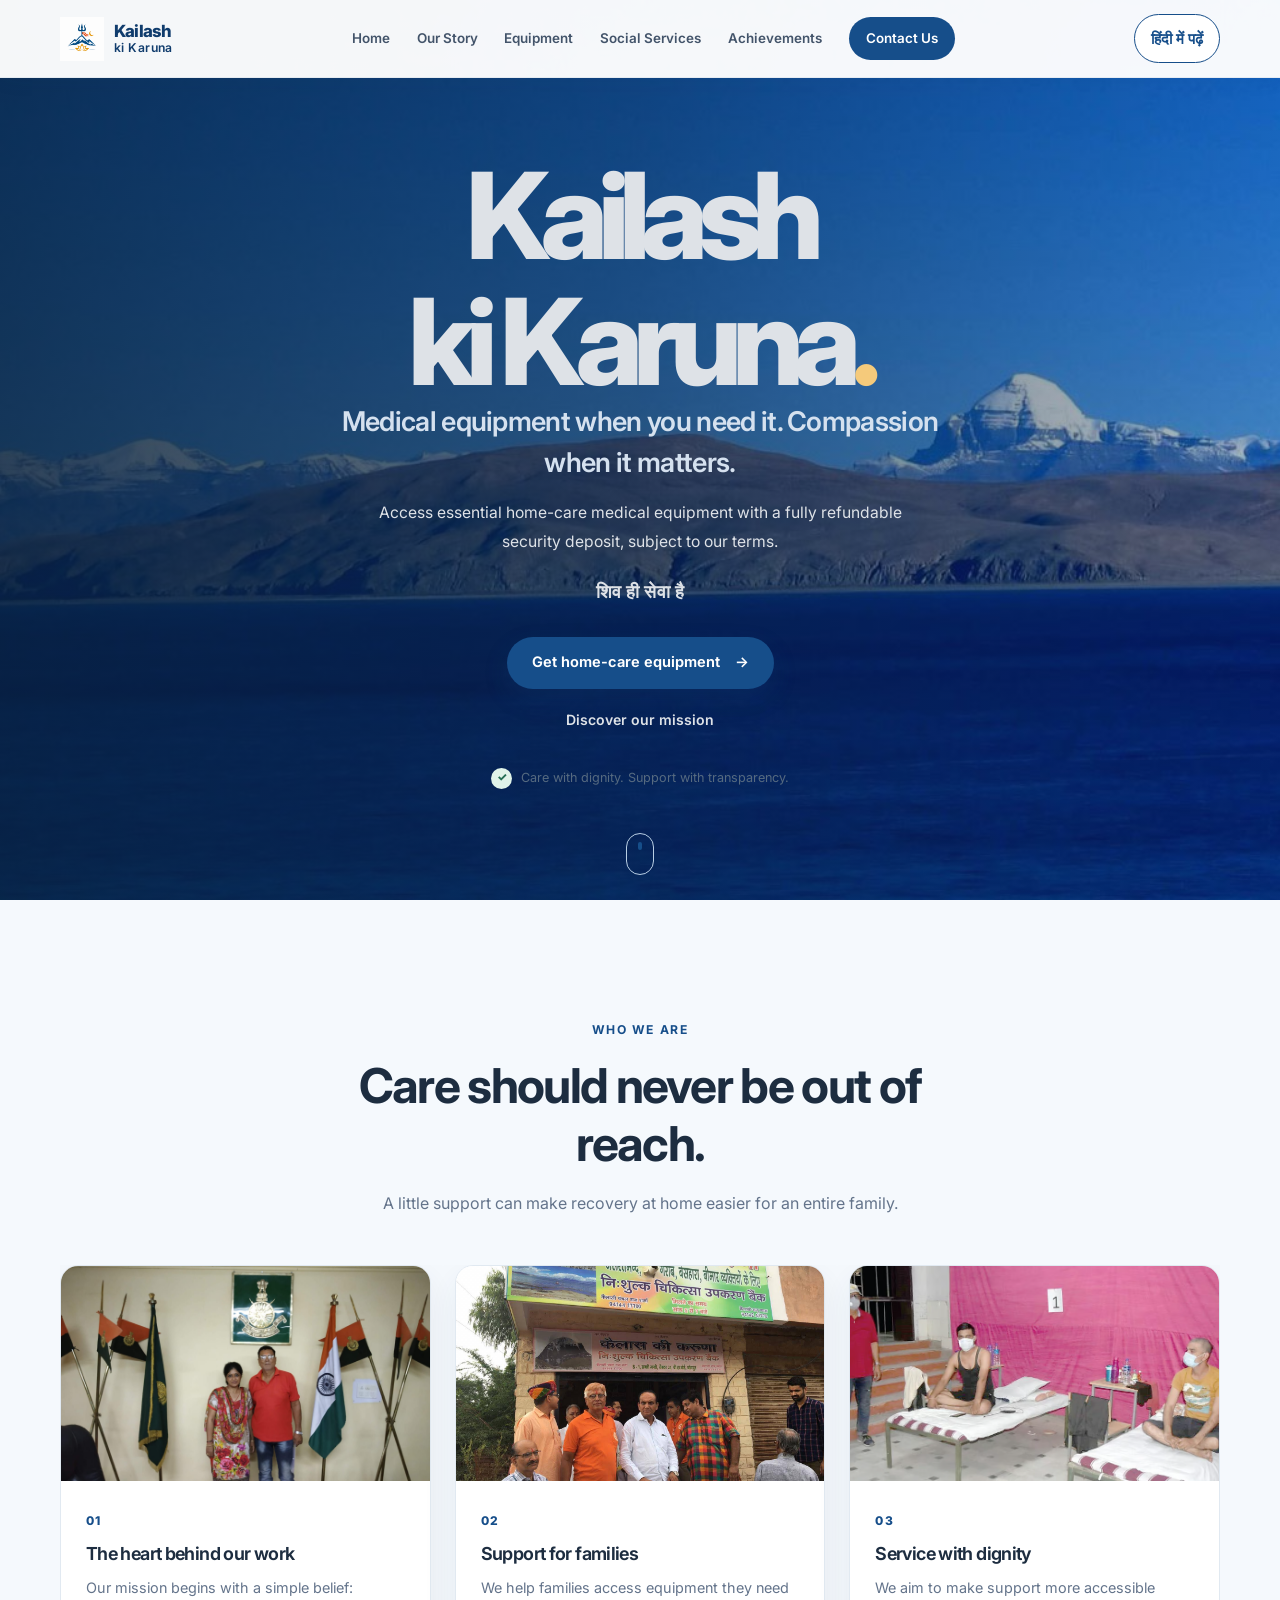
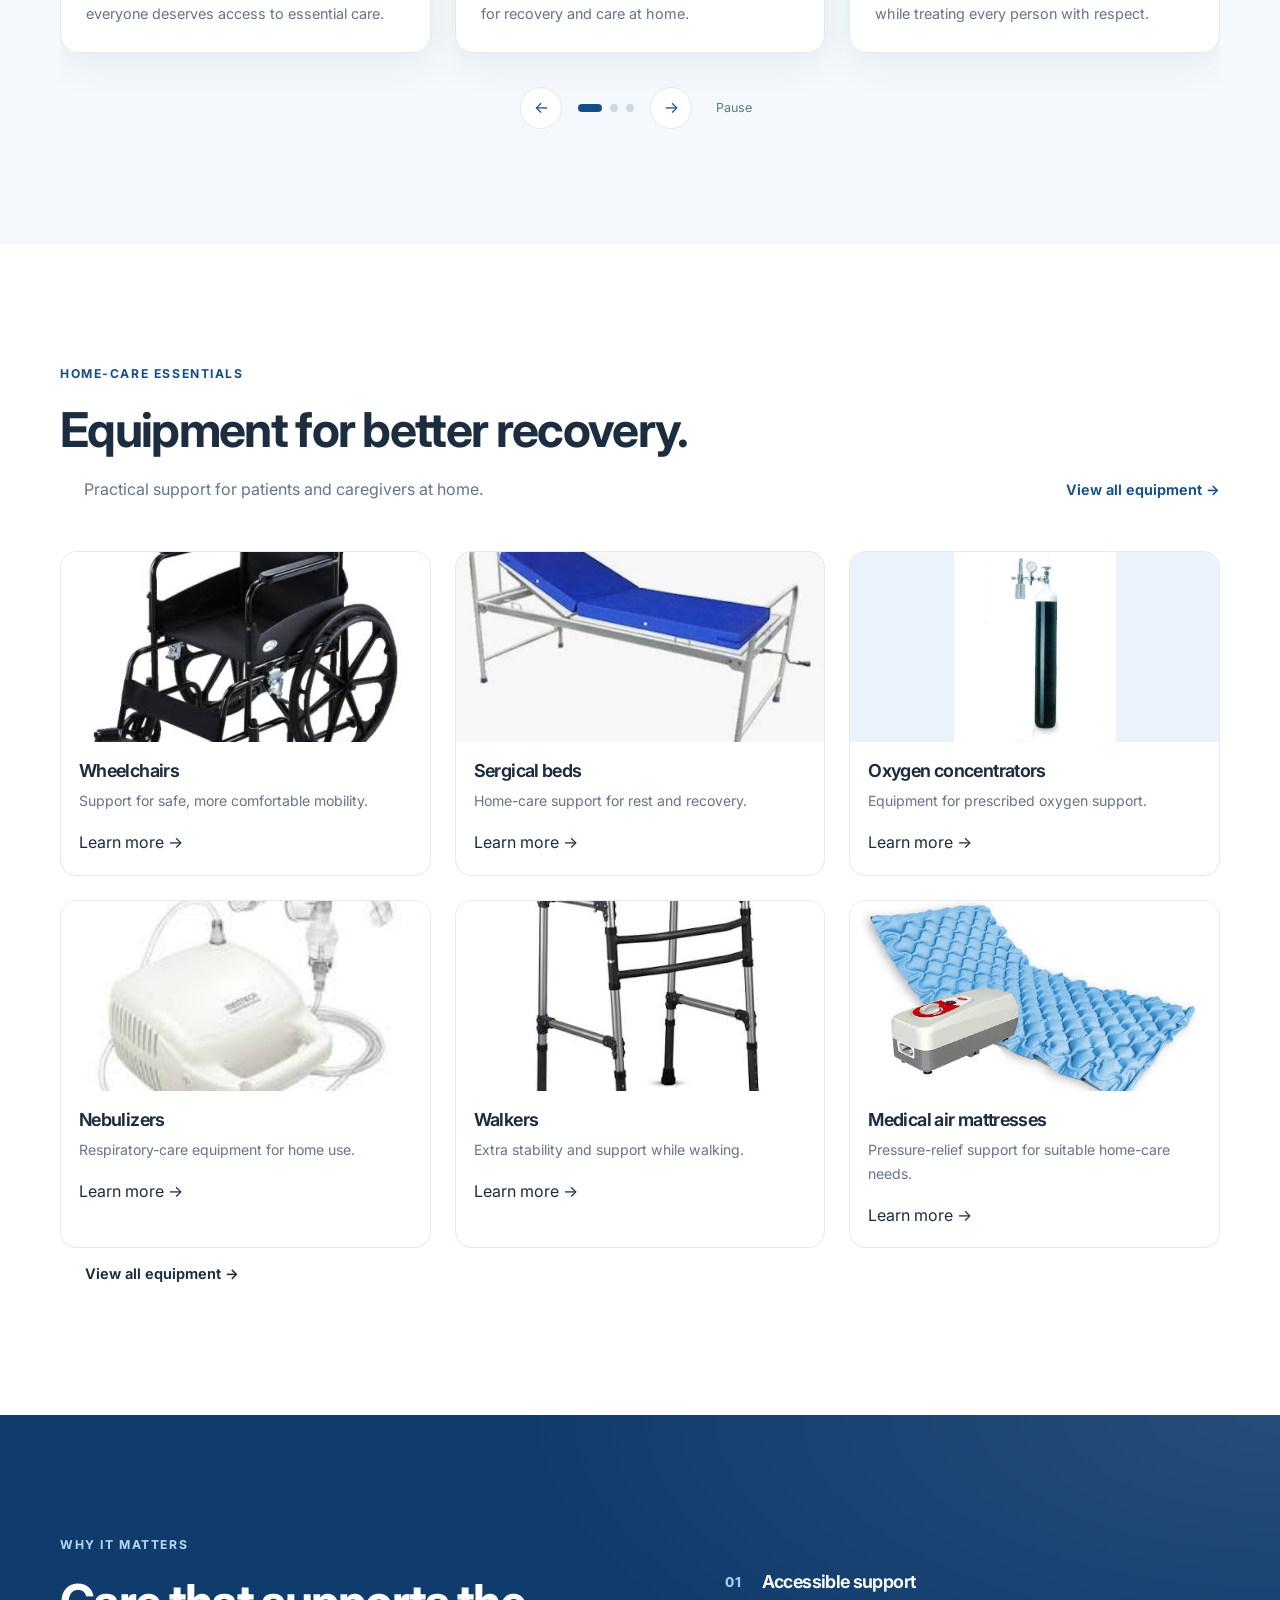
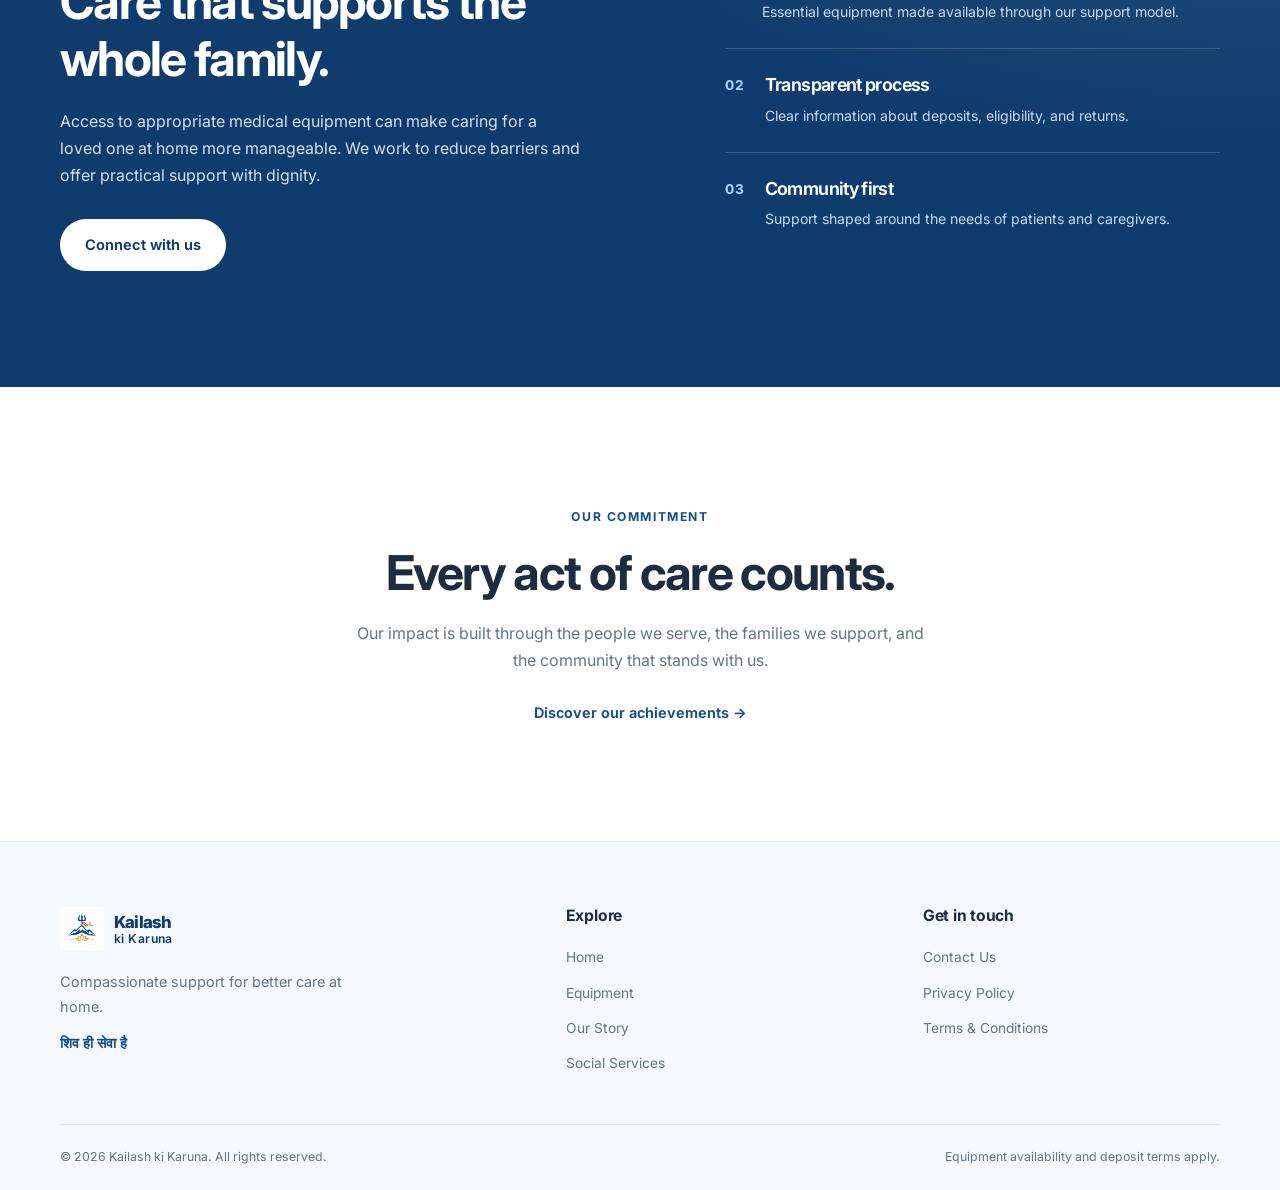
==== commit ba206778: "Add files via upload" ====
--- a/index.html
+++ b/index.html
@@ -176,7 +176,7 @@
               <article class="story-card">
                 <div class="story-image-wrap">
                   <img
-                    src="images/our-story-1.jpg"
+                    src="images/f1.jpeg"
                     alt="Add a photograph representing your organization's mission"
                     loading="lazy"
                     onerror="this.parentElement.classList.add('image-missing')"
@@ -197,7 +197,7 @@
               <article class="story-card">
                 <div class="story-image-wrap">
                   <img
-                    src="images/our-story-2.jpg"
+                    src="images/WhatsApp Image 2026-10-28 at 11.47.30 PM.jpeg"
                     alt="Add a photograph of your team helping a family"
                     loading="lazy"
                     onerror="this.parentElement.classList.add('image-missing')"
@@ -218,7 +218,7 @@
               <article class="story-card">
                 <div class="story-image-wrap">
                   <img
-                    src="images/our-story-3.jpg"
+                    src="images/TNIE_import_2021_5_9_original_FROM_PADHAI.avif"
                     alt="Add a photograph of your community service"
                     loading="lazy"
                     onerror="this.parentElement.classList.add('image-missing')"
@@ -298,7 +298,7 @@
             <article class="equipment-card">
               <a
                 class="equipment-image-link"
-                href="equipment.html#wheelchair"
+                href="equipment.html"
                 aria-label="Learn about wheelchairs"
               >
                 <img
@@ -314,7 +314,7 @@
                 <p data-i18n="wheelchairText">
                   Support for safe, more comfortable mobility.
                 </p>
-                <a class="card-link" href="equipment.html#wheelchair">
+                <a class="card-link" href="equipment.html">
                   <span data-i18n="learnMore">Learn more</span> <span>→</span>
                 </a>
               </div>
@@ -323,11 +323,11 @@
             <article class="equipment-card">
               <a
                 class="equipment-image-link"
-                href="equipment.html#hospital-bed"
+                href="equipment.html"
                 aria-label="Learn about hospital beds"
               >
                 <img
-                  src="images/water-bed.jpg"
+                  src="images/surgical-bed.jpg"
                   alt="Water bed"
                   loading="lazy"
                   onerror="this.parentElement.classList.add('image-missing')"
@@ -335,11 +335,11 @@
                 <span class="image-placeholder-label" data-i18n="imagePlaceholder">Your image</span>
               </a>
               <div class="equipment-card-body">
-                <h3 data-i18n="bedTitle">Hospital beds</h3>
+                <h3 data-i18n="bedTitle">Surgical beds</h3>
                 <p data-i18n="bedText">
                   Home-care support for rest and recovery.
                 </p>
-                <a class="card-link" href="equipment.html#hospital-bed">
+                <a class="card-link" href="equipment.html">
                   <span data-i18n="learnMore">Learn more</span> <span>→</span>
                 </a>
               </div>
@@ -348,19 +348,19 @@
             <article class="equipment-card">
               <a
                 class="equipment-image-link"
-                href="equipment.html#oxygen-concentrator"
+                href="equipment.html"
                 aria-label="Learn about oxygen concentrators"
               >
                 <img
-                  src="images/oxygen-concentrator.jpg"
-                  alt="Oxygen concentrator"
+                  src="images/o2cylinder.jpeg"
+                  alt="Oxygen cylinder"
                   loading="lazy"
                   onerror="this.parentElement.classList.add('image-missing')"
-                />
+                 style="object-fit: contain;"/>
                 <span class="image-placeholder-label" data-i18n="imagePlaceholder">Your image</span>
               </a>
               <div class="equipment-card-body">
-                <h3 data-i18n="oxygenTitle">Oxygen concentrators</h3>
+                <h3 data-i18n="oxygenTitle">Oxygen cylinder</h3>
                 <p data-i18n="oxygenText">
                   Equipment for prescribed oxygen support.
                 </p>
--- a/css/styles.css
+++ b/css/styles.css
@@ -329,6 +329,8 @@
     transition: none;
   }
 }
+
+
 
 /* =========================================================
    Hero
@@ -1535,8 +1537,8 @@
   display: inline-block;
   padding: 5px 10px;
   border-radius: var(--radius-pill);
-  background: #f0f4f8;
-  color: #607185;
+  background: var(--color-primary);
+  color: white;
   font-size: 0.72rem;
   font-weight: 600;
 }
@@ -2070,3 +2072,343 @@
     font-size: 0.84rem;
   }
 }
+
+/* =========================================================
+   SERVICES PAGE
+   ========================================================= */
+
+.services-hero {
+  padding: 76px 0 64px;
+  background: linear-gradient(120deg, #edf5fc, #f8fbff);
+}
+
+.services-hero h1 {
+  max-width: 760px;
+  margin: 12px 0;
+  color: #163f6b;
+  font-size: clamp(2.2rem, 5vw, 3.5rem);
+  line-height: 1.12;
+}
+
+.services-hero p {
+  max-width: 680px;
+  color: #526477;
+  font-size: 1.08rem;
+  line-height: 1.8;
+}
+
+.services-form-section {
+  padding: 70px 0 90px;
+}
+
+.services-layout {
+  display: grid;
+  grid-template-columns: minmax(0, 0.8fr) minmax(0, 1.2fr);
+  gap: 54px;
+  align-items: start;
+}
+
+.services-information h2 {
+  margin: 10px 0 28px;
+  color: #173f69;
+  font-size: 2rem;
+}
+
+.service-list {
+  display: grid;
+  gap: 14px;
+}
+
+.service-list-item {
+  display: flex;
+  align-items: flex-start;
+  gap: 16px;
+  padding: 18px;
+  background: #f5f8fc;
+  border: 1px solid #e4ebf2;
+  border-radius: 14px;
+}
+
+.service-list-icon {
+  display: grid;
+  flex: 0 0 44px;
+  width: 44px;
+  height: 44px;
+  place-items: center;
+  color: #164e8a;
+  background: #e4effb;
+  border-radius: 12px;
+  font-size: 22px;
+}
+
+.service-list-item h3 {
+  margin: 2px 0 5px;
+  color: #183e65;
+  font-size: 1.05rem;
+}
+
+.service-list-item p {
+  margin: 0;
+  color: #64748b;
+  font-size: 0.9rem;
+  line-height: 1.6;
+}
+
+.service-request-card {
+  padding: 32px;
+  background: #fff;
+  border: 1px solid #e3eaf1;
+  border-radius: 20px;
+  box-shadow: 0 12px 40px rgba(22, 62, 101, 0.08);
+}
+
+.service-card-heading {
+  margin-bottom: 28px;
+}
+
+.service-card-heading h2 {
+  margin: 8px 0;
+  color: #173f69;
+  font-size: 1.8rem;
+}
+
+.service-card-heading p {
+  margin: 0;
+  color: #64748b;
+  line-height: 1.7;
+}
+
+#service-form {
+  display: grid;
+  gap: 20px;
+}
+
+#service-form .form-field {
+  display: grid;
+  gap: 8px;
+  min-width: 0;
+}
+
+#service-form label {
+  color: #263d55;
+  font-size: 0.94rem;
+  font-weight: 650;
+}
+
+#service-form input:not([type="checkbox"]),
+#service-form select,
+#service-form textarea {
+  box-sizing: border-box;
+  width: 100%;
+  min-height: 48px;
+  padding: 12px 14px;
+  color: #24384d;
+  background: #fff;
+  border: 1px solid #cbd5e1;
+  border-radius: 9px;
+  font: inherit;
+  font-size: 16px;
+}
+
+#service-form textarea {
+  min-height: 90px;
+  resize: vertical;
+}
+
+#service-form input:focus,
+#service-form select:focus,
+#service-form textarea:focus {
+  outline: 3px solid rgba(22, 78, 138, 0.15);
+  border-color: #164e8a;
+}
+
+#service-form [hidden] {
+  display: none !important;
+}
+
+#service-form .form-grid {
+  display: grid;
+  grid-template-columns: 1fr 1fr;
+  gap: 18px;
+}
+
+.location-actions {
+  display: flex;
+  flex-wrap: wrap;
+  gap: 10px;
+}
+
+.location-button {
+  min-height: 48px;
+  justify-content: center;
+  gap: 8px;
+}
+
+.location-status {
+  margin: 0;
+  color: #64748b;
+  font-size: 0.88rem;
+  line-height: 1.6;
+}
+
+.location-result {
+  display: flex;
+  gap: 12px;
+  padding: 14px;
+  background: #effaf3;
+  border: 1px solid #ccebd5;
+  border-radius: 10px;
+}
+
+.location-result-icon {
+  color: #168044;
+  font-size: 20px;
+  font-weight: 800;
+}
+
+.location-result > div {
+  display: grid;
+  gap: 5px;
+  min-width: 0;
+}
+
+.location-result strong {
+  color: #17643a;
+}
+
+.location-result span,
+.location-result a {
+  overflow-wrap: anywhere;
+  font-size: 0.88rem;
+}
+
+.location-result a {
+  color: #164e8a;
+  font-weight: 650;
+}
+
+.service-terms {
+  padding: 20px;
+  background: #f5f8fc;
+  border: 1px solid #dce6f0;
+  border-radius: 12px;
+}
+
+.service-terms h3 {
+  margin: 0 0 12px;
+  color: #173f69;
+  font-size: 1.05rem;
+}
+
+.service-term-panel p {
+  margin: 0 0 16px;
+  color: #526477;
+  font-size: 0.92rem;
+  line-height: 1.75;
+}
+
+.service-terms-accept {
+  display: flex;
+  align-items: flex-start;
+  gap: 11px;
+  padding-top: 14px;
+  border-top: 1px solid #dce6f0;
+  line-height: 1.6;
+  cursor: pointer;
+}
+
+.service-terms-accept input {
+  flex: 0 0 19px;
+  width: 19px;
+  height: 19px;
+  margin: 2px 0 0;
+  accent-color: #164e8a;
+}
+
+.service-submit {
+  width: 100%;
+  min-height: 52px;
+  justify-content: center;
+  gap: 10px;
+  font-size: 1rem;
+}
+
+.service-submit:disabled {
+  cursor: not-allowed;
+  opacity: 0.5;
+}
+
+.service-status-message {
+  min-height: 20px;
+  margin: 0;
+  font-size: 0.92rem;
+  line-height: 1.6;
+}
+
+.service-status-message.error {
+  color: #b42318;
+}
+
+.service-status-message.success {
+  padding: 12px 14px;
+  color: #17643a;
+  background: #effaf3;
+  border: 1px solid #ccebd5;
+  border-radius: 9px;
+}
+
+.service-privacy-note {
+  margin: 0;
+  color: #718096;
+  font-size: 0.82rem;
+  line-height: 1.65;
+}
+
+@media (max-width: 900px) {
+  .services-layout {
+    grid-template-columns: 1fr;
+    gap: 36px;
+  }
+
+  .services-information {
+    max-width: 680px;
+  }
+
+  .service-list {
+    grid-template-columns: 1fr 1fr;
+  }
+}
+
+@media (max-width: 560px) {
+  .services-hero {
+    padding: 54px 0 44px;
+  }
+
+  .services-form-section {
+    padding: 42px 0 60px;
+  }
+
+  .service-request-card {
+    padding: 21px 17px;
+    border-radius: 14px;
+  }
+
+  #service-form .form-grid {
+    grid-template-columns: 1fr;
+  }
+
+  .service-list {
+    grid-template-columns: 1fr;
+  }
+
+  .service-card-heading h2 {
+    font-size: 1.55rem;
+  }
+}
+.service-link {
+  display: inline-block;
+  text-decoration: none;
+  cursor: pointer;
+  text-align: center;
+  margin-top: 12px;
+}
